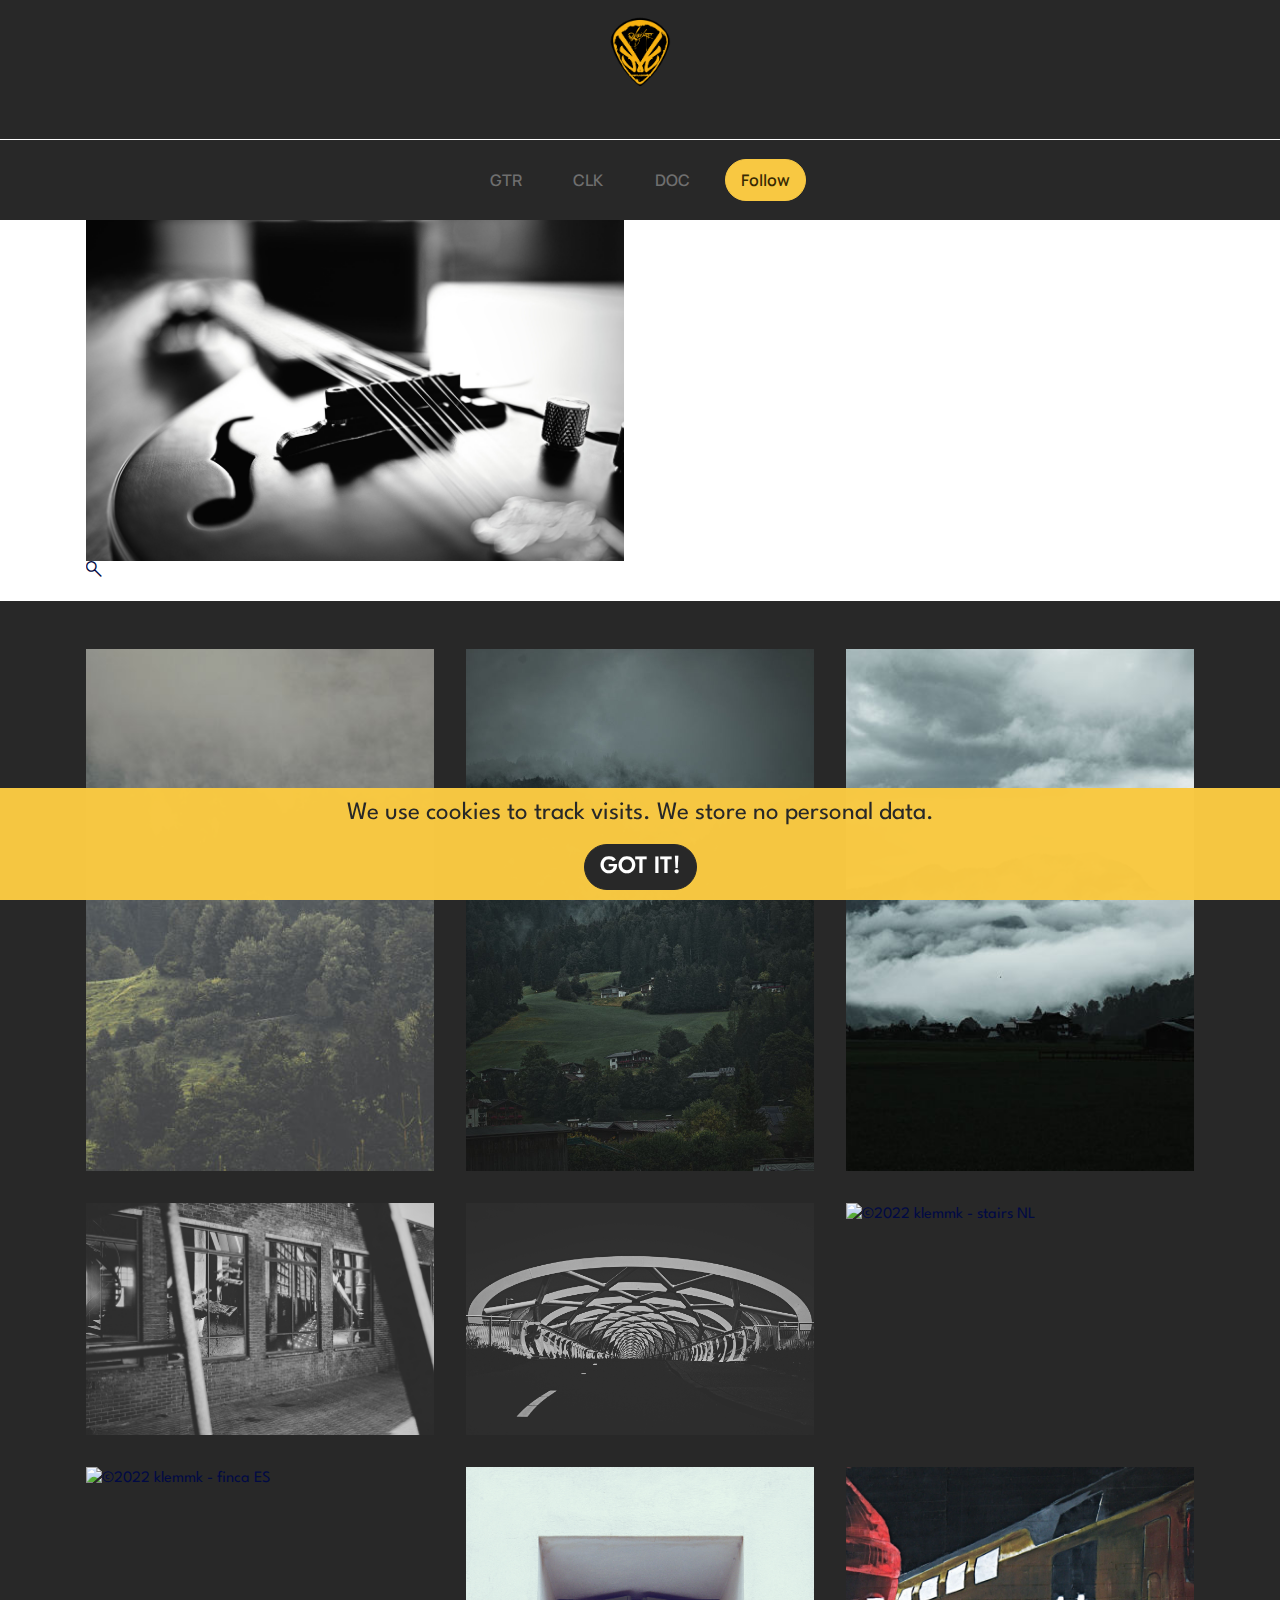
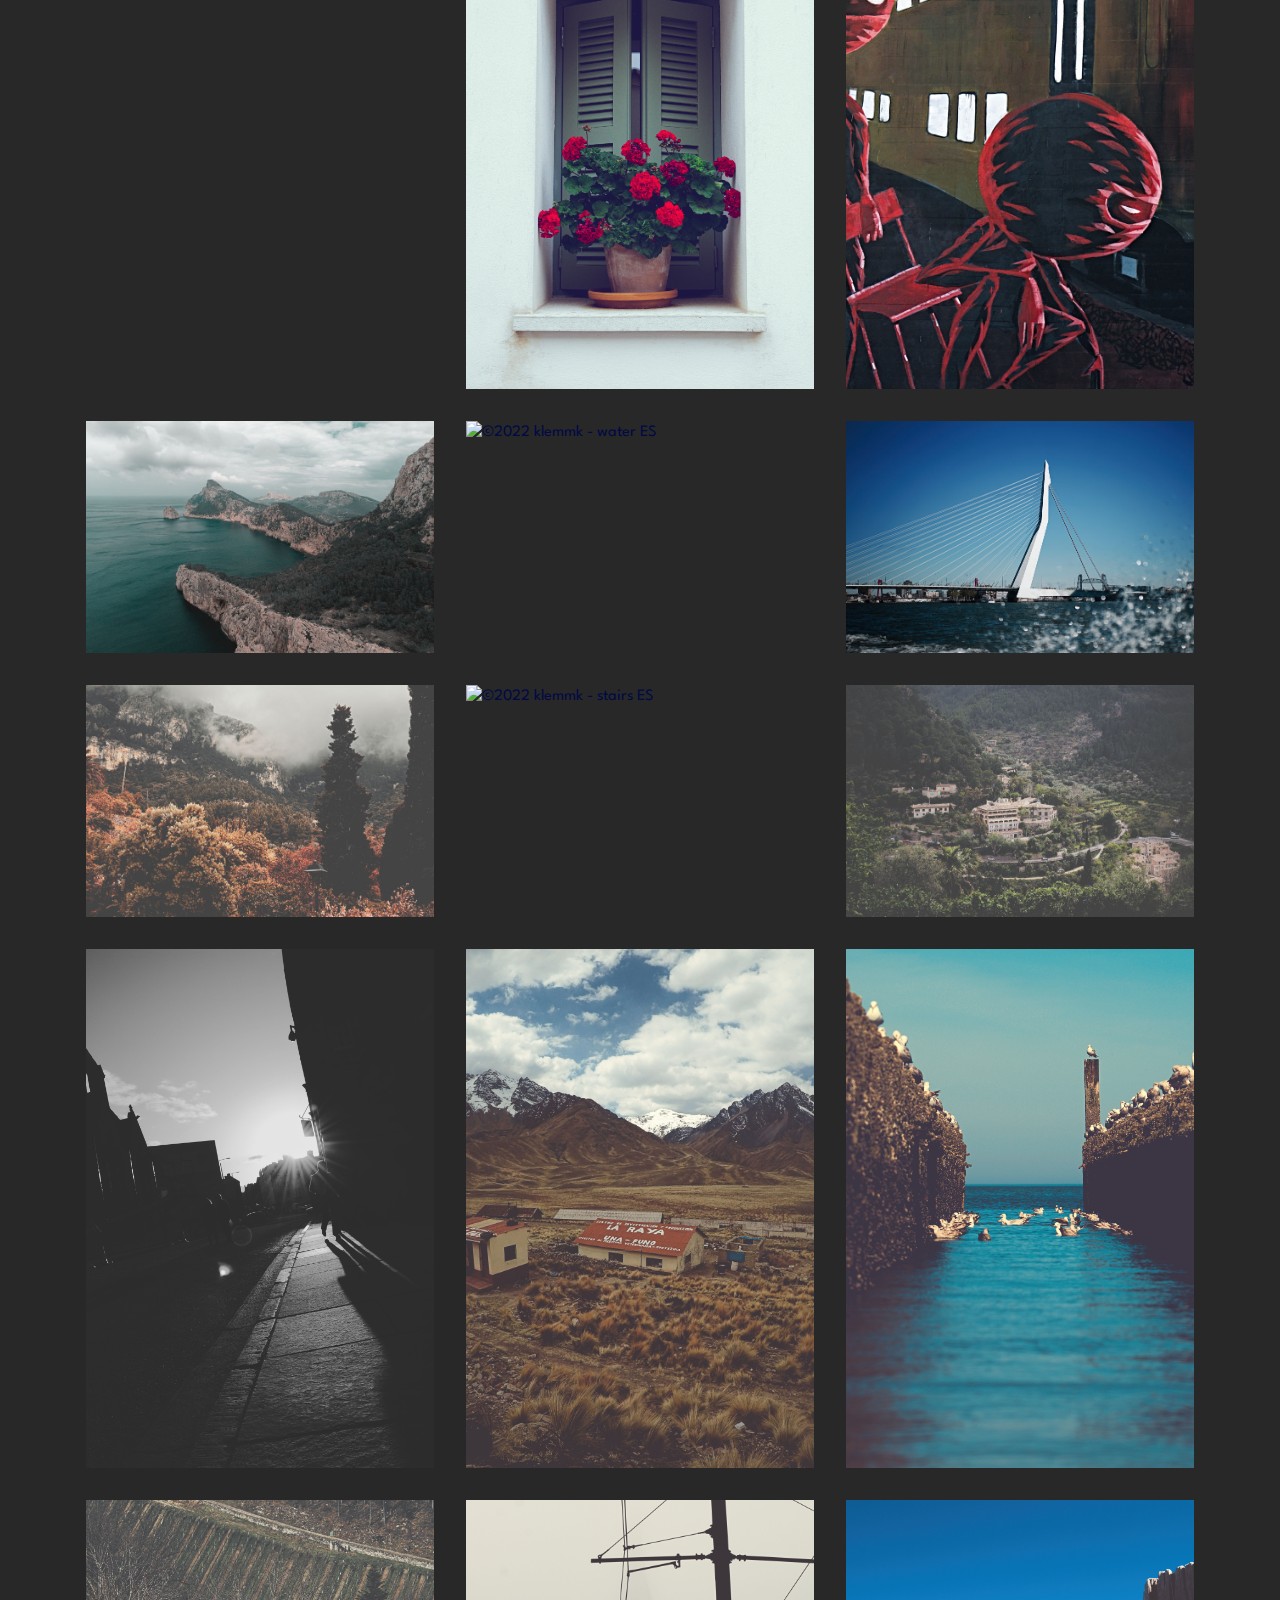
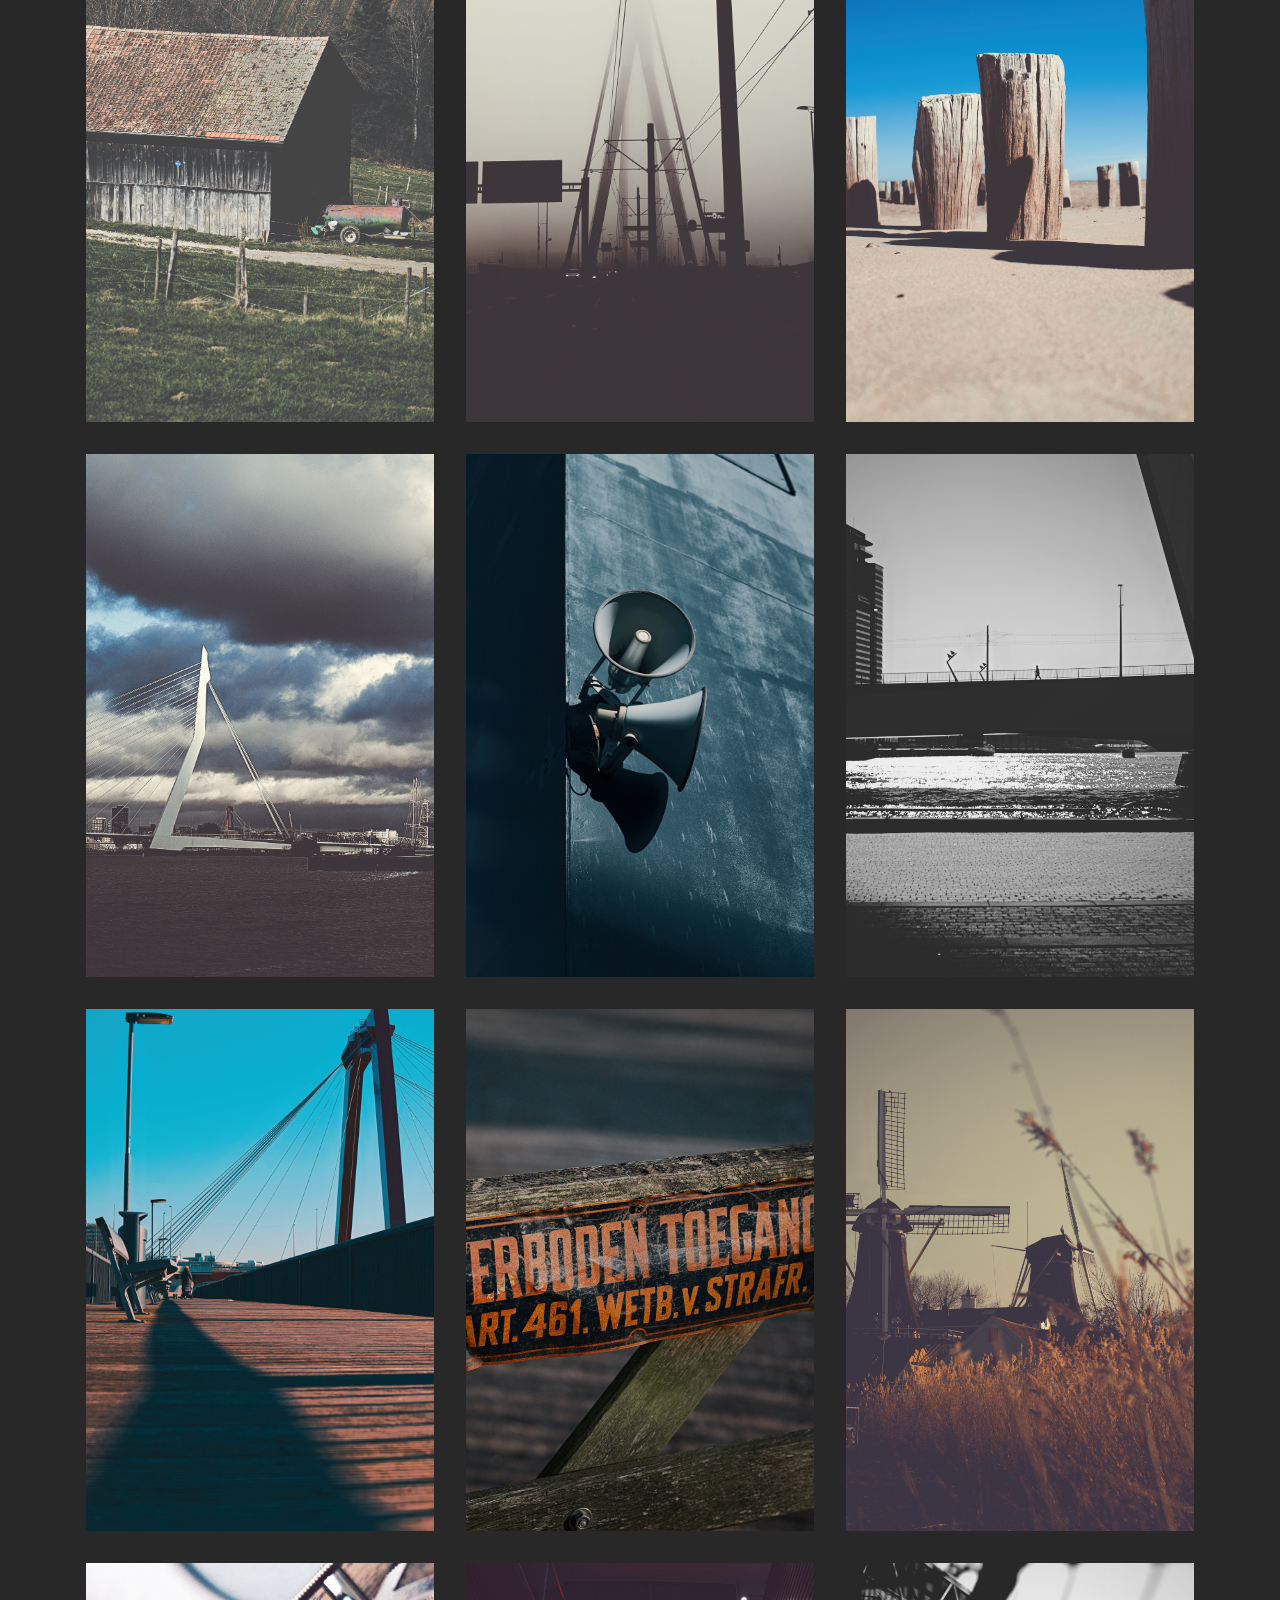
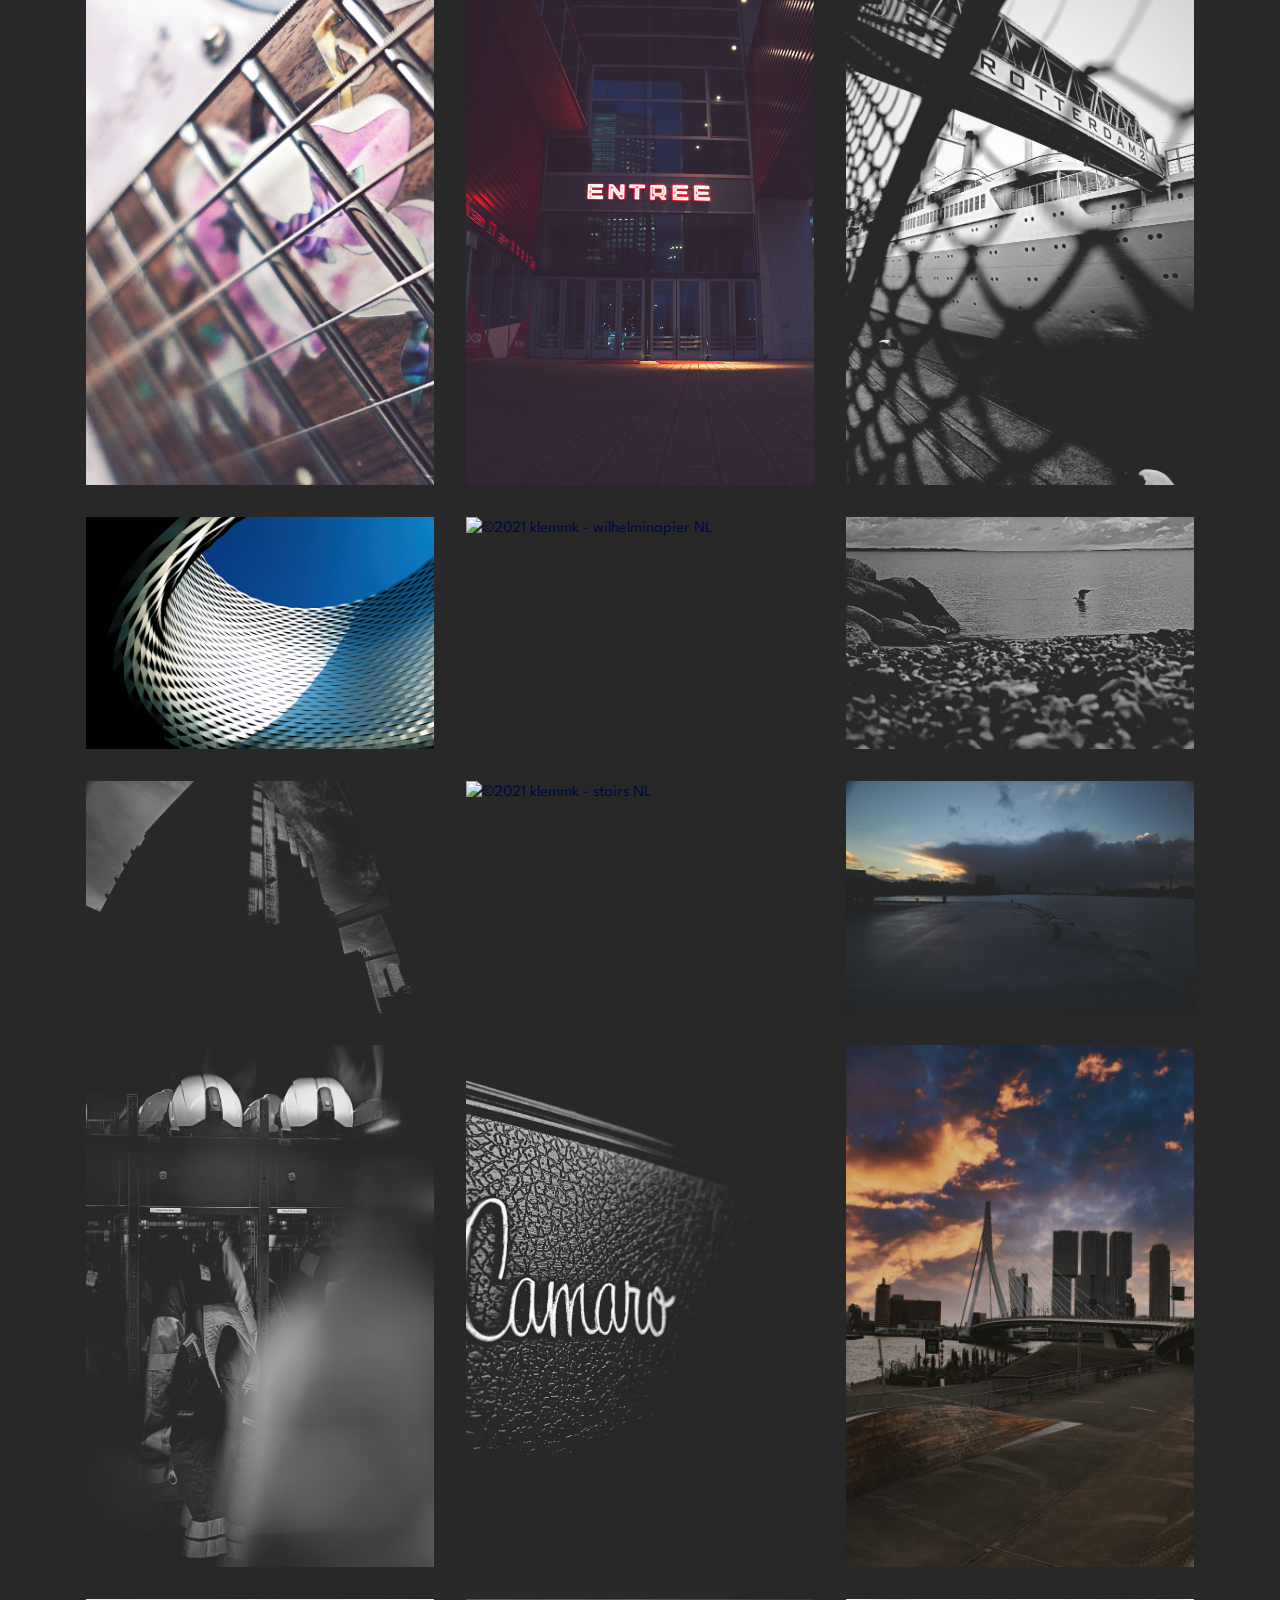
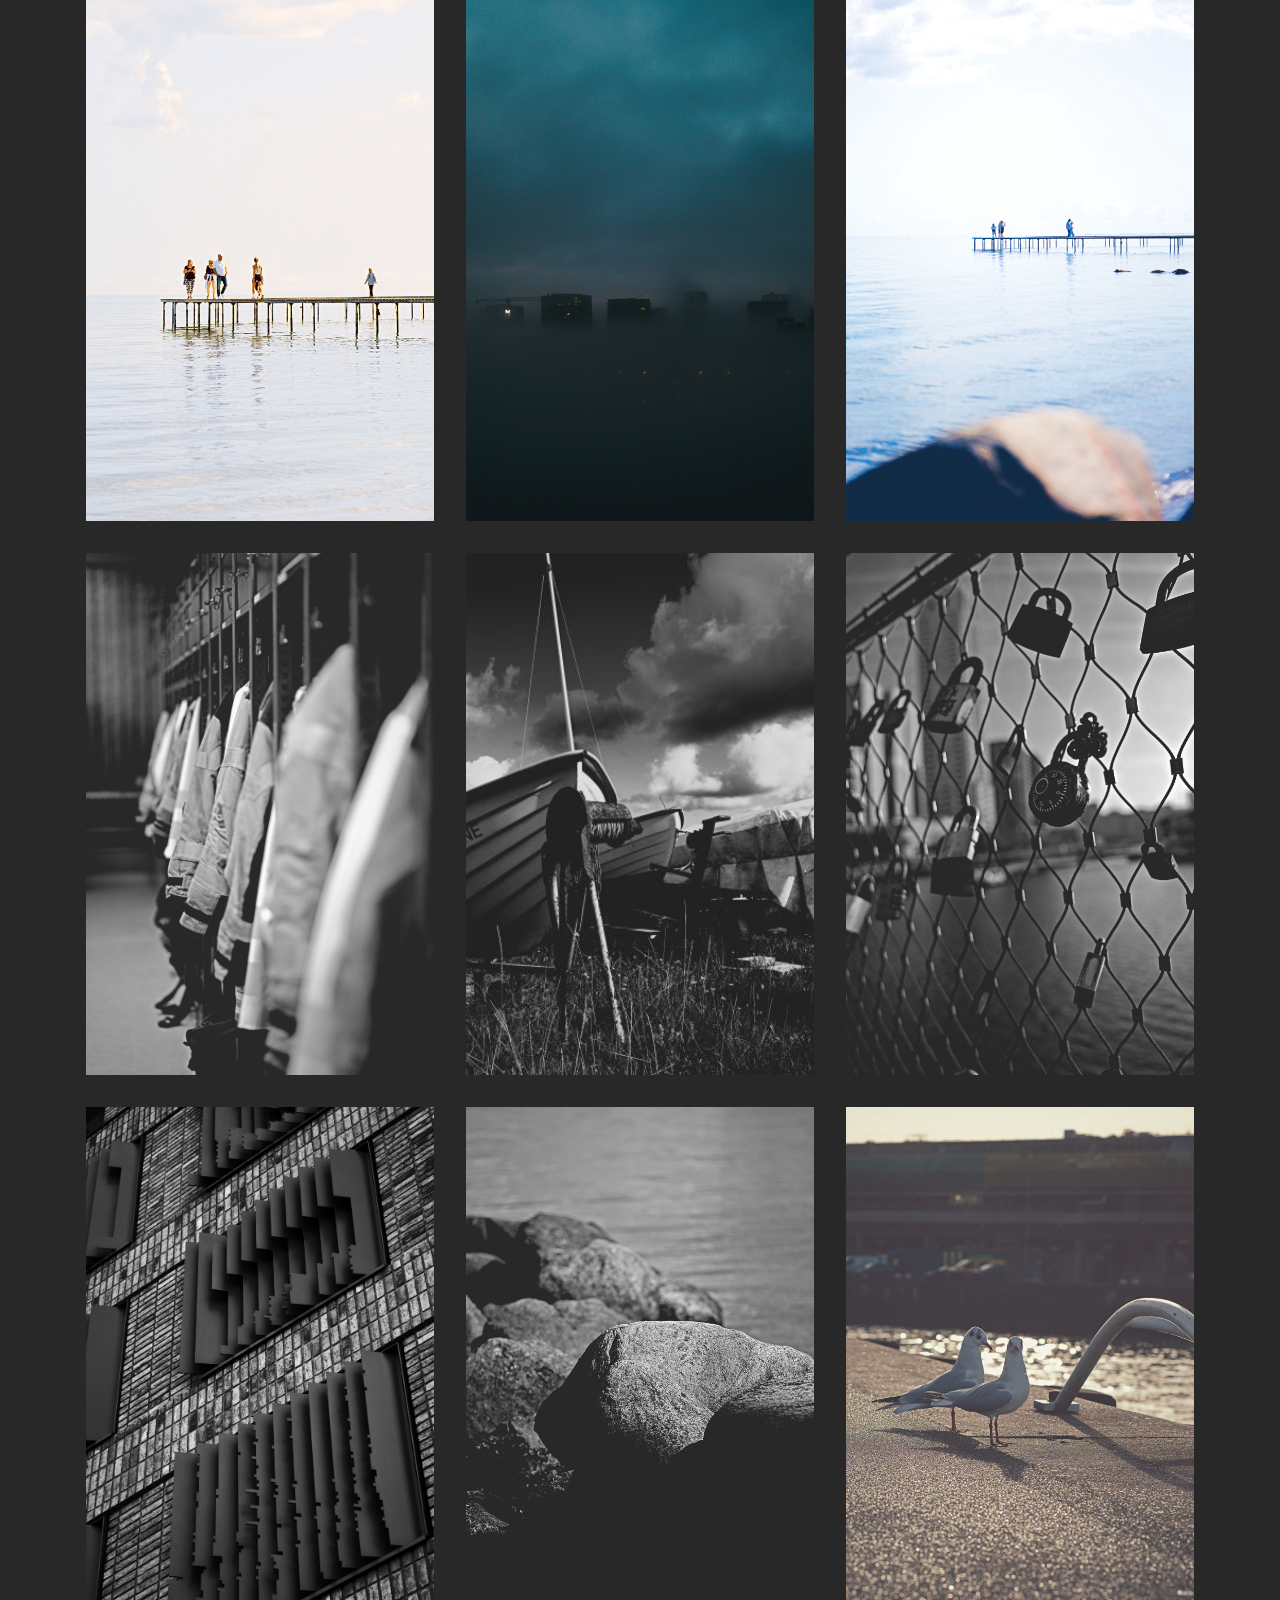
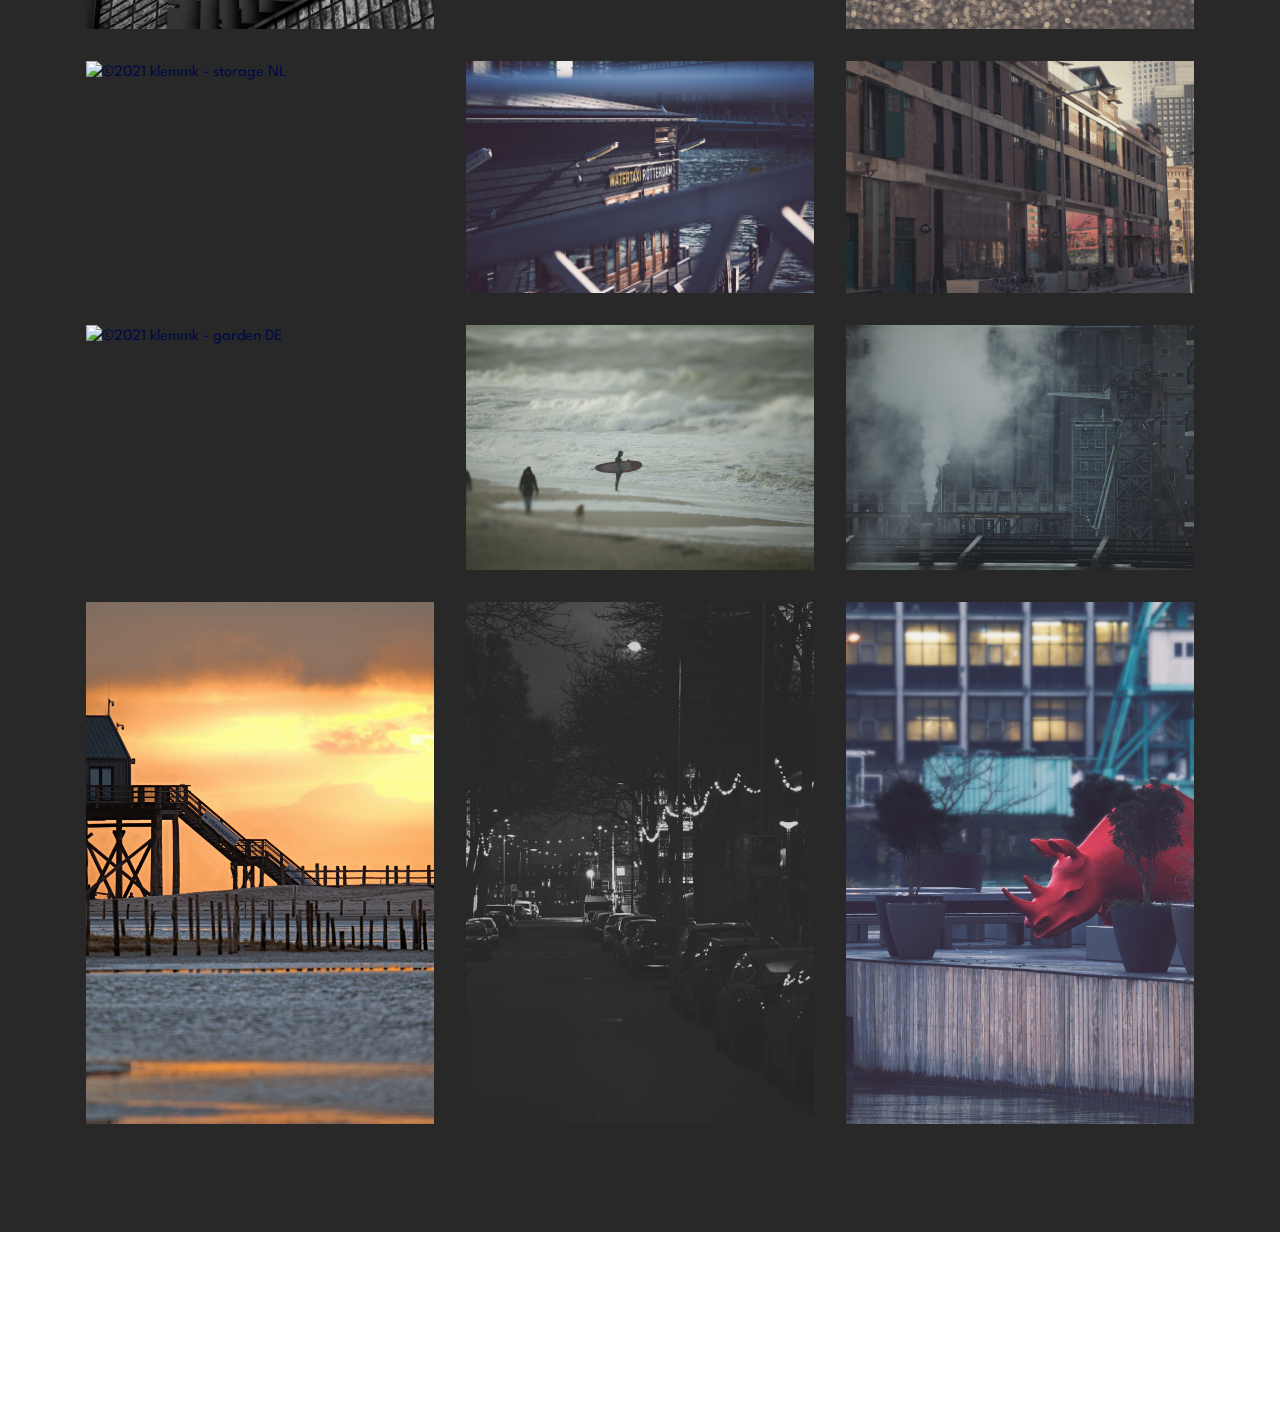
==== clk.html @ 25631f7b "Add files via upload" ====
<!DOCTYPE html>
<html  >
<head>
  
  <meta charset="UTF-8">
  <meta http-equiv="X-UA-Compatible" content="IE=edge">
  
  <meta name="twitter:card" content="summary_large_image"/>
  <meta name="twitter:image:src" content="assets/images/clk-meta.jpg">
  <meta property="og:image" content="assets/images/clk-meta.jpg">
  <meta name="twitter:title" content="CLK">
  <meta name="viewport" content="width=device-width, initial-scale=1, minimum-scale=1">
  <link rel="shortcut icon" href="assets/images/kzngr-nl.gif" type="image/x-icon">
  <meta name="description" content="CLK click - kzngr.de - photos by klemmk. panasonic lumix S5">
  
  
  <title>CLK</title>
  <link rel="stylesheet" href="assets/web/assets/mobirise-icons2/mobirise2.css">
  <link rel="stylesheet" href="assets/FontAwesome/css/font-awesome.css">
  <link rel="stylesheet" href="assets/tether/tether.min.css">
  <link rel="stylesheet" href="assets/bootstrap/css/bootstrap.min.css">
  <link rel="stylesheet" href="assets/bootstrap/css/bootstrap-grid.min.css">
  <link rel="stylesheet" href="assets/bootstrap/css/bootstrap-reboot.min.css">
  <link rel="stylesheet" href="assets/animatecss/animate.css">
  <link rel="stylesheet" href="assets/popup-overlay-plugin/style.css">
  <link rel="stylesheet" href="assets/dropdown/css/style.css">
  <link rel="stylesheet" href="assets/socicon/css/styles.css">
  <link rel="stylesheet" href="assets/theme/css/style.css">
  <link rel="preload" href="https://fonts.googleapis.com/css?family=Spartan:100,200,300,400,500,600,700,800,900&display=swap" as="style" onload="this.onload=null;this.rel='stylesheet'">
  <noscript><link rel="stylesheet" href="https://fonts.googleapis.com/css?family=Spartan:100,200,300,400,500,600,700,800,900&display=swap"></noscript>
  <link rel="preload" href="https://fonts.googleapis.com/css?family=Manrope:200,300,400,500,600,700,800&display=swap" as="style" onload="this.onload=null;this.rel='stylesheet'">
  <noscript><link rel="stylesheet" href="https://fonts.googleapis.com/css?family=Manrope:200,300,400,500,600,700,800&display=swap"></noscript>
  <link rel="preload" as="style" href="assets/mobirise/css/mbr-additional.css"><link rel="stylesheet" href="assets/mobirise/css/mbr-additional.css" type="text/css">
  
  
  
  
<meta name="theme-color" content="#282828">
<link rel="manifest" href="manifest.json">
<script src="sw-connect.js"></script>
<meta name="apple-mobile-web-app-capable" content="yes">
<link rel="apple-touch-startup-image" media="(device-width: 320px) and (device-height: 568px) and (-webkit-device-pixel-ratio: 2) and (orientation: portrait)" href="assets/images/apple-launch-640x1136.png">
<link rel="apple-touch-startup-image" media="(device-width: 375px) and (device-height: 667px) and (-webkit-device-pixel-ratio: 2) and (orientation: portrait)" href="assets/images/apple-launch-750x1334.png">
<link rel="apple-touch-startup-image" media="(device-width: 414px) and (device-height: 736px) and (-webkit-device-pixel-ratio: 3) and (orientation: portrait)" href="assets/images/apple-launch-1242x2208.png">
<link rel="apple-touch-startup-image" media="(device-width: 375px) and (device-height: 812px) and (-webkit-device-pixel-ratio: 3) and (orientation: portrait)" href="assets/images/apple-launch-1125x2436.png">
<link rel="apple-touch-startup-image" media="(device-width: 768px) and (device-height: 1024px) and (-webkit-device-pixel-ratio: 2) and (orientation: portrait)" href="assets/images/apple-launch-1536x2048.png">
<link rel="apple-touch-startup-image" media="(device-width: 834px) and (device-height: 1112px) and (-webkit-device-pixel-ratio: 2) and (orientation: portrait)" href="assets/images/apple-launch-1668x2224.png">
<link rel="apple-touch-startup-image" media="(device-width: 1024px) and (device-height: 1366px) and (-webkit-device-pixel-ratio: 2) and (orientation: portrait)" href="assets/images/apple-launch-2048x2732.png">
<meta name="apple-mobile-web-app-status-bar-style" content="default">
<meta name="apple-mobile-web-app-title" content="kzngr.de">
<link rel="apple-touch-icon" href="apple-touch-icon.png">
</head>
<body>
  
  <section class="menu1 cid-sVnEJN6dDa" once="menu" id="menu1-z">

    
    

    <nav class="navbar navbar-dropdown navbar-expand-lg">
        <div class="container-fluid">
        
        
        <div class="menu_wrapper d-flex">
            <div class="top_menu">
                
                    <div class="navbar-brand">
                        <span class="navbar-logo">
                            
                                <a href="index.html"><img src="assets/images/kzngr-nl.gif" alt="kzngr GTR" title="" style="height: 5rem;"></a>
                            
                        </span>
                        
                    </div>
                    
                    <button class="navbar-toggler" type="button" data-toggle="collapse" data-target="#navbarSupportedContent" aria-controls="navbarNavAltMarkup" aria-expanded="false" aria-label="Toggle navigation">
                        <div class="hamburger">
                            <span></span>
                            <span></span>
                            <span></span>
                            <span></span>
                        </div>
                    </button>
                </div>
                    

                <div class="collapse navbar-collapse" id="navbarSupportedContent">
                    <ul class="navbar-nav nav-dropdown" data-app-modern-menu="true"><li class="nav-item">
                            <a class="nav-link link text-primary display-4" href="index.html#features3-5">GTR</a>
                        </li>
                        
                        <li class="nav-item">
                            <a class="nav-link link text-primary display-4" href="index.html#features5-6">CLK</a>
                        </li>
                        <li class="nav-item">
                            <a class="nav-link link text-primary display-4" href="index.html#content3-3">DOC</a>
                        </li></ul>
                    <div class="navbar-buttons mbr-section-btn"><a class="btn btn-sm btn-secondary display-4" href="index.html#social1-0">Follow</a></div>
                </div>
            </div>
        </div>
    </nav>
</section>

<section data-bs-version="5.1" class="gallery2 mbr-gallery cid-t8WV75Om8L" id="gallery2-21">

    

    

    <div class="container">
        <div class="row mbr-gallery mt-4">
            
            
            
            
            
            <div class="col-12 col-md-6 col-lg-12 item gallery-image active">
                <div class="item-wrapper" data-toggle="modal" data-bs-toggle="modal" data-target="#tgWRwdd9Gm-modal" data-bs-target="#tgWRwdd9Gm-modal">
                    <img class="w-100" src="assets/images/pana9675kk-2216x1477.jpg" alt="kzngr - mandolin NL" data-slide-to="0" data-bs-slide-to="0" data-target="#lb-tgWRwdd9Gm" data-bs-target="#lb-tgWRwdd9Gm">
                    <div class="icon-wrapper">
                        <span class="mobi-mbri mobi-mbri-search mbr-iconfont mbr-iconfont-btn"></span>
                    </div>
                </div>
            </div>
            <div class="col-12 mt-3">
                <div class="row justify-content-center">
                    <div class="col-12 col-md-8 col-lg">
                        
                        
                    </div>
                    
                </div>
            </div>
        </div>
        <div class="modal mbr-slider" tabindex="-1" role="dialog" aria-hidden="true" id="tgWRwdd9Gm-modal">
            <div class="modal-dialog" role="document">
                <div class="modal-content">
                    <div class="modal-body">
                        <div class="carousel slide" id="lb-tgWRwdd9Gm" data-interval="NaN" data-bs-interval="NaN">
                            <div class="carousel-inner">
                                
                                
                                
                                
                                
                                <div class="carousel-item active">
                                    <img class="d-block" src="assets/images/pana9675kk-2216x1477.jpg" alt="">
                                </div>
                            </div>
                            <a role="button" href="" class="close" data-dismiss="modal" data-bs-dismiss="modal" aria-label="Close">
                            </a>
                            <a class="carousel-control-prev carousel-control" role="button" data-slide="prev" data-bs-slide="prev" href="#lb-tgWRwdd9Gm">
                                <span class="mobi-mbri mobi-mbri-arrow-prev" aria-hidden="true"></span>
                                <span class="sr-only visually-hidden">Previous</span>
                            </a>
                            <a class="carousel-control-next carousel-control" role="button" data-slide="next" data-bs-slide="next" href="#lb-tgWRwdd9Gm">
                                <span class="mobi-mbri mobi-mbri-arrow-next" aria-hidden="true"></span>
                                <span class="sr-only visually-hidden">Next</span>
                            </a>
                        </div>
                    </div>
                </div>
            </div>
        </div>
    </div>
</section>

<section data-bs-version="5.1" class="gallery2 mbr-gallery cid-sVnEJNXmIg" id="gallery2-11">

    

    

    <div class="container">
        <div class="row mbr-gallery mt-4">
            <div class="col-12 col-md-6 col-lg-4 item gallery-image active">
                <div class="item-wrapper" data-toggle="modal" data-bs-toggle="modal" data-target="#tgWRwdQZbP-modal" data-bs-target="#tgWRwdQZbP-modal">
                    <img class="w-100" src="assets/images/pana0334kk-2-819x546.jpg" alt="©2022 klemmk - maassilo art NL" data-slide-to="0" data-bs-slide-to="0" data-target="#lb-tgWRwdQZbP" data-bs-target="#lb-tgWRwdQZbP">
                    <div class="icon-wrapper">
                        <span class="mobi-mbri mobi-mbri-search mbr-iconfont mbr-iconfont-btn"></span>
                    </div>
                </div>
            </div><div class="col-12 col-md-6 col-lg-4 item gallery-image active">
                <div class="item-wrapper" data-toggle="modal" data-bs-toggle="modal" data-target="#tgWRwdQZbP-modal" data-bs-target="#tgWRwdQZbP-modal">
                    <img class="w-100" src="assets/images/pana0361kk-696x1044.jpg" alt="©2022 klemmk - maassilo art NL" data-slide-to="1" data-bs-slide-to="1" data-target="#lb-tgWRwdQZbP" data-bs-target="#lb-tgWRwdQZbP">
                    <div class="icon-wrapper">
                        <span class="mobi-mbri mobi-mbri-search mbr-iconfont mbr-iconfont-btn"></span>
                    </div>
                </div>
            </div><div class="col-12 col-md-6 col-lg-4 item gallery-image active">
                <div class="item-wrapper" data-toggle="modal" data-bs-toggle="modal" data-target="#tgWRwdQZbP-modal" data-bs-target="#tgWRwdQZbP-modal">
                    <img class="w-100" src="assets/images/pana0439kk-819x546.jpg" alt="©2022 klemmk - maassilo art NL" data-slide-to="2" data-bs-slide-to="2" data-target="#lb-tgWRwdQZbP" data-bs-target="#lb-tgWRwdQZbP">
                    <div class="icon-wrapper">
                        <span class="mobi-mbri mobi-mbri-search mbr-iconfont mbr-iconfont-btn"></span>
                    </div>
                </div>
            </div><div class="col-12 col-md-6 col-lg-4 item gallery-image">
                <div class="item-wrapper" data-toggle="modal" data-bs-toggle="modal" data-target="#tgWRwdQZbP-modal" data-bs-target="#tgWRwdQZbP-modal">
                    <img class="w-100" src="assets/images/pana9257kk-5614x3743.jpg" alt="©2022 klemmk - maassilo art NL" data-slide-to="3" data-bs-slide-to="3" data-target="#lb-tgWRwdQZbP" data-bs-target="#lb-tgWRwdQZbP">
                    <div class="icon-wrapper">
                        <span class="mobi-mbri mobi-mbri-search mbr-iconfont mbr-iconfont-btn"></span>
                    </div>
                </div>
            </div><div class="col-12 col-md-6 col-lg-4 item gallery-image">
                <div class="item-wrapper" data-toggle="modal" data-bs-toggle="modal" data-target="#tgWRwdQZbP-modal" data-bs-target="#tgWRwdQZbP-modal">
                    <img class="w-100" src="assets/images/pana8797kk-5277x3518.jpg" alt="©2022 klemmk - bridge NL" data-slide-to="4" data-bs-slide-to="4" data-target="#lb-tgWRwdQZbP" data-bs-target="#lb-tgWRwdQZbP">
                    <div class="icon-wrapper">
                        <span class="mobi-mbri mobi-mbri-search mbr-iconfont mbr-iconfont-btn"></span>
                    </div>
                </div>
            </div><div class="col-12 col-md-6 col-lg-4 item gallery-image">
                <div class="item-wrapper" data-toggle="modal" data-bs-toggle="modal" data-target="#tgWRwdQZbP-modal" data-bs-target="#tgWRwdQZbP-modal">
                    <img class="w-100" src="assets/images/pana9254kk-3851x5777.jpg" alt="©2022 klemmk - stairs NL" data-slide-to="5" data-bs-slide-to="5" data-target="#lb-tgWRwdQZbP" data-bs-target="#lb-tgWRwdQZbP">
                    <div class="icon-wrapper">
                        <span class="mobi-mbri mobi-mbri-search mbr-iconfont mbr-iconfont-btn"></span>
                    </div>
                </div>
            </div><div class="col-12 col-md-6 col-lg-4 item gallery-image">
                <div class="item-wrapper" data-toggle="modal" data-bs-toggle="modal" data-target="#tgWRwdQZbP-modal" data-bs-target="#tgWRwdQZbP-modal">
                    <img class="w-100" src="assets/images/pana7712kk-5843x3895.jpg" alt="©2022 klemmk - finca ES" data-slide-to="6" data-bs-slide-to="6" data-target="#lb-tgWRwdQZbP" data-bs-target="#lb-tgWRwdQZbP">
                    <div class="icon-wrapper">
                        <span class="mobi-mbri mobi-mbri-search mbr-iconfont mbr-iconfont-btn"></span>
                    </div>
                </div>
            </div><div class="col-12 col-md-6 col-lg-4 item gallery-image">
                <div class="item-wrapper" data-toggle="modal" data-bs-toggle="modal" data-target="#tgWRwdQZbP-modal" data-bs-target="#tgWRwdQZbP-modal">
                    <img class="w-100" src="assets/images/pana7841kk-3405x5108.jpg" alt="©2022 klemmk - flowers ES" data-slide-to="7" data-bs-slide-to="7" data-target="#lb-tgWRwdQZbP" data-bs-target="#lb-tgWRwdQZbP">
                    <div class="icon-wrapper">
                        <span class="mobi-mbri mobi-mbri-search mbr-iconfont mbr-iconfont-btn"></span>
                    </div>
                </div>
            </div><div class="col-12 col-md-6 col-lg-4 item gallery-image">
                <div class="item-wrapper" data-toggle="modal" data-bs-toggle="modal" data-target="#tgWRwdQZbP-modal" data-bs-target="#tgWRwdQZbP-modal">
                    <img class="w-100" src="assets/images/pana8862kk-4366x2911.jpeg" alt="©2022 klemmk - graffiti NL" data-slide-to="8" data-bs-slide-to="8" data-target="#lb-tgWRwdQZbP" data-bs-target="#lb-tgWRwdQZbP">
                    <div class="icon-wrapper">
                        <span class="mobi-mbri mobi-mbri-search mbr-iconfont mbr-iconfont-btn"></span>
                    </div>
                </div>
            </div><div class="col-12 col-md-6 col-lg-4 item gallery-image">
                <div class="item-wrapper" data-toggle="modal" data-bs-toggle="modal" data-target="#tgWRwdQZbP-modal" data-bs-target="#tgWRwdQZbP-modal">
                    <img class="w-100" src="assets/images/pana7913kk-819x546.jpg" alt="©2022 klemmk - cap formentor ES" data-slide-to="9" data-bs-slide-to="9" data-target="#lb-tgWRwdQZbP" data-bs-target="#lb-tgWRwdQZbP">
                    <div class="icon-wrapper">
                        <span class="mobi-mbri mobi-mbri-search mbr-iconfont mbr-iconfont-btn"></span>
                    </div>
                </div>
            </div><div class="col-12 col-md-6 col-lg-4 item gallery-image">
                <div class="item-wrapper" data-toggle="modal" data-bs-toggle="modal" data-target="#tgWRwdQZbP-modal" data-bs-target="#tgWRwdQZbP-modal">
                    <img class="w-100" src="assets/images/pana7992kk-4000x6000.jpg" alt="©2022 klemmk - water ES" data-slide-to="10" data-bs-slide-to="10" data-target="#lb-tgWRwdQZbP" data-bs-target="#lb-tgWRwdQZbP">
                    <div class="icon-wrapper">
                        <span class="mobi-mbri mobi-mbri-search mbr-iconfont mbr-iconfont-btn"></span>
                    </div>
                </div>
            </div><div class="col-12 col-md-6 col-lg-4 item gallery-image">
                <div class="item-wrapper" data-toggle="modal" data-bs-toggle="modal" data-target="#tgWRwdQZbP-modal" data-bs-target="#tgWRwdQZbP-modal">
                    <img class="w-100" src="assets/images/pana6301kk-819x546.jpg" alt="©2022 klemmk - erasmusbrug NL" data-slide-to="11" data-bs-slide-to="11" data-target="#lb-tgWRwdQZbP" data-bs-target="#lb-tgWRwdQZbP">
                    <div class="icon-wrapper">
                        <span class="mobi-mbri mobi-mbri-search mbr-iconfont mbr-iconfont-btn"></span>
                    </div>
                </div>
            </div><div class="col-12 col-md-6 col-lg-4 item gallery-image">
                <div class="item-wrapper" data-toggle="modal" data-bs-toggle="modal" data-target="#tgWRwdQZbP-modal" data-bs-target="#tgWRwdQZbP-modal">
                    <img class="w-100" src="assets/images/pana8239kk-819x546.jpg" alt="©2022 klemmk - forest ES" data-slide-to="12" data-bs-slide-to="12" data-target="#lb-tgWRwdQZbP" data-bs-target="#lb-tgWRwdQZbP">
                    <div class="icon-wrapper">
                        <span class="mobi-mbri mobi-mbri-search mbr-iconfont mbr-iconfont-btn"></span>
                    </div>
                </div>
            </div><div class="col-12 col-md-6 col-lg-4 item gallery-image">
                <div class="item-wrapper" data-toggle="modal" data-bs-toggle="modal" data-target="#tgWRwdQZbP-modal" data-bs-target="#tgWRwdQZbP-modal">
                    <img class="w-100" src="assets/images/pana8233kk-4000x6000.jpg" alt="©2022 klemmk - stairs ES" data-slide-to="13" data-bs-slide-to="13" data-target="#lb-tgWRwdQZbP" data-bs-target="#lb-tgWRwdQZbP">
                    <div class="icon-wrapper">
                        <span class="mobi-mbri mobi-mbri-search mbr-iconfont mbr-iconfont-btn"></span>
                    </div>
                </div>
            </div><div class="col-12 col-md-6 col-lg-4 item gallery-image">
                <div class="item-wrapper" data-toggle="modal" data-bs-toggle="modal" data-target="#tgWRwdQZbP-modal" data-bs-target="#tgWRwdQZbP-modal">
                    <img class="w-100" src="assets/images/pana8158kk-819x546.jpg" alt="©2022 klemmk - villa ES" data-slide-to="14" data-bs-slide-to="14" data-target="#lb-tgWRwdQZbP" data-bs-target="#lb-tgWRwdQZbP">
                    <div class="icon-wrapper">
                        <span class="mobi-mbri mobi-mbri-search mbr-iconfont mbr-iconfont-btn"></span>
                    </div>
                </div>
            </div><div class="col-12 col-md-6 col-lg-4 item gallery-image">
                <div class="item-wrapper" data-toggle="modal" data-bs-toggle="modal" data-target="#tgWRwdQZbP-modal" data-bs-target="#tgWRwdQZbP-modal">
                    <img class="w-100" src="assets/images/dsc-0552kk-2592x3872.jpg" alt="©2022 klemmk - sidewalk UK" data-slide-to="15" data-bs-slide-to="15" data-target="#lb-tgWRwdQZbP" data-bs-target="#lb-tgWRwdQZbP">
                    <div class="icon-wrapper">
                        <span class="mobi-mbri mobi-mbri-search mbr-iconfont mbr-iconfont-btn"></span>
                    </div>
                </div>
            </div><div class="col-12 col-md-6 col-lg-4 item gallery-image">
                <div class="item-wrapper" data-toggle="modal" data-bs-toggle="modal" data-target="#tgWRwdQZbP-modal" data-bs-target="#tgWRwdQZbP-modal">
                    <img class="w-100" src="assets/images/gopr0738kk-3867x2900.jpg" alt="©2022 klemmk - landscape PER" data-slide-to="16" data-bs-slide-to="16" data-target="#lb-tgWRwdQZbP" data-bs-target="#lb-tgWRwdQZbP">
                    <div class="icon-wrapper">
                        <span class="mobi-mbri mobi-mbri-search mbr-iconfont mbr-iconfont-btn"></span>
                    </div>
                </div>
            </div><div class="col-12 col-md-6 col-lg-4 item gallery-image">
                <div class="item-wrapper" data-toggle="modal" data-bs-toggle="modal" data-target="#tgWRwdQZbP-modal" data-bs-target="#tgWRwdQZbP-modal">
                    <img class="w-100" src="assets/images/pana7069kk-5449x3632.jpg" alt="©2022 klemmk - jetty NL" data-slide-to="17" data-bs-slide-to="17" data-target="#lb-tgWRwdQZbP" data-bs-target="#lb-tgWRwdQZbP">
                    <div class="icon-wrapper">
                        <span class="mobi-mbri mobi-mbri-search mbr-iconfont mbr-iconfont-btn"></span>
                    </div>
                </div>
            </div><div class="col-12 col-md-6 col-lg-4 item gallery-image">
                <div class="item-wrapper" data-toggle="modal" data-bs-toggle="modal" data-target="#tgWRwdQZbP-modal" data-bs-target="#tgWRwdQZbP-modal">
                    <img class="w-100" src="assets/images/pana6049kk-5039x3359.jpg" alt="©2022 klemmk - cabin CH" data-slide-to="18" data-bs-slide-to="18" data-target="#lb-tgWRwdQZbP" data-bs-target="#lb-tgWRwdQZbP">
                    <div class="icon-wrapper">
                        <span class="mobi-mbri mobi-mbri-search mbr-iconfont mbr-iconfont-btn"></span>
                    </div>
                </div>
            </div><div class="col-12 col-md-6 col-lg-4 item gallery-image">
                <div class="item-wrapper" data-toggle="modal" data-bs-toggle="modal" data-target="#tgWRwdQZbP-modal" data-bs-target="#tgWRwdQZbP-modal">
                    <img class="w-100" src="assets/images/pana6435kketb-4000x6000.jpg" alt="©2022 klemmk - erasmusbrug fog NL" data-slide-to="19" data-bs-slide-to="19" data-target="#lb-tgWRwdQZbP" data-bs-target="#lb-tgWRwdQZbP">
                    <div class="icon-wrapper">
                        <span class="mobi-mbri mobi-mbri-search mbr-iconfont mbr-iconfont-btn"></span>
                    </div>
                </div>
            </div><div class="col-12 col-md-6 col-lg-4 item gallery-image">
                <div class="item-wrapper" data-toggle="modal" data-bs-toggle="modal" data-target="#tgWRwdQZbP-modal" data-bs-target="#tgWRwdQZbP-modal">
                    <img class="w-100" src="assets/images/pana7180kk-5882x3921.jpg" alt="©2022 klemmk - jetty NL" data-slide-to="20" data-bs-slide-to="20" data-target="#lb-tgWRwdQZbP" data-bs-target="#lb-tgWRwdQZbP">
                    <div class="icon-wrapper">
                        <span class="mobi-mbri mobi-mbri-search mbr-iconfont mbr-iconfont-btn"></span>
                    </div>
                </div>
            </div><div class="col-12 col-md-6 col-lg-4 item gallery-image">
                <div class="item-wrapper" data-toggle="modal" data-bs-toggle="modal" data-target="#tgWRwdQZbP-modal" data-bs-target="#tgWRwdQZbP-modal">
                    <img class="w-100" src="assets/images/plx50050kk-3-6000x3055.jpg" alt="©2022 klemmk - erasmusbrug pano NL" data-slide-to="21" data-bs-slide-to="21" data-target="#lb-tgWRwdQZbP" data-bs-target="#lb-tgWRwdQZbP">
                    <div class="icon-wrapper">
                        <span class="mobi-mbri mobi-mbri-search mbr-iconfont mbr-iconfont-btn"></span>
                    </div>
                </div>
            </div><div class="col-12 col-md-6 col-lg-4 item gallery-image">
                <div class="item-wrapper" data-toggle="modal" data-bs-toggle="modal" data-target="#tgWRwdQZbP-modal" data-bs-target="#tgWRwdQZbP-modal">
                    <img class="w-100" src="assets/images/pana5514kk-3611x5417.jpg" alt="©2022 klemmk - speakers NL" data-slide-to="22" data-bs-slide-to="22" data-target="#lb-tgWRwdQZbP" data-bs-target="#lb-tgWRwdQZbP">
                    <div class="icon-wrapper">
                        <span class="mobi-mbri mobi-mbri-search mbr-iconfont mbr-iconfont-btn"></span>
                    </div>
                </div>
            </div><div class="col-12 col-md-6 col-lg-4 item gallery-image">
                <div class="item-wrapper" data-toggle="modal" data-bs-toggle="modal" data-target="#tgWRwdQZbP-modal" data-bs-target="#tgWRwdQZbP-modal">
                    <img class="w-100" src="assets/images/pana5564kk-5946x3964.jpg" alt="©2022 klemmk - erasmusbrug bw NL" data-slide-to="23" data-bs-slide-to="23" data-target="#lb-tgWRwdQZbP" data-bs-target="#lb-tgWRwdQZbP">
                    <div class="icon-wrapper">
                        <span class="mobi-mbri mobi-mbri-search mbr-iconfont mbr-iconfont-btn"></span>
                    </div>
                </div>
            </div><div class="col-12 col-md-6 col-lg-4 item gallery-image">
                <div class="item-wrapper" data-toggle="modal" data-bs-toggle="modal" data-target="#tgWRwdQZbP-modal" data-bs-target="#tgWRwdQZbP-modal">
                    <img class="w-100" src="assets/images/pana5102kk-4000x6000.jpg" alt="©2022 klemmk - wilhelmbrug NL" data-slide-to="24" data-bs-slide-to="24" data-target="#lb-tgWRwdQZbP" data-bs-target="#lb-tgWRwdQZbP">
                    <div class="icon-wrapper">
                        <span class="mobi-mbri mobi-mbri-search mbr-iconfont mbr-iconfont-btn"></span>
                    </div>
                </div>
            </div><div class="col-12 col-md-6 col-lg-4 item gallery-image">
                <div class="item-wrapper" data-toggle="modal" data-bs-toggle="modal" data-target="#tgWRwdQZbP-modal" data-bs-target="#tgWRwdQZbP-modal">
                    <img class="w-100" src="assets/images/pana5422kk-6000x4000.jpg" alt="©2022 klemmk - verboden NL" data-slide-to="25" data-bs-slide-to="25" data-target="#lb-tgWRwdQZbP" data-bs-target="#lb-tgWRwdQZbP">
                    <div class="icon-wrapper">
                        <span class="mobi-mbri mobi-mbri-search mbr-iconfont mbr-iconfont-btn"></span>
                    </div>
                </div>
            </div><div class="col-12 col-md-6 col-lg-4 item gallery-image">
                <div class="item-wrapper" data-toggle="modal" data-bs-toggle="modal" data-target="#tgWRwdQZbP-modal" data-bs-target="#tgWRwdQZbP-modal">
                    <img class="w-100" src="assets/images/pana5429kk-6000x4000.jpg" alt="©2022 klemmk - mills NL" data-slide-to="26" data-bs-slide-to="26" data-target="#lb-tgWRwdQZbP" data-bs-target="#lb-tgWRwdQZbP">
                    <div class="icon-wrapper">
                        <span class="mobi-mbri mobi-mbri-search mbr-iconfont mbr-iconfont-btn"></span>
                    </div>
                </div>
            </div><div class="col-12 col-md-6 col-lg-4 item gallery-image">
                <div class="item-wrapper" data-toggle="modal" data-bs-toggle="modal" data-target="#tgWRwdQZbP-modal" data-bs-target="#tgWRwdQZbP-modal">
                    <img class="w-100" src="assets/images/p1040094kk-2-5472x3080.jpg" alt="©2022 klemmk - guitar flowers NL" data-slide-to="27" data-bs-slide-to="27" data-target="#lb-tgWRwdQZbP" data-bs-target="#lb-tgWRwdQZbP">
                    <div class="icon-wrapper">
                        <span class="mobi-mbri mobi-mbri-search mbr-iconfont mbr-iconfont-btn"></span>
                    </div>
                </div>
            </div><div class="col-12 col-md-6 col-lg-4 item gallery-image">
                <div class="item-wrapper" data-toggle="modal" data-bs-toggle="modal" data-target="#tgWRwdQZbP-modal" data-bs-target="#tgWRwdQZbP-modal">
                    <img class="w-100" src="assets/images/pana4563kk-6000x4000.jpg" alt="©2022 klemmk - theater NL" data-slide-to="28" data-bs-slide-to="28" data-target="#lb-tgWRwdQZbP" data-bs-target="#lb-tgWRwdQZbP">
                    <div class="icon-wrapper">
                        <span class="mobi-mbri mobi-mbri-search mbr-iconfont mbr-iconfont-btn"></span>
                    </div>
                </div>
            </div><div class="col-12 col-md-6 col-lg-4 item gallery-image">
                <div class="item-wrapper" data-toggle="modal" data-bs-toggle="modal" data-target="#tgWRwdQZbP-modal" data-bs-target="#tgWRwdQZbP-modal">
                    <img class="w-100" src="assets/images/pana1745kk-738x1107.jpg" alt="©2021 klemmk - ss rotterdam NL" data-slide-to="29" data-bs-slide-to="29" data-target="#lb-tgWRwdQZbP" data-bs-target="#lb-tgWRwdQZbP">
                    <div class="icon-wrapper">
                        <span class="mobi-mbri mobi-mbri-search mbr-iconfont mbr-iconfont-btn"></span>
                    </div>
                </div>
            </div><div class="col-12 col-md-6 col-lg-4 item gallery-image">
                <div class="item-wrapper" data-toggle="modal" data-bs-toggle="modal" data-target="#tgWRwdQZbP-modal" data-bs-target="#tgWRwdQZbP-modal">
                    <img class="w-100" src="assets/images/pana3347kk-6000x4000.jpg" alt="©2021 klemmk - congresscenter CH" data-slide-to="30" data-bs-slide-to="30" data-target="#lb-tgWRwdQZbP" data-bs-target="#lb-tgWRwdQZbP">
                    <div class="icon-wrapper">
                        <span class="mobi-mbri mobi-mbri-search mbr-iconfont mbr-iconfont-btn"></span>
                    </div>
                </div>
            </div><div class="col-12 col-md-6 col-lg-4 item gallery-image">
                <div class="item-wrapper" data-toggle="modal" data-bs-toggle="modal" data-target="#tgWRwdQZbP-modal" data-bs-target="#tgWRwdQZbP-modal">
                    <img class="w-100" src="assets/images/pana3650kk-4000x6000.jpg" alt="©2021 klemmk - wilhelminapier NL" data-slide-to="31" data-bs-slide-to="31" data-target="#lb-tgWRwdQZbP" data-bs-target="#lb-tgWRwdQZbP">
                    <div class="icon-wrapper">
                        <span class="mobi-mbri mobi-mbri-search mbr-iconfont mbr-iconfont-btn"></span>
                    </div>
                </div>
            </div><div class="col-12 col-md-6 col-lg-4 item gallery-image">
                <div class="item-wrapper" data-toggle="modal" data-bs-toggle="modal" data-target="#tgWRwdQZbP-modal" data-bs-target="#tgWRwdQZbP-modal">
                    <img class="w-100" src="assets/images/pana2229kk-5106x3406.jpg" alt="©2021 klemmk - rockybeach DK" data-slide-to="32" data-bs-slide-to="32" data-target="#lb-tgWRwdQZbP" data-bs-target="#lb-tgWRwdQZbP">
                    <div class="icon-wrapper">
                        <span class="mobi-mbri mobi-mbri-search mbr-iconfont mbr-iconfont-btn"></span>
                    </div>
                </div>
            </div><div class="col-12 col-md-6 col-lg-4 item gallery-image">
                <div class="item-wrapper" data-toggle="modal" data-bs-toggle="modal" data-target="#tgWRwdQZbP-modal" data-bs-target="#tgWRwdQZbP-modal">
                    <img class="w-100" src="assets/images/pana3106kk-5864x3909.jpg" alt="©2021 klemmk - rijnhaven NL" data-slide-to="33" data-bs-slide-to="33" data-target="#lb-tgWRwdQZbP" data-bs-target="#lb-tgWRwdQZbP">
                    <div class="icon-wrapper">
                        <span class="mobi-mbri mobi-mbri-search mbr-iconfont mbr-iconfont-btn"></span>
                    </div>
                </div>
            </div><div class="col-12 col-md-6 col-lg-4 item gallery-image">
                <div class="item-wrapper" data-toggle="modal" data-bs-toggle="modal" data-target="#tgWRwdQZbP-modal" data-bs-target="#tgWRwdQZbP-modal">
                    <img class="w-100" src="assets/images/pana4667kk-4000x6000.jpg" alt="©2021 klemmk - stairs NL" data-slide-to="34" data-bs-slide-to="34" data-target="#lb-tgWRwdQZbP" data-bs-target="#lb-tgWRwdQZbP">
                    <div class="icon-wrapper">
                        <span class="mobi-mbri mobi-mbri-search mbr-iconfont mbr-iconfont-btn"></span>
                    </div>
                </div>
            </div><div class="col-12 col-md-6 col-lg-4 item gallery-image">
                <div class="item-wrapper" data-toggle="modal" data-bs-toggle="modal" data-target="#tgWRwdQZbP-modal" data-bs-target="#tgWRwdQZbP-modal">
                    <img class="w-100" src="assets/images/pana3766kk-6000x4000.jpg" alt="©2021 klemmk - wilhelminakade NL" data-slide-to="35" data-bs-slide-to="35" data-target="#lb-tgWRwdQZbP" data-bs-target="#lb-tgWRwdQZbP">
                    <div class="icon-wrapper">
                        <span class="mobi-mbri mobi-mbri-search mbr-iconfont mbr-iconfont-btn"></span>
                    </div>
                </div>
            </div><div class="col-12 col-md-6 col-lg-4 item gallery-image">
                <div class="item-wrapper" data-toggle="modal" data-bs-toggle="modal" data-target="#tgWRwdQZbP-modal" data-bs-target="#tgWRwdQZbP-modal">
                    <img class="w-100" src="assets/images/pana1939kk-738x1107.jpg" alt="©2021 klemmk - rescue CH" data-slide-to="36" data-bs-slide-to="36" data-target="#lb-tgWRwdQZbP" data-bs-target="#lb-tgWRwdQZbP">
                    <div class="icon-wrapper">
                        <span class="mobi-mbri mobi-mbri-search mbr-iconfont mbr-iconfont-btn"></span>
                    </div>
                </div>
            </div><div class="col-12 col-md-6 col-lg-4 item gallery-image">
                <div class="item-wrapper" data-toggle="modal" data-bs-toggle="modal" data-target="#tgWRwdQZbP-modal" data-bs-target="#tgWRwdQZbP-modal">
                    <img class="w-100" src="assets/images/pana2009kk-5318x3545.jpg" alt="©2021 klemmk - camaro CH" data-slide-to="37" data-bs-slide-to="37" data-target="#lb-tgWRwdQZbP" data-bs-target="#lb-tgWRwdQZbP">
                    <div class="icon-wrapper">
                        <span class="mobi-mbri mobi-mbri-search mbr-iconfont mbr-iconfont-btn"></span>
                    </div>
                </div>
            </div><div class="col-12 col-md-6 col-lg-4 item gallery-image">
                <div class="item-wrapper" data-toggle="modal" data-bs-toggle="modal" data-target="#tgWRwdQZbP-modal" data-bs-target="#tgWRwdQZbP-modal">
                    <img class="w-100" src="assets/images/pana0573-738x492.jpg" alt="©2021 klemmk - rotterdam sky NL" data-slide-to="38" data-bs-slide-to="38" data-target="#lb-tgWRwdQZbP" data-bs-target="#lb-tgWRwdQZbP">
                    <div class="icon-wrapper">
                        <span class="mobi-mbri mobi-mbri-search mbr-iconfont mbr-iconfont-btn"></span>
                    </div>
                </div>
            </div><div class="col-12 col-md-6 col-lg-4 item gallery-image">
                <div class="item-wrapper" data-toggle="modal" data-bs-toggle="modal" data-target="#tgWRwdQZbP-modal" data-bs-target="#tgWRwdQZbP-modal">
                    <img class="w-100" src="assets/images/pana2671kk-5524x3683.jpg" alt="©2021 klemmk - endlessbridge DK" data-slide-to="39" data-bs-slide-to="39" data-target="#lb-tgWRwdQZbP" data-bs-target="#lb-tgWRwdQZbP">
                    <div class="icon-wrapper">
                        <span class="mobi-mbri mobi-mbri-search mbr-iconfont mbr-iconfont-btn"></span>
                    </div>
                </div>
            </div>
            
            
            
            
            <div class="col-12 col-md-6 col-lg-4 item gallery-image">
                <div class="item-wrapper" data-toggle="modal" data-bs-toggle="modal" data-target="#tgWRwdQZbP-modal" data-bs-target="#tgWRwdQZbP-modal">
                    <img class="w-100" src="assets/images/pana4449kk-5064x3376.jpg" alt="©2021 klemmk - fog NL" data-slide-to="40" data-bs-slide-to="40" data-target="#lb-tgWRwdQZbP" data-bs-target="#lb-tgWRwdQZbP">
                    <div class="icon-wrapper">
                        <span class="mobi-mbri mobi-mbri-search mbr-iconfont mbr-iconfont-btn"></span>
                    </div>
                </div>
            </div><div class="col-12 col-md-6 col-lg-4 item gallery-image">
                <div class="item-wrapper" data-toggle="modal" data-bs-toggle="modal" data-target="#tgWRwdQZbP-modal" data-bs-target="#tgWRwdQZbP-modal">
                    <img class="w-100" src="assets/images/pana2663kk-4000x6000.jpg" alt="©2021 klemmk - endlessbridge II DK" data-slide-to="41" data-bs-slide-to="41" data-target="#lb-tgWRwdQZbP" data-bs-target="#lb-tgWRwdQZbP">
                    <div class="icon-wrapper">
                        <span class="mobi-mbri mobi-mbri-search mbr-iconfont mbr-iconfont-btn"></span>
                    </div>
                </div>
            </div><div class="col-12 col-md-6 col-lg-4 item gallery-image">
                <div class="item-wrapper" data-toggle="modal" data-bs-toggle="modal" data-target="#tgWRwdQZbP-modal" data-bs-target="#tgWRwdQZbP-modal">
                    <img class="w-100" src="assets/images/pana1941kk-738x1107.jpg" alt="©2021 klemmk - emergency CH" data-slide-to="42" data-bs-slide-to="42" data-target="#lb-tgWRwdQZbP" data-bs-target="#lb-tgWRwdQZbP">
                    <div class="icon-wrapper">
                        <span class="mobi-mbri mobi-mbri-search mbr-iconfont mbr-iconfont-btn"></span>
                    </div>
                </div>
            </div><div class="col-12 col-md-6 col-lg-4 item gallery-image">
                <div class="item-wrapper" data-toggle="modal" data-bs-toggle="modal" data-target="#tgWRwdQZbP-modal" data-bs-target="#tgWRwdQZbP-modal">
                    <img class="w-100" src="assets/images/pana2147kk-738x492.jpg" alt="©2021 klemmk - boat DK" data-slide-to="43" data-bs-slide-to="43" data-target="#lb-tgWRwdQZbP" data-bs-target="#lb-tgWRwdQZbP">
                    <div class="icon-wrapper">
                        <span class="mobi-mbri mobi-mbri-search mbr-iconfont mbr-iconfont-btn"></span>
                    </div>
                </div>
            </div><div class="col-12 col-md-6 col-lg-4 item gallery-image">
                <div class="item-wrapper" data-toggle="modal" data-bs-toggle="modal" data-target="#tgWRwdQZbP-modal" data-bs-target="#tgWRwdQZbP-modal">
                    <img class="w-100" src="assets/images/pana3154kk-6000x4000.jpg" alt="©2021 klemmk - lovelocks NL" data-slide-to="44" data-bs-slide-to="44" data-target="#lb-tgWRwdQZbP" data-bs-target="#lb-tgWRwdQZbP">
                    <div class="icon-wrapper">
                        <span class="mobi-mbri mobi-mbri-search mbr-iconfont mbr-iconfont-btn"></span>
                    </div>
                </div>
            </div><div class="col-12 col-md-6 col-lg-4 item gallery-image">
                <div class="item-wrapper" data-toggle="modal" data-bs-toggle="modal" data-target="#tgWRwdQZbP-modal" data-bs-target="#tgWRwdQZbP-modal">
                    <img class="w-100" src="assets/images/pana3728kk-3423x5135.jpg" alt="©2021 klemmk - designparking NL" data-slide-to="45" data-bs-slide-to="45" data-target="#lb-tgWRwdQZbP" data-bs-target="#lb-tgWRwdQZbP">
                    <div class="icon-wrapper">
                        <span class="mobi-mbri mobi-mbri-search mbr-iconfont mbr-iconfont-btn"></span>
                    </div>
                </div>
            </div><div class="col-12 col-md-6 col-lg-4 item gallery-image">
                <div class="item-wrapper" data-toggle="modal" data-bs-toggle="modal" data-target="#tgWRwdQZbP-modal" data-bs-target="#tgWRwdQZbP-modal">
                    <img class="w-100" src="assets/images/pana2658kk-6000x4000.jpg" alt="©2021 klemmk - rocks DK" data-slide-to="46" data-bs-slide-to="46" data-target="#lb-tgWRwdQZbP" data-bs-target="#lb-tgWRwdQZbP">
                    <div class="icon-wrapper">
                        <span class="mobi-mbri mobi-mbri-search mbr-iconfont mbr-iconfont-btn"></span>
                    </div>
                </div>
            </div><div class="col-12 col-md-6 col-lg-4 item gallery-image">
                <div class="item-wrapper" data-toggle="modal" data-bs-toggle="modal" data-target="#tgWRwdQZbP-modal" data-bs-target="#tgWRwdQZbP-modal">
                    <img class="w-100" src="assets/images/pana3663kk-6000x4000.jpg" alt="©2021 klemmk - seagulls NL" data-slide-to="47" data-bs-slide-to="47" data-target="#lb-tgWRwdQZbP" data-bs-target="#lb-tgWRwdQZbP">
                    <div class="icon-wrapper">
                        <span class="mobi-mbri mobi-mbri-search mbr-iconfont mbr-iconfont-btn"></span>
                    </div>
                </div>
            </div><div class="col-12 col-md-6 col-lg-4 item gallery-image">
                <div class="item-wrapper" data-toggle="modal" data-bs-toggle="modal" data-target="#tgWRwdQZbP-modal" data-bs-target="#tgWRwdQZbP-modal">
                    <img class="w-100" src="assets/images/pana3712kk-4000x6000.jpg" alt="©2021 klemmk - storage NL" data-slide-to="48" data-bs-slide-to="48" data-target="#lb-tgWRwdQZbP" data-bs-target="#lb-tgWRwdQZbP">
                    <div class="icon-wrapper">
                        <span class="mobi-mbri mobi-mbri-search mbr-iconfont mbr-iconfont-btn"></span>
                    </div>
                </div>
            </div><div class="col-12 col-md-6 col-lg-4 item gallery-image">
                <div class="item-wrapper" data-toggle="modal" data-bs-toggle="modal" data-target="#tgWRwdQZbP-modal" data-bs-target="#tgWRwdQZbP-modal">
                    <img class="w-100" src="assets/images/pana3682kk-5621x3747.jpg" alt="©2021 klemmk - watertaxi NL" data-slide-to="49" data-bs-slide-to="49" data-target="#lb-tgWRwdQZbP" data-bs-target="#lb-tgWRwdQZbP">
                    <div class="icon-wrapper">
                        <span class="mobi-mbri mobi-mbri-search mbr-iconfont mbr-iconfont-btn"></span>
                    </div>
                </div>
            </div><div class="col-12 col-md-6 col-lg-4 item gallery-image">
                <div class="item-wrapper" data-toggle="modal" data-bs-toggle="modal" data-target="#tgWRwdQZbP-modal" data-bs-target="#tgWRwdQZbP-modal">
                    <img class="w-100" src="assets/images/pana3719kk-6000x4000.jpg" alt="©2021 klemmk - wilhelminapier NL" data-slide-to="50" data-bs-slide-to="50" data-target="#lb-tgWRwdQZbP" data-bs-target="#lb-tgWRwdQZbP">
                    <div class="icon-wrapper">
                        <span class="mobi-mbri mobi-mbri-search mbr-iconfont mbr-iconfont-btn"></span>
                    </div>
                </div>
            </div><div class="col-12 col-md-6 col-lg-4 item gallery-image">
                <div class="item-wrapper" data-toggle="modal" data-bs-toggle="modal" data-target="#tgWRwdQZbP-modal" data-bs-target="#tgWRwdQZbP-modal">
                    <img class="w-100" src="assets/images/pana3950kk-3500x5250.jpg" alt="©2021 klemmk - garden DE" data-slide-to="51" data-bs-slide-to="51" data-target="#lb-tgWRwdQZbP" data-bs-target="#lb-tgWRwdQZbP">
                    <div class="icon-wrapper">
                        <span class="mobi-mbri mobi-mbri-search mbr-iconfont mbr-iconfont-btn"></span>
                    </div>
                </div>
            </div><div class="col-12 col-md-6 col-lg-4 item gallery-image">
                <div class="item-wrapper" data-toggle="modal" data-bs-toggle="modal" data-target="#tgWRwdQZbP-modal" data-bs-target="#tgWRwdQZbP-modal">
                    <img class="w-100" src="assets/images/pana4281kk-5296x3734.jpg" alt="©2021 klemmk - beach DE" data-slide-to="52" data-bs-slide-to="52" data-target="#lb-tgWRwdQZbP" data-bs-target="#lb-tgWRwdQZbP">
                    <div class="icon-wrapper">
                        <span class="mobi-mbri mobi-mbri-search mbr-iconfont mbr-iconfont-btn"></span>
                    </div>
                </div>
            </div><div class="col-12 col-md-6 col-lg-4 item gallery-image">
                <div class="item-wrapper" data-toggle="modal" data-bs-toggle="modal" data-target="#tgWRwdQZbP-modal" data-bs-target="#tgWRwdQZbP-modal">
                    <img class="w-100" src="assets/images/pana4407kk-5094x3396.jpg" alt="©2021 klemmk - maassilo NL" data-slide-to="53" data-bs-slide-to="53" data-target="#lb-tgWRwdQZbP" data-bs-target="#lb-tgWRwdQZbP">
                    <div class="icon-wrapper">
                        <span class="mobi-mbri mobi-mbri-search mbr-iconfont mbr-iconfont-btn"></span>
                    </div>
                </div>
            </div><div class="col-12 col-md-6 col-lg-4 item gallery-image">
                <div class="item-wrapper" data-toggle="modal" data-bs-toggle="modal" data-target="#tgWRwdQZbP-modal" data-bs-target="#tgWRwdQZbP-modal">
                    <img class="w-100" src="assets/images/pana4363kk-5923x3949.jpg" alt="©2021 klemmk - sunset DE" data-slide-to="54" data-bs-slide-to="54" data-target="#lb-tgWRwdQZbP" data-bs-target="#lb-tgWRwdQZbP">
                    <div class="icon-wrapper">
                        <span class="mobi-mbri mobi-mbri-search mbr-iconfont mbr-iconfont-btn"></span>
                    </div>
                </div>
            </div><div class="col-12 col-md-6 col-lg-4 item gallery-image">
                <div class="item-wrapper" data-toggle="modal" data-bs-toggle="modal" data-target="#tgWRwdQZbP-modal" data-bs-target="#tgWRwdQZbP-modal">
                    <img class="w-100" src="assets/images/pana4544kk-4000x6000.jpg" alt="©2021 klemmk - streetlights NL" data-slide-to="55" data-bs-slide-to="55" data-target="#lb-tgWRwdQZbP" data-bs-target="#lb-tgWRwdQZbP">
                    <div class="icon-wrapper">
                        <span class="mobi-mbri mobi-mbri-search mbr-iconfont mbr-iconfont-btn"></span>
                    </div>
                </div>
            </div><div class="col-12 col-md-6 col-lg-4 item gallery-image">
                <div class="item-wrapper" data-toggle="modal" data-bs-toggle="modal" data-target="#tgWRwdQZbP-modal" data-bs-target="#tgWRwdQZbP-modal">
                    <img class="w-100" src="assets/images/pana4527kk-5278x3519.jpg" alt="©2021 klemmk - rhino NL" data-slide-to="56" data-bs-slide-to="56" data-target="#lb-tgWRwdQZbP" data-bs-target="#lb-tgWRwdQZbP">
                    <div class="icon-wrapper">
                        <span class="mobi-mbri mobi-mbri-search mbr-iconfont mbr-iconfont-btn"></span>
                    </div>
                </div>
            </div>
            <div class="col-12 mt-3">
                <div class="row justify-content-center">
                    <div class="col-12 col-md-8 col-lg">
                        
                        
                    </div>
                    
                </div>
            </div>
        </div>
        <div class="modal mbr-slider" tabindex="-1" role="dialog" aria-hidden="true" id="tgWRwdQZbP-modal">
            <div class="modal-dialog" role="document">
                <div class="modal-content">
                    <div class="modal-body">
                        <div class="carousel slide" id="lb-tgWRwdQZbP" data-interval="NaN" data-bs-interval="NaN">
                            <div class="carousel-inner">
                                <div class="carousel-item active">
                                    <img class="d-block" src="assets/images/pana0334kk-2-819x546.jpg" alt="">
                                </div><div class="carousel-item">
                                    <img class="d-block" src="assets/images/pana0361kk-696x1044.jpg" alt="">
                                </div><div class="carousel-item">
                                    <img class="d-block" src="assets/images/pana0439kk-819x546.jpg" alt="">
                                </div><div class="carousel-item">
                                    <img class="d-block" src="assets/images/pana9257kk-5614x3743.jpg" alt="">
                                </div><div class="carousel-item active">
                                    <img class="d-block" src="assets/images/pana8797kk-5277x3518.jpg" alt="">
                                </div><div class="carousel-item">
                                    <img class="d-block" src="assets/images/pana9254kk-3851x5777.jpg" alt="">
                                </div><div class="carousel-item">
                                    <img class="d-block" src="assets/images/pana7712kk-5843x3895.jpg" alt="">
                                </div><div class="carousel-item">
                                    <img class="d-block" src="assets/images/pana7841kk-3405x5108.jpg" alt="">
                                </div><div class="carousel-item">
                                    <img class="d-block" src="assets/images/pana8862kk-4366x2911.jpeg" alt="">
                                </div><div class="carousel-item">
                                    <img class="d-block" src="assets/images/pana7913kk-819x546.jpg" alt="">
                                </div><div class="carousel-item">
                                    <img class="d-block" src="assets/images/pana7992kk-4000x6000.jpg" alt="">
                                </div><div class="carousel-item">
                                    <img class="d-block" src="assets/images/pana6301kk-819x546.jpg" alt="">
                                </div><div class="carousel-item">
                                    <img class="d-block" src="assets/images/pana8239kk-819x546.jpg" alt="">
                                </div><div class="carousel-item">
                                    <img class="d-block" src="assets/images/pana8233kk-4000x6000.jpg" alt="">
                                </div><div class="carousel-item">
                                    <img class="d-block" src="assets/images/pana8158kk-819x546.jpg" alt="">
                                </div><div class="carousel-item">
                                    <img class="d-block" src="assets/images/dsc-0552kk-2592x3872.jpg" alt="">
                                </div><div class="carousel-item">
                                    <img class="d-block" src="assets/images/gopr0738kk-3867x2900.jpg" alt="">
                                </div><div class="carousel-item">
                                    <img class="d-block" src="assets/images/pana7069kk-5449x3632.jpg" alt="">
                                </div><div class="carousel-item">
                                    <img class="d-block" src="assets/images/pana6049kk-5039x3359.jpg" alt="">
                                </div><div class="carousel-item">
                                    <img class="d-block" src="assets/images/pana6435kketb-4000x6000.jpg" alt="">
                                </div><div class="carousel-item">
                                    <img class="d-block" src="assets/images/pana7180kk-5882x3921.jpg" alt="">
                                </div><div class="carousel-item">
                                    <img class="d-block" src="assets/images/plx50050kk-3-6000x3055.jpg" alt="">
                                </div><div class="carousel-item">
                                    <img class="d-block" src="assets/images/pana5514kk-3611x5417.jpg" alt="">
                                </div><div class="carousel-item">
                                    <img class="d-block" src="assets/images/pana5564kk-5946x3964.jpg" alt="">
                                </div><div class="carousel-item">
                                    <img class="d-block" src="assets/images/pana5102kk-4000x6000.jpg" alt="">
                                </div><div class="carousel-item">
                                    <img class="d-block" src="assets/images/pana5422kk-6000x4000.jpg" alt="">
                                </div><div class="carousel-item">
                                    <img class="d-block" src="assets/images/pana5429kk-6000x4000.jpg" alt="">
                                </div><div class="carousel-item">
                                    <img class="d-block" src="assets/images/p1040094kk-2-5472x3080.jpg" alt="">
                                </div><div class="carousel-item">
                                    <img class="d-block" src="assets/images/pana4563kk-6000x4000.jpg" alt="">
                                </div><div class="carousel-item">
                                    <img class="d-block" src="assets/images/pana1745kk-738x1107.jpg" alt="">
                                </div><div class="carousel-item">
                                    <img class="d-block" src="assets/images/pana3347kk-6000x4000.jpg" alt="">
                                </div><div class="carousel-item">
                                    <img class="d-block" src="assets/images/pana3650kk-4000x6000.jpg" alt="">
                                </div><div class="carousel-item">
                                    <img class="d-block" src="assets/images/pana2229kk-5106x3406.jpg" alt="">
                                </div><div class="carousel-item">
                                    <img class="d-block" src="assets/images/pana3106kk-5864x3909.jpg" alt="">
                                </div><div class="carousel-item">
                                    <img class="d-block" src="assets/images/pana4667kk-4000x6000.jpg" alt="">
                                </div><div class="carousel-item">
                                    <img class="d-block" src="assets/images/pana3766kk-6000x4000.jpg" alt="">
                                </div><div class="carousel-item">
                                    <img class="d-block" src="assets/images/pana1939kk-738x1107.jpg" alt="">
                                </div><div class="carousel-item">
                                    <img class="d-block" src="assets/images/pana2009kk-5318x3545.jpg" alt="">
                                </div><div class="carousel-item">
                                    <img class="d-block" src="assets/images/pana0573-738x492.jpg" alt="">
                                </div><div class="carousel-item">
                                    <img class="d-block" src="assets/images/pana2671kk-5524x3683.jpg" alt="">
                                </div>
                                
                                
                                
                                
                                <div class="carousel-item">
                                    <img class="d-block" src="assets/images/pana4449kk-5064x3376.jpg" alt="">
                                </div><div class="carousel-item">
                                    <img class="d-block" src="assets/images/pana2663kk-4000x6000.jpg" alt="">
                                </div><div class="carousel-item">
                                    <img class="d-block" src="assets/images/pana1941kk-738x1107.jpg" alt="">
                                </div><div class="carousel-item">
                                    <img class="d-block" src="assets/images/pana2147kk-738x492.jpg" alt="">
                                </div><div class="carousel-item">
                                    <img class="d-block" src="assets/images/pana3154kk-6000x4000.jpg" alt="">
                                </div><div class="carousel-item">
                                    <img class="d-block" src="assets/images/pana3728kk-3423x5135.jpg" alt="">
                                </div><div class="carousel-item">
                                    <img class="d-block" src="assets/images/pana2658kk-6000x4000.jpg" alt="">
                                </div><div class="carousel-item">
                                    <img class="d-block" src="assets/images/pana3663kk-6000x4000.jpg" alt="">
                                </div><div class="carousel-item">
                                    <img class="d-block" src="assets/images/pana3712kk-4000x6000.jpg" alt="">
                                </div><div class="carousel-item">
                                    <img class="d-block" src="assets/images/pana3682kk-5621x3747.jpg" alt="">
                                </div><div class="carousel-item">
                                    <img class="d-block" src="assets/images/pana3719kk-6000x4000.jpg" alt="">
                                </div><div class="carousel-item">
                                    <img class="d-block" src="assets/images/pana3950kk-3500x5250.jpg" alt="">
                                </div><div class="carousel-item">
                                    <img class="d-block" src="assets/images/pana4281kk-5296x3734.jpg" alt="">
                                </div><div class="carousel-item">
                                    <img class="d-block" src="assets/images/pana4407kk-5094x3396.jpg" alt="">
                                </div><div class="carousel-item">
                                    <img class="d-block" src="assets/images/pana4363kk-5923x3949.jpg" alt="">
                                </div><div class="carousel-item">
                                    <img class="d-block" src="assets/images/pana4544kk-4000x6000.jpg" alt="">
                                </div><div class="carousel-item">
                                    <img class="d-block" src="assets/images/pana4527kk-5278x3519.jpg" alt="">
                                </div>
                            </div>
                            <a role="button" href="" class="close" data-dismiss="modal" data-bs-dismiss="modal" aria-label="Close">
                            </a>
                            <a class="carousel-control-prev carousel-control" role="button" data-slide="prev" data-bs-slide="prev" href="#lb-tgWRwdQZbP">
                                <span class="mobi-mbri mobi-mbri-arrow-prev" aria-hidden="true"></span>
                                <span class="sr-only visually-hidden">Previous</span>
                            </a>
                            <a class="carousel-control-next carousel-control" role="button" data-slide="next" data-bs-slide="next" href="#lb-tgWRwdQZbP">
                                <span class="mobi-mbri mobi-mbri-arrow-next" aria-hidden="true"></span>
                                <span class="sr-only visually-hidden">Next</span>
                            </a>
                        </div>
                    </div>
                </div>
            </div>
        </div>
    </div>
</section>

<section data-bs-version="5.1" class="social1 cid-sVnJZI7zFh" id="social1-13">
  

  
  <div class="container">
    
    <div class="social-media">
      <ul class="social-list">
        <li>
          <a class="icon-transition" href="clk.html#top">
            <span class="mbr-iconfont fa-arrow-up fa" style="font-size: 50px;"></span>
          </a>
        </li>
        
        
        
        
      </ul>
    </div>
  </div>
</section>

<section class="footer1 cid-sVnEJOmSKk mbr-reveal" once="footer" id="footer1-12">

    

    

    <div class="align-center container">
        <div class="row justify-content-center">
            
            
            
            
            
            
            </div>
            <div class="line"></div>
            <div class="row align-items-baseline">
                <div class="col-12 col-md-6">
                     <p class="privacy mbr-fonts-style align-left display-4">KLEMM K</p>
                </div>
                <div class="col-12 col-md-6">
                     <p class="privacy mbr-fonts-style align-right display-4">© 2022 ROTTERDAM, NL</p>
                </div>
            </div>
        </div>
                
</section>


<script src="assets/web/assets/jquery/jquery.min.js"></script>
  <script src="assets/popper/popper.min.js"></script>
  <script src="assets/tether/tether.min.js"></script>
  <script src="assets/bootstrap/js/bootstrap.min.js"></script>
  <script src="assets/web/assets/cookies-alert-plugin/cookies-alert-core.js"></script>
  <script src="assets/web/assets/cookies-alert-plugin/cookies-alert-script.js"></script>
  <script src="assets/smoothscroll/smooth-scroll.js"></script>
  <script src="assets/viewportchecker/jquery.viewportchecker.js"></script>
  <script src="assets/dropdown/js/nav-dropdown.js"></script>
  <script src="assets/dropdown/js/navbar-dropdown.js"></script>
  <script src="assets/touchswipe/jquery.touch-swipe.min.js"></script>
  <script src="assets/theme/js/script.js"></script>
  
  
  
<input name="cookieData" type="hidden" data-cookie-customDialogSelector='null' data-cookie-colorText='#282828' data-cookie-colorBg='rgba(248, 200, 66, 0.99)' data-cookie-textButton='GOT IT!' data-cookie-colorButton='#282828' data-cookie-colorLink='#282828' data-cookie-underlineLink='false' data-cookie-text="We use cookies to track visits. We store no personal data.">
   <div id="scrollToTop" class="scrollToTop mbr-arrow-up"><a style="text-align: center;"><i class="mbr-arrow-up-icon mbr-arrow-up-icon-cm cm-icon cm-icon-smallarrow-up"></i></a></div>
    <input name="animation" type="hidden">
  
</body>
</html>
---- assets/web/assets/mobirise-icons2/mobirise2.css ----
@font-face {
  font-family: 'Moririse2';
  font-display: swap;
  src:  url('mobirise2.eot?f2bix4');
  src:  url('mobirise2.eot?f2bix4#iefix') format('embedded-opentype'),
    url('mobirise2.ttf?f2bix4') format('truetype'),
    url('mobirise2.woff?f2bix4') format('woff'),
    url('mobirise2.svg?f2bix4#mobirise2') format('svg');
  font-weight: normal;
  font-style: normal;
}

[class^="mobi-"], [class*=" mobi-"] {
  /* use !important to prevent issues with browser extensions that change fonts */
  font-family: 'Moririse2' !important;
  speak: none;
  font-style: normal;
  font-weight: normal;
  font-variant: normal;
  text-transform: none;
  line-height: 1;

  /* Better Font Rendering =========== */
  -webkit-font-smoothing: antialiased;
  -moz-osx-font-smoothing: grayscale;
}

.mobi-mbri-add-submenu:before {
  content: "\e900";
}
.mobi-mbri-alert:before {
  content: "\e901";
}
.mobi-mbri-align-center:before {
  content: "\e902";
}
.mobi-mbri-align-justify:before {
  content: "\e903";
}
.mobi-mbri-align-left:before {
  content: "\e904";
}
.mobi-mbri-align-right:before {
  content: "\e905";
}
.mobi-mbri-android:before {
  content: "\e906";
}
.mobi-mbri-apple:before {
  content: "\e907";
}
.mobi-mbri-arrow-down:before {
  content: "\e908";
}
.mobi-mbri-arrow-next:before {
  content: "\e909";
}
.mobi-mbri-arrow-prev:before {
  content: "\e90a";
}
.mobi-mbri-arrow-up:before {
  content: "\e90b";
}
.mobi-mbri-bold:before {
  content: "\e90c";
}
.mobi-mbri-bookmark:before {
  content: "\e90d";
}
.mobi-mbri-bootstrap:before {
  content: "\e90e";
}
.mobi-mbri-briefcase:before {
  content: "\e90f";
}
.mobi-mbri-browse:before {
  content: "\e910";
}
.mobi-mbri-bulleted-list:before {
  content: "\e911";
}
.mobi-mbri-calendar:before {
  content: "\e912";
}
.mobi-mbri-camera:before {
  content: "\e913";
}
.mobi-mbri-cart-add:before {
  content: "\e914";
}
.mobi-mbri-cart-full:before {
  content: "\e915";
}
.mobi-mbri-cash:before {
  content: "\e916";
}
.mobi-mbri-change-style:before {
  content: "\e917";
}
.mobi-mbri-chat:before {
  content: "\e918";
}
.mobi-mbri-clock:before {
  content: "\e919";
}
.mobi-mbri-close:before {
  content: "\e91a";
}
.mobi-mbri-cloud:before {
  content: "\e91b";
}
.mobi-mbri-code:before {
  content: "\e91c";
}
.mobi-mbri-contact-form:before {
  content: "\e91d";
}
.mobi-mbri-credit-card:before {
  content: "\e91e";
}
.mobi-mbri-cursor-click:before {
  content: "\e91f";
}
.mobi-mbri-cust-feedback:before {
  content: "\e920";
}
.mobi-mbri-database:before {
  content: "\e921";
}
.mobi-mbri-delivery:before {
  content: "\e922";
}
.mobi-mbri-desktop:before {
  content: "\e923";
}
.mobi-mbri-devices:before {
  content: "\e924";
}
.mobi-mbri-down:before {
  content: "\e925";
}
.mobi-mbri-download-2:before {
  content: "\e926";
}
.mobi-mbri-download:before {
  content: "\e927";
}
.mobi-mbri-drag-n-drop-2:before {
  content: "\e928";
}
.mobi-mbri-drag-n-drop:before {
  content: "\e929";
}
.mobi-mbri-edit-2:before {
  content: "\e92a";
}
.mobi-mbri-edit:before {
  content: "\e92b";
}
.mobi-mbri-error:before {
  content: "\e92c";
}
.mobi-mbri-extension:before {
  content: "\e92d";
}
.mobi-mbri-features:before {
  content: "\e92e";
}
.mobi-mbri-file:before {
  content: "\e92f";
}
.mobi-mbri-flag:before {
  content: "\e930";
}
.mobi-mbri-folder:before {
  content: "\e931";
}
.mobi-mbri-gift:before {
  content: "\e932";
}
.mobi-mbri-github:before {
  content: "\e933";
}
.mobi-mbri-globe-2:before {
  content: "\e934";
}
.mobi-mbri-globe:before {
  content: "\e935";
}
.mobi-mbri-growing-chart:before {
  content: "\e936";
}
.mobi-mbri-hearth:before {
  content: "\e937";
}
.mobi-mbri-help:before {
  content: "\e938";
}
.mobi-mbri-home:before {
  content: "\e939";
}
.mobi-mbri-hot-cup:before {
  content: "\e93a";
}
.mobi-mbri-idea:before {
  content: "\e93b";
}
.mobi-mbri-image-gallery:before {
  content: "\e93c";
}
.mobi-mbri-image-slider:before {
  content: "\e93d";
}
.mobi-mbri-info:before {
  content: "\e93e";
}
.mobi-mbri-italic:before {
  content: "\e93f";
}
.mobi-mbri-key:before {
  content: "\e940";
}
.mobi-mbri-laptop:before {
  content: "\e941";
}
.mobi-mbri-layers:before {
  content: "\e942";
}
.mobi-mbri-left-right:before {
  content: "\e943";
}
.mobi-mbri-left:before {
  content: "\e944";
}
.mobi-mbri-letter:before {
  content: "\e945";
}
.mobi-mbri-like:before {
  content: "\e946";
}
.mobi-mbri-link:before {
  content: "\e947";
}
.mobi-mbri-lock:before {
  content: "\e948";
}
.mobi-mbri-login:before {
  content: "\e949";
}
.mobi-mbri-logout:before {
  content: "\e94a";
}
.mobi-mbri-magic-stick:before {
  content: "\e94b";
}
.mobi-mbri-map-pin:before {
  content: "\e94c";
}
.mobi-mbri-menu:before {
  content: "\e94d";
}
.mobi-mbri-mobile-2:before {
  content: "\e94e";
}
.mobi-mbri-mobile-horizontal:before {
  content: "\e94f";
}
.mobi-mbri-mobile:before {
  content: "\e950";
}
.mobi-mbri-mobirise:before {
  content: "\e951";
}
.mobi-mbri-more-horizontal:before {
  content: "\e952";
}
.mobi-mbri-more-vertical:before {
  content: "\e953";
}
.mobi-mbri-music:before {
  content: "\e954";
}
.mobi-mbri-new-file:before {
  content: "\e955";
}
.mobi-mbri-numbered-list:before {
  content: "\e956";
}
.mobi-mbri-opened-folder:before {
  content: "\e957";
}
.mobi-mbri-pages:before {
  content: "\e958";
}
.mobi-mbri-paper-plane:before {
  content: "\e959";
}
.mobi-mbri-paperclip:before {
  content: "\e95a";
}
.mobi-mbri-phone:before {
  content: "\e95b";
}
.mobi-mbri-photo:before {
  content: "\e95c";
}
.mobi-mbri-photos:before {
  content: "\e95d";
}
.mobi-mbri-pin:before {
  content: "\e95e";
}
.mobi-mbri-play:before {
  content: "\e95f";
}
.mobi-mbri-plus:before {
  content: "\e960";
}
.mobi-mbri-preview:before {
  content: "\e961";
}
.mobi-mbri-print:before {
  content: "\e962";
}
.mobi-mbri-protect:before {
  content: "\e963";
}
.mobi-mbri-question:before {
  content: "\e964";
}
.mobi-mbri-quote-left:before {
  content: "\e965";
}
.mobi-mbri-quote-right:before {
  content: "\e966";
}
.mobi-mbri-redo:before {
  content: "\e967";
}
.mobi-mbri-refresh:before {
  content: "\e968";
}
.mobi-mbri-responsive-2:before {
  content: "\e969";
}
.mobi-mbri-responsive:before {
  content: "\e96a";
}
.mobi-mbri-right:before {
  content: "\e96b";
}
.mobi-mbri-rocket:before {
  content: "\e96c";
}
.mobi-mbri-sad-face:before {
  content: "\e96d";
}
.mobi-mbri-sale:before {
  content: "\e96e";
}
.mobi-mbri-save:before {
  content: "\e96f";
}
.mobi-mbri-search:before {
  content: "\e970";
}
.mobi-mbri-setting-2:before {
  content: "\e971";
}
.mobi-mbri-setting-3:before {
  content: "\e972";
}
.mobi-mbri-setting:before {
  content: "\e973";
}
.mobi-mbri-share:before {
  content: "\e974";
}
.mobi-mbri-shopping-bag:before {
  content: "\e975";
}
.mobi-mbri-shopping-basket:before {
  content: "\e976";
}
.mobi-mbri-shopping-cart:before {
  content: "\e977";
}
.mobi-mbri-sites:before {
  content: "\e978";
}
.mobi-mbri-smile-face:before {
  content: "\e979";
}
.mobi-mbri-speed:before {
  content: "\e97a";
}
.mobi-mbri-star:before {
  content: "\e97b";
}
.mobi-mbri-success:before {
  content: "\e97c";
}
.mobi-mbri-sun:before {
  content: "\e97d";
}
.mobi-mbri-sun2:before {
  content: "\e97e";
}
.mobi-mbri-tablet-vertical:before {
  content: "\e97f";
}
.mobi-mbri-tablet:before {
  content: "\e980";
}
.mobi-mbri-target:before {
  content: "\e981";
}
.mobi-mbri-timer:before {
  content: "\e982";
}
.mobi-mbri-to-ftp:before {
  content: "\e983";
}
.mobi-mbri-to-local-drive:before {
  content: "\e984";
}
.mobi-mbri-touch-swipe:before {
  content: "\e985";
}
.mobi-mbri-touch:before {
  content: "\e986";
}
.mobi-mbri-trash:before {
  content: "\e987";
}
.mobi-mbri-underline:before {
  content: "\e988";
}
.mobi-mbri-undo:before {
  content: "\e989";
}
.mobi-mbri-unlink:before {
  content: "\e98a";
}
.mobi-mbri-unlock:before {
  content: "\e98b";
}
.mobi-mbri-up-down:before {
  content: "\e98c";
}
.mobi-mbri-up:before {
  content: "\e98d";
}
.mobi-mbri-update:before {
  content: "\e98e";
}
.mobi-mbri-upload-2:before {
  content: "\e98f";
}
.mobi-mbri-upload:before {
  content: "\e990";
}
.mobi-mbri-user-2:before {
  content: "\e991";
}
.mobi-mbri-user:before {
  content: "\e992";
}
.mobi-mbri-users:before {
  content: "\e993";
}
.mobi-mbri-video-play:before {
  content: "\e994";
}
.mobi-mbri-video:before {
  content: "\e995";
}
.mobi-mbri-watch:before {
  content: "\e996";
}
.mobi-mbri-website-theme-2:before {
  content: "\e997";
}
.mobi-mbri-website-theme:before {
  content: "\e998";
}
.mobi-mbri-wifi:before {
  content: "\e999";
}
.mobi-mbri-windows:before {
  content: "\e99a";
}
.mobi-mbri-zoom-in:before {
  content: "\e99b";
}
.mobi-mbri-zoom-out:before {
  content: "\e99c";
}
---- assets/dropdown/css/style.css ----
.navbar-dropdown {
  left: 0;
  padding: 0;
  position: absolute;
  right: 0;
  top: 0;
  transition: all 0.45s ease;
  z-index: 1030;
  background: #282828; }
  .navbar-dropdown .navbar-logo {
    margin-right: 0.8rem;
    transition: margin 0.3s ease-in-out;
    vertical-align: middle; }
    .navbar-dropdown .navbar-logo img {
      height: 3.125rem;
      transition: all 0.3s ease-in-out; }
    .navbar-dropdown .navbar-logo.mbr-iconfont {
      font-size: 3.125rem;
      line-height: 3.125rem; }
  .navbar-dropdown .navbar-caption {
    font-weight: 700;
    white-space: normal;
    vertical-align: -4px;
    line-height: 3.125rem !important; }
    .navbar-dropdown .navbar-caption, .navbar-dropdown .navbar-caption:hover {
      color: inherit;
      text-decoration: none; }
  .navbar-dropdown .mbr-iconfont + .navbar-caption {
    vertical-align: -1px; }
  .navbar-dropdown.navbar-fixed-top {
    position: fixed; }
  .navbar-dropdown .navbar-brand span {
    vertical-align: -4px; }
  .navbar-dropdown.bg-color.transparent {
    background: none; }
  .navbar-dropdown.navbar-short .navbar-brand {
    padding: 0.625rem 0; }
    .navbar-dropdown.navbar-short .navbar-brand span {
      vertical-align: -1px; }
  .navbar-dropdown.navbar-short .navbar-caption {
    line-height: 2.375rem !important;
    vertical-align: -2px; }
  .navbar-dropdown.navbar-short .navbar-logo {
    margin-right: 0.5rem; }
    .navbar-dropdown.navbar-short .navbar-logo img {
      height: 2.375rem; }
    .navbar-dropdown.navbar-short .navbar-logo.mbr-iconfont {
      font-size: 2.375rem;
      line-height: 2.375rem; }
  .navbar-dropdown.navbar-short .mbr-table-cell {
    height: 3.625rem; }
  .navbar-dropdown .navbar-close {
    left: 0.6875rem;
    position: fixed;
    top: 0.75rem;
    z-index: 1000; }
  .navbar-dropdown .hamburger-icon {
    content: "";
    display: inline-block;
    vertical-align: middle;
    width: 16px;
    -webkit-box-shadow: 0 -6px 0 1px #282828,0 0 0 1px #282828,0 6px 0 1px #282828;
    -moz-box-shadow: 0 -6px 0 1px #282828,0 0 0 1px #282828,0 6px 0 1px #282828;
    box-shadow: 0 -6px 0 1px #282828,0 0 0 1px #282828,0 6px 0 1px #282828; }

.dropdown-menu .dropdown-toggle[data-toggle="dropdown-submenu"]::after {
  border-bottom: 0.35em solid transparent;
  border-left: 0.35em solid;
  border-right: 0;
  border-top: 0.35em solid transparent;
  margin-left: 0.3rem; }

.dropdown-menu .dropdown-item:focus {
  outline: 0; }

.nav-dropdown {
  font-size: 0.75rem;
  font-weight: 500;
  height: auto !important; }
  .nav-dropdown .nav-btn {
    padding-left: 1rem; }
  .nav-dropdown .link {
    margin: .667em 1.667em;
    font-weight: 500;
    padding: 0;
    transition: color .2s ease-in-out; }
    .nav-dropdown .link.dropdown-toggle {
      margin-right: 2.583em; }
      .nav-dropdown .link.dropdown-toggle::after {
        margin-left: .25rem;
        border-top: 0.35em solid;
        border-right: 0.35em solid transparent;
        border-left: 0.35em solid transparent;
        border-bottom: 0; }
      .nav-dropdown .link.dropdown-toggle[aria-expanded="true"] {
        margin: 0;
        padding: 0.667em 3.263em  0.667em 1.667em; }
  .nav-dropdown .link::after,
  .nav-dropdown .dropdown-item::after {
    color: inherit; }
  .nav-dropdown .btn {
    font-size: 0.75rem;
    font-weight: 700;
    letter-spacing: 0;
    margin-bottom: 0;
    padding-left: 1.25rem;
    padding-right: 1.25rem; }
  .nav-dropdown .dropdown-menu {
    border-radius: 0;
    border: 0;
    left: 0;
    margin: 0;
    padding-bottom: 1.25rem;
    padding-top: 1.25rem;
    position: relative; }
  .nav-dropdown .dropdown-submenu {
    margin-left: 0.125rem;
    top: 0; }
  .nav-dropdown .dropdown-item {
    font-weight: 500;
    line-height: 2;
    padding: 0.3846em 4.615em 0.3846em 1.5385em;
    position: relative;
    transition: color .2s ease-in-out, background-color .2s ease-in-out; }
    .nav-dropdown .dropdown-item::after {
      margin-top: -0.3077em;
      position: absolute;
      right: 1.1538em;
      top: 50%; }
    .nav-dropdown .dropdown-item:focus, .nav-dropdown .dropdown-item:hover {
      background: none; }

@media (max-width: 767px) {
  .nav-dropdown.navbar-toggleable-sm {
    bottom: 0;
    display: none;
    left: 0;
    overflow-x: hidden;
    position: fixed;
    top: 0;
    transform: translateX(-100%);
    -ms-transform: translateX(-100%);
    -webkit-transform: translateX(-100%);
    width: 18.75rem;
    z-index: 999; } }
.nav-dropdown.navbar-toggleable-xl {
  bottom: 0;
  display: none;
  left: 0;
  overflow-x: hidden;
  position: fixed;
  top: 0;
  transform: translateX(-100%);
  -ms-transform: translateX(-100%);
  -webkit-transform: translateX(-100%);
  width: 18.75rem;
  z-index: 999; }

.nav-dropdown-sm {
  display: block !important;
  overflow-x: hidden;
  overflow: auto;
  padding-top: 3.875rem; }
  .nav-dropdown-sm::after {
    content: "";
    display: block;
    height: 3rem;
    width: 100%; }
  .nav-dropdown-sm.collapse.in ~ .navbar-close {
    display: block !important; }
  .nav-dropdown-sm.collapsing, .nav-dropdown-sm.collapse.in {
    transform: translateX(0);
    -ms-transform: translateX(0);
    -webkit-transform: translateX(0);
    transition: all 0.25s ease-out;
    -webkit-transition: all 0.25s ease-out;
    background: #282828; }
  .nav-dropdown-sm.collapsing[aria-expanded="false"] {
    transform: translateX(-100%);
    -ms-transform: translateX(-100%);
    -webkit-transform: translateX(-100%); }
  .nav-dropdown-sm .nav-item {
    display: block;
    margin-left: 0 !important;
    padding-left: 0; }
  .nav-dropdown-sm .link,
  .nav-dropdown-sm .dropdown-item {
    border-top: 1px dotted rgba(255, 255, 255, 0.1);
    font-size: 0.8125rem;
    line-height: 1.6;
    margin: 0 !important;
    padding: 0.875rem 2.4rem 0.875rem 1.5625rem !important;
    position: relative;
    white-space: normal; }
    .nav-dropdown-sm .link:focus, .nav-dropdown-sm .link:hover,
    .nav-dropdown-sm .dropdown-item:focus,
    .nav-dropdown-sm .dropdown-item:hover {
      background: rgba(0, 0, 0, 0.2) !important;
      color: #c0a375; }
  .nav-dropdown-sm .nav-btn {
    position: relative;
    padding: 1.5625rem 1.5625rem 0 1.5625rem; }
    .nav-dropdown-sm .nav-btn::before {
      border-top: 1px dotted rgba(255, 255, 255, 0.1);
      content: "";
      left: 0;
      position: absolute;
      top: 0;
      width: 100%; }
    .nav-dropdown-sm .nav-btn + .nav-btn {
      padding-top: 0.625rem; }
      .nav-dropdown-sm .nav-btn + .nav-btn::before {
        display: none; }
  .nav-dropdown-sm .btn {
    padding: 0.625rem 0; }
  .nav-dropdown-sm .dropdown-toggle[data-toggle="dropdown-submenu"]::after {
    margin-left: .25rem;
    border-top: 0.35em solid;
    border-right: 0.35em solid transparent;
    border-left: 0.35em solid transparent;
    border-bottom: 0; }
  .nav-dropdown-sm .dropdown-toggle[data-toggle="dropdown-submenu"][aria-expanded="true"]::after {
    border-top: 0;
    border-right: 0.35em solid transparent;
    border-left: 0.35em solid transparent;
    border-bottom: 0.35em solid; }
  .nav-dropdown-sm .dropdown-menu {
    margin: 0;
    padding: 0;
    position: relative;
    top: 0;
    left: 0;
    width: 100%;
    border: 0;
    float: none;
    border-radius: 0;
    background: none; }
  .nav-dropdown-sm .dropdown-submenu {
    left: 100%;
    margin-left: 0.125rem;
    margin-top: -1.25rem;
    top: 0; }

.navbar-toggleable-sm .nav-dropdown .dropdown-menu {
  position: absolute; }

.navbar-toggleable-sm .nav-dropdown .dropdown-submenu {
  left: 100%;
  margin-left: 0.125rem;
  margin-top: -1.25rem;
  top: 0; }

.navbar-toggleable-sm.opened .nav-dropdown .dropdown-menu {
  position: relative; }

.navbar-toggleable-sm.opened .nav-dropdown .dropdown-submenu {
  left: 0;
  margin-left: 00rem;
  margin-top: 0rem;
  top: 0; }

.is-builder .nav-dropdown.collapsing {
  transition: none !important; }

/*# sourceMappingURL=style.css.map */
---- assets/socicon/css/styles.css ----
@charset "UTF-8";

@font-face {
  font-family: 'Socicon';
  src:  url('../fonts/socicon.eot');
  src:  url('../fonts/socicon.eot?#iefix') format('embedded-opentype'),
    url('../fonts/socicon.woff2') format('woff2'),
    url('../fonts/socicon.ttf') format('truetype'),
    url('../fonts/socicon.woff') format('woff'),
    url('../fonts/socicon.svg#socicon') format('svg');
  font-weight: normal;
  font-style: normal;
}

[data-icon]:before {
  font-family: "socicon" !important;
  content: attr(data-icon);
  font-style: normal !important;
  font-weight: normal !important;
  font-variant: normal !important;
  text-transform: none !important;
  speak: none;
  line-height: 1;
  -webkit-font-smoothing: antialiased;
  -moz-osx-font-smoothing: grayscale;
}

[class^="socicon-"], [class*=" socicon-"] {
  /* use !important to prevent issues with browser extensions that change fonts */
  font-family: 'Socicon' !important;
  speak: none;
  font-style: normal;
  font-weight: normal;
  font-variant: normal;
  text-transform: none;
  line-height: 1;

  /* Better Font Rendering =========== */
  -webkit-font-smoothing: antialiased;
  -moz-osx-font-smoothing: grayscale;
}

.socicon-eitaa:before {
  content: "\e97c";
}
.socicon-soroush:before {
  content: "\e97d";
}
.socicon-bale:before {
  content: "\e97e";
}
.socicon-zazzle:before {
  content: "\e97b";
}
.socicon-society6:before {
  content: "\e97a";
}
.socicon-redbubble:before {
  content: "\e979";
}
.socicon-avvo:before {
  content: "\e978";
}
.socicon-stitcher:before {
  content: "\e977";
}
.socicon-googlehangouts:before {
  content: "\e974";
}
.socicon-dlive:before {
  content: "\e975";
}
.socicon-vsco:before {
  content: "\e976";
}
.socicon-flipboard:before {
  content: "\e973";
}
.socicon-ubuntu:before {
  content: "\e958";
}
.socicon-artstation:before {
  content: "\e959";
}
.socicon-invision:before {
  content: "\e95a";
}
.socicon-torial:before {
  content: "\e95b";
}
.socicon-collectorz:before {
  content: "\e95c";
}
.socicon-seenthis:before {
  content: "\e95d";
}
.socicon-googleplaymusic:before {
  content: "\e95e";
}
.socicon-debian:before {
  content: "\e95f";
}
.socicon-filmfreeway:before {
  content: "\e960";
}
.socicon-gnome:before {
  content: "\e961";
}
.socicon-itchio:before {
  content: "\e962";
}
.socicon-jamendo:before {
  content: "\e963";
}
.socicon-mix:before {
  content: "\e964";
}
.socicon-sharepoint:before {
  content: "\e965";
}
.socicon-tinder:before {
  content: "\e966";
}
.socicon-windguru:before {
  content: "\e967";
}
.socicon-cdbaby:before {
  content: "\e968";
}
.socicon-elementaryos:before {
  content: "\e969";
}
.socicon-stage32:before {
  content: "\e96a";
}
.socicon-tiktok:before {
  content: "\e96b";
}
.socicon-gitter:before {
  content: "\e96c";
}
.socicon-letterboxd:before {
  content: "\e96d";
}
.socicon-threema:before {
  content: "\e96e";
}
.socicon-splice:before {
  content: "\e96f";
}
.socicon-metapop:before {
  content: "\e970";
}
.socicon-naver:before {
  content: "\e971";
}
.socicon-remote:before {
  content: "\e972";
}
.socicon-internet:before {
  content: "\e957";
}
.socicon-moddb:before {
  content: "\e94b";
}
.socicon-indiedb:before {
  content: "\e94c";
}
.socicon-traxsource:before {
  content: "\e94d";
}
.socicon-gamefor:before {
  content: "\e94e";
}
.socicon-pixiv:before {
  content: "\e94f";
}
.socicon-myanimelist:before {
  content: "\e950";
}
.socicon-blackberry:before {
  content: "\e951";
}
.socicon-wickr:before {
  content: "\e952";
}
.socicon-spip:before {
  content: "\e953";
}
.socicon-napster:before {
  content: "\e954";
}
.socicon-beatport:before {
  content: "\e955";
}
.socicon-hackerone:before {
  content: "\e956";
}
.socicon-hackernews:before {
  content: "\e946";
}
.socicon-smashwords:before {
  content: "\e947";
}
.socicon-kobo:before {
  content: "\e948";
}
.socicon-bookbub:before {
  content: "\e949";
}
.socicon-mailru:before {
  content: "\e94a";
}
.socicon-gitlab:before {
  content: "\e945";
}
.socicon-instructables:before {
  content: "\e944";
}
.socicon-portfolio:before {
  content: "\e943";
}
.socicon-codered:before {
  content: "\e940";
}
.socicon-origin:before {
  content: "\e941";
}
.socicon-nextdoor:before {
  content: "\e942";
}
.socicon-udemy:before {
  content: "\e93f";
}
.socicon-livemaster:before {
  content: "\e93e";
}
.socicon-crunchbase:before {
  content: "\e93b";
}
.socicon-homefy:before {
  content: "\e93c";
}
.socicon-calendly:before {
  content: "\e93d";
}
.socicon-realtor:before {
  content: "\e90f";
}
.socicon-tidal:before {
  content: "\e910";
}
.socicon-qobuz:before {
  content: "\e911";
}
.socicon-natgeo:before {
  content: "\e912";
}
.socicon-mastodon:before {
  content: "\e913";
}
.socicon-unsplash:before {
  content: "\e914";
}
.socicon-homeadvisor:before {
  content: "\e915";
}
.socicon-angieslist:before {
  content: "\e916";
}
.socicon-codepen:before {
  content: "\e917";
}
.socicon-slack:before {
  content: "\e918";
}
.socicon-openaigym:before {
  content: "\e919";
}
.socicon-logmein:before {
  content: "\e91a";
}
.socicon-fiverr:before {
  content: "\e91b";
}
.socicon-gotomeeting:before {
  content: "\e91c";
}
.socicon-aliexpress:before {
  content: "\e91d";
}
.socicon-guru:before {
  content: "\e91e";
}
.socicon-appstore:before {
  content: "\e91f";
}
.socicon-homes:before {
  content: "\e920";
}
.socicon-zoom:before {
  content: "\e921";
}
.socicon-alibaba:before {
  content: "\e922";
}
.socicon-craigslist:before {
  content: "\e923";
}
.socicon-wix:before {
  content: "\e924";
}
.socicon-redfin:before {
  content: "\e925";
}
.socicon-googlecalendar:before {
  content: "\e926";
}
.socicon-shopify:before {
  content: "\e927";
}
.socicon-freelancer:before {
  content: "\e928";
}
.socicon-seedrs:before {
  content: "\e929";
}
.socicon-bing:before {
  content: "\e92a";
}
.socicon-doodle:before {
  content: "\e92b";
}
.socicon-bonanza:before {
  content: "\e92c";
}
.socicon-squarespace:before {
  content: "\e92d";
}
.socicon-toptal:before {
  content: "\e92e";
}
.socicon-gust:before {
  content: "\e92f";
}
.socicon-ask:before {
  content: "\e930";
}
.socicon-trulia:before {
  content: "\e931";
}
.socicon-loomly:before {
  content: "\e932";
}
.socicon-ghost:before {
  content: "\e933";
}
.socicon-upwork:before {
  content: "\e934";
}
.socicon-fundable:before {
  content: "\e935";
}
.socicon-booking:before {
  content: "\e936";
}
.socicon-googlemaps:before {
  content: "\e937";
}
.socicon-zillow:before {
  content: "\e938";
}
.socicon-niconico:before {
  content: "\e939";
}
.socicon-toneden:before {
  content: "\e93a";
}
.socicon-augment:before {
  content: "\e908";
}
.socicon-bitbucket:before {
  content: "\e909";
}
.socicon-fyuse:before {
  content: "\e90a";
}
.socicon-yt-gaming:before {
  content: "\e90b";
}
.socicon-sketchfab:before {
  content: "\e90c";
}
.socicon-mobcrush:before {
  content: "\e90d";
}
.socicon-microsoft:before {
  content: "\e90e";
}
.socicon-pandora:before {
  content: "\e907";
}
.socicon-messenger:before {
  content: "\e906";
}
.socicon-gamewisp:before {
  content: "\e905";
}
.socicon-bloglovin:before {
  content: "\e904";
}
.socicon-tunein:before {
  content: "\e903";
}
.socicon-gamejolt:before {
  content: "\e901";
}
.socicon-trello:before {
  content: "\e902";
}
.socicon-spreadshirt:before {
  content: "\e900";
}
.socicon-500px:before {
  content: "\e000";
}
.socicon-8tracks:before {
  content: "\e001";
}
.socicon-airbnb:before {
  content: "\e002";
}
.socicon-alliance:before {
  content: "\e003";
}
.socicon-amazon:before {
  content: "\e004";
}
.socicon-amplement:before {
  content: "\e005";
}
.socicon-android:before {
  content: "\e006";
}
.socicon-angellist:before {
  content: "\e007";
}
.socicon-apple:before {
  content: "\e008";
}
.socicon-appnet:before {
  content: "\e009";
}
.socicon-baidu:before {
  content: "\e00a";
}
.socicon-bandcamp:before {
  content: "\e00b";
}
.socicon-battlenet:before {
  content: "\e00c";
}
.socicon-mixer:before {
  content: "\e00d";
}
.socicon-bebee:before {
  content: "\e00e";
}
.socicon-bebo:before {
  content: "\e00f";
}
.socicon-behance:before {
  content: "\e010";
}
.socicon-blizzard:before {
  content: "\e011";
}
.socicon-blogger:before {
  content: "\e012";
}
.socicon-buffer:before {
  content: "\e013";
}
.socicon-chrome:before {
  content: "\e014";
}
.socicon-coderwall:before {
  content: "\e015";
}
.socicon-curse:before {
  content: "\e016";
}
.socicon-dailymotion:before {
  content: "\e017";
}
.socicon-deezer:before {
  content: "\e018";
}
.socicon-delicious:before {
  content: "\e019";
}
.socicon-deviantart:before {
  content: "\e01a";
}
.socicon-diablo:before {
  content: "\e01b";
}
.socicon-digg:before {
  content: "\e01c";
}
.socicon-discord:before {
  content: "\e01d";
}
.socicon-disqus:before {
  content: "\e01e";
}
.socicon-douban:before {
  content: "\e01f";
}
.socicon-draugiem:before {
  content: "\e020";
}
.socicon-dribbble:before {
  content: "\e021";
}
.socicon-drupal:before {
  content: "\e022";
}
.socicon-ebay:before {
  content: "\e023";
}
.socicon-ello:before {
  content: "\e024";
}
.socicon-endomodo:before {
  content: "\e025";
}
.socicon-envato:before {
  content: "\e026";
}
.socicon-etsy:before {
  content: "\e027";
}
.socicon-facebook:before {
  content: "\e028";
}
.socicon-feedburner:before {
  content: "\e029";
}
.socicon-filmweb:before {
  content: "\e02a";
}
.socicon-firefox:before {
  content: "\e02b";
}
.socicon-flattr:before {
  content: "\e02c";
}
.socicon-flickr:before {
  content: "\e02d";
}
.socicon-formulr:before {
  content: "\e02e";
}
.socicon-forrst:before {
  content: "\e02f";
}
.socicon-foursquare:before {
  content: "\e030";
}
.socicon-friendfeed:before {
  content: "\e031";
}
.socicon-github:before {
  content: "\e032";
}
.socicon-goodreads:before {
  content: "\e033";
}
.socicon-google:before {
  content: "\e034";
}
.socicon-googlescholar:before {
  content: "\e035";
}
.socicon-googlegroups:before {
  content: "\e036";
}
.socicon-googlephotos:before {
  content: "\e037";
}
.socicon-googleplus:before {
  content: "\e038";
}
.socicon-grooveshark:before {
  content: "\e039";
}
.socicon-hackerrank:before {
  content: "\e03a";
}
.socicon-hearthstone:before {
  content: "\e03b";
}
.socicon-hellocoton:before {
  content: "\e03c";
}
.socicon-heroes:before {
  content: "\e03d";
}
.socicon-smashcast:before {
  content: "\e03e";
}
.socicon-horde:before {
  content: "\e03f";
}
.socicon-houzz:before {
  content: "\e040";
}
.socicon-icq:before {
  content: "\e041";
}
.socicon-identica:before {
  content: "\e042";
}
.socicon-imdb:before {
  content: "\e043";
}
.socicon-instagram:before {
  content: "\e044";
}
.socicon-issuu:before {
  content: "\e045";
}
.socicon-istock:before {
  content: "\e046";
}
.socicon-itunes:before {
  content: "\e047";
}
.socicon-keybase:before {
  content: "\e048";
}
.socicon-lanyrd:before {
  content: "\e049";
}
.socicon-lastfm:before {
  content: "\e04a";
}
.socicon-line:before {
  content: "\e04b";
}
.socicon-linkedin:before {
  content: "\e04c";
}
.socicon-livejournal:before {
  content: "\e04d";
}
.socicon-lyft:before {
  content: "\e04e";
}
.socicon-macos:before {
  content: "\e04f";
}
.socicon-mail:before {
  content: "\e050";
}
.socicon-medium:before {
  content: "\e051";
}
.socicon-meetup:before {
  content: "\e052";
}
.socicon-mixcloud:before {
  content: "\e053";
}
.socicon-modelmayhem:before {
  content: "\e054";
}
.socicon-mumble:before {
  content: "\e055";
}
.socicon-myspace:before {
  content: "\e056";
}
.socicon-newsvine:before {
  content: "\e057";
}
.socicon-nintendo:before {
  content: "\e058";
}
.socicon-npm:before {
  content: "\e059";
}
.socicon-odnoklassniki:before {
  content: "\e05a";
}
.socicon-openid:before {
  content: "\e05b";
}
.socicon-opera:before {
  content: "\e05c";
}
.socicon-outlook:before {
  content: "\e05d";
}
.socicon-overwatch:before {
  content: "\e05e";
}
.socicon-patreon:before {
  content: "\e05f";
}
.socicon-paypal:before {
  content: "\e060";
}
.socicon-periscope:before {
  content: "\e061";
}
.socicon-persona:before {
  content: "\e062";
}
.socicon-pinterest:before {
  content: "\e063";
}
.socicon-play:before {
  content: "\e064";
}
.socicon-player:before {
  content: "\e065";
}
.socicon-playstation:before {
  content: "\e066";
}
.socicon-pocket:before {
  content: "\e067";
}
.socicon-qq:before {
  content: "\e068";
}
.socicon-quora:before {
  content: "\e069";
}
.socicon-raidcall:before {
  content: "\e06a";
}
.socicon-ravelry:before {
  content: "\e06b";
}
.socicon-reddit:before {
  content: "\e06c";
}
.socicon-renren:before {
  content: "\e06d";
}
.socicon-researchgate:before {
  content: "\e06e";
}
.socicon-residentadvisor:before {
  content: "\e06f";
}
.socicon-reverbnation:before {
  content: "\e070";
}
.socicon-rss:before {
  content: "\e071";
}
.socicon-sharethis:before {
  content: "\e072";
}
.socicon-skype:before {
  content: "\e073";
}
.socicon-slideshare:before {
  content: "\e074";
}
.socicon-smugmug:before {
  content: "\e075";
}
.socicon-snapchat:before {
  content: "\e076";
}
.socicon-songkick:before {
  content: "\e077";
}
.socicon-soundcloud:before {
  content: "\e078";
}
.socicon-spotify:before {
  content: "\e079";
}
.socicon-stackexchange:before {
  content: "\e07a";
}
.socicon-stackoverflow:before {
  content: "\e07b";
}
.socicon-starcraft:before {
  content: "\e07c";
}
.socicon-stayfriends:before {
  content: "\e07d";
}
.socicon-steam:before {
  content: "\e07e";
}
.socicon-storehouse:before {
  content: "\e07f";
}
.socicon-strava:before {
  content: "\e080";
}
.socicon-streamjar:before {
  content: "\e081";
}
.socicon-stumbleupon:before {
  content: "\e082";
}
.socicon-swarm:before {
  content: "\e083";
}
.socicon-teamspeak:before {
  content: "\e084";
}
.socicon-teamviewer:before {
  content: "\e085";
}
.socicon-technorati:before {
  content: "\e086";
}
.socicon-telegram:before {
  content: "\e087";
}
.socicon-tripadvisor:before {
  content: "\e088";
}
.socicon-tripit:before {
  content: "\e089";
}
.socicon-triplej:before {
  content: "\e08a";
}
.socicon-tumblr:before {
  content: "\e08b";
}
.socicon-twitch:before {
  content: "\e08c";
}
.socicon-twitter:before {
  content: "\e08d";
}
.socicon-uber:before {
  content: "\e08e";
}
.socicon-ventrilo:before {
  content: "\e08f";
}
.socicon-viadeo:before {
  content: "\e090";
}
.socicon-viber:before {
  content: "\e091";
}
.socicon-viewbug:before {
  content: "\e092";
}
.socicon-vimeo:before {
  content: "\e093";
}
.socicon-vine:before {
  content: "\e094";
}
.socicon-vkontakte:before {
  content: "\e095";
}
.socicon-warcraft:before {
  content: "\e096";
}
.socicon-wechat:before {
  content: "\e097";
}
.socicon-weibo:before {
  content: "\e098";
}
.socicon-whatsapp:before {
  content: "\e099";
}
.socicon-wikipedia:before {
  content: "\e09a";
}
.socicon-windows:before {
  content: "\e09b";
}
.socicon-wordpress:before {
  content: "\e09c";
}
.socicon-wykop:before {
  content: "\e09d";
}
.socicon-xbox:before {
  content: "\e09e";
}
.socicon-xing:before {
  content: "\e09f";
}
.socicon-yahoo:before {
  content: "\e0a0";
}
.socicon-yammer:before {
  content: "\e0a1";
}
.socicon-yandex:before {
  content: "\e0a2";
}
.socicon-yelp:before {
  content: "\e0a3";
}
.socicon-younow:before {
  content: "\e0a4";
}
.socicon-youtube:before {
  content: "\e0a5";
}
.socicon-zapier:before {
  content: "\e0a6";
}
.socicon-zerply:before {
  content: "\e0a7";
}
.socicon-zomato:before {
  content: "\e0a8";
}
.socicon-zynga:before {
  content: "\e0a9";
}
---- assets/theme/css/style.css ----
section {
  background-color: #ffffff; }

.form-control:focus {
  box-shadow: none; }

:focus {
  outline: none; }

section,
.container,
.container-fluid {
  position: relative;
  word-wrap: break-word; }

a.mbr-iconfont:hover {
  text-decoration: none; }

.article .lead p,
.article .lead ul,
.article .lead ol,
.article .lead pre,
.article .lead blockquote {
  margin-bottom: 0; }

a {
  font-style: normal;
  cursor: pointer; }
  a, a:hover {
    text-decoration: none; }

figure {
  margin-bottom: 0; }

body {
  color: #010a44; }

h1,
h2,
h3,
h4,
h5,
h6,
.display-1,
.display-2,
.display-4,
.display-5,
.display-7,
span,
p
 {
  line-height: 1;
  word-break: break-word;
  word-wrap: break-word;
  font-weight: 400; }

b,
strong {
  font-weight: bold; }

input:-webkit-autofill, input:-webkit-autofill:hover, input:-webkit-autofill:focus, input:-webkit-autofill:active {
  transition-delay: 9999s;
  transition-property: background-color, color; }

textarea[type="hidden"] {
  display: none; }

body {
  position: relative; }

section {
  background-position: 50% 50%;
  background-repeat: no-repeat;
  background-size: cover; }
  section .mbr-background-video,
  section .mbr-background-video-preview {
    position: absolute;
    bottom: 0;
    left: 0;
    right: 0;
    top: 0; }

.hidden {
  visibility: hidden; }

.mbr-z-index20 {
  z-index: 20; }

/*! Base colors */
.mbr-white {
  color: #ffffff; }

.mbr-black {
  color: #1a1a1a; }

.mbr-bg-white {
  background-color: #ffffff; }

.mbr-bg-black {
  background-color: #000000; }

/*! Text-aligns */
.align-left {
  text-align: left; }

.align-center {
  text-align: center; }

.align-right {
  text-align: right; }

/*! Font-weight  */
.mbr-light {
  font-weight: 300; }

.mbr-regular {
  font-weight: 400; }

.mbr-semibold {
  font-weight: 600; }

.mbr-bold {
  font-weight: 700; }

/*! Media  */
.media-size-item {
  flex: 1 1 auto; }

.media-content {
  flex-basis: 100%; }

.media-container-row {
  display: flex;
  flex-direction: row;
  flex-wrap: wrap;
  justify-content: center;
  align-content: center;
  align-items: start; }
  .media-container-row .media-size-item {
    width: 400px; }

.media-container-column {
  display: flex;
  flex-direction: column;
  flex-wrap: wrap;
  justify-content: center;
  align-content: center;
  align-items: stretch; }
  .media-container-column > * {
    width: 100%; }

@media (min-width: 992px) {
  .media-container-row {
    flex-wrap: nowrap; } }
figure {
  overflow: hidden; }

figure[mbr-media-size] {
  transition: width 0.1s; }

img,
iframe {
  display: block;
  width: 100%; }

.card {
  background-color: transparent;
  border: none; }

.card-box {
  width: 100%; }

.card-img {
  text-align: center;
  flex-shrink: 0;
  -webkit-flex-shrink: 0; }

.media {
  max-width: 100%;
  margin: 0 auto; }

.mbr-figure {
  align-self: center; }

.media-container > div {
  max-width: 100%; }

.mbr-figure img,
.card-img img {
  width: 100%; }

@media (max-width: 991px) {
  .media-size-item {
    width: auto !important; }

  .media {
    width: auto; }

  .mbr-figure {
    width: 100% !important; } }
/*! Buttons */
.mbr-section-btn {
  margin-left: -0.6rem;
  margin-right: -0.6rem;
  font-size: 0; }

.btn {
  font-weight: 600;
  border-width: 1px;
  font-style: normal;
  margin: 0.6rem 0.6rem;
  white-space: normal;
  transition: all 0.2s ease-in-out;
  display: inline-flex;
  align-items: center;
  justify-content: center;
  word-break: break-word;
  box-shadow: none !important; }

.btn-sm {
  font-weight: 600;
  letter-spacing: 0px;
  transition: all 0.3s ease-in-out; }

.btn-md {
  font-weight: 600;
  letter-spacing: 0px;
  transition: all 0.3s ease-in-out; }

.btn-lg {
  font-weight: 600;
  letter-spacing: 0px;
  transition: all 0.3s ease-in-out; }

.btn-form {
  margin: 0; }
  .btn-form:hover {
    cursor: pointer; }

nav .mbr-section-btn {
  margin-left: 0rem;
  margin-right: 0rem; }

/*! Btn icon margin */
.btn .mbr-iconfont,
.btn.btn-sm .mbr-iconfont {
  order: 1;
  cursor: pointer;
  margin-left: 0.5rem;
  vertical-align: sub; }

.btn.btn-md .mbr-iconfont,
.btn.btn-md .mbr-iconfont {
  margin-left: 0.8rem; }

.mbr-regular {
  font-weight: 400; }

.mbr-medium {
  font-weight: 500; }

.mbr-semibold {
  font-weight: 600; }

.mbr-bold {
  font-weight: 700; }

[type="submit"] {
  -webkit-appearance: none; }

/*! Full-screen */
.mbr-fullscreen .mbr-overlay {
  min-height: 100vh; }

.mbr-fullscreen {
  display: flex;
  display: -webkit-flex;
  display: -moz-flex;
  display: -ms-flex;
  display: -o-flex;
  align-items: center;
  min-height: 100vh;
  padding-top: 3rem;
  padding-bottom: 3rem; }

/*! Map */
.map {
  height: 25rem;
  position: relative; }
  .map iframe {
    width: 100%;
    height: 100%; }

/* Form */
.form-asterisk {
  font-family: initial;
  position: absolute;
  top: -2px;
  font-weight: normal; }

/*! Scroll to top arrow */
.mbr-arrow-up {
  bottom: 25px;
  right: 90px;
  position: fixed;
  text-align: right;
  z-index: 5000;
  color: #ffffff;
  font-size: 32px; }

.mbr-arrow-up a {
  background: rgba(0, 0, 0, 0.2);
  border-radius: 50%;
  color: #fff;
  display: inline-block;
  height: 60px;
  width: 60px;
  outline-style: none !important;
  position: relative;
  text-decoration: none;
  transition: all 0.3s ease-in-out;
  cursor: pointer;
  text-align: center; }
  .mbr-arrow-up a:hover {
    background-color: rgba(0, 0, 0, 0.4); }
  .mbr-arrow-up a i {
    line-height: 60px; }

.mbr-arrow-up-icon {
  display: block;
  color: #fff; }

.mbr-arrow-up-icon::before {
  content: "\203a";
  display: inline-block;
  font-family: serif;
  font-size: 32px;
  line-height: 1;
  font-style: normal;
  position: relative;
  top: 6px;
  left: -4px;
  transform: rotate(-90deg); }

/*! Arrow Down */
.mbr-arrow {
  position: absolute;
  bottom: 45px;
  left: 50%;
  width: 60px;
  height: 60px;
  cursor: pointer;
  background-color: rgba(80, 80, 80, 0.5);
  border-radius: 50%;
  transform: translateX(-50%); }
  .mbr-arrow > a {
    display: inline-block;
    text-decoration: none;
    outline-style: none;
    animation: arrowdown 1.7s ease-in-out infinite; }
    .mbr-arrow > a > i {
      position: absolute;
      top: -2px;
      left: 15px;
      font-size: 2rem; }

@keyframes arrowdown {
  0% {
    transform: translateY(0px); }
  50% {
    transform: translateY(-5px); }
  100% {
    transform: translateY(0px); } }
@-webkit-keyframes arrowdown {
  0% {
    transform: translateY(0px); }
  50% {
    transform: translateY(-5px); }
  100% {
    transform: translateY(0px); } }
@media (max-width: 500px) {
  .mbr-arrow-up {
    left: 50%;
    right: auto; } }
/*Gradients animation*/
@keyframes gradient-animation {
  from {
    background-position: 0% 100%;
    animation-timing-function: ease-in-out; }
  to {
    background-position: 100% 0%;
    animation-timing-function: ease-in-out; } }
@-webkit-keyframes gradient-animation {
  from {
    background-position: 0% 100%;
    animation-timing-function: ease-in-out; }
  to {
    background-position: 100% 0%;
    animation-timing-function: ease-in-out; } }
.bg-gradient {
  background-size: 200% 200%;
  animation: gradient-animation 5s infinite alternate;
  -webkit-animation: gradient-animation 5s infinite alternate; }

.menu .navbar-brand {
  display: -webkit-flex; }
  .menu .navbar-brand span {
    display: flex;
    display: -webkit-flex; }
  .menu .navbar-brand .navbar-caption-wrap {
    display: -webkit-flex; }
  .menu .navbar-brand .navbar-logo img {
    display: -webkit-flex; }
@media (min-width: 768px) and (max-width: 991px) {
  .menu .navbar-toggleable-sm .navbar-nav {
    display: -webkit-box;
    display: -webkit-flex;
    display: -ms-flexbox; } }
@media (max-width: 991px) {
  .menu .navbar-collapse {
    max-height: 93.5vh; }
    .menu .navbar-collapse.show {
      overflow: auto; } }
@media (min-width: 992px) {
  .menu .navbar-nav.nav-dropdown {
    display: -webkit-flex; }
  .menu .navbar-toggleable-sm .navbar-collapse {
    display: -webkit-flex !important; }
  .menu .collapsed .navbar-collapse {
    max-height: 93.5vh; }
    .menu .collapsed .navbar-collapse.show {
      overflow: auto; } }
@media (max-width: 767px) {
  .menu .navbar-collapse {
    max-height: 80vh; } }

.nav-link .mbr-iconfont {
  margin-right: .5rem; }

.navbar {
  display: -webkit-flex;
  -webkit-flex-wrap: wrap;
  -webkit-align-items: center;
  -webkit-justify-content: space-between; }

.navbar-collapse {
  -webkit-flex-basis: 100%;
  -webkit-flex-grow: 1;
  -webkit-align-items: center; }

.nav-dropdown .link {
  padding: 0.667em 1.667em !important;
  margin: 0 !important; }

.nav {
  display: -webkit-flex;
  -webkit-flex-wrap: wrap; }

.row {
  display: -webkit-flex;
  -webkit-flex-wrap: wrap; }

.justify-content-center {
  -webkit-justify-content: center; }

.form-inline {
  display: -webkit-flex; }

.card-wrapper {
  -webkit-flex: 1; }

.carousel-control {
  z-index: 10;
  display: -webkit-flex; }

.carousel-controls {
  display: -webkit-flex; }

.media {
  display: -webkit-flex; }

.form-group:focus {
  outline: none; }

.jq-selectbox__select {
  padding: 7px 0;
  position: relative; }

.jq-selectbox__dropdown {
  overflow: hidden;
  border-radius: 10px;
  position: absolute;
  top: 100%;
  left: 0 !important;
  width: 100% !important; }

.jq-selectbox__trigger-arrow {
  right: 0;
  transform: translateY(-50%); }

.jq-selectbox li {
  padding: 1.07em 0.5em; }

input[type="range"] {
  padding-left: 0 !important;
  padding-right: 0 !important; }

.modal-dialog,
.modal-content {
  height: 100%; }

.modal-dialog .carousel-inner {
  height: calc(100vh - 1.75rem); }
  @media (max-width: 575px) {
    .modal-dialog .carousel-inner {
      height: calc(100vh - 1rem); } }

.carousel-item {
  text-align: center; }

.carousel-item img {
  margin: auto; }

.navbar-toggler {
  -webkit-align-self: flex-start;
  -ms-flex-item-align: start;
  align-self: flex-start;
  padding: 0.25rem 0.75rem;
  font-size: 1.25rem;
  line-height: 1;
  background: transparent;
  border: 1px solid transparent;
  border-radius: 0.25rem; }

.navbar-toggler:focus,
.navbar-toggler:hover {
  text-decoration: none; }

.navbar-toggler-icon {
  display: inline-block;
  width: 1.5em;
  height: 1.5em;
  vertical-align: middle;
  content: "";
  background: no-repeat center center;
  background-size: 100% 100%; }

.navbar-toggler-left {
  position: absolute;
  left: 1rem; }

.navbar-toggler-right {
  position: absolute;
  right: 1rem; }

@media (max-width: 575px) {
  .navbar-toggleable .navbar-nav .dropdown-menu {
    position: static;
    float: none; }

  .navbar-toggleable > .container {
    padding-right: 0;
    padding-left: 0; } }
@media (min-width: 576px) {
  .navbar-toggleable {
    flex-direction: row;
    flex-wrap: nowrap;
    align-items: center; }

  .navbar-toggleable .navbar-nav {
    flex-direction: row; }

  .navbar-toggleable .navbar-nav .nav-link {
    padding-right: 0.5rem;
    padding-left: 0.5rem; }

  .navbar-toggleable > .container {
    display: flex;
    flex-wrap: nowrap;
    align-items: center; }

  .navbar-toggleable .navbar-collapse {
    display: flex !important;
    width: 100%; }

  .navbar-toggleable .navbar-toggler {
    display: none; } }
@media (max-width: 767px) {
  .navbar-toggleable-sm .navbar-nav .dropdown-menu {
    position: static;
    float: none; }

  .navbar-toggleable-sm > .container {
    padding-right: 0;
    padding-left: 0; } }
@media (min-width: 768px) {
  .navbar-toggleable-sm {
    flex-direction: row;
    flex-wrap: nowrap;
    align-items: center; }

  .navbar-toggleable-sm .navbar-nav {
    flex-direction: row; }

  .navbar-toggleable-sm .navbar-nav .nav-link {
    padding-right: 0.5rem;
    padding-left: 0.5rem; }

  .navbar-toggleable-sm > .container {
    display: flex;
    flex-wrap: nowrap;
    align-items: center; }

  .navbar-toggleable-sm .navbar-collapse {
    display: none;
    width: 100%; }

  .navbar-toggleable-sm .navbar-toggler {
    display: none; } }
@media (max-width: 991px) {
  .navbar-toggleable-md .navbar-nav .dropdown-menu {
    position: static;
    float: none; }

  .navbar-toggleable-md > .container {
    padding-right: 0;
    padding-left: 0; } }
@media (min-width: 992px) {
  .navbar-toggleable-md {
    flex-direction: row;
    flex-wrap: nowrap;
    align-items: center; }

  .navbar-toggleable-md .navbar-nav {
    flex-direction: row; }

  .navbar-toggleable-md .navbar-nav .nav-link {
    padding-right: 0.5rem;
    padding-left: 0.5rem; }

  .navbar-toggleable-md > .container {
    display: flex;
    flex-wrap: nowrap;
    align-items: center; }

  .navbar-toggleable-md .navbar-collapse {
    display: flex !important;
    width: 100%; }

  .navbar-toggleable-md .navbar-toggler {
    display: none; } }
@media (max-width: 1199px) {
  .navbar-toggleable-lg .navbar-nav .dropdown-menu {
    position: static;
    float: none; }

  .navbar-toggleable-lg > .container {
    padding-right: 0;
    padding-left: 0; } }
@media (min-width: 1200px) {
  .navbar-toggleable-lg {
    flex-direction: row;
    flex-wrap: nowrap;
    align-items: center; }

  .navbar-toggleable-lg .navbar-nav {
    flex-direction: row; }

  .navbar-toggleable-lg .navbar-nav .nav-link {
    padding-right: 0.5rem;
    padding-left: 0.5rem; }

  .navbar-toggleable-lg > .container {
    display: flex;
    flex-wrap: nowrap;
    align-items: center; }

  .navbar-toggleable-lg .navbar-collapse {
    display: flex !important;
    width: 100%; }

  .navbar-toggleable-lg .navbar-toggler {
    display: none; } }
.navbar-toggleable-xl {
  flex-direction: row;
  flex-wrap: nowrap;
  align-items: center; }

.navbar-toggleable-xl .navbar-nav .dropdown-menu {
  position: static;
  float: none; }

.navbar-toggleable-xl > .container {
  padding-right: 0;
  padding-left: 0; }

.navbar-toggleable-xl .navbar-nav {
  flex-direction: row; }

.navbar-toggleable-xl .navbar-nav .nav-link {
  padding-right: 0.5rem;
  padding-left: 0.5rem; }

.navbar-toggleable-xl > .container {
  display: flex;
  flex-wrap: nowrap;
  align-items: center; }

.navbar-toggleable-xl .navbar-collapse {
  display: flex !important;
  width: 100%; }

.navbar-toggleable-xl .navbar-toggler {
  display: none; }

.card-img {
  width: auto; }

.menu .navbar.collapsed:not(.beta-menu) {
  flex-direction: column; }

.carousel-item.active,
.carousel-item-next,
.carousel-item-prev {
  display: -webkit-box;
  display: -webkit-flex;
  display: -ms-flexbox;
  display: flex; }

.note-air-layout .dropup .dropdown-menu,
.note-air-layout .navbar-fixed-bottom .dropdown .dropdown-menu {
  bottom: initial !important; }

html,
body {
  height: auto;
  min-height: 100vh; }

.dropup .dropdown-toggle::after {
  display: none; }

.mbr-section-title {
  font-style: normal;
  line-height: 1.3; }

.mbr-section-subtitle {
  line-height: 1.3; }

.mbr-text {
  font-style: normal;
  line-height: 1.7; }

body {
  font-style: normal;
  line-height: 1.5;
  font-weight: 400; }

#scrollToTop a i::before {
  content: "";
  position: absolute;
  display: block;
  border-bottom: 3px solid #fff;
  border-left: 3px solid #fff;
  width: 40%;
  height: 40%;
  left: 50%;
  top: 50%;
  -webkit-transform: rotate(135deg);
  transform: translateY(-30%) translateX(-50%) rotate(135deg); }

/* Others*/
.note-check a[data-value="Rubik"] {
  font-style: normal; }

.mbr-arrow a {
  color: #ffffff; }

@media (max-width: 767px) {
  .mbr-arrow {
    display: none; } }
.form-control-label {
  position: relative;
  cursor: pointer;
  margin-bottom: 0.357em;
  padding: 0; }

.alert {
  color: #ffffff;
  border-radius: 0;
  border: 0;
  font-size: 1.1rem;
  line-height: 1.5;
  margin-bottom: 1.875rem;
  padding: 1.25rem;
  position: relative;
  text-align: center; }
  .alert.alert-form::after {
    background-color: inherit;
    bottom: -7px;
    content: "";
    display: block;
    height: 14px;
    left: 50%;
    margin-left: -7px;
    position: absolute;
    transform: rotate(45deg);
    width: 14px; }

.form-control {
  background-color: #ffffff;
  background-clip: border-box;
  color: #010a44;
  line-height: 1rem !important;
  height: auto;
  padding: 0.6rem 1.2rem;
  transition: border-color 0.25s ease 0s;
  border: 1px solid transparent !important;
  border-radius: 4px; }
  .form-active .form-control:invalid {
    border-color: red; }

form .row {
  margin-left: -0.6rem;
  margin-right: -0.6rem; }
  form .row [class*="col"] {
    padding-left: 0.6rem;
    padding-right: 0.6rem; }

form .mbr-section-btn {
  margin: 0;
  padding-left: 0.6rem;
  padding-right: 0.6rem; }

form .btn {
  display: flex;
  padding: 0.6rem 1.2rem;
  margin: 0; }

form .form-check-input {
  margin-top: .5; }

textarea.form-control {
  line-height: 1.5rem !important; }

.form-group {
  margin-bottom: 1.2rem; }

.form-control,
form .btn {
  min-height: 48px; }

.mbr-overlay {
  background-color: #000;
  bottom: 0;
  left: 0;
  opacity: 0.5;
  position: absolute;
  right: 0;
  top: 0;
  z-index: 0;
  pointer-events: none; }

ul,
ol,
pre,
blockquote {
  margin-bottom: 2.3125rem; }

pre {
  background: #f4f4f4;
  padding: 10px 24px;
  white-space: pre-wrap; }

.inactive {
  user-select: none;
  pointer-events: none;
  user-drag: none; }

.mbr-section__comments .row {
  justify-content: center; }

.mt-4 {
  margin-top: 2rem !important; }

.mb-4 {
  margin-bottom: 2rem !important; }

@media (min-width: 992px) {
  .container {
    padding-left: 1rem;
    padding-right: 1rem; }

  .row {
    margin-left: -1rem;
    margin-right: -1rem; }
    .row > [class*="col"] {
      padding-left: 1rem;
      padding-right: 1rem; } }
@media (min-width: 768px) {
  .container-fluid {
    padding-left: 2rem;
    padding-right: 2rem; } }
@media (min-width: 768px) and (max-width: 991px) {
  .mbr-container {
    padding-left: 2rem;
    padding-right: 2rem; } }
@media (max-width: 767px) {
  .mbr-container {
    padding-left: 1rem;
    padding-right: 1rem; } }
.card-wrapper,
.item-wrapper {
  overflow: hidden; }

.app-video-wrapper > img {
  opacity: 1; }

/*# sourceMappingURL=style.css.map */
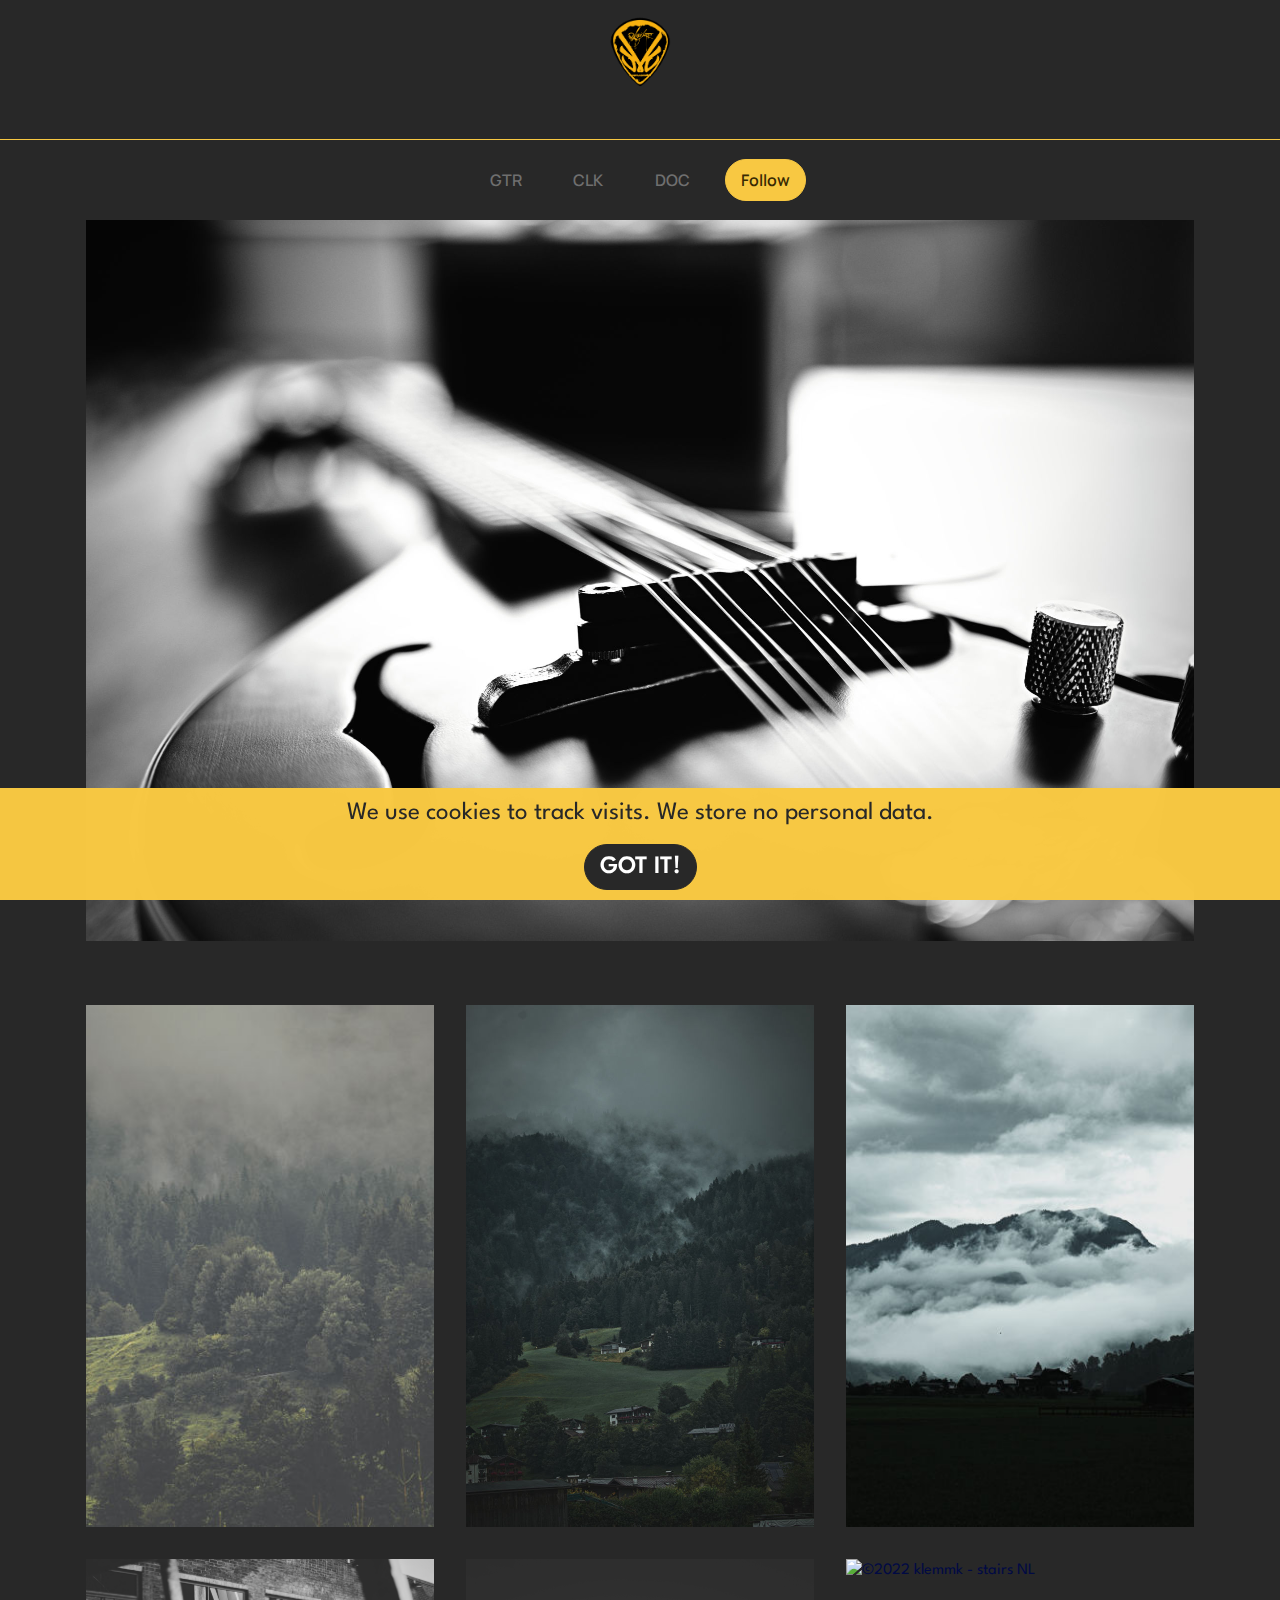
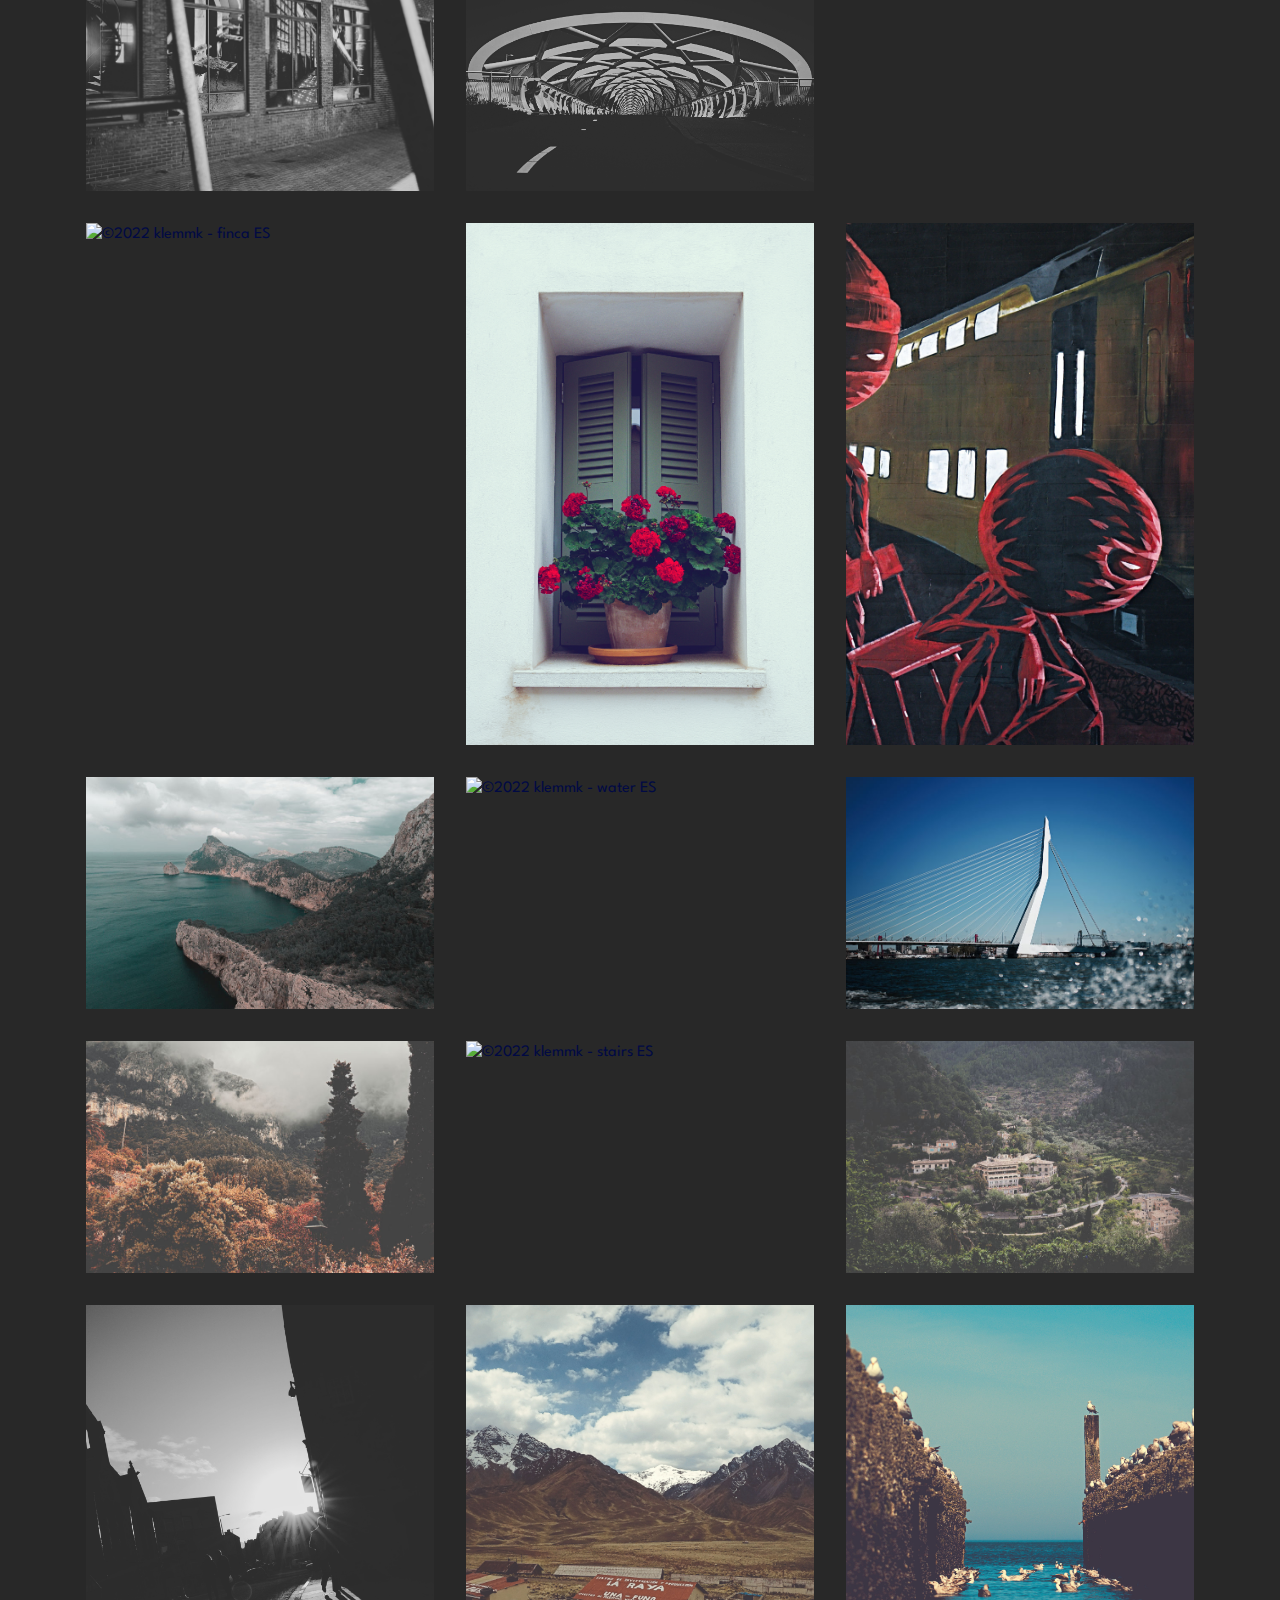
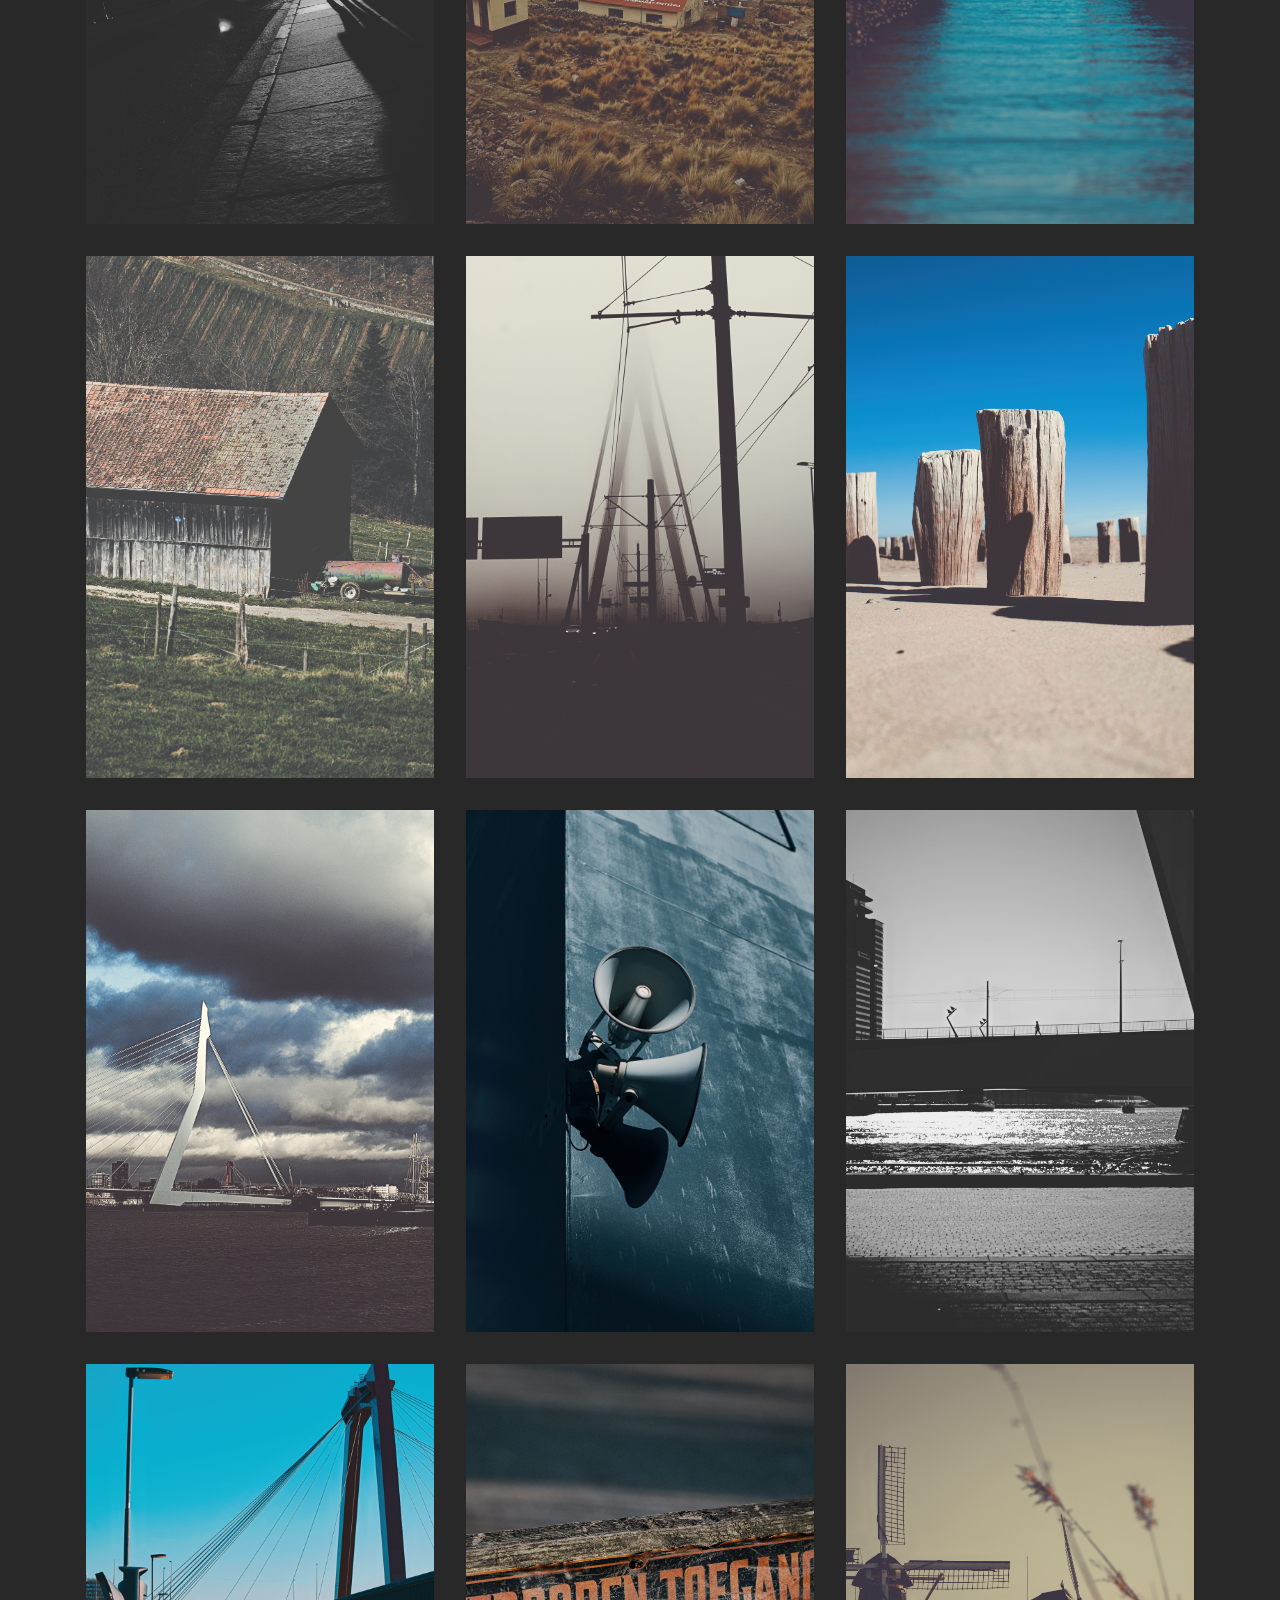
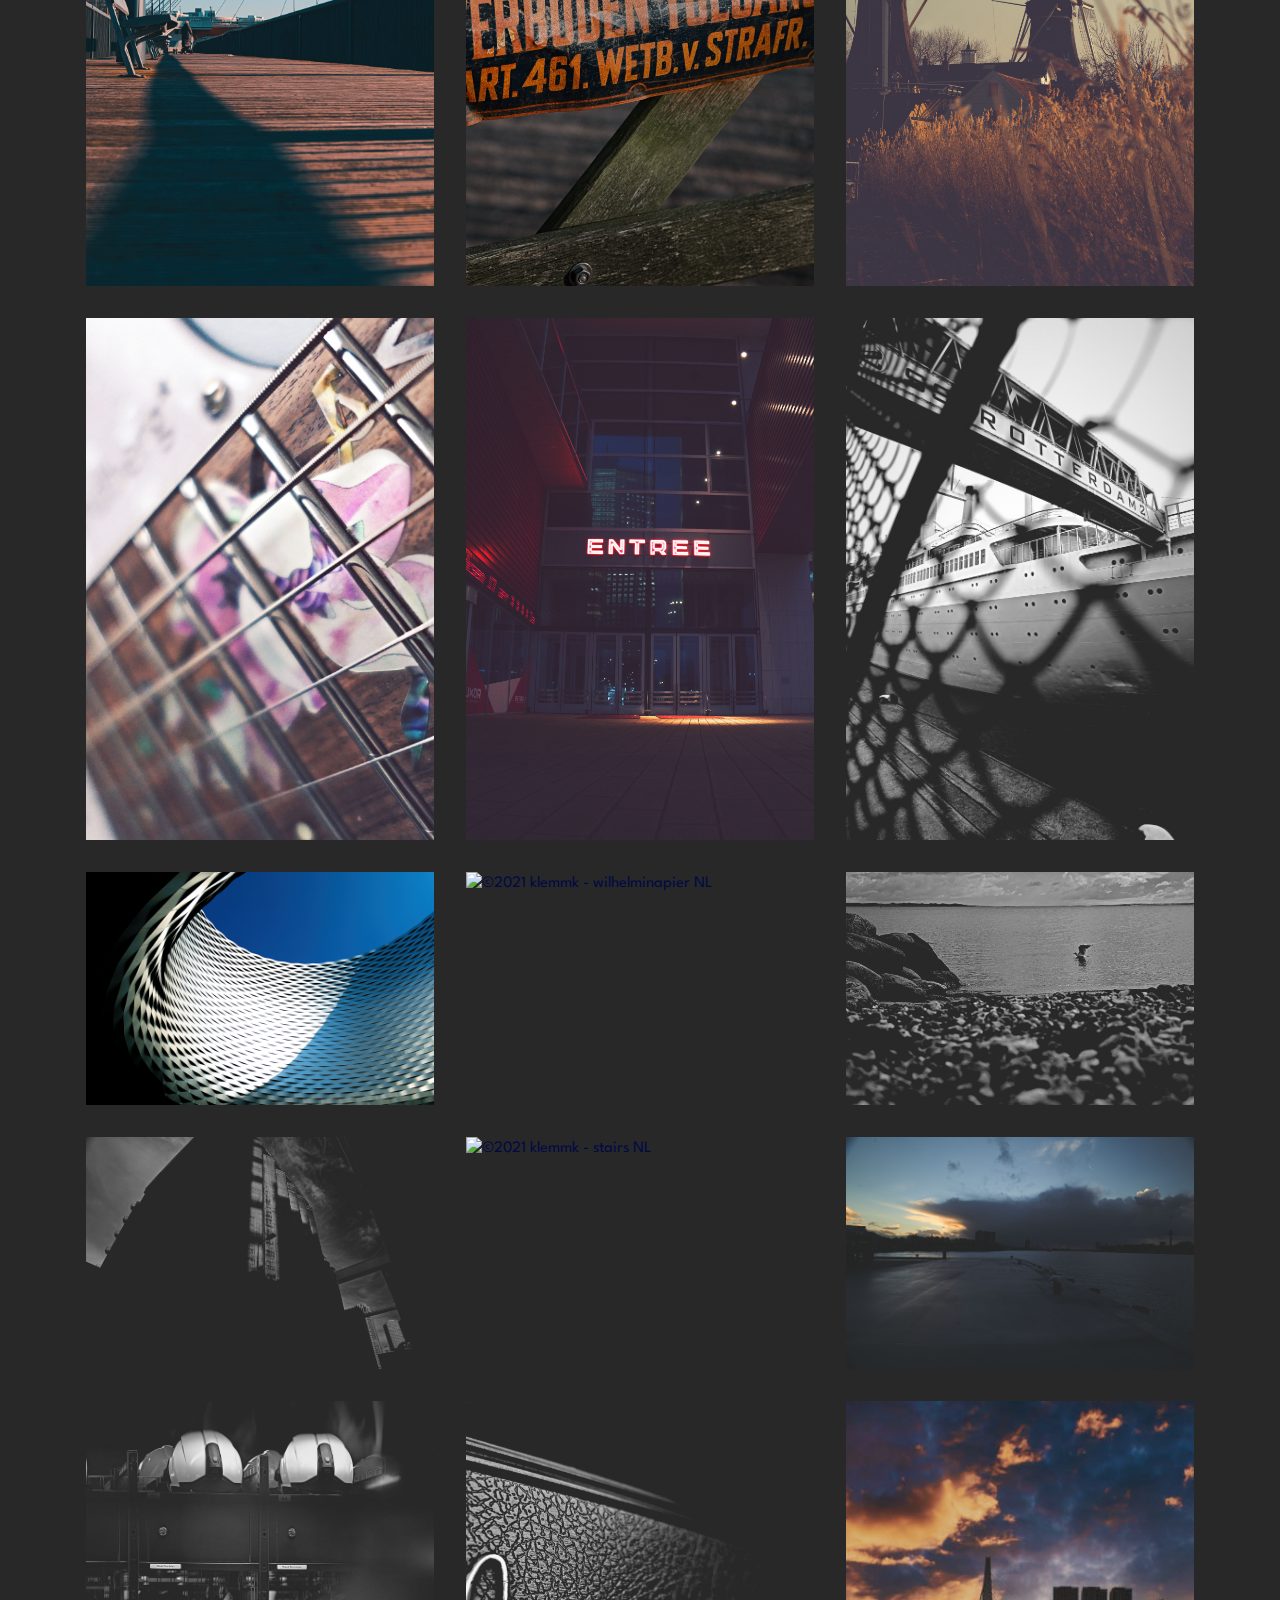
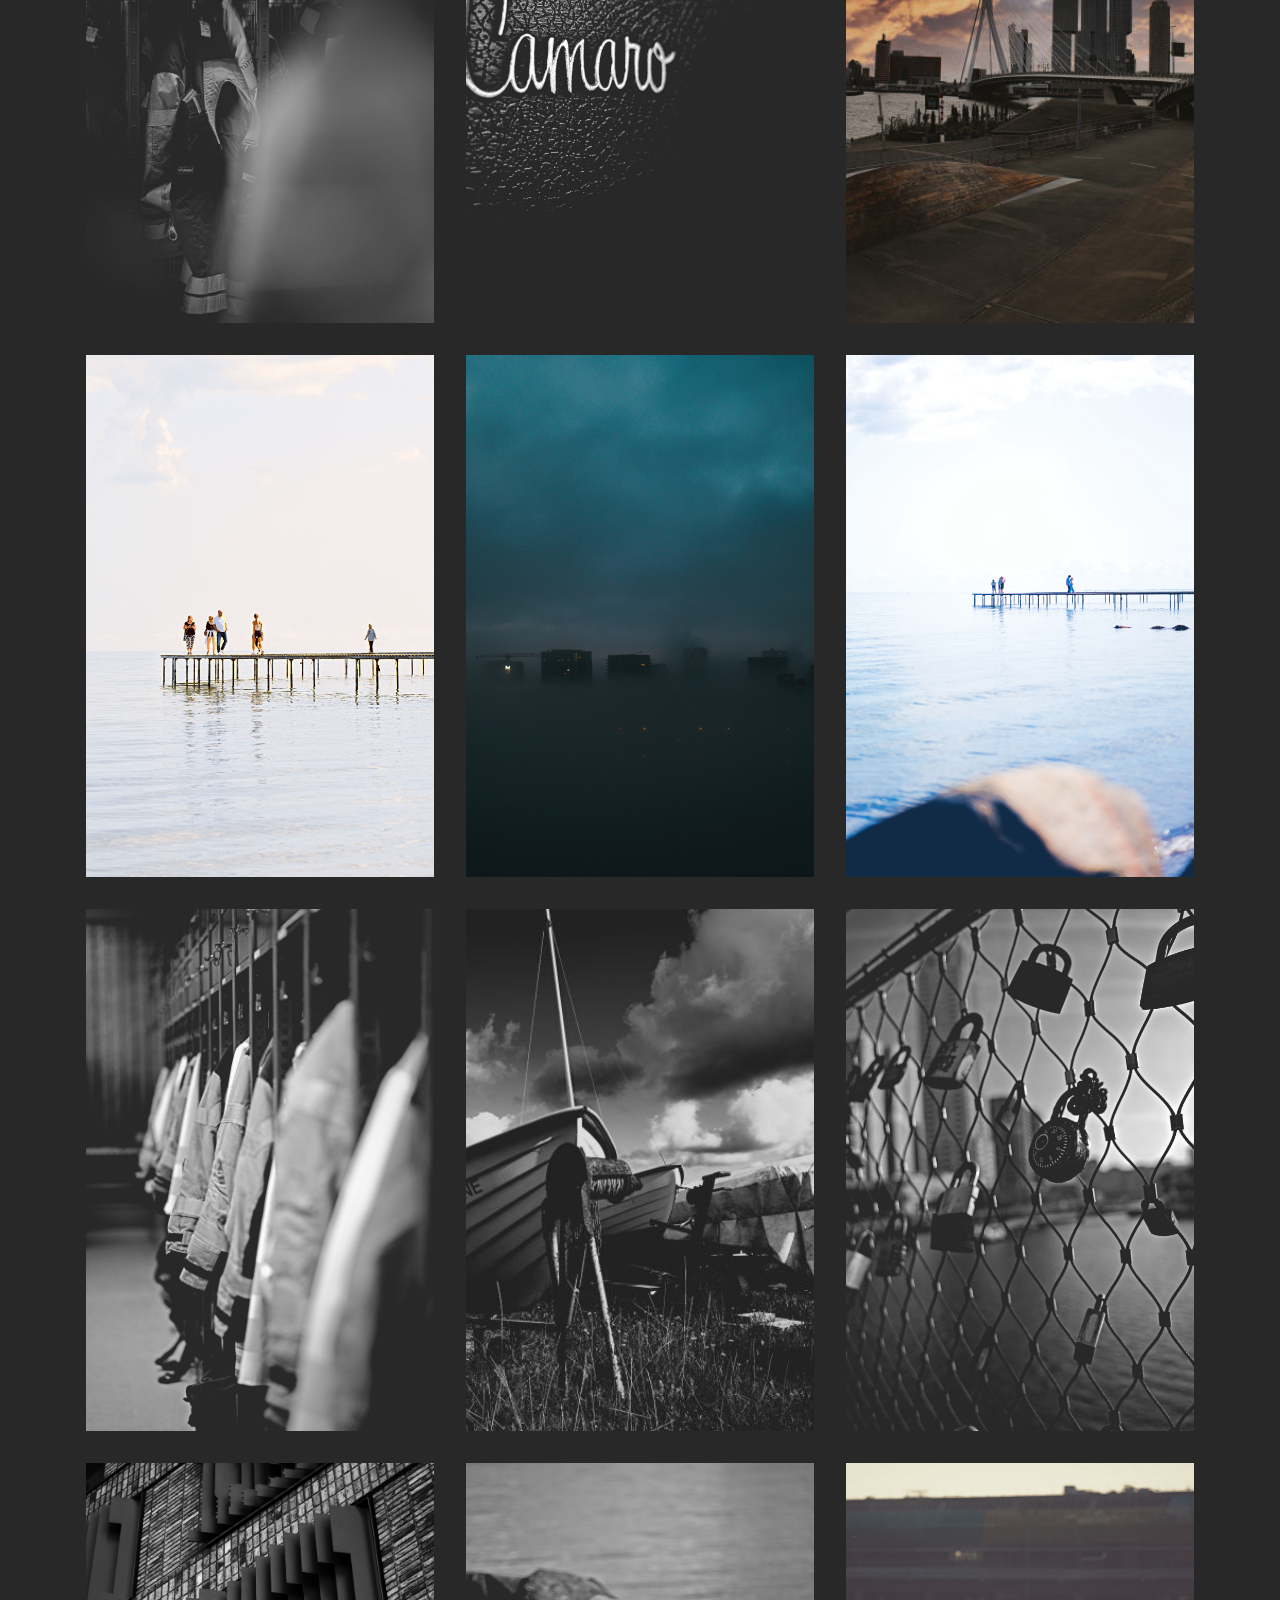
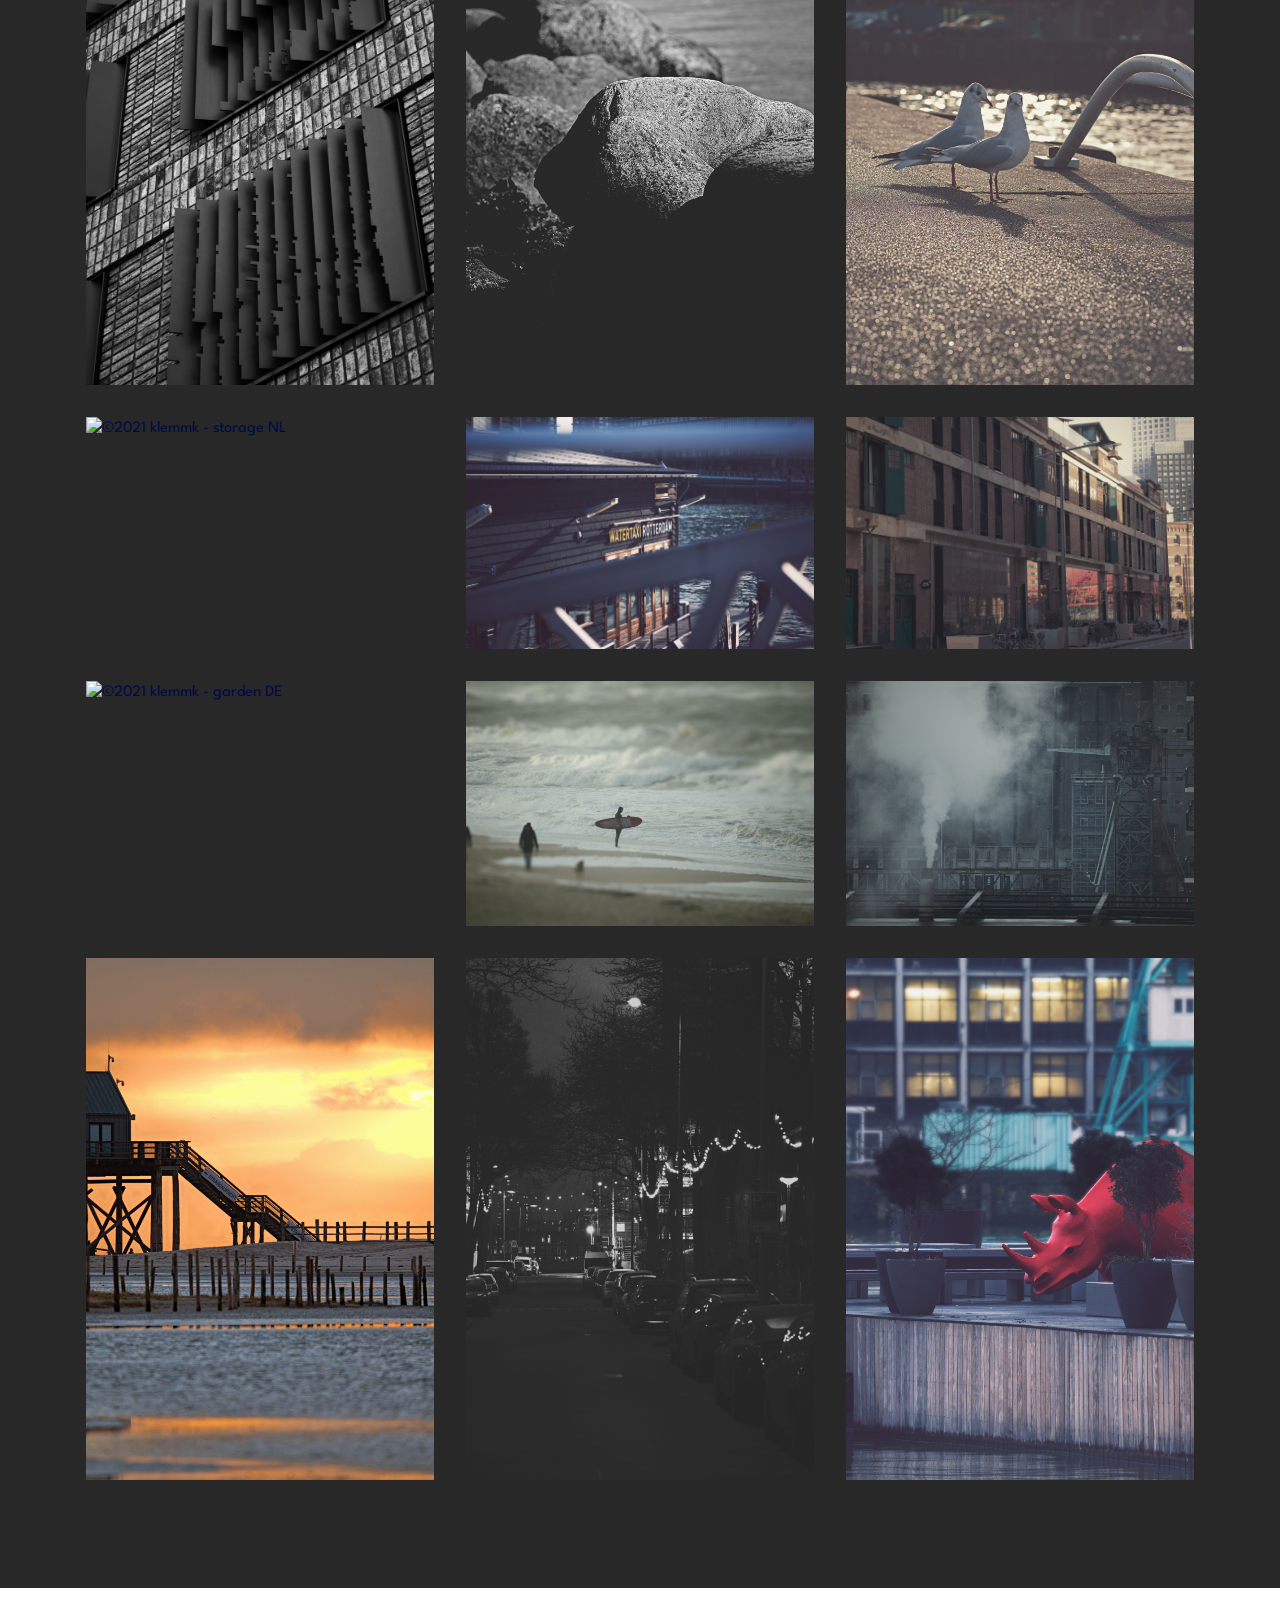
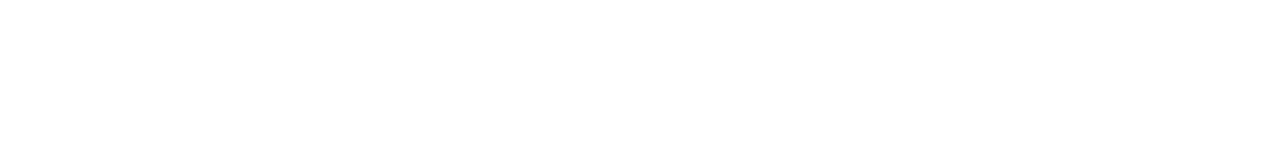
==== commit 3440a3f6: "Add files via upload" ====
--- a/clk.html
+++ b/clk.html
@@ -35,6 +35,7 @@
   
   
   
+
 <meta name="theme-color" content="#282828">
 <link rel="manifest" href="manifest.json">
 <script src="sw-connect.js"></script>
@@ -48,8 +49,7 @@
 <link rel="apple-touch-startup-image" media="(device-width: 1024px) and (device-height: 1366px) and (-webkit-device-pixel-ratio: 2) and (orientation: portrait)" href="assets/images/apple-launch-2048x2732.png">
 <meta name="apple-mobile-web-app-status-bar-style" content="default">
 <meta name="apple-mobile-web-app-title" content="kzngr.de">
-<link rel="apple-touch-icon" href="apple-touch-icon.png">
-</head>
+<link rel="apple-touch-icon" href="apple-touch-icon.png"></head>
 <body>
   
   <section class="menu1 cid-sVnEJN6dDa" once="menu" id="menu1-z">
@@ -116,8 +116,8 @@
             
             
             <div class="col-12 col-md-6 col-lg-12 item gallery-image active">
-                <div class="item-wrapper" data-toggle="modal" data-bs-toggle="modal" data-target="#tgWRwdd9Gm-modal" data-bs-target="#tgWRwdd9Gm-modal">
-                    <img class="w-100" src="assets/images/pana9675kk-2216x1477.jpg" alt="kzngr - mandolin NL" data-slide-to="0" data-bs-slide-to="0" data-target="#lb-tgWRwdd9Gm" data-bs-target="#lb-tgWRwdd9Gm">
+                <div class="item-wrapper" data-toggle="modal" data-bs-toggle="modal" data-target="#tntrZlm49e-modal" data-bs-target="#tntrZlm49e-modal">
+                    <img class="w-100" src="assets/images/pana9675kk-2216x1477.jpg" alt="kzngr - mandolin NL" data-slide-to="0" data-bs-slide-to="0" data-target="#lb-tntrZlm49e" data-bs-target="#lb-tntrZlm49e">
                     <div class="icon-wrapper">
                         <span class="mobi-mbri mobi-mbri-search mbr-iconfont mbr-iconfont-btn"></span>
                     </div>
@@ -133,11 +133,11 @@
                 </div>
             </div>
         </div>
-        <div class="modal mbr-slider" tabindex="-1" role="dialog" aria-hidden="true" id="tgWRwdd9Gm-modal">
+        <div class="modal mbr-slider" tabindex="-1" role="dialog" aria-hidden="true" id="tntrZlm49e-modal">
             <div class="modal-dialog" role="document">
                 <div class="modal-content">
                     <div class="modal-body">
-                        <div class="carousel slide" id="lb-tgWRwdd9Gm" data-interval="NaN" data-bs-interval="NaN">
+                        <div class="carousel slide" id="lb-tntrZlm49e" data-interval="NaN" data-bs-interval="NaN">
                             <div class="carousel-inner">
                                 
                                 
@@ -150,11 +150,11 @@
                             </div>
                             <a role="button" href="" class="close" data-dismiss="modal" data-bs-dismiss="modal" aria-label="Close">
                             </a>
-                            <a class="carousel-control-prev carousel-control" role="button" data-slide="prev" data-bs-slide="prev" href="#lb-tgWRwdd9Gm">
+                            <a class="carousel-control-prev carousel-control" role="button" data-slide="prev" data-bs-slide="prev" href="#lb-tntrZlm49e">
                                 <span class="mobi-mbri mobi-mbri-arrow-prev" aria-hidden="true"></span>
                                 <span class="sr-only visually-hidden">Previous</span>
                             </a>
-                            <a class="carousel-control-next carousel-control" role="button" data-slide="next" data-bs-slide="next" href="#lb-tgWRwdd9Gm">
+                            <a class="carousel-control-next carousel-control" role="button" data-slide="next" data-bs-slide="next" href="#lb-tntrZlm49e">
                                 <span class="mobi-mbri mobi-mbri-arrow-next" aria-hidden="true"></span>
                                 <span class="sr-only visually-hidden">Next</span>
                             </a>
@@ -175,281 +175,281 @@
     <div class="container">
         <div class="row mbr-gallery mt-4">
             <div class="col-12 col-md-6 col-lg-4 item gallery-image active">
-                <div class="item-wrapper" data-toggle="modal" data-bs-toggle="modal" data-target="#tgWRwdQZbP-modal" data-bs-target="#tgWRwdQZbP-modal">
-                    <img class="w-100" src="assets/images/pana0334kk-2-819x546.jpg" alt="©2022 klemmk - maassilo art NL" data-slide-to="0" data-bs-slide-to="0" data-target="#lb-tgWRwdQZbP" data-bs-target="#lb-tgWRwdQZbP">
+                <div class="item-wrapper" data-toggle="modal" data-bs-toggle="modal" data-target="#tntrZlTt9G-modal" data-bs-target="#tntrZlTt9G-modal">
+                    <img class="w-100" src="assets/images/pana0334kk-2-819x546.jpg" alt="©2022 klemmk - maassilo art NL" data-slide-to="0" data-bs-slide-to="0" data-target="#lb-tntrZlTt9G" data-bs-target="#lb-tntrZlTt9G">
                     <div class="icon-wrapper">
                         <span class="mobi-mbri mobi-mbri-search mbr-iconfont mbr-iconfont-btn"></span>
                     </div>
                 </div>
             </div><div class="col-12 col-md-6 col-lg-4 item gallery-image active">
-                <div class="item-wrapper" data-toggle="modal" data-bs-toggle="modal" data-target="#tgWRwdQZbP-modal" data-bs-target="#tgWRwdQZbP-modal">
-                    <img class="w-100" src="assets/images/pana0361kk-696x1044.jpg" alt="©2022 klemmk - maassilo art NL" data-slide-to="1" data-bs-slide-to="1" data-target="#lb-tgWRwdQZbP" data-bs-target="#lb-tgWRwdQZbP">
+                <div class="item-wrapper" data-toggle="modal" data-bs-toggle="modal" data-target="#tntrZlTt9G-modal" data-bs-target="#tntrZlTt9G-modal">
+                    <img class="w-100" src="assets/images/pana0361kk-696x1044.jpg" alt="©2022 klemmk - maassilo art NL" data-slide-to="1" data-bs-slide-to="1" data-target="#lb-tntrZlTt9G" data-bs-target="#lb-tntrZlTt9G">
                     <div class="icon-wrapper">
                         <span class="mobi-mbri mobi-mbri-search mbr-iconfont mbr-iconfont-btn"></span>
                     </div>
                 </div>
             </div><div class="col-12 col-md-6 col-lg-4 item gallery-image active">
-                <div class="item-wrapper" data-toggle="modal" data-bs-toggle="modal" data-target="#tgWRwdQZbP-modal" data-bs-target="#tgWRwdQZbP-modal">
-                    <img class="w-100" src="assets/images/pana0439kk-819x546.jpg" alt="©2022 klemmk - maassilo art NL" data-slide-to="2" data-bs-slide-to="2" data-target="#lb-tgWRwdQZbP" data-bs-target="#lb-tgWRwdQZbP">
-                    <div class="icon-wrapper">
-                        <span class="mobi-mbri mobi-mbri-search mbr-iconfont mbr-iconfont-btn"></span>
-                    </div>
-                </div>
-            </div><div class="col-12 col-md-6 col-lg-4 item gallery-image">
-                <div class="item-wrapper" data-toggle="modal" data-bs-toggle="modal" data-target="#tgWRwdQZbP-modal" data-bs-target="#tgWRwdQZbP-modal">
-                    <img class="w-100" src="assets/images/pana9257kk-5614x3743.jpg" alt="©2022 klemmk - maassilo art NL" data-slide-to="3" data-bs-slide-to="3" data-target="#lb-tgWRwdQZbP" data-bs-target="#lb-tgWRwdQZbP">
-                    <div class="icon-wrapper">
-                        <span class="mobi-mbri mobi-mbri-search mbr-iconfont mbr-iconfont-btn"></span>
-                    </div>
-                </div>
-            </div><div class="col-12 col-md-6 col-lg-4 item gallery-image">
-                <div class="item-wrapper" data-toggle="modal" data-bs-toggle="modal" data-target="#tgWRwdQZbP-modal" data-bs-target="#tgWRwdQZbP-modal">
-                    <img class="w-100" src="assets/images/pana8797kk-5277x3518.jpg" alt="©2022 klemmk - bridge NL" data-slide-to="4" data-bs-slide-to="4" data-target="#lb-tgWRwdQZbP" data-bs-target="#lb-tgWRwdQZbP">
-                    <div class="icon-wrapper">
-                        <span class="mobi-mbri mobi-mbri-search mbr-iconfont mbr-iconfont-btn"></span>
-                    </div>
-                </div>
-            </div><div class="col-12 col-md-6 col-lg-4 item gallery-image">
-                <div class="item-wrapper" data-toggle="modal" data-bs-toggle="modal" data-target="#tgWRwdQZbP-modal" data-bs-target="#tgWRwdQZbP-modal">
-                    <img class="w-100" src="assets/images/pana9254kk-3851x5777.jpg" alt="©2022 klemmk - stairs NL" data-slide-to="5" data-bs-slide-to="5" data-target="#lb-tgWRwdQZbP" data-bs-target="#lb-tgWRwdQZbP">
-                    <div class="icon-wrapper">
-                        <span class="mobi-mbri mobi-mbri-search mbr-iconfont mbr-iconfont-btn"></span>
-                    </div>
-                </div>
-            </div><div class="col-12 col-md-6 col-lg-4 item gallery-image">
-                <div class="item-wrapper" data-toggle="modal" data-bs-toggle="modal" data-target="#tgWRwdQZbP-modal" data-bs-target="#tgWRwdQZbP-modal">
-                    <img class="w-100" src="assets/images/pana7712kk-5843x3895.jpg" alt="©2022 klemmk - finca ES" data-slide-to="6" data-bs-slide-to="6" data-target="#lb-tgWRwdQZbP" data-bs-target="#lb-tgWRwdQZbP">
-                    <div class="icon-wrapper">
-                        <span class="mobi-mbri mobi-mbri-search mbr-iconfont mbr-iconfont-btn"></span>
-                    </div>
-                </div>
-            </div><div class="col-12 col-md-6 col-lg-4 item gallery-image">
-                <div class="item-wrapper" data-toggle="modal" data-bs-toggle="modal" data-target="#tgWRwdQZbP-modal" data-bs-target="#tgWRwdQZbP-modal">
-                    <img class="w-100" src="assets/images/pana7841kk-3405x5108.jpg" alt="©2022 klemmk - flowers ES" data-slide-to="7" data-bs-slide-to="7" data-target="#lb-tgWRwdQZbP" data-bs-target="#lb-tgWRwdQZbP">
-                    <div class="icon-wrapper">
-                        <span class="mobi-mbri mobi-mbri-search mbr-iconfont mbr-iconfont-btn"></span>
-                    </div>
-                </div>
-            </div><div class="col-12 col-md-6 col-lg-4 item gallery-image">
-                <div class="item-wrapper" data-toggle="modal" data-bs-toggle="modal" data-target="#tgWRwdQZbP-modal" data-bs-target="#tgWRwdQZbP-modal">
-                    <img class="w-100" src="assets/images/pana8862kk-4366x2911.jpeg" alt="©2022 klemmk - graffiti NL" data-slide-to="8" data-bs-slide-to="8" data-target="#lb-tgWRwdQZbP" data-bs-target="#lb-tgWRwdQZbP">
-                    <div class="icon-wrapper">
-                        <span class="mobi-mbri mobi-mbri-search mbr-iconfont mbr-iconfont-btn"></span>
-                    </div>
-                </div>
-            </div><div class="col-12 col-md-6 col-lg-4 item gallery-image">
-                <div class="item-wrapper" data-toggle="modal" data-bs-toggle="modal" data-target="#tgWRwdQZbP-modal" data-bs-target="#tgWRwdQZbP-modal">
-                    <img class="w-100" src="assets/images/pana7913kk-819x546.jpg" alt="©2022 klemmk - cap formentor ES" data-slide-to="9" data-bs-slide-to="9" data-target="#lb-tgWRwdQZbP" data-bs-target="#lb-tgWRwdQZbP">
-                    <div class="icon-wrapper">
-                        <span class="mobi-mbri mobi-mbri-search mbr-iconfont mbr-iconfont-btn"></span>
-                    </div>
-                </div>
-            </div><div class="col-12 col-md-6 col-lg-4 item gallery-image">
-                <div class="item-wrapper" data-toggle="modal" data-bs-toggle="modal" data-target="#tgWRwdQZbP-modal" data-bs-target="#tgWRwdQZbP-modal">
-                    <img class="w-100" src="assets/images/pana7992kk-4000x6000.jpg" alt="©2022 klemmk - water ES" data-slide-to="10" data-bs-slide-to="10" data-target="#lb-tgWRwdQZbP" data-bs-target="#lb-tgWRwdQZbP">
-                    <div class="icon-wrapper">
-                        <span class="mobi-mbri mobi-mbri-search mbr-iconfont mbr-iconfont-btn"></span>
-                    </div>
-                </div>
-            </div><div class="col-12 col-md-6 col-lg-4 item gallery-image">
-                <div class="item-wrapper" data-toggle="modal" data-bs-toggle="modal" data-target="#tgWRwdQZbP-modal" data-bs-target="#tgWRwdQZbP-modal">
-                    <img class="w-100" src="assets/images/pana6301kk-819x546.jpg" alt="©2022 klemmk - erasmusbrug NL" data-slide-to="11" data-bs-slide-to="11" data-target="#lb-tgWRwdQZbP" data-bs-target="#lb-tgWRwdQZbP">
-                    <div class="icon-wrapper">
-                        <span class="mobi-mbri mobi-mbri-search mbr-iconfont mbr-iconfont-btn"></span>
-                    </div>
-                </div>
-            </div><div class="col-12 col-md-6 col-lg-4 item gallery-image">
-                <div class="item-wrapper" data-toggle="modal" data-bs-toggle="modal" data-target="#tgWRwdQZbP-modal" data-bs-target="#tgWRwdQZbP-modal">
-                    <img class="w-100" src="assets/images/pana8239kk-819x546.jpg" alt="©2022 klemmk - forest ES" data-slide-to="12" data-bs-slide-to="12" data-target="#lb-tgWRwdQZbP" data-bs-target="#lb-tgWRwdQZbP">
-                    <div class="icon-wrapper">
-                        <span class="mobi-mbri mobi-mbri-search mbr-iconfont mbr-iconfont-btn"></span>
-                    </div>
-                </div>
-            </div><div class="col-12 col-md-6 col-lg-4 item gallery-image">
-                <div class="item-wrapper" data-toggle="modal" data-bs-toggle="modal" data-target="#tgWRwdQZbP-modal" data-bs-target="#tgWRwdQZbP-modal">
-                    <img class="w-100" src="assets/images/pana8233kk-4000x6000.jpg" alt="©2022 klemmk - stairs ES" data-slide-to="13" data-bs-slide-to="13" data-target="#lb-tgWRwdQZbP" data-bs-target="#lb-tgWRwdQZbP">
-                    <div class="icon-wrapper">
-                        <span class="mobi-mbri mobi-mbri-search mbr-iconfont mbr-iconfont-btn"></span>
-                    </div>
-                </div>
-            </div><div class="col-12 col-md-6 col-lg-4 item gallery-image">
-                <div class="item-wrapper" data-toggle="modal" data-bs-toggle="modal" data-target="#tgWRwdQZbP-modal" data-bs-target="#tgWRwdQZbP-modal">
-                    <img class="w-100" src="assets/images/pana8158kk-819x546.jpg" alt="©2022 klemmk - villa ES" data-slide-to="14" data-bs-slide-to="14" data-target="#lb-tgWRwdQZbP" data-bs-target="#lb-tgWRwdQZbP">
-                    <div class="icon-wrapper">
-                        <span class="mobi-mbri mobi-mbri-search mbr-iconfont mbr-iconfont-btn"></span>
-                    </div>
-                </div>
-            </div><div class="col-12 col-md-6 col-lg-4 item gallery-image">
-                <div class="item-wrapper" data-toggle="modal" data-bs-toggle="modal" data-target="#tgWRwdQZbP-modal" data-bs-target="#tgWRwdQZbP-modal">
-                    <img class="w-100" src="assets/images/dsc-0552kk-2592x3872.jpg" alt="©2022 klemmk - sidewalk UK" data-slide-to="15" data-bs-slide-to="15" data-target="#lb-tgWRwdQZbP" data-bs-target="#lb-tgWRwdQZbP">
-                    <div class="icon-wrapper">
-                        <span class="mobi-mbri mobi-mbri-search mbr-iconfont mbr-iconfont-btn"></span>
-                    </div>
-                </div>
-            </div><div class="col-12 col-md-6 col-lg-4 item gallery-image">
-                <div class="item-wrapper" data-toggle="modal" data-bs-toggle="modal" data-target="#tgWRwdQZbP-modal" data-bs-target="#tgWRwdQZbP-modal">
-                    <img class="w-100" src="assets/images/gopr0738kk-3867x2900.jpg" alt="©2022 klemmk - landscape PER" data-slide-to="16" data-bs-slide-to="16" data-target="#lb-tgWRwdQZbP" data-bs-target="#lb-tgWRwdQZbP">
-                    <div class="icon-wrapper">
-                        <span class="mobi-mbri mobi-mbri-search mbr-iconfont mbr-iconfont-btn"></span>
-                    </div>
-                </div>
-            </div><div class="col-12 col-md-6 col-lg-4 item gallery-image">
-                <div class="item-wrapper" data-toggle="modal" data-bs-toggle="modal" data-target="#tgWRwdQZbP-modal" data-bs-target="#tgWRwdQZbP-modal">
-                    <img class="w-100" src="assets/images/pana7069kk-5449x3632.jpg" alt="©2022 klemmk - jetty NL" data-slide-to="17" data-bs-slide-to="17" data-target="#lb-tgWRwdQZbP" data-bs-target="#lb-tgWRwdQZbP">
-                    <div class="icon-wrapper">
-                        <span class="mobi-mbri mobi-mbri-search mbr-iconfont mbr-iconfont-btn"></span>
-                    </div>
-                </div>
-            </div><div class="col-12 col-md-6 col-lg-4 item gallery-image">
-                <div class="item-wrapper" data-toggle="modal" data-bs-toggle="modal" data-target="#tgWRwdQZbP-modal" data-bs-target="#tgWRwdQZbP-modal">
-                    <img class="w-100" src="assets/images/pana6049kk-5039x3359.jpg" alt="©2022 klemmk - cabin CH" data-slide-to="18" data-bs-slide-to="18" data-target="#lb-tgWRwdQZbP" data-bs-target="#lb-tgWRwdQZbP">
-                    <div class="icon-wrapper">
-                        <span class="mobi-mbri mobi-mbri-search mbr-iconfont mbr-iconfont-btn"></span>
-                    </div>
-                </div>
-            </div><div class="col-12 col-md-6 col-lg-4 item gallery-image">
-                <div class="item-wrapper" data-toggle="modal" data-bs-toggle="modal" data-target="#tgWRwdQZbP-modal" data-bs-target="#tgWRwdQZbP-modal">
-                    <img class="w-100" src="assets/images/pana6435kketb-4000x6000.jpg" alt="©2022 klemmk - erasmusbrug fog NL" data-slide-to="19" data-bs-slide-to="19" data-target="#lb-tgWRwdQZbP" data-bs-target="#lb-tgWRwdQZbP">
-                    <div class="icon-wrapper">
-                        <span class="mobi-mbri mobi-mbri-search mbr-iconfont mbr-iconfont-btn"></span>
-                    </div>
-                </div>
-            </div><div class="col-12 col-md-6 col-lg-4 item gallery-image">
-                <div class="item-wrapper" data-toggle="modal" data-bs-toggle="modal" data-target="#tgWRwdQZbP-modal" data-bs-target="#tgWRwdQZbP-modal">
-                    <img class="w-100" src="assets/images/pana7180kk-5882x3921.jpg" alt="©2022 klemmk - jetty NL" data-slide-to="20" data-bs-slide-to="20" data-target="#lb-tgWRwdQZbP" data-bs-target="#lb-tgWRwdQZbP">
-                    <div class="icon-wrapper">
-                        <span class="mobi-mbri mobi-mbri-search mbr-iconfont mbr-iconfont-btn"></span>
-                    </div>
-                </div>
-            </div><div class="col-12 col-md-6 col-lg-4 item gallery-image">
-                <div class="item-wrapper" data-toggle="modal" data-bs-toggle="modal" data-target="#tgWRwdQZbP-modal" data-bs-target="#tgWRwdQZbP-modal">
-                    <img class="w-100" src="assets/images/plx50050kk-3-6000x3055.jpg" alt="©2022 klemmk - erasmusbrug pano NL" data-slide-to="21" data-bs-slide-to="21" data-target="#lb-tgWRwdQZbP" data-bs-target="#lb-tgWRwdQZbP">
-                    <div class="icon-wrapper">
-                        <span class="mobi-mbri mobi-mbri-search mbr-iconfont mbr-iconfont-btn"></span>
-                    </div>
-                </div>
-            </div><div class="col-12 col-md-6 col-lg-4 item gallery-image">
-                <div class="item-wrapper" data-toggle="modal" data-bs-toggle="modal" data-target="#tgWRwdQZbP-modal" data-bs-target="#tgWRwdQZbP-modal">
-                    <img class="w-100" src="assets/images/pana5514kk-3611x5417.jpg" alt="©2022 klemmk - speakers NL" data-slide-to="22" data-bs-slide-to="22" data-target="#lb-tgWRwdQZbP" data-bs-target="#lb-tgWRwdQZbP">
-                    <div class="icon-wrapper">
-                        <span class="mobi-mbri mobi-mbri-search mbr-iconfont mbr-iconfont-btn"></span>
-                    </div>
-                </div>
-            </div><div class="col-12 col-md-6 col-lg-4 item gallery-image">
-                <div class="item-wrapper" data-toggle="modal" data-bs-toggle="modal" data-target="#tgWRwdQZbP-modal" data-bs-target="#tgWRwdQZbP-modal">
-                    <img class="w-100" src="assets/images/pana5564kk-5946x3964.jpg" alt="©2022 klemmk - erasmusbrug bw NL" data-slide-to="23" data-bs-slide-to="23" data-target="#lb-tgWRwdQZbP" data-bs-target="#lb-tgWRwdQZbP">
-                    <div class="icon-wrapper">
-                        <span class="mobi-mbri mobi-mbri-search mbr-iconfont mbr-iconfont-btn"></span>
-                    </div>
-                </div>
-            </div><div class="col-12 col-md-6 col-lg-4 item gallery-image">
-                <div class="item-wrapper" data-toggle="modal" data-bs-toggle="modal" data-target="#tgWRwdQZbP-modal" data-bs-target="#tgWRwdQZbP-modal">
-                    <img class="w-100" src="assets/images/pana5102kk-4000x6000.jpg" alt="©2022 klemmk - wilhelmbrug NL" data-slide-to="24" data-bs-slide-to="24" data-target="#lb-tgWRwdQZbP" data-bs-target="#lb-tgWRwdQZbP">
-                    <div class="icon-wrapper">
-                        <span class="mobi-mbri mobi-mbri-search mbr-iconfont mbr-iconfont-btn"></span>
-                    </div>
-                </div>
-            </div><div class="col-12 col-md-6 col-lg-4 item gallery-image">
-                <div class="item-wrapper" data-toggle="modal" data-bs-toggle="modal" data-target="#tgWRwdQZbP-modal" data-bs-target="#tgWRwdQZbP-modal">
-                    <img class="w-100" src="assets/images/pana5422kk-6000x4000.jpg" alt="©2022 klemmk - verboden NL" data-slide-to="25" data-bs-slide-to="25" data-target="#lb-tgWRwdQZbP" data-bs-target="#lb-tgWRwdQZbP">
-                    <div class="icon-wrapper">
-                        <span class="mobi-mbri mobi-mbri-search mbr-iconfont mbr-iconfont-btn"></span>
-                    </div>
-                </div>
-            </div><div class="col-12 col-md-6 col-lg-4 item gallery-image">
-                <div class="item-wrapper" data-toggle="modal" data-bs-toggle="modal" data-target="#tgWRwdQZbP-modal" data-bs-target="#tgWRwdQZbP-modal">
-                    <img class="w-100" src="assets/images/pana5429kk-6000x4000.jpg" alt="©2022 klemmk - mills NL" data-slide-to="26" data-bs-slide-to="26" data-target="#lb-tgWRwdQZbP" data-bs-target="#lb-tgWRwdQZbP">
-                    <div class="icon-wrapper">
-                        <span class="mobi-mbri mobi-mbri-search mbr-iconfont mbr-iconfont-btn"></span>
-                    </div>
-                </div>
-            </div><div class="col-12 col-md-6 col-lg-4 item gallery-image">
-                <div class="item-wrapper" data-toggle="modal" data-bs-toggle="modal" data-target="#tgWRwdQZbP-modal" data-bs-target="#tgWRwdQZbP-modal">
-                    <img class="w-100" src="assets/images/p1040094kk-2-5472x3080.jpg" alt="©2022 klemmk - guitar flowers NL" data-slide-to="27" data-bs-slide-to="27" data-target="#lb-tgWRwdQZbP" data-bs-target="#lb-tgWRwdQZbP">
-                    <div class="icon-wrapper">
-                        <span class="mobi-mbri mobi-mbri-search mbr-iconfont mbr-iconfont-btn"></span>
-                    </div>
-                </div>
-            </div><div class="col-12 col-md-6 col-lg-4 item gallery-image">
-                <div class="item-wrapper" data-toggle="modal" data-bs-toggle="modal" data-target="#tgWRwdQZbP-modal" data-bs-target="#tgWRwdQZbP-modal">
-                    <img class="w-100" src="assets/images/pana4563kk-6000x4000.jpg" alt="©2022 klemmk - theater NL" data-slide-to="28" data-bs-slide-to="28" data-target="#lb-tgWRwdQZbP" data-bs-target="#lb-tgWRwdQZbP">
-                    <div class="icon-wrapper">
-                        <span class="mobi-mbri mobi-mbri-search mbr-iconfont mbr-iconfont-btn"></span>
-                    </div>
-                </div>
-            </div><div class="col-12 col-md-6 col-lg-4 item gallery-image">
-                <div class="item-wrapper" data-toggle="modal" data-bs-toggle="modal" data-target="#tgWRwdQZbP-modal" data-bs-target="#tgWRwdQZbP-modal">
-                    <img class="w-100" src="assets/images/pana1745kk-738x1107.jpg" alt="©2021 klemmk - ss rotterdam NL" data-slide-to="29" data-bs-slide-to="29" data-target="#lb-tgWRwdQZbP" data-bs-target="#lb-tgWRwdQZbP">
-                    <div class="icon-wrapper">
-                        <span class="mobi-mbri mobi-mbri-search mbr-iconfont mbr-iconfont-btn"></span>
-                    </div>
-                </div>
-            </div><div class="col-12 col-md-6 col-lg-4 item gallery-image">
-                <div class="item-wrapper" data-toggle="modal" data-bs-toggle="modal" data-target="#tgWRwdQZbP-modal" data-bs-target="#tgWRwdQZbP-modal">
-                    <img class="w-100" src="assets/images/pana3347kk-6000x4000.jpg" alt="©2021 klemmk - congresscenter CH" data-slide-to="30" data-bs-slide-to="30" data-target="#lb-tgWRwdQZbP" data-bs-target="#lb-tgWRwdQZbP">
-                    <div class="icon-wrapper">
-                        <span class="mobi-mbri mobi-mbri-search mbr-iconfont mbr-iconfont-btn"></span>
-                    </div>
-                </div>
-            </div><div class="col-12 col-md-6 col-lg-4 item gallery-image">
-                <div class="item-wrapper" data-toggle="modal" data-bs-toggle="modal" data-target="#tgWRwdQZbP-modal" data-bs-target="#tgWRwdQZbP-modal">
-                    <img class="w-100" src="assets/images/pana3650kk-4000x6000.jpg" alt="©2021 klemmk - wilhelminapier NL" data-slide-to="31" data-bs-slide-to="31" data-target="#lb-tgWRwdQZbP" data-bs-target="#lb-tgWRwdQZbP">
-                    <div class="icon-wrapper">
-                        <span class="mobi-mbri mobi-mbri-search mbr-iconfont mbr-iconfont-btn"></span>
-                    </div>
-                </div>
-            </div><div class="col-12 col-md-6 col-lg-4 item gallery-image">
-                <div class="item-wrapper" data-toggle="modal" data-bs-toggle="modal" data-target="#tgWRwdQZbP-modal" data-bs-target="#tgWRwdQZbP-modal">
-                    <img class="w-100" src="assets/images/pana2229kk-5106x3406.jpg" alt="©2021 klemmk - rockybeach DK" data-slide-to="32" data-bs-slide-to="32" data-target="#lb-tgWRwdQZbP" data-bs-target="#lb-tgWRwdQZbP">
-                    <div class="icon-wrapper">
-                        <span class="mobi-mbri mobi-mbri-search mbr-iconfont mbr-iconfont-btn"></span>
-                    </div>
-                </div>
-            </div><div class="col-12 col-md-6 col-lg-4 item gallery-image">
-                <div class="item-wrapper" data-toggle="modal" data-bs-toggle="modal" data-target="#tgWRwdQZbP-modal" data-bs-target="#tgWRwdQZbP-modal">
-                    <img class="w-100" src="assets/images/pana3106kk-5864x3909.jpg" alt="©2021 klemmk - rijnhaven NL" data-slide-to="33" data-bs-slide-to="33" data-target="#lb-tgWRwdQZbP" data-bs-target="#lb-tgWRwdQZbP">
-                    <div class="icon-wrapper">
-                        <span class="mobi-mbri mobi-mbri-search mbr-iconfont mbr-iconfont-btn"></span>
-                    </div>
-                </div>
-            </div><div class="col-12 col-md-6 col-lg-4 item gallery-image">
-                <div class="item-wrapper" data-toggle="modal" data-bs-toggle="modal" data-target="#tgWRwdQZbP-modal" data-bs-target="#tgWRwdQZbP-modal">
-                    <img class="w-100" src="assets/images/pana4667kk-4000x6000.jpg" alt="©2021 klemmk - stairs NL" data-slide-to="34" data-bs-slide-to="34" data-target="#lb-tgWRwdQZbP" data-bs-target="#lb-tgWRwdQZbP">
-                    <div class="icon-wrapper">
-                        <span class="mobi-mbri mobi-mbri-search mbr-iconfont mbr-iconfont-btn"></span>
-                    </div>
-                </div>
-            </div><div class="col-12 col-md-6 col-lg-4 item gallery-image">
-                <div class="item-wrapper" data-toggle="modal" data-bs-toggle="modal" data-target="#tgWRwdQZbP-modal" data-bs-target="#tgWRwdQZbP-modal">
-                    <img class="w-100" src="assets/images/pana3766kk-6000x4000.jpg" alt="©2021 klemmk - wilhelminakade NL" data-slide-to="35" data-bs-slide-to="35" data-target="#lb-tgWRwdQZbP" data-bs-target="#lb-tgWRwdQZbP">
-                    <div class="icon-wrapper">
-                        <span class="mobi-mbri mobi-mbri-search mbr-iconfont mbr-iconfont-btn"></span>
-                    </div>
-                </div>
-            </div><div class="col-12 col-md-6 col-lg-4 item gallery-image">
-                <div class="item-wrapper" data-toggle="modal" data-bs-toggle="modal" data-target="#tgWRwdQZbP-modal" data-bs-target="#tgWRwdQZbP-modal">
-                    <img class="w-100" src="assets/images/pana1939kk-738x1107.jpg" alt="©2021 klemmk - rescue CH" data-slide-to="36" data-bs-slide-to="36" data-target="#lb-tgWRwdQZbP" data-bs-target="#lb-tgWRwdQZbP">
-                    <div class="icon-wrapper">
-                        <span class="mobi-mbri mobi-mbri-search mbr-iconfont mbr-iconfont-btn"></span>
-                    </div>
-                </div>
-            </div><div class="col-12 col-md-6 col-lg-4 item gallery-image">
-                <div class="item-wrapper" data-toggle="modal" data-bs-toggle="modal" data-target="#tgWRwdQZbP-modal" data-bs-target="#tgWRwdQZbP-modal">
-                    <img class="w-100" src="assets/images/pana2009kk-5318x3545.jpg" alt="©2021 klemmk - camaro CH" data-slide-to="37" data-bs-slide-to="37" data-target="#lb-tgWRwdQZbP" data-bs-target="#lb-tgWRwdQZbP">
-                    <div class="icon-wrapper">
-                        <span class="mobi-mbri mobi-mbri-search mbr-iconfont mbr-iconfont-btn"></span>
-                    </div>
-                </div>
-            </div><div class="col-12 col-md-6 col-lg-4 item gallery-image">
-                <div class="item-wrapper" data-toggle="modal" data-bs-toggle="modal" data-target="#tgWRwdQZbP-modal" data-bs-target="#tgWRwdQZbP-modal">
-                    <img class="w-100" src="assets/images/pana0573-738x492.jpg" alt="©2021 klemmk - rotterdam sky NL" data-slide-to="38" data-bs-slide-to="38" data-target="#lb-tgWRwdQZbP" data-bs-target="#lb-tgWRwdQZbP">
-                    <div class="icon-wrapper">
-                        <span class="mobi-mbri mobi-mbri-search mbr-iconfont mbr-iconfont-btn"></span>
-                    </div>
-                </div>
-            </div><div class="col-12 col-md-6 col-lg-4 item gallery-image">
-                <div class="item-wrapper" data-toggle="modal" data-bs-toggle="modal" data-target="#tgWRwdQZbP-modal" data-bs-target="#tgWRwdQZbP-modal">
-                    <img class="w-100" src="assets/images/pana2671kk-5524x3683.jpg" alt="©2021 klemmk - endlessbridge DK" data-slide-to="39" data-bs-slide-to="39" data-target="#lb-tgWRwdQZbP" data-bs-target="#lb-tgWRwdQZbP">
+                <div class="item-wrapper" data-toggle="modal" data-bs-toggle="modal" data-target="#tntrZlTt9G-modal" data-bs-target="#tntrZlTt9G-modal">
+                    <img class="w-100" src="assets/images/pana0439kk-819x546.jpg" alt="©2022 klemmk - maassilo art NL" data-slide-to="2" data-bs-slide-to="2" data-target="#lb-tntrZlTt9G" data-bs-target="#lb-tntrZlTt9G">
+                    <div class="icon-wrapper">
+                        <span class="mobi-mbri mobi-mbri-search mbr-iconfont mbr-iconfont-btn"></span>
+                    </div>
+                </div>
+            </div><div class="col-12 col-md-6 col-lg-4 item gallery-image">
+                <div class="item-wrapper" data-toggle="modal" data-bs-toggle="modal" data-target="#tntrZlTt9G-modal" data-bs-target="#tntrZlTt9G-modal">
+                    <img class="w-100" src="assets/images/pana9257kk-5614x3743.jpg" alt="©2022 klemmk - maassilo art NL" data-slide-to="3" data-bs-slide-to="3" data-target="#lb-tntrZlTt9G" data-bs-target="#lb-tntrZlTt9G">
+                    <div class="icon-wrapper">
+                        <span class="mobi-mbri mobi-mbri-search mbr-iconfont mbr-iconfont-btn"></span>
+                    </div>
+                </div>
+            </div><div class="col-12 col-md-6 col-lg-4 item gallery-image">
+                <div class="item-wrapper" data-toggle="modal" data-bs-toggle="modal" data-target="#tntrZlTt9G-modal" data-bs-target="#tntrZlTt9G-modal">
+                    <img class="w-100" src="assets/images/pana8797kk-5277x3518.jpg" alt="©2022 klemmk - bridge NL" data-slide-to="4" data-bs-slide-to="4" data-target="#lb-tntrZlTt9G" data-bs-target="#lb-tntrZlTt9G">
+                    <div class="icon-wrapper">
+                        <span class="mobi-mbri mobi-mbri-search mbr-iconfont mbr-iconfont-btn"></span>
+                    </div>
+                </div>
+            </div><div class="col-12 col-md-6 col-lg-4 item gallery-image">
+                <div class="item-wrapper" data-toggle="modal" data-bs-toggle="modal" data-target="#tntrZlTt9G-modal" data-bs-target="#tntrZlTt9G-modal">
+                    <img class="w-100" src="assets/images/pana9254kk-3851x5777.jpg" alt="©2022 klemmk - stairs NL" data-slide-to="5" data-bs-slide-to="5" data-target="#lb-tntrZlTt9G" data-bs-target="#lb-tntrZlTt9G">
+                    <div class="icon-wrapper">
+                        <span class="mobi-mbri mobi-mbri-search mbr-iconfont mbr-iconfont-btn"></span>
+                    </div>
+                </div>
+            </div><div class="col-12 col-md-6 col-lg-4 item gallery-image">
+                <div class="item-wrapper" data-toggle="modal" data-bs-toggle="modal" data-target="#tntrZlTt9G-modal" data-bs-target="#tntrZlTt9G-modal">
+                    <img class="w-100" src="assets/images/pana7712kk-5843x3895.jpg" alt="©2022 klemmk - finca ES" data-slide-to="6" data-bs-slide-to="6" data-target="#lb-tntrZlTt9G" data-bs-target="#lb-tntrZlTt9G">
+                    <div class="icon-wrapper">
+                        <span class="mobi-mbri mobi-mbri-search mbr-iconfont mbr-iconfont-btn"></span>
+                    </div>
+                </div>
+            </div><div class="col-12 col-md-6 col-lg-4 item gallery-image">
+                <div class="item-wrapper" data-toggle="modal" data-bs-toggle="modal" data-target="#tntrZlTt9G-modal" data-bs-target="#tntrZlTt9G-modal">
+                    <img class="w-100" src="assets/images/pana7841kk-3405x5108.jpg" alt="©2022 klemmk - flowers ES" data-slide-to="7" data-bs-slide-to="7" data-target="#lb-tntrZlTt9G" data-bs-target="#lb-tntrZlTt9G">
+                    <div class="icon-wrapper">
+                        <span class="mobi-mbri mobi-mbri-search mbr-iconfont mbr-iconfont-btn"></span>
+                    </div>
+                </div>
+            </div><div class="col-12 col-md-6 col-lg-4 item gallery-image">
+                <div class="item-wrapper" data-toggle="modal" data-bs-toggle="modal" data-target="#tntrZlTt9G-modal" data-bs-target="#tntrZlTt9G-modal">
+                    <img class="w-100" src="assets/images/pana8862kk-4366x2911.jpeg" alt="©2022 klemmk - graffiti NL" data-slide-to="8" data-bs-slide-to="8" data-target="#lb-tntrZlTt9G" data-bs-target="#lb-tntrZlTt9G">
+                    <div class="icon-wrapper">
+                        <span class="mobi-mbri mobi-mbri-search mbr-iconfont mbr-iconfont-btn"></span>
+                    </div>
+                </div>
+            </div><div class="col-12 col-md-6 col-lg-4 item gallery-image">
+                <div class="item-wrapper" data-toggle="modal" data-bs-toggle="modal" data-target="#tntrZlTt9G-modal" data-bs-target="#tntrZlTt9G-modal">
+                    <img class="w-100" src="assets/images/pana7913kk-819x546.jpg" alt="©2022 klemmk - cap formentor ES" data-slide-to="9" data-bs-slide-to="9" data-target="#lb-tntrZlTt9G" data-bs-target="#lb-tntrZlTt9G">
+                    <div class="icon-wrapper">
+                        <span class="mobi-mbri mobi-mbri-search mbr-iconfont mbr-iconfont-btn"></span>
+                    </div>
+                </div>
+            </div><div class="col-12 col-md-6 col-lg-4 item gallery-image">
+                <div class="item-wrapper" data-toggle="modal" data-bs-toggle="modal" data-target="#tntrZlTt9G-modal" data-bs-target="#tntrZlTt9G-modal">
+                    <img class="w-100" src="assets/images/pana7992kk-4000x6000.jpg" alt="©2022 klemmk - water ES" data-slide-to="10" data-bs-slide-to="10" data-target="#lb-tntrZlTt9G" data-bs-target="#lb-tntrZlTt9G">
+                    <div class="icon-wrapper">
+                        <span class="mobi-mbri mobi-mbri-search mbr-iconfont mbr-iconfont-btn"></span>
+                    </div>
+                </div>
+            </div><div class="col-12 col-md-6 col-lg-4 item gallery-image">
+                <div class="item-wrapper" data-toggle="modal" data-bs-toggle="modal" data-target="#tntrZlTt9G-modal" data-bs-target="#tntrZlTt9G-modal">
+                    <img class="w-100" src="assets/images/pana6301kk-819x546.jpg" alt="©2022 klemmk - erasmusbrug NL" data-slide-to="11" data-bs-slide-to="11" data-target="#lb-tntrZlTt9G" data-bs-target="#lb-tntrZlTt9G">
+                    <div class="icon-wrapper">
+                        <span class="mobi-mbri mobi-mbri-search mbr-iconfont mbr-iconfont-btn"></span>
+                    </div>
+                </div>
+            </div><div class="col-12 col-md-6 col-lg-4 item gallery-image">
+                <div class="item-wrapper" data-toggle="modal" data-bs-toggle="modal" data-target="#tntrZlTt9G-modal" data-bs-target="#tntrZlTt9G-modal">
+                    <img class="w-100" src="assets/images/pana8239kk-819x546.jpg" alt="©2022 klemmk - forest ES" data-slide-to="12" data-bs-slide-to="12" data-target="#lb-tntrZlTt9G" data-bs-target="#lb-tntrZlTt9G">
+                    <div class="icon-wrapper">
+                        <span class="mobi-mbri mobi-mbri-search mbr-iconfont mbr-iconfont-btn"></span>
+                    </div>
+                </div>
+            </div><div class="col-12 col-md-6 col-lg-4 item gallery-image">
+                <div class="item-wrapper" data-toggle="modal" data-bs-toggle="modal" data-target="#tntrZlTt9G-modal" data-bs-target="#tntrZlTt9G-modal">
+                    <img class="w-100" src="assets/images/pana8233kk-4000x6000.jpg" alt="©2022 klemmk - stairs ES" data-slide-to="13" data-bs-slide-to="13" data-target="#lb-tntrZlTt9G" data-bs-target="#lb-tntrZlTt9G">
+                    <div class="icon-wrapper">
+                        <span class="mobi-mbri mobi-mbri-search mbr-iconfont mbr-iconfont-btn"></span>
+                    </div>
+                </div>
+            </div><div class="col-12 col-md-6 col-lg-4 item gallery-image">
+                <div class="item-wrapper" data-toggle="modal" data-bs-toggle="modal" data-target="#tntrZlTt9G-modal" data-bs-target="#tntrZlTt9G-modal">
+                    <img class="w-100" src="assets/images/pana8158kk-819x546.jpg" alt="©2022 klemmk - villa ES" data-slide-to="14" data-bs-slide-to="14" data-target="#lb-tntrZlTt9G" data-bs-target="#lb-tntrZlTt9G">
+                    <div class="icon-wrapper">
+                        <span class="mobi-mbri mobi-mbri-search mbr-iconfont mbr-iconfont-btn"></span>
+                    </div>
+                </div>
+            </div><div class="col-12 col-md-6 col-lg-4 item gallery-image">
+                <div class="item-wrapper" data-toggle="modal" data-bs-toggle="modal" data-target="#tntrZlTt9G-modal" data-bs-target="#tntrZlTt9G-modal">
+                    <img class="w-100" src="assets/images/dsc-0552kk-2592x3872.jpg" alt="©2022 klemmk - sidewalk UK" data-slide-to="15" data-bs-slide-to="15" data-target="#lb-tntrZlTt9G" data-bs-target="#lb-tntrZlTt9G">
+                    <div class="icon-wrapper">
+                        <span class="mobi-mbri mobi-mbri-search mbr-iconfont mbr-iconfont-btn"></span>
+                    </div>
+                </div>
+            </div><div class="col-12 col-md-6 col-lg-4 item gallery-image">
+                <div class="item-wrapper" data-toggle="modal" data-bs-toggle="modal" data-target="#tntrZlTt9G-modal" data-bs-target="#tntrZlTt9G-modal">
+                    <img class="w-100" src="assets/images/gopr0738kk-3867x2900.jpg" alt="©2022 klemmk - landscape PER" data-slide-to="16" data-bs-slide-to="16" data-target="#lb-tntrZlTt9G" data-bs-target="#lb-tntrZlTt9G">
+                    <div class="icon-wrapper">
+                        <span class="mobi-mbri mobi-mbri-search mbr-iconfont mbr-iconfont-btn"></span>
+                    </div>
+                </div>
+            </div><div class="col-12 col-md-6 col-lg-4 item gallery-image">
+                <div class="item-wrapper" data-toggle="modal" data-bs-toggle="modal" data-target="#tntrZlTt9G-modal" data-bs-target="#tntrZlTt9G-modal">
+                    <img class="w-100" src="assets/images/pana7069kk-5449x3632.jpg" alt="©2022 klemmk - jetty NL" data-slide-to="17" data-bs-slide-to="17" data-target="#lb-tntrZlTt9G" data-bs-target="#lb-tntrZlTt9G">
+                    <div class="icon-wrapper">
+                        <span class="mobi-mbri mobi-mbri-search mbr-iconfont mbr-iconfont-btn"></span>
+                    </div>
+                </div>
+            </div><div class="col-12 col-md-6 col-lg-4 item gallery-image">
+                <div class="item-wrapper" data-toggle="modal" data-bs-toggle="modal" data-target="#tntrZlTt9G-modal" data-bs-target="#tntrZlTt9G-modal">
+                    <img class="w-100" src="assets/images/pana6049kk-5039x3359.jpg" alt="©2022 klemmk - cabin CH" data-slide-to="18" data-bs-slide-to="18" data-target="#lb-tntrZlTt9G" data-bs-target="#lb-tntrZlTt9G">
+                    <div class="icon-wrapper">
+                        <span class="mobi-mbri mobi-mbri-search mbr-iconfont mbr-iconfont-btn"></span>
+                    </div>
+                </div>
+            </div><div class="col-12 col-md-6 col-lg-4 item gallery-image">
+                <div class="item-wrapper" data-toggle="modal" data-bs-toggle="modal" data-target="#tntrZlTt9G-modal" data-bs-target="#tntrZlTt9G-modal">
+                    <img class="w-100" src="assets/images/pana6435kketb-4000x6000.jpg" alt="©2022 klemmk - erasmusbrug fog NL" data-slide-to="19" data-bs-slide-to="19" data-target="#lb-tntrZlTt9G" data-bs-target="#lb-tntrZlTt9G">
+                    <div class="icon-wrapper">
+                        <span class="mobi-mbri mobi-mbri-search mbr-iconfont mbr-iconfont-btn"></span>
+                    </div>
+                </div>
+            </div><div class="col-12 col-md-6 col-lg-4 item gallery-image">
+                <div class="item-wrapper" data-toggle="modal" data-bs-toggle="modal" data-target="#tntrZlTt9G-modal" data-bs-target="#tntrZlTt9G-modal">
+                    <img class="w-100" src="assets/images/pana7180kk-5882x3921.jpg" alt="©2022 klemmk - jetty NL" data-slide-to="20" data-bs-slide-to="20" data-target="#lb-tntrZlTt9G" data-bs-target="#lb-tntrZlTt9G">
+                    <div class="icon-wrapper">
+                        <span class="mobi-mbri mobi-mbri-search mbr-iconfont mbr-iconfont-btn"></span>
+                    </div>
+                </div>
+            </div><div class="col-12 col-md-6 col-lg-4 item gallery-image">
+                <div class="item-wrapper" data-toggle="modal" data-bs-toggle="modal" data-target="#tntrZlTt9G-modal" data-bs-target="#tntrZlTt9G-modal">
+                    <img class="w-100" src="assets/images/plx50050kk-3-6000x3055.jpg" alt="©2022 klemmk - erasmusbrug pano NL" data-slide-to="21" data-bs-slide-to="21" data-target="#lb-tntrZlTt9G" data-bs-target="#lb-tntrZlTt9G">
+                    <div class="icon-wrapper">
+                        <span class="mobi-mbri mobi-mbri-search mbr-iconfont mbr-iconfont-btn"></span>
+                    </div>
+                </div>
+            </div><div class="col-12 col-md-6 col-lg-4 item gallery-image">
+                <div class="item-wrapper" data-toggle="modal" data-bs-toggle="modal" data-target="#tntrZlTt9G-modal" data-bs-target="#tntrZlTt9G-modal">
+                    <img class="w-100" src="assets/images/pana5514kk-3611x5417.jpg" alt="©2022 klemmk - speakers NL" data-slide-to="22" data-bs-slide-to="22" data-target="#lb-tntrZlTt9G" data-bs-target="#lb-tntrZlTt9G">
+                    <div class="icon-wrapper">
+                        <span class="mobi-mbri mobi-mbri-search mbr-iconfont mbr-iconfont-btn"></span>
+                    </div>
+                </div>
+            </div><div class="col-12 col-md-6 col-lg-4 item gallery-image">
+                <div class="item-wrapper" data-toggle="modal" data-bs-toggle="modal" data-target="#tntrZlTt9G-modal" data-bs-target="#tntrZlTt9G-modal">
+                    <img class="w-100" src="assets/images/pana5564kk-5946x3964.jpg" alt="©2022 klemmk - erasmusbrug bw NL" data-slide-to="23" data-bs-slide-to="23" data-target="#lb-tntrZlTt9G" data-bs-target="#lb-tntrZlTt9G">
+                    <div class="icon-wrapper">
+                        <span class="mobi-mbri mobi-mbri-search mbr-iconfont mbr-iconfont-btn"></span>
+                    </div>
+                </div>
+            </div><div class="col-12 col-md-6 col-lg-4 item gallery-image">
+                <div class="item-wrapper" data-toggle="modal" data-bs-toggle="modal" data-target="#tntrZlTt9G-modal" data-bs-target="#tntrZlTt9G-modal">
+                    <img class="w-100" src="assets/images/pana5102kk-4000x6000.jpg" alt="©2022 klemmk - wilhelmbrug NL" data-slide-to="24" data-bs-slide-to="24" data-target="#lb-tntrZlTt9G" data-bs-target="#lb-tntrZlTt9G">
+                    <div class="icon-wrapper">
+                        <span class="mobi-mbri mobi-mbri-search mbr-iconfont mbr-iconfont-btn"></span>
+                    </div>
+                </div>
+            </div><div class="col-12 col-md-6 col-lg-4 item gallery-image">
+                <div class="item-wrapper" data-toggle="modal" data-bs-toggle="modal" data-target="#tntrZlTt9G-modal" data-bs-target="#tntrZlTt9G-modal">
+                    <img class="w-100" src="assets/images/pana5422kk-6000x4000.jpg" alt="©2022 klemmk - verboden NL" data-slide-to="25" data-bs-slide-to="25" data-target="#lb-tntrZlTt9G" data-bs-target="#lb-tntrZlTt9G">
+                    <div class="icon-wrapper">
+                        <span class="mobi-mbri mobi-mbri-search mbr-iconfont mbr-iconfont-btn"></span>
+                    </div>
+                </div>
+            </div><div class="col-12 col-md-6 col-lg-4 item gallery-image">
+                <div class="item-wrapper" data-toggle="modal" data-bs-toggle="modal" data-target="#tntrZlTt9G-modal" data-bs-target="#tntrZlTt9G-modal">
+                    <img class="w-100" src="assets/images/pana5429kk-6000x4000.jpg" alt="©2022 klemmk - mills NL" data-slide-to="26" data-bs-slide-to="26" data-target="#lb-tntrZlTt9G" data-bs-target="#lb-tntrZlTt9G">
+                    <div class="icon-wrapper">
+                        <span class="mobi-mbri mobi-mbri-search mbr-iconfont mbr-iconfont-btn"></span>
+                    </div>
+                </div>
+            </div><div class="col-12 col-md-6 col-lg-4 item gallery-image">
+                <div class="item-wrapper" data-toggle="modal" data-bs-toggle="modal" data-target="#tntrZlTt9G-modal" data-bs-target="#tntrZlTt9G-modal">
+                    <img class="w-100" src="assets/images/p1040094kk-2-5472x3080.jpg" alt="©2022 klemmk - guitar flowers NL" data-slide-to="27" data-bs-slide-to="27" data-target="#lb-tntrZlTt9G" data-bs-target="#lb-tntrZlTt9G">
+                    <div class="icon-wrapper">
+                        <span class="mobi-mbri mobi-mbri-search mbr-iconfont mbr-iconfont-btn"></span>
+                    </div>
+                </div>
+            </div><div class="col-12 col-md-6 col-lg-4 item gallery-image">
+                <div class="item-wrapper" data-toggle="modal" data-bs-toggle="modal" data-target="#tntrZlTt9G-modal" data-bs-target="#tntrZlTt9G-modal">
+                    <img class="w-100" src="assets/images/pana4563kk-6000x4000.jpg" alt="©2022 klemmk - theater NL" data-slide-to="28" data-bs-slide-to="28" data-target="#lb-tntrZlTt9G" data-bs-target="#lb-tntrZlTt9G">
+                    <div class="icon-wrapper">
+                        <span class="mobi-mbri mobi-mbri-search mbr-iconfont mbr-iconfont-btn"></span>
+                    </div>
+                </div>
+            </div><div class="col-12 col-md-6 col-lg-4 item gallery-image">
+                <div class="item-wrapper" data-toggle="modal" data-bs-toggle="modal" data-target="#tntrZlTt9G-modal" data-bs-target="#tntrZlTt9G-modal">
+                    <img class="w-100" src="assets/images/pana1745kk-738x1107.jpg" alt="©2021 klemmk - ss rotterdam NL" data-slide-to="29" data-bs-slide-to="29" data-target="#lb-tntrZlTt9G" data-bs-target="#lb-tntrZlTt9G">
+                    <div class="icon-wrapper">
+                        <span class="mobi-mbri mobi-mbri-search mbr-iconfont mbr-iconfont-btn"></span>
+                    </div>
+                </div>
+            </div><div class="col-12 col-md-6 col-lg-4 item gallery-image">
+                <div class="item-wrapper" data-toggle="modal" data-bs-toggle="modal" data-target="#tntrZlTt9G-modal" data-bs-target="#tntrZlTt9G-modal">
+                    <img class="w-100" src="assets/images/pana3347kk-6000x4000.jpg" alt="©2021 klemmk - congresscenter CH" data-slide-to="30" data-bs-slide-to="30" data-target="#lb-tntrZlTt9G" data-bs-target="#lb-tntrZlTt9G">
+                    <div class="icon-wrapper">
+                        <span class="mobi-mbri mobi-mbri-search mbr-iconfont mbr-iconfont-btn"></span>
+                    </div>
+                </div>
+            </div><div class="col-12 col-md-6 col-lg-4 item gallery-image">
+                <div class="item-wrapper" data-toggle="modal" data-bs-toggle="modal" data-target="#tntrZlTt9G-modal" data-bs-target="#tntrZlTt9G-modal">
+                    <img class="w-100" src="assets/images/pana3650kk-4000x6000.jpg" alt="©2021 klemmk - wilhelminapier NL" data-slide-to="31" data-bs-slide-to="31" data-target="#lb-tntrZlTt9G" data-bs-target="#lb-tntrZlTt9G">
+                    <div class="icon-wrapper">
+                        <span class="mobi-mbri mobi-mbri-search mbr-iconfont mbr-iconfont-btn"></span>
+                    </div>
+                </div>
+            </div><div class="col-12 col-md-6 col-lg-4 item gallery-image">
+                <div class="item-wrapper" data-toggle="modal" data-bs-toggle="modal" data-target="#tntrZlTt9G-modal" data-bs-target="#tntrZlTt9G-modal">
+                    <img class="w-100" src="assets/images/pana2229kk-5106x3406.jpg" alt="©2021 klemmk - rockybeach DK" data-slide-to="32" data-bs-slide-to="32" data-target="#lb-tntrZlTt9G" data-bs-target="#lb-tntrZlTt9G">
+                    <div class="icon-wrapper">
+                        <span class="mobi-mbri mobi-mbri-search mbr-iconfont mbr-iconfont-btn"></span>
+                    </div>
+                </div>
+            </div><div class="col-12 col-md-6 col-lg-4 item gallery-image">
+                <div class="item-wrapper" data-toggle="modal" data-bs-toggle="modal" data-target="#tntrZlTt9G-modal" data-bs-target="#tntrZlTt9G-modal">
+                    <img class="w-100" src="assets/images/pana3106kk-5864x3909.jpg" alt="©2021 klemmk - rijnhaven NL" data-slide-to="33" data-bs-slide-to="33" data-target="#lb-tntrZlTt9G" data-bs-target="#lb-tntrZlTt9G">
+                    <div class="icon-wrapper">
+                        <span class="mobi-mbri mobi-mbri-search mbr-iconfont mbr-iconfont-btn"></span>
+                    </div>
+                </div>
+            </div><div class="col-12 col-md-6 col-lg-4 item gallery-image">
+                <div class="item-wrapper" data-toggle="modal" data-bs-toggle="modal" data-target="#tntrZlTt9G-modal" data-bs-target="#tntrZlTt9G-modal">
+                    <img class="w-100" src="assets/images/pana4667kk-4000x6000.jpg" alt="©2021 klemmk - stairs NL" data-slide-to="34" data-bs-slide-to="34" data-target="#lb-tntrZlTt9G" data-bs-target="#lb-tntrZlTt9G">
+                    <div class="icon-wrapper">
+                        <span class="mobi-mbri mobi-mbri-search mbr-iconfont mbr-iconfont-btn"></span>
+                    </div>
+                </div>
+            </div><div class="col-12 col-md-6 col-lg-4 item gallery-image">
+                <div class="item-wrapper" data-toggle="modal" data-bs-toggle="modal" data-target="#tntrZlTt9G-modal" data-bs-target="#tntrZlTt9G-modal">
+                    <img class="w-100" src="assets/images/pana3766kk-6000x4000.jpg" alt="©2021 klemmk - wilhelminakade NL" data-slide-to="35" data-bs-slide-to="35" data-target="#lb-tntrZlTt9G" data-bs-target="#lb-tntrZlTt9G">
+                    <div class="icon-wrapper">
+                        <span class="mobi-mbri mobi-mbri-search mbr-iconfont mbr-iconfont-btn"></span>
+                    </div>
+                </div>
+            </div><div class="col-12 col-md-6 col-lg-4 item gallery-image">
+                <div class="item-wrapper" data-toggle="modal" data-bs-toggle="modal" data-target="#tntrZlTt9G-modal" data-bs-target="#tntrZlTt9G-modal">
+                    <img class="w-100" src="assets/images/pana1939kk-738x1107.jpg" alt="©2021 klemmk - rescue CH" data-slide-to="36" data-bs-slide-to="36" data-target="#lb-tntrZlTt9G" data-bs-target="#lb-tntrZlTt9G">
+                    <div class="icon-wrapper">
+                        <span class="mobi-mbri mobi-mbri-search mbr-iconfont mbr-iconfont-btn"></span>
+                    </div>
+                </div>
+            </div><div class="col-12 col-md-6 col-lg-4 item gallery-image">
+                <div class="item-wrapper" data-toggle="modal" data-bs-toggle="modal" data-target="#tntrZlTt9G-modal" data-bs-target="#tntrZlTt9G-modal">
+                    <img class="w-100" src="assets/images/pana2009kk-5318x3545.jpg" alt="©2021 klemmk - camaro CH" data-slide-to="37" data-bs-slide-to="37" data-target="#lb-tntrZlTt9G" data-bs-target="#lb-tntrZlTt9G">
+                    <div class="icon-wrapper">
+                        <span class="mobi-mbri mobi-mbri-search mbr-iconfont mbr-iconfont-btn"></span>
+                    </div>
+                </div>
+            </div><div class="col-12 col-md-6 col-lg-4 item gallery-image">
+                <div class="item-wrapper" data-toggle="modal" data-bs-toggle="modal" data-target="#tntrZlTt9G-modal" data-bs-target="#tntrZlTt9G-modal">
+                    <img class="w-100" src="assets/images/pana0573-738x492.jpg" alt="©2021 klemmk - rotterdam sky NL" data-slide-to="38" data-bs-slide-to="38" data-target="#lb-tntrZlTt9G" data-bs-target="#lb-tntrZlTt9G">
+                    <div class="icon-wrapper">
+                        <span class="mobi-mbri mobi-mbri-search mbr-iconfont mbr-iconfont-btn"></span>
+                    </div>
+                </div>
+            </div><div class="col-12 col-md-6 col-lg-4 item gallery-image">
+                <div class="item-wrapper" data-toggle="modal" data-bs-toggle="modal" data-target="#tntrZlTt9G-modal" data-bs-target="#tntrZlTt9G-modal">
+                    <img class="w-100" src="assets/images/pana2671kk-5524x3683.jpg" alt="©2021 klemmk - endlessbridge DK" data-slide-to="39" data-bs-slide-to="39" data-target="#lb-tntrZlTt9G" data-bs-target="#lb-tntrZlTt9G">
                     <div class="icon-wrapper">
                         <span class="mobi-mbri mobi-mbri-search mbr-iconfont mbr-iconfont-btn"></span>
                     </div>
@@ -460,120 +460,120 @@
             
             
             <div class="col-12 col-md-6 col-lg-4 item gallery-image">
-                <div class="item-wrapper" data-toggle="modal" data-bs-toggle="modal" data-target="#tgWRwdQZbP-modal" data-bs-target="#tgWRwdQZbP-modal">
-                    <img class="w-100" src="assets/images/pana4449kk-5064x3376.jpg" alt="©2021 klemmk - fog NL" data-slide-to="40" data-bs-slide-to="40" data-target="#lb-tgWRwdQZbP" data-bs-target="#lb-tgWRwdQZbP">
-                    <div class="icon-wrapper">
-                        <span class="mobi-mbri mobi-mbri-search mbr-iconfont mbr-iconfont-btn"></span>
-                    </div>
-                </div>
-            </div><div class="col-12 col-md-6 col-lg-4 item gallery-image">
-                <div class="item-wrapper" data-toggle="modal" data-bs-toggle="modal" data-target="#tgWRwdQZbP-modal" data-bs-target="#tgWRwdQZbP-modal">
-                    <img class="w-100" src="assets/images/pana2663kk-4000x6000.jpg" alt="©2021 klemmk - endlessbridge II DK" data-slide-to="41" data-bs-slide-to="41" data-target="#lb-tgWRwdQZbP" data-bs-target="#lb-tgWRwdQZbP">
-                    <div class="icon-wrapper">
-                        <span class="mobi-mbri mobi-mbri-search mbr-iconfont mbr-iconfont-btn"></span>
-                    </div>
-                </div>
-            </div><div class="col-12 col-md-6 col-lg-4 item gallery-image">
-                <div class="item-wrapper" data-toggle="modal" data-bs-toggle="modal" data-target="#tgWRwdQZbP-modal" data-bs-target="#tgWRwdQZbP-modal">
-                    <img class="w-100" src="assets/images/pana1941kk-738x1107.jpg" alt="©2021 klemmk - emergency CH" data-slide-to="42" data-bs-slide-to="42" data-target="#lb-tgWRwdQZbP" data-bs-target="#lb-tgWRwdQZbP">
-                    <div class="icon-wrapper">
-                        <span class="mobi-mbri mobi-mbri-search mbr-iconfont mbr-iconfont-btn"></span>
-                    </div>
-                </div>
-            </div><div class="col-12 col-md-6 col-lg-4 item gallery-image">
-                <div class="item-wrapper" data-toggle="modal" data-bs-toggle="modal" data-target="#tgWRwdQZbP-modal" data-bs-target="#tgWRwdQZbP-modal">
-                    <img class="w-100" src="assets/images/pana2147kk-738x492.jpg" alt="©2021 klemmk - boat DK" data-slide-to="43" data-bs-slide-to="43" data-target="#lb-tgWRwdQZbP" data-bs-target="#lb-tgWRwdQZbP">
-                    <div class="icon-wrapper">
-                        <span class="mobi-mbri mobi-mbri-search mbr-iconfont mbr-iconfont-btn"></span>
-                    </div>
-                </div>
-            </div><div class="col-12 col-md-6 col-lg-4 item gallery-image">
-                <div class="item-wrapper" data-toggle="modal" data-bs-toggle="modal" data-target="#tgWRwdQZbP-modal" data-bs-target="#tgWRwdQZbP-modal">
-                    <img class="w-100" src="assets/images/pana3154kk-6000x4000.jpg" alt="©2021 klemmk - lovelocks NL" data-slide-to="44" data-bs-slide-to="44" data-target="#lb-tgWRwdQZbP" data-bs-target="#lb-tgWRwdQZbP">
-                    <div class="icon-wrapper">
-                        <span class="mobi-mbri mobi-mbri-search mbr-iconfont mbr-iconfont-btn"></span>
-                    </div>
-                </div>
-            </div><div class="col-12 col-md-6 col-lg-4 item gallery-image">
-                <div class="item-wrapper" data-toggle="modal" data-bs-toggle="modal" data-target="#tgWRwdQZbP-modal" data-bs-target="#tgWRwdQZbP-modal">
-                    <img class="w-100" src="assets/images/pana3728kk-3423x5135.jpg" alt="©2021 klemmk - designparking NL" data-slide-to="45" data-bs-slide-to="45" data-target="#lb-tgWRwdQZbP" data-bs-target="#lb-tgWRwdQZbP">
-                    <div class="icon-wrapper">
-                        <span class="mobi-mbri mobi-mbri-search mbr-iconfont mbr-iconfont-btn"></span>
-                    </div>
-                </div>
-            </div><div class="col-12 col-md-6 col-lg-4 item gallery-image">
-                <div class="item-wrapper" data-toggle="modal" data-bs-toggle="modal" data-target="#tgWRwdQZbP-modal" data-bs-target="#tgWRwdQZbP-modal">
-                    <img class="w-100" src="assets/images/pana2658kk-6000x4000.jpg" alt="©2021 klemmk - rocks DK" data-slide-to="46" data-bs-slide-to="46" data-target="#lb-tgWRwdQZbP" data-bs-target="#lb-tgWRwdQZbP">
-                    <div class="icon-wrapper">
-                        <span class="mobi-mbri mobi-mbri-search mbr-iconfont mbr-iconfont-btn"></span>
-                    </div>
-                </div>
-            </div><div class="col-12 col-md-6 col-lg-4 item gallery-image">
-                <div class="item-wrapper" data-toggle="modal" data-bs-toggle="modal" data-target="#tgWRwdQZbP-modal" data-bs-target="#tgWRwdQZbP-modal">
-                    <img class="w-100" src="assets/images/pana3663kk-6000x4000.jpg" alt="©2021 klemmk - seagulls NL" data-slide-to="47" data-bs-slide-to="47" data-target="#lb-tgWRwdQZbP" data-bs-target="#lb-tgWRwdQZbP">
-                    <div class="icon-wrapper">
-                        <span class="mobi-mbri mobi-mbri-search mbr-iconfont mbr-iconfont-btn"></span>
-                    </div>
-                </div>
-            </div><div class="col-12 col-md-6 col-lg-4 item gallery-image">
-                <div class="item-wrapper" data-toggle="modal" data-bs-toggle="modal" data-target="#tgWRwdQZbP-modal" data-bs-target="#tgWRwdQZbP-modal">
-                    <img class="w-100" src="assets/images/pana3712kk-4000x6000.jpg" alt="©2021 klemmk - storage NL" data-slide-to="48" data-bs-slide-to="48" data-target="#lb-tgWRwdQZbP" data-bs-target="#lb-tgWRwdQZbP">
-                    <div class="icon-wrapper">
-                        <span class="mobi-mbri mobi-mbri-search mbr-iconfont mbr-iconfont-btn"></span>
-                    </div>
-                </div>
-            </div><div class="col-12 col-md-6 col-lg-4 item gallery-image">
-                <div class="item-wrapper" data-toggle="modal" data-bs-toggle="modal" data-target="#tgWRwdQZbP-modal" data-bs-target="#tgWRwdQZbP-modal">
-                    <img class="w-100" src="assets/images/pana3682kk-5621x3747.jpg" alt="©2021 klemmk - watertaxi NL" data-slide-to="49" data-bs-slide-to="49" data-target="#lb-tgWRwdQZbP" data-bs-target="#lb-tgWRwdQZbP">
-                    <div class="icon-wrapper">
-                        <span class="mobi-mbri mobi-mbri-search mbr-iconfont mbr-iconfont-btn"></span>
-                    </div>
-                </div>
-            </div><div class="col-12 col-md-6 col-lg-4 item gallery-image">
-                <div class="item-wrapper" data-toggle="modal" data-bs-toggle="modal" data-target="#tgWRwdQZbP-modal" data-bs-target="#tgWRwdQZbP-modal">
-                    <img class="w-100" src="assets/images/pana3719kk-6000x4000.jpg" alt="©2021 klemmk - wilhelminapier NL" data-slide-to="50" data-bs-slide-to="50" data-target="#lb-tgWRwdQZbP" data-bs-target="#lb-tgWRwdQZbP">
-                    <div class="icon-wrapper">
-                        <span class="mobi-mbri mobi-mbri-search mbr-iconfont mbr-iconfont-btn"></span>
-                    </div>
-                </div>
-            </div><div class="col-12 col-md-6 col-lg-4 item gallery-image">
-                <div class="item-wrapper" data-toggle="modal" data-bs-toggle="modal" data-target="#tgWRwdQZbP-modal" data-bs-target="#tgWRwdQZbP-modal">
-                    <img class="w-100" src="assets/images/pana3950kk-3500x5250.jpg" alt="©2021 klemmk - garden DE" data-slide-to="51" data-bs-slide-to="51" data-target="#lb-tgWRwdQZbP" data-bs-target="#lb-tgWRwdQZbP">
-                    <div class="icon-wrapper">
-                        <span class="mobi-mbri mobi-mbri-search mbr-iconfont mbr-iconfont-btn"></span>
-                    </div>
-                </div>
-            </div><div class="col-12 col-md-6 col-lg-4 item gallery-image">
-                <div class="item-wrapper" data-toggle="modal" data-bs-toggle="modal" data-target="#tgWRwdQZbP-modal" data-bs-target="#tgWRwdQZbP-modal">
-                    <img class="w-100" src="assets/images/pana4281kk-5296x3734.jpg" alt="©2021 klemmk - beach DE" data-slide-to="52" data-bs-slide-to="52" data-target="#lb-tgWRwdQZbP" data-bs-target="#lb-tgWRwdQZbP">
-                    <div class="icon-wrapper">
-                        <span class="mobi-mbri mobi-mbri-search mbr-iconfont mbr-iconfont-btn"></span>
-                    </div>
-                </div>
-            </div><div class="col-12 col-md-6 col-lg-4 item gallery-image">
-                <div class="item-wrapper" data-toggle="modal" data-bs-toggle="modal" data-target="#tgWRwdQZbP-modal" data-bs-target="#tgWRwdQZbP-modal">
-                    <img class="w-100" src="assets/images/pana4407kk-5094x3396.jpg" alt="©2021 klemmk - maassilo NL" data-slide-to="53" data-bs-slide-to="53" data-target="#lb-tgWRwdQZbP" data-bs-target="#lb-tgWRwdQZbP">
-                    <div class="icon-wrapper">
-                        <span class="mobi-mbri mobi-mbri-search mbr-iconfont mbr-iconfont-btn"></span>
-                    </div>
-                </div>
-            </div><div class="col-12 col-md-6 col-lg-4 item gallery-image">
-                <div class="item-wrapper" data-toggle="modal" data-bs-toggle="modal" data-target="#tgWRwdQZbP-modal" data-bs-target="#tgWRwdQZbP-modal">
-                    <img class="w-100" src="assets/images/pana4363kk-5923x3949.jpg" alt="©2021 klemmk - sunset DE" data-slide-to="54" data-bs-slide-to="54" data-target="#lb-tgWRwdQZbP" data-bs-target="#lb-tgWRwdQZbP">
-                    <div class="icon-wrapper">
-                        <span class="mobi-mbri mobi-mbri-search mbr-iconfont mbr-iconfont-btn"></span>
-                    </div>
-                </div>
-            </div><div class="col-12 col-md-6 col-lg-4 item gallery-image">
-                <div class="item-wrapper" data-toggle="modal" data-bs-toggle="modal" data-target="#tgWRwdQZbP-modal" data-bs-target="#tgWRwdQZbP-modal">
-                    <img class="w-100" src="assets/images/pana4544kk-4000x6000.jpg" alt="©2021 klemmk - streetlights NL" data-slide-to="55" data-bs-slide-to="55" data-target="#lb-tgWRwdQZbP" data-bs-target="#lb-tgWRwdQZbP">
-                    <div class="icon-wrapper">
-                        <span class="mobi-mbri mobi-mbri-search mbr-iconfont mbr-iconfont-btn"></span>
-                    </div>
-                </div>
-            </div><div class="col-12 col-md-6 col-lg-4 item gallery-image">
-                <div class="item-wrapper" data-toggle="modal" data-bs-toggle="modal" data-target="#tgWRwdQZbP-modal" data-bs-target="#tgWRwdQZbP-modal">
-                    <img class="w-100" src="assets/images/pana4527kk-5278x3519.jpg" alt="©2021 klemmk - rhino NL" data-slide-to="56" data-bs-slide-to="56" data-target="#lb-tgWRwdQZbP" data-bs-target="#lb-tgWRwdQZbP">
+                <div class="item-wrapper" data-toggle="modal" data-bs-toggle="modal" data-target="#tntrZlTt9G-modal" data-bs-target="#tntrZlTt9G-modal">
+                    <img class="w-100" src="assets/images/pana4449kk-5064x3376.jpg" alt="©2021 klemmk - fog NL" data-slide-to="40" data-bs-slide-to="40" data-target="#lb-tntrZlTt9G" data-bs-target="#lb-tntrZlTt9G">
+                    <div class="icon-wrapper">
+                        <span class="mobi-mbri mobi-mbri-search mbr-iconfont mbr-iconfont-btn"></span>
+                    </div>
+                </div>
+            </div><div class="col-12 col-md-6 col-lg-4 item gallery-image">
+                <div class="item-wrapper" data-toggle="modal" data-bs-toggle="modal" data-target="#tntrZlTt9G-modal" data-bs-target="#tntrZlTt9G-modal">
+                    <img class="w-100" src="assets/images/pana2663kk-4000x6000.jpg" alt="©2021 klemmk - endlessbridge II DK" data-slide-to="41" data-bs-slide-to="41" data-target="#lb-tntrZlTt9G" data-bs-target="#lb-tntrZlTt9G">
+                    <div class="icon-wrapper">
+                        <span class="mobi-mbri mobi-mbri-search mbr-iconfont mbr-iconfont-btn"></span>
+                    </div>
+                </div>
+            </div><div class="col-12 col-md-6 col-lg-4 item gallery-image">
+                <div class="item-wrapper" data-toggle="modal" data-bs-toggle="modal" data-target="#tntrZlTt9G-modal" data-bs-target="#tntrZlTt9G-modal">
+                    <img class="w-100" src="assets/images/pana1941kk-738x1107.jpg" alt="©2021 klemmk - emergency CH" data-slide-to="42" data-bs-slide-to="42" data-target="#lb-tntrZlTt9G" data-bs-target="#lb-tntrZlTt9G">
+                    <div class="icon-wrapper">
+                        <span class="mobi-mbri mobi-mbri-search mbr-iconfont mbr-iconfont-btn"></span>
+                    </div>
+                </div>
+            </div><div class="col-12 col-md-6 col-lg-4 item gallery-image">
+                <div class="item-wrapper" data-toggle="modal" data-bs-toggle="modal" data-target="#tntrZlTt9G-modal" data-bs-target="#tntrZlTt9G-modal">
+                    <img class="w-100" src="assets/images/pana2147kk-738x492.jpg" alt="©2021 klemmk - boat DK" data-slide-to="43" data-bs-slide-to="43" data-target="#lb-tntrZlTt9G" data-bs-target="#lb-tntrZlTt9G">
+                    <div class="icon-wrapper">
+                        <span class="mobi-mbri mobi-mbri-search mbr-iconfont mbr-iconfont-btn"></span>
+                    </div>
+                </div>
+            </div><div class="col-12 col-md-6 col-lg-4 item gallery-image">
+                <div class="item-wrapper" data-toggle="modal" data-bs-toggle="modal" data-target="#tntrZlTt9G-modal" data-bs-target="#tntrZlTt9G-modal">
+                    <img class="w-100" src="assets/images/pana3154kk-6000x4000.jpg" alt="©2021 klemmk - lovelocks NL" data-slide-to="44" data-bs-slide-to="44" data-target="#lb-tntrZlTt9G" data-bs-target="#lb-tntrZlTt9G">
+                    <div class="icon-wrapper">
+                        <span class="mobi-mbri mobi-mbri-search mbr-iconfont mbr-iconfont-btn"></span>
+                    </div>
+                </div>
+            </div><div class="col-12 col-md-6 col-lg-4 item gallery-image">
+                <div class="item-wrapper" data-toggle="modal" data-bs-toggle="modal" data-target="#tntrZlTt9G-modal" data-bs-target="#tntrZlTt9G-modal">
+                    <img class="w-100" src="assets/images/pana3728kk-3423x5135.jpg" alt="©2021 klemmk - designparking NL" data-slide-to="45" data-bs-slide-to="45" data-target="#lb-tntrZlTt9G" data-bs-target="#lb-tntrZlTt9G">
+                    <div class="icon-wrapper">
+                        <span class="mobi-mbri mobi-mbri-search mbr-iconfont mbr-iconfont-btn"></span>
+                    </div>
+                </div>
+            </div><div class="col-12 col-md-6 col-lg-4 item gallery-image">
+                <div class="item-wrapper" data-toggle="modal" data-bs-toggle="modal" data-target="#tntrZlTt9G-modal" data-bs-target="#tntrZlTt9G-modal">
+                    <img class="w-100" src="assets/images/pana2658kk-6000x4000.jpg" alt="©2021 klemmk - rocks DK" data-slide-to="46" data-bs-slide-to="46" data-target="#lb-tntrZlTt9G" data-bs-target="#lb-tntrZlTt9G">
+                    <div class="icon-wrapper">
+                        <span class="mobi-mbri mobi-mbri-search mbr-iconfont mbr-iconfont-btn"></span>
+                    </div>
+                </div>
+            </div><div class="col-12 col-md-6 col-lg-4 item gallery-image">
+                <div class="item-wrapper" data-toggle="modal" data-bs-toggle="modal" data-target="#tntrZlTt9G-modal" data-bs-target="#tntrZlTt9G-modal">
+                    <img class="w-100" src="assets/images/pana3663kk-6000x4000.jpg" alt="©2021 klemmk - seagulls NL" data-slide-to="47" data-bs-slide-to="47" data-target="#lb-tntrZlTt9G" data-bs-target="#lb-tntrZlTt9G">
+                    <div class="icon-wrapper">
+                        <span class="mobi-mbri mobi-mbri-search mbr-iconfont mbr-iconfont-btn"></span>
+                    </div>
+                </div>
+            </div><div class="col-12 col-md-6 col-lg-4 item gallery-image">
+                <div class="item-wrapper" data-toggle="modal" data-bs-toggle="modal" data-target="#tntrZlTt9G-modal" data-bs-target="#tntrZlTt9G-modal">
+                    <img class="w-100" src="assets/images/pana3712kk-4000x6000.jpg" alt="©2021 klemmk - storage NL" data-slide-to="48" data-bs-slide-to="48" data-target="#lb-tntrZlTt9G" data-bs-target="#lb-tntrZlTt9G">
+                    <div class="icon-wrapper">
+                        <span class="mobi-mbri mobi-mbri-search mbr-iconfont mbr-iconfont-btn"></span>
+                    </div>
+                </div>
+            </div><div class="col-12 col-md-6 col-lg-4 item gallery-image">
+                <div class="item-wrapper" data-toggle="modal" data-bs-toggle="modal" data-target="#tntrZlTt9G-modal" data-bs-target="#tntrZlTt9G-modal">
+                    <img class="w-100" src="assets/images/pana3682kk-5621x3747.jpg" alt="©2021 klemmk - watertaxi NL" data-slide-to="49" data-bs-slide-to="49" data-target="#lb-tntrZlTt9G" data-bs-target="#lb-tntrZlTt9G">
+                    <div class="icon-wrapper">
+                        <span class="mobi-mbri mobi-mbri-search mbr-iconfont mbr-iconfont-btn"></span>
+                    </div>
+                </div>
+            </div><div class="col-12 col-md-6 col-lg-4 item gallery-image">
+                <div class="item-wrapper" data-toggle="modal" data-bs-toggle="modal" data-target="#tntrZlTt9G-modal" data-bs-target="#tntrZlTt9G-modal">
+                    <img class="w-100" src="assets/images/pana3719kk-6000x4000.jpg" alt="©2021 klemmk - wilhelminapier NL" data-slide-to="50" data-bs-slide-to="50" data-target="#lb-tntrZlTt9G" data-bs-target="#lb-tntrZlTt9G">
+                    <div class="icon-wrapper">
+                        <span class="mobi-mbri mobi-mbri-search mbr-iconfont mbr-iconfont-btn"></span>
+                    </div>
+                </div>
+            </div><div class="col-12 col-md-6 col-lg-4 item gallery-image">
+                <div class="item-wrapper" data-toggle="modal" data-bs-toggle="modal" data-target="#tntrZlTt9G-modal" data-bs-target="#tntrZlTt9G-modal">
+                    <img class="w-100" src="assets/images/pana3950kk-3500x5250.jpg" alt="©2021 klemmk - garden DE" data-slide-to="51" data-bs-slide-to="51" data-target="#lb-tntrZlTt9G" data-bs-target="#lb-tntrZlTt9G">
+                    <div class="icon-wrapper">
+                        <span class="mobi-mbri mobi-mbri-search mbr-iconfont mbr-iconfont-btn"></span>
+                    </div>
+                </div>
+            </div><div class="col-12 col-md-6 col-lg-4 item gallery-image">
+                <div class="item-wrapper" data-toggle="modal" data-bs-toggle="modal" data-target="#tntrZlTt9G-modal" data-bs-target="#tntrZlTt9G-modal">
+                    <img class="w-100" src="assets/images/pana4281kk-5296x3734.jpg" alt="©2021 klemmk - beach DE" data-slide-to="52" data-bs-slide-to="52" data-target="#lb-tntrZlTt9G" data-bs-target="#lb-tntrZlTt9G">
+                    <div class="icon-wrapper">
+                        <span class="mobi-mbri mobi-mbri-search mbr-iconfont mbr-iconfont-btn"></span>
+                    </div>
+                </div>
+            </div><div class="col-12 col-md-6 col-lg-4 item gallery-image">
+                <div class="item-wrapper" data-toggle="modal" data-bs-toggle="modal" data-target="#tntrZlTt9G-modal" data-bs-target="#tntrZlTt9G-modal">
+                    <img class="w-100" src="assets/images/pana4407kk-5094x3396.jpg" alt="©2021 klemmk - maassilo NL" data-slide-to="53" data-bs-slide-to="53" data-target="#lb-tntrZlTt9G" data-bs-target="#lb-tntrZlTt9G">
+                    <div class="icon-wrapper">
+                        <span class="mobi-mbri mobi-mbri-search mbr-iconfont mbr-iconfont-btn"></span>
+                    </div>
+                </div>
+            </div><div class="col-12 col-md-6 col-lg-4 item gallery-image">
+                <div class="item-wrapper" data-toggle="modal" data-bs-toggle="modal" data-target="#tntrZlTt9G-modal" data-bs-target="#tntrZlTt9G-modal">
+                    <img class="w-100" src="assets/images/pana4363kk-5923x3949.jpg" alt="©2021 klemmk - sunset DE" data-slide-to="54" data-bs-slide-to="54" data-target="#lb-tntrZlTt9G" data-bs-target="#lb-tntrZlTt9G">
+                    <div class="icon-wrapper">
+                        <span class="mobi-mbri mobi-mbri-search mbr-iconfont mbr-iconfont-btn"></span>
+                    </div>
+                </div>
+            </div><div class="col-12 col-md-6 col-lg-4 item gallery-image">
+                <div class="item-wrapper" data-toggle="modal" data-bs-toggle="modal" data-target="#tntrZlTt9G-modal" data-bs-target="#tntrZlTt9G-modal">
+                    <img class="w-100" src="assets/images/pana4544kk-4000x6000.jpg" alt="©2021 klemmk - streetlights NL" data-slide-to="55" data-bs-slide-to="55" data-target="#lb-tntrZlTt9G" data-bs-target="#lb-tntrZlTt9G">
+                    <div class="icon-wrapper">
+                        <span class="mobi-mbri mobi-mbri-search mbr-iconfont mbr-iconfont-btn"></span>
+                    </div>
+                </div>
+            </div><div class="col-12 col-md-6 col-lg-4 item gallery-image">
+                <div class="item-wrapper" data-toggle="modal" data-bs-toggle="modal" data-target="#tntrZlTt9G-modal" data-bs-target="#tntrZlTt9G-modal">
+                    <img class="w-100" src="assets/images/pana4527kk-5278x3519.jpg" alt="©2021 klemmk - rhino NL" data-slide-to="56" data-bs-slide-to="56" data-target="#lb-tntrZlTt9G" data-bs-target="#lb-tntrZlTt9G">
                     <div class="icon-wrapper">
                         <span class="mobi-mbri mobi-mbri-search mbr-iconfont mbr-iconfont-btn"></span>
                     </div>
@@ -589,11 +589,11 @@
                 </div>
             </div>
         </div>
-        <div class="modal mbr-slider" tabindex="-1" role="dialog" aria-hidden="true" id="tgWRwdQZbP-modal">
+        <div class="modal mbr-slider" tabindex="-1" role="dialog" aria-hidden="true" id="tntrZlTt9G-modal">
             <div class="modal-dialog" role="document">
                 <div class="modal-content">
                     <div class="modal-body">
-                        <div class="carousel slide" id="lb-tgWRwdQZbP" data-interval="NaN" data-bs-interval="NaN">
+                        <div class="carousel slide" id="lb-tntrZlTt9G" data-interval="NaN" data-bs-interval="NaN">
                             <div class="carousel-inner">
                                 <div class="carousel-item active">
                                     <img class="d-block" src="assets/images/pana0334kk-2-819x546.jpg" alt="">
@@ -718,11 +718,11 @@
                             </div>
                             <a role="button" href="" class="close" data-dismiss="modal" data-bs-dismiss="modal" aria-label="Close">
                             </a>
-                            <a class="carousel-control-prev carousel-control" role="button" data-slide="prev" data-bs-slide="prev" href="#lb-tgWRwdQZbP">
+                            <a class="carousel-control-prev carousel-control" role="button" data-slide="prev" data-bs-slide="prev" href="#lb-tntrZlTt9G">
                                 <span class="mobi-mbri mobi-mbri-arrow-prev" aria-hidden="true"></span>
                                 <span class="sr-only visually-hidden">Previous</span>
                             </a>
-                            <a class="carousel-control-next carousel-control" role="button" data-slide="next" data-bs-slide="next" href="#lb-tgWRwdQZbP">
+                            <a class="carousel-control-next carousel-control" role="button" data-slide="next" data-bs-slide="next" href="#lb-tntrZlTt9G">
                                 <span class="mobi-mbri mobi-mbri-arrow-next" aria-hidden="true"></span>
                                 <span class="sr-only visually-hidden">Next</span>
                             </a>
--- a/assets/popup-overlay-plugin/style.css
+++ b/assets/popup-overlay-plugin/style.css
@@ -0,0 +1,3 @@
+html.is-builder .modal-backdrop.show {
+    display: none !important;
+}--- a/assets/mobirise/css/mbr-additional.css
+++ b/assets/mobirise/css/mbr-additional.css
@@ -1657,6 +1657,130 @@
 .cid-sVmNJynvEh .mbr-section-btn {
   color: #ffffff;
 }
+.cid-tgWwitKyPp {
+  padding-top: 3rem;
+  padding-bottom: 0rem;
+  background-color: #282828;
+}
+.cid-tgWwitKyPp .post_wrap {
+  position: absolute;
+  top: 0;
+  left: 0;
+  right: 0;
+  z-index: 5;
+  background: linear-gradient(0deg, rgba(23, 22, 26, 0), rgba(23, 22, 26, 0.4));
+}
+@media (min-width: 991px) {
+  .cid-tgWwitKyPp .post_wrap {
+    opacity: 0;
+    transform: translateY(-10px);
+    transition: all cubic-bezier(0.4, 0, 0.2, 1) 0.4s;
+  }
+}
+.cid-tgWwitKyPp .text-wrapper {
+  padding: 70px 0;
+}
+@media (max-width: 991px) {
+  .cid-tgWwitKyPp .text-wrapper {
+    padding: 40px 0;
+  }
+}
+@media (max-width: 767px) {
+  .cid-tgWwitKyPp .text-wrapper {
+    padding: 20px 0;
+  }
+}
+.cid-tgWwitKyPp .row {
+  flex-direction: row-reverse;
+}
+.cid-tgWwitKyPp .content-wrapper {
+  overflow: hidden;
+  border-radius: 4px;
+}
+.cid-tgWwitKyPp .content-wrapper:hover .post_wrap {
+  opacity: 1;
+  background: linear-gradient(0deg, rgba(23, 22, 26, 0), rgba(23, 22, 26, 0.4));
+  transform: translateY(0);
+}
+.cid-tgWwitKyPp .content-wrapper:hover .image-wrapper > img,
+.cid-tgWwitKyPp .content-wrapper:hover .image-wrapper > a img {
+  transform: scale3d(1.2, 1.2, 1);
+}
+.cid-tgWwitKyPp .content-wrapper:hover .item-title a {
+  color: #f8c842 !important;
+}
+.cid-tgWwitKyPp .image-wrapper img {
+  width: 100%;
+  object-fit: cover;
+}
+.cid-tgWwitKyPp .image-wrapper,
+.cid-tgWwitKyPp img {
+  overflow: hidden;
+  position: relative;
+  border-radius: 4px;
+  transition: all cubic-bezier(0.4, 0, 0.2, 1) 0.4s;
+}
+.cid-tgWwitKyPp .card_post {
+  display: inline-flex;
+  align-items: center;
+  padding: 40px;
+}
+@media (max-width: 767px) {
+  .cid-tgWwitKyPp .card_post {
+    padding: 20px;
+  }
+}
+.cid-tgWwitKyPp .image_post {
+  display: inline-block;
+  height: 46px;
+  width: 46px;
+  min-width: 46px;
+  box-shadow: 0 2px 4px rgba(0, 0, 0, 0.07);
+  margin-right: 15px;
+  border-radius: 50%;
+}
+.cid-tgWwitKyPp .image_post img {
+  width: 100%;
+  height: 100%;
+  border-radius: 50%;
+  will-change: transform;
+}
+.cid-tgWwitKyPp .author_post {
+  display: inline-block;
+  white-space: nowrap;
+}
+.cid-tgWwitKyPp .item-title,
+.cid-tgWwitKyPp .card_topic {
+  margin-bottom: 12px;
+}
+.cid-tgWwitKyPp .category_content {
+  opacity: .8;
+}
+.cid-tgWwitKyPp .card_topic .mbr-iconfont {
+  font-size: 1rem;
+  color: #f8c842;
+  margin-left: 10px;
+  margin-right: 3px;
+}
+.cid-tgWwitKyPp .mbr-section-btn .btn-secondary-outline {
+  background-color: transparent !important;
+  padding: 3px 0;
+  border: none !important;
+}
+.cid-tgWwitKyPp .mbr-section-btn .btn-secondary-outline:hover {
+  color: #6f6f6f !important;
+}
+.cid-tgWwitKyPp .item-title {
+  color: #ffffff;
+}
+.cid-tgWwitKyPp .category_content,
+.cid-tgWwitKyPp .card_topic {
+  color: #f8c842;
+}
+.cid-tgWwitKyPp .mbr-text,
+.cid-tgWwitKyPp .mbr-section-btn {
+  color: #ffffff;
+}
 .cid-sVmP4xneXc {
   padding-top: 0rem;
   padding-bottom: 3rem;
@@ -1689,9 +1813,6 @@
   .cid-sVmP4xneXc .text-wrapper {
     padding: 20px 0;
   }
-}
-.cid-sVmP4xneXc .row {
-  flex-direction: row-reverse;
 }
 .cid-sVmP4xneXc .content-wrapper {
   overflow: hidden;
@@ -2043,7 +2164,7 @@
     right: 0;
     bottom: 0;
     height: 1px;
-    background: #ffffff;
+    background: #f8c842;
     left: -32px;
     width: calc(100% + 64px);
   }
@@ -2066,7 +2187,7 @@
     margin-right: 5px;
   }
   .cid-sVnEJN6dDa .icons-menu .icons-wrapper:hover {
-    background: #ffffff;
+    background: #f8c842;
   }
   .cid-sVnEJN6dDa .icons-menu .icons-wrapper:hover .mbr-iconfont {
     color: #000000;
@@ -2419,6 +2540,276 @@
     max-width: calc(100% + 2rem);
     left: -1rem;
   }
+}
+.cid-t8WV75Om8L {
+  padding-top: 0rem;
+  padding-bottom: 0rem;
+  background-color: #282828;
+}
+.cid-t8WV75Om8L .row {
+  margin-left: 0;
+  margin-right: 0;
+}
+.cid-t8WV75Om8L .item {
+  padding-left: 0;
+  padding-right: 0;
+}
+.cid-t8WV75Om8L img,
+.cid-t8WV75Om8L .item-wrapper {
+  transition: all .7s;
+}
+.cid-t8WV75Om8L .item-wrapper {
+  height: 100%;
+  position: relative;
+}
+.cid-t8WV75Om8L .item-wrapper img {
+  height: 100%;
+  object-fit: cover;
+}
+.cid-t8WV75Om8L .item-wrapper .icon-wrapper {
+  pointer-events: none;
+  position: absolute;
+  width: 60px;
+  height: 60px;
+  font-size: 22px;
+  left: 50%;
+  top: 50%;
+  display: flex;
+  align-items: center;
+  justify-content: center;
+  opacity: 0;
+  color: #ffffff;
+  transform: translateX(-50%) translateY(-50%);
+  transition: 0.2s;
+}
+.cid-t8WV75Om8L .item-wrapper:hover .icon-wrapper {
+  opacity: 0.7;
+}
+.cid-t8WV75Om8L .item-wrapper:hover img {
+  filter: brightness(100%) contrast(100%) saturate(100%) blur(0px) hue-rotate(0deg);
+  box-shadow: 0 1px 15px 1px rgba(0, 0, 0, 0.9);
+  opacity: 0.4;
+}
+.cid-t8WV75Om8L .close {
+  position: fixed;
+  font-size: 16px;
+  font-weight: 300;
+  width: 60px;
+  height: 60px;
+  color: #fff;
+  opacity: .7;
+  top: 2.5rem;
+  right: 2.5rem;
+  text-shadow: none;
+  z-index: 5;
+  transition: opacity 0.3s ease;
+  font-family: 'Moririse2';
+  align-items: center;
+  justify-content: center;
+  display: flex;
+}
+.cid-t8WV75Om8L .close::before {
+  content: '\e91a';
+}
+.cid-t8WV75Om8L .close:hover {
+  color: #fff;
+}
+.cid-t8WV75Om8L .carousel-control-prev {
+  margin-left: 2.5rem;
+}
+.cid-t8WV75Om8L .carousel-control-prev span {
+  margin-right: 5px;
+}
+.cid-t8WV75Om8L .carousel-control-next {
+  margin-right: 2.5rem;
+}
+.cid-t8WV75Om8L .carousel-control-next span {
+  margin-left: 5px;
+}
+.cid-t8WV75Om8L .carousel-control {
+  display: flex;
+  top: 50%;
+  width: 60px;
+  height: 60px;
+  margin-top: -1.5rem;
+  font-size: 3rem;
+  background-color: inherit;
+  transition: all 0.5s;
+  opacity: 1;
+}
+.cid-t8WV75Om8L .carousel-control.carousel-control-prev {
+  left: -50%;
+  margin-left: 2.5rem;
+}
+.cid-t8WV75Om8L .carousel-control.carousel-control-next {
+  right: -50%;
+  margin-right: 2.5rem;
+}
+@media (max-width: 1050px) {
+  .cid-t8WV75Om8L .carousel-control {
+    top: auto;
+    bottom: 1rem;
+  }
+  .cid-t8WV75Om8L .carousel-control.carousel-control-prev {
+    top: 50%;
+    left: -5%;
+  }
+  .cid-t8WV75Om8L .carousel-control.carousel-control-next {
+    top: 50%;
+    right: -5%;
+  }
+}
+.cid-t8WV75Om8L .carousel-inner {
+  display: flex;
+  align-items: center;
+}
+@media (min-width: 1400px) {
+  .cid-t8WV75Om8L .carousel-item img {
+    width: 70%;
+  }
+}
+.cid-t8WV75Om8L .carousel-inner > .active {
+  display: block;
+}
+.cid-t8WV75Om8L .carousel-control.left {
+  left: 0;
+  margin-left: 2.5rem;
+}
+.cid-t8WV75Om8L .carousel-control.right {
+  right: 0;
+  margin-right: 2.5rem;
+}
+.cid-t8WV75Om8L .carousel-control-prev:hover {
+  margin-left: 2rem;
+  background-color: transparent;
+}
+.cid-t8WV75Om8L .carousel-control-next:hover {
+  margin-right: 2rem;
+  background-color: transparent;
+}
+@media (max-width: 768px) {
+  .cid-t8WV75Om8L .carousel-control,
+  .cid-t8WV75Om8L .carousel-indicators {
+    position: fixed;
+  }
+}
+.cid-t8WV75Om8L .modal {
+  padding-left: 0 !important;
+  position: fixed;
+  overflow: hidden;
+  padding-right: 0 !important;
+}
+.cid-t8WV75Om8L .modal-dialog {
+  margin: 0 auto;
+  max-width: 100%;
+  padding-left: 1rem;
+  padding-right: 1rem;
+}
+.cid-t8WV75Om8L .modal-content {
+  width: 50%;
+  margin: 0 auto;
+  border-radius: 0;
+  border: none;
+  background: transparent;
+}
+@media (max-width: 1050px) {
+  .cid-t8WV75Om8L .modal-content {
+    width: 70%;
+  }
+}
+.cid-t8WV75Om8L .modal-body {
+  padding: 0;
+  display: flex;
+  align-items: center;
+}
+.cid-t8WV75Om8L .carousel {
+  width: 100%;
+}
+.cid-t8WV75Om8L .modal-backdrop.in {
+  opacity: 0.8;
+}
+.cid-t8WV75Om8L .modal.fade .modal-dialog {
+  transition: margin-top 0.3s ease-out;
+}
+.cid-t8WV75Om8L .modal.fade .modal-dialog,
+.cid-t8WV75Om8L .modal.in .modal-dialog {
+  transform: none;
+}
+.cid-t8WV75Om8L .mbr-gallery .item-wrapper {
+  cursor: pointer;
+}
+.cid-t8WV75Om8L .social-row {
+  display: flex;
+  flex-wrap: wrap;
+}
+.cid-t8WV75Om8L .soc-item {
+  font-family: 'Cormorant Garamond';
+  position: relative;
+  display: flex;
+  cursor: pointer;
+  align-items: center;
+  justify-content: center;
+  border-radius: 50%;
+  margin-right: 0.5rem;
+  margin-bottom: 1rem;
+  padding: 0.5rem;
+  height: 2.5rem;
+  width: 2.5rem;
+  -webkit-box-shadow: preserve-3d;
+  -moz-box-shadow: preserve-3d;
+  transform-style: preserve-3d;
+}
+.cid-t8WV75Om8L .soc-item span {
+  color: #f8c842;
+  z-index: 99999;
+}
+.cid-t8WV75Om8L .soc-item::before,
+.cid-t8WV75Om8L .soc-item::after {
+  content: '';
+  width: 101%;
+  height: 102%;
+  position: absolute;
+  border-radius: 50%;
+  top: -1px;
+  left: 0;
+  -webkit-box-shadow: translateZ(-1px);
+  -moz-box-shadow: translateZ(-1px);
+  transform: translateZ(-1px);
+}
+.cid-t8WV75Om8L .soc-item::before {
+  border: 1px solid transparent;
+  transition: border-top-color 0.1s linear, border-right-color 0.1s linear 0.1s, border-bottom-color 0.1s linear 0.2s;
+}
+.cid-t8WV75Om8L .soc-item:hover::before {
+  border-top-color: #4c4c4c;
+  border-right-color: #4c4c4c;
+  border-bottom-color: #4c4c4c;
+}
+.cid-t8WV75Om8L .soc-item::after {
+  border: 0 solid transparent;
+  transition: transform 0.2s linear 0s, border-left-width 0s linear 0.3s;
+}
+.cid-t8WV75Om8L .soc-item:hover::after {
+  border-top: 1px solid #4c4c4c;
+  border-left-color: #4c4c4c;
+  border-left-width: 1px;
+  bordersborder-right-width: 1px;
+  borderstransform: rotate(270deg);
+}
+.cid-t8WV75Om8L .mbr-section-subtitle {
+  font-family: "EB Garamond";
+  color: #c0bcb7;
+}
+.cid-t8WV75Om8L .mbr-text {
+  font-family: 'Josefin Sans';
+}
+.cid-t8WV75Om8L .text {
+  color: #ddc499;
+}
+.cid-t8WV75Om8L .one {
+  color: #C0BCB7;
+  font-family: 'EB Garamond';
+  font-style: italic;
 }
 .cid-sVnEJNXmIg {
   padding-top: 1rem;
@@ -2737,7 +3128,7 @@
   color: #111213;
 }
 .cid-sVnEJOmSKk {
-  padding-top: 1rem;
+  padding-top: 0rem;
   padding-bottom: 1rem;
   background-color: #282828;
 }
@@ -3827,7 +4218,7 @@
   font-style: italic;
 }
 .cid-sa6jXKqAqJ {
-  padding-top: 1rem;
+  padding-top: 0rem;
   padding-bottom: 1rem;
   background-color: #282828;
 }
@@ -4676,3 +5067,582 @@
 .cid-t7Habj3l8p .mbr-section-title {
   color: #f8c842;
 }
+.cid-sa69dh2Rwn {
+  position: relative;
+  overflow: visible;
+  min-height: 110px !important;
+  background: #282828;
+}
+@media (min-width: 991px) {
+  .cid-sa69dh2Rwn {
+    min-height: 170px !important;
+  }
+}
+.cid-sa69dh2Rwn .empty_md {
+  display: none;
+}
+@media (max-width: 991px) {
+  .cid-sa69dh2Rwn .empty_md {
+    display: block;
+  }
+}
+.cid-sa69dh2Rwn .container,
+.cid-sa69dh2Rwn .container-fluid,
+.cid-sa69dh2Rwn .empty_md {
+  min-height: 110px !important;
+}
+@media (min-width: 991px) {
+  .cid-sa69dh2Rwn .container,
+  .cid-sa69dh2Rwn .container-fluid,
+  .cid-sa69dh2Rwn .empty_md {
+    min-height: 110px !important;
+  }
+}
+.cid-sa69dh2Rwn .nav-link {
+  position: relative;
+  margin: 0 2vw !important;
+  padding: 0 !important;
+  font-weight: 600;
+}
+.cid-sa69dh2Rwn .top_menu {
+  display: flex;
+  justify-content: space-between;
+  align-items: center;
+  width: 100%;
+  padding: 15px 0;
+  justify-content: center;
+}
+@media (max-width: 991px) {
+  .cid-sa69dh2Rwn .top_menu {
+    min-height: 110px !important;
+  }
+}
+.cid-sa69dh2Rwn .menu_wrapper {
+  width: 100%;
+  flex-direction: column;
+  align-items: center;
+}
+@media (min-width: 992px) {
+  .cid-sa69dh2Rwn .top_menu {
+    min-height: 58px;
+    position: relative;
+  }
+  .cid-sa69dh2Rwn .top_menu:before {
+    content: "";
+    position: absolute;
+    width: 100%;
+    left: 0;
+    right: 0;
+    bottom: 0;
+    height: 1px;
+    background: #ffffff;
+    left: -32px;
+    width: calc(100% + 64px);
+  }
+  .cid-sa69dh2Rwn .icons-menu {
+    display: flex;
+    justify-content: flex-end;
+  }
+  .cid-sa69dh2Rwn .icons-menu .mbr-iconfont {
+    font-size: 22px;
+    width: 22px;
+    height: 22px;
+    line-height: 40px;
+    margin-left: 1px;
+  }
+  .cid-sa69dh2Rwn .icons-menu .icons-wrapper {
+    border-radius: 50%;
+    width: 39px;
+    height: 39px;
+    transition: all cubic-bezier(0.4, 0, 0.2, 1) 0.4s;
+    margin-right: 5px;
+  }
+  .cid-sa69dh2Rwn .icons-menu .icons-wrapper:hover {
+    background: #ffffff;
+  }
+  .cid-sa69dh2Rwn .icons-menu .icons-wrapper:hover .mbr-iconfont {
+    color: #000000;
+  }
+  .cid-sa69dh2Rwn .empty,
+  .cid-sa69dh2Rwn .icons-menu {
+    min-width: 265px;
+  }
+  .cid-sa69dh2Rwn .navbar-logo {
+    margin: 0;
+  }
+  .cid-sa69dh2Rwn .navbar-logo img {
+    margin: auto;
+    width: auto;
+  }
+  .cid-sa69dh2Rwn .btn {
+    white-space: nowrap;
+  }
+  .cid-sa69dh2Rwn .dropdown-menu {
+    display: inline-block;
+    transform-origin: 50% -50px;
+    transform: perspective(300px) rotateX(-15deg);
+    opacity: 0;
+    visibility: hidden;
+  }
+  .cid-sa69dh2Rwn .nav-item:hover .nav-link + .dropdown-menu {
+    transform: none;
+    opacity: 1;
+    visibility: visible;
+  }
+  .is-builder .cid-sa69dh2Rwn .nav-item:hover .nav-link + .dropdown-menu {
+    visibility: hidden;
+    opacity: 0;
+  }
+  .cid-sa69dh2Rwn .dropdown-toggle::after,
+  .cid-sa69dh2Rwn .nav-dropdown .link.dropdown-toggle::after {
+    content: "";
+    border: none;
+    width: 0;
+    margin-left: 0 !important;
+  }
+}
+.cid-sa69dh2Rwn .dropdown-toggle::after {
+  content: "\e91a";
+  font-family: "Moririse2";
+  border: none !important;
+  right: 25px !important;
+  color: currentColor;
+  margin-left: 10px !important;
+  margin-top: -10px !important;
+  font-size: 10px;
+  height: 10px;
+  width: 10px;
+  transition: transform cubic-bezier(0.4, 0, 0.2, 1) 0.4s;
+  transform: rotate(45deg);
+}
+.cid-sa69dh2Rwn .dropdown-menu {
+  box-shadow: 0 9px 20px -8px #d9d9d9, 0 0 1px #f2f2f2;
+  width: auto;
+  min-width: 170px;
+  max-width: 320px;
+  border-radius: 6px;
+  top: 20px;
+  left: -5px;
+  margin-top: 15px;
+  padding-top: 10px;
+  padding-bottom: 10px;
+  transition: all cubic-bezier(0.4, 0, 0.2, 1) 0.4s;
+}
+.cid-sa69dh2Rwn .dropdown-menu .dropdown.open .dropdown-toggle[data-toggle="dropdown-submenu"]::after {
+  transform: rotate(0deg);
+}
+.cid-sa69dh2Rwn .dropdown-menu .dropdown-item {
+  line-height: 100%;
+  font-weight: normal;
+  padding: 10px 20px !important;
+  position: relative;
+  width: 100%;
+  justify-content: flex-start;
+  transition: all cubic-bezier(0.4, 0, 0.2, 1) 0.4s;
+}
+.cid-sa69dh2Rwn .dropdown-menu .dropdown-item:hover {
+  color: #6f6f6f !important;
+  background-color: #f8f8f8;
+}
+.cid-sa69dh2Rwn .dropdown.open .dropdown-toggle[aria-expanded="true"]::after {
+  transform: rotate(0deg);
+}
+.cid-sa69dh2Rwn .dropdown.open .dropdown-toggle[aria-expanded="true"] + .dropdown-submenu {
+  visibility: visible;
+}
+.cid-sa69dh2Rwn .navbar .dropdown.open > .dropdown-menu {
+  display: inline-block;
+  transform: none;
+  opacity: 1;
+}
+.cid-sa69dh2Rwn .nav-dropdown .dropdown-submenu {
+  margin: 0 !important;
+  top: 2px !important;
+}
+.cid-sa69dh2Rwn .dropdown-item {
+  padding: 0 1.35vw;
+  justify-content: center;
+  font-weight: 400;
+}
+.cid-sa69dh2Rwn .nav-item:focus,
+.cid-sa69dh2Rwn .nav-link:focus {
+  outline: none;
+}
+.cid-sa69dh2Rwn .dropdown .dropdown-menu .dropdown-item {
+  display: flex;
+  align-items: center;
+  width: auto;
+}
+.cid-sa69dh2Rwn .dropdown .dropdown-menu .dropdown-item::after {
+  right: .5rem;
+}
+.cid-sa69dh2Rwn .dropdown .dropdown-menu .dropdown-item.dropdown-toggle:before {
+  display: none;
+}
+.cid-sa69dh2Rwn .collapsed .dropdown-menu .dropdown-item:before {
+  display: none;
+}
+.cid-sa69dh2Rwn .collapsed .dropdown .dropdown-menu .dropdown-item {
+  transition: none;
+  margin: 0 !important;
+}
+.cid-sa69dh2Rwn ul.navbar-nav {
+  flex-wrap: wrap;
+}
+.cid-sa69dh2Rwn ul.navbar-nav li {
+  margin: auto;
+}
+.cid-sa69dh2Rwn .navbar {
+  transition: all cubic-bezier(0.4, 0, 0.2, 1) 0.4s;
+  background: #282828;
+}
+.cid-sa69dh2Rwn .navbar.opened {
+  transition: all cubic-bezier(0.4, 0, 0.2, 1) 0.4s;
+  background: #282828 !important;
+}
+.cid-sa69dh2Rwn .navbar .navbar-collapse {
+  justify-content: flex-end;
+  z-index: 1;
+}
+@media (min-width: 992px) {
+  .cid-sa69dh2Rwn .navbar .navbar-collapse {
+    height: 80px;
+  }
+}
+@media (max-width: 991px) {
+  .cid-sa69dh2Rwn .navbar .navbar-collapse {
+    padding-bottom: 1.5rem;
+  }
+}
+.cid-sa69dh2Rwn .navbar.collapsed .nav-item .nav-link::before {
+  display: none;
+}
+.cid-sa69dh2Rwn .navbar.collapsed.opened .dropdown-menu {
+  top: 0;
+}
+@media (min-width: 992px) {
+  .cid-sa69dh2Rwn .navbar.collapsed.opened {
+    min-height: 120px;
+  }
+  .cid-sa69dh2Rwn .navbar.collapsed.opened:not(.navbar-short) .navbar-collapse {
+    max-height: calc(100vh - 5rem - 1rem);
+  }
+}
+.cid-sa69dh2Rwn .navbar.collapsed .dropdown-menu {
+  background: transparent !important;
+}
+.cid-sa69dh2Rwn .navbar.collapsed .dropdown-menu .dropdown-submenu {
+  left: 0 !important;
+}
+.cid-sa69dh2Rwn .navbar.collapsed .dropdown-menu .dropdown-item {
+  padding: .25rem 1.5rem;
+  text-align: center;
+  justify-content: center;
+}
+@media (max-width: 991px) {
+  .cid-sa69dh2Rwn .navbar .icons-menu,
+  .cid-sa69dh2Rwn .navbar .empty {
+    display: none;
+  }
+  .cid-sa69dh2Rwn .navbar .top_menu {
+    justify-content: space-between;
+  }
+  .cid-sa69dh2Rwn .navbar .nav-item .nav-link::before {
+    display: none;
+  }
+  .cid-sa69dh2Rwn .navbar.opened .dropdown-menu {
+    top: 0;
+  }
+  .cid-sa69dh2Rwn .navbar .nav-link {
+    padding: 5px !important;
+  }
+  .cid-sa69dh2Rwn .navbar .container-fluid,
+  .cid-sa69dh2Rwn .navbar .container {
+    padding-left: 15px !important;
+    padding-right: 15px !important;
+  }
+  .cid-sa69dh2Rwn .navbar .dropdown-menu {
+    background: transparent !important;
+  }
+  .cid-sa69dh2Rwn .navbar .dropdown-menu .dropdown-submenu {
+    left: 0 !important;
+  }
+  .cid-sa69dh2Rwn .navbar .navbar-logo img {
+    margin: auto;
+    width: auto;
+    height: 3.6rem !important;
+  }
+  .cid-sa69dh2Rwn .navbar .dropdown-menu .dropdown-item {
+    text-align: center;
+    justify-content: center;
+  }
+  .cid-sa69dh2Rwn .navbar .navbar-brand {
+    flex-shrink: initial;
+    flex-basis: auto;
+    word-break: break-word;
+    min-height: 50px;
+  }
+  .cid-sa69dh2Rwn .navbar .navbar-toggler {
+    flex-basis: auto;
+  }
+}
+.cid-sa69dh2Rwn .navbar.navbar-short {
+  background: #282828 !important;
+  min-height: 90px;
+}
+.cid-sa69dh2Rwn .navbar.navbar-short .navbar-logo img {
+  height: 3rem !important;
+}
+.cid-sa69dh2Rwn .navbar.navbar-short .navbar-brand {
+  padding: 0;
+}
+.cid-sa69dh2Rwn .navbar-brand {
+  flex-shrink: 0;
+  align-items: center;
+  margin-right: 0;
+  padding: 0;
+  transition: all .25s;
+  word-break: break-word;
+  z-index: 1;
+}
+.cid-sa69dh2Rwn .navbar-brand .navbar-logo a {
+  outline: none;
+}
+.cid-sa69dh2Rwn .dropdown-item.active,
+.cid-sa69dh2Rwn .dropdown-item:active {
+  background-color: transparent;
+}
+.cid-sa69dh2Rwn .nav-dropdown .link .dropdown-toggle {
+  margin-right: 1.667em;
+}
+.cid-sa69dh2Rwn .nav-dropdown .link .dropdown-toggle[aria-expanded="true"] {
+  margin: 0 2vw !important;
+}
+.cid-sa69dh2Rwn .navbar.navbar-expand-lg .dropdown .dropdown-menu {
+  background: #282828;
+}
+.cid-sa69dh2Rwn .navbar.navbar-expand-lg .dropdown .dropdown-menu .dropdown-submenu {
+  left: 100%;
+}
+.cid-sa69dh2Rwn .navbar-buttons {
+  text-align: center;
+}
+.cid-sa69dh2Rwn button.navbar-toggler {
+  outline: none;
+  width: 31px;
+  height: 20px;
+  cursor: pointer;
+  transition: all .2s;
+  position: relative;
+  align-self: center;
+}
+.cid-sa69dh2Rwn button.navbar-toggler .hamburger span {
+  position: absolute;
+  right: 0;
+  width: 30px;
+  height: 2px;
+  border-right: 5px;
+  background-color: #f8c842;
+}
+.cid-sa69dh2Rwn button.navbar-toggler .hamburger span:nth-child(1) {
+  top: 0;
+  transition: all .2s;
+}
+.cid-sa69dh2Rwn button.navbar-toggler .hamburger span:nth-child(2) {
+  top: 8px;
+  transition: all .15s;
+}
+.cid-sa69dh2Rwn button.navbar-toggler .hamburger span:nth-child(3) {
+  top: 8px;
+  transition: all .15s;
+}
+.cid-sa69dh2Rwn button.navbar-toggler .hamburger span:nth-child(4) {
+  top: 16px;
+  transition: all .2s;
+}
+.cid-sa69dh2Rwn nav.opened .hamburger span:nth-child(1) {
+  top: 8px;
+  width: 0;
+  opacity: 0;
+  right: 50%;
+  transition: all .2s;
+}
+.cid-sa69dh2Rwn nav.opened .hamburger span:nth-child(2) {
+  transform: rotate(45deg);
+  transition: all .25s;
+}
+.cid-sa69dh2Rwn nav.opened .hamburger span:nth-child(3) {
+  transform: rotate(-45deg);
+  transition: all .25s;
+}
+.cid-sa69dh2Rwn nav.opened .hamburger span:nth-child(4) {
+  top: 8px;
+  width: 0;
+  opacity: 0;
+  right: 50%;
+  transition: all .2s;
+}
+.cid-sa69dh2Rwn .navbar-dropdown {
+  position: absolute;
+}
+.cid-sa69dh2Rwn a.nav-link {
+  justify-content: center;
+  display: flex;
+  align-items: center;
+  transition: all cubic-bezier(0.4, 0, 0.2, 1) 0.4s;
+}
+.cid-sa69dh2Rwn a.nav-link:hover {
+  color: #f8c842 !important;
+}
+.is-builder .cid-sa69dh2Rwn .dropdown.open > .dropdown-menu {
+  display: block !important;
+  visibility: visible !important;
+  opacity: 1 !important;
+}
+@media screen and (-ms-high-contrast: active), (-ms-high-contrast: none) {
+  .cid-sa69dh2Rwn .navbar {
+    height: 77px;
+  }
+  .cid-sa69dh2Rwn .navbar.opened {
+    height: auto;
+  }
+  .cid-sa69dh2Rwn .nav-item .nav-link:hover::before {
+    width: 175%;
+    max-width: calc(100% + 2rem);
+    left: -1rem;
+  }
+}
+.cid-sa6jXKqAqJ {
+  padding-top: 0rem;
+  padding-bottom: 1rem;
+  background-color: #282828;
+}
+.cid-sa6jXKqAqJ .brand_wrap {
+  display: flex;
+  flex-direction: column;
+  justify-content: center;
+  align-items: center;
+  margin-bottom: 25px;
+}
+.cid-sa6jXKqAqJ .footer_logo {
+  width: auto;
+  object-fit: cover;
+  margin-bottom: 15px;
+}
+.cid-sa6jXKqAqJ .footer_title {
+  margin-bottom: 15px;
+  opacity: .8;
+}
+.cid-sa6jXKqAqJ .footer_items {
+  margin-bottom: .25rem;
+  font-weight: 500;
+}
+.cid-sa6jXKqAqJ .footer_items a:hover {
+  color: #f8c842 !important;
+}
+.cid-sa6jXKqAqJ .privacy {
+  margin-bottom: 10px;
+  color: #f8c842;
+  text-align: center;
+}
+@media (max-width: 767px) {
+  .cid-sa6jXKqAqJ .privacy {
+    text-align: left;
+  }
+}
+.cid-sa6jXKqAqJ .line {
+  position: relative;
+  margin: 90px 0 25px;
+  height: 1px;
+}
+.cid-sa6jXKqAqJ .line:before {
+  content: "";
+  position: absolute;
+  width: 100%;
+  left: 0;
+  right: 0;
+  bottom: 0;
+  height: 1px;
+  background: #fef2ed;
+}
+@media (max-width: 767px) {
+  .cid-sa6jXKqAqJ .divider {
+    margin: 20px 0;
+  }
+  .cid-sa6jXKqAqJ .footer_wrap {
+    text-align: center;
+    margin-bottom: 25px;
+  }
+  .cid-sa6jXKqAqJ .footer_wrap img {
+    margin: auto;
+  }
+  .cid-sa6jXKqAqJ .privacy {
+    text-align: center;
+  }
+}
+.cid-tgWTThr4R6 {
+  padding-top: 4rem;
+  padding-bottom: 1rem;
+  background-color: #282828;
+}
+.cid-tgWTThr4R6 .content_wrapper {
+  position: relative;
+  padding: 50px 0;
+  border-top: 1px solid #f8c842;
+  border-bottom: 1px solid #f8c842;
+  z-index: 1;
+}
+.cid-tgWTThr4R6 .content_wrapper:hover .mbr-section-title a {
+  color: #f8c842 !important;
+}
+.cid-tgWTThr4R6 .mbr-section-title {
+  margin-bottom: 12px;
+}
+.cid-tgWTThr4R6 .icon_wrapper .mbr-iconfont {
+  font-size: 140px;
+  width: 140px;
+  height: 140px;
+  position: absolute;
+  z-index: -1;
+  color: #fef2ed;
+  top: 2%;
+  right: 13%;
+}
+.cid-tgWTThr4R6 .mbr-section-btn .btn-secondary-outline {
+  padding: 3px 0;
+  border: none !important;
+  background-color: transparent !important;
+}
+.cid-tgWTThr4R6 .mbr-section-btn .btn-secondary-outline:hover,
+.cid-tgWTThr4R6 .mbr-section-btn .btn-secondary-outline .active,
+.cid-tgWTThr4R6 .mbr-section-btn .btn-secondary-outline:focus {
+  color: #6f6f6f !important;
+}
+.cid-tgWTThr4R6 .card_post {
+  display: inline-flex;
+  align-items: center;
+  margin-top: 30px;
+}
+.cid-tgWTThr4R6 .image_post {
+  display: inline-block;
+}
+.cid-tgWTThr4R6 .image_post img {
+  object-fit: cover;
+  height: 50px;
+  width: 50px;
+  min-width: 50px;
+  box-shadow: 0 2px 4px rgba(0, 0, 0, 0.07);
+  border-radius: 50%;
+}
+.cid-tgWTThr4R6 .author_post {
+  display: inline-block;
+  margin-left: 15px;
+}
+.cid-tgWTThr4R6 .mbr-text,
+.cid-tgWTThr4R6 .mbr-section-btn {
+  color: #f8f8f8;
+}
+.cid-tgWTThr4R6 .mbr-text,
+.cid-tgWTThr4R6 .mbr-section-btn P {
+  text-align: center;
+}
--- a/assets/mobirise/css/mbr-additional.css
+++ b/assets/mobirise/css/mbr-additional.css
@@ -1657,6 +1657,130 @@
 .cid-sVmNJynvEh .mbr-section-btn {
   color: #ffffff;
 }
+.cid-tgWwitKyPp {
+  padding-top: 3rem;
+  padding-bottom: 0rem;
+  background-color: #282828;
+}
+.cid-tgWwitKyPp .post_wrap {
+  position: absolute;
+  top: 0;
+  left: 0;
+  right: 0;
+  z-index: 5;
+  background: linear-gradient(0deg, rgba(23, 22, 26, 0), rgba(23, 22, 26, 0.4));
+}
+@media (min-width: 991px) {
+  .cid-tgWwitKyPp .post_wrap {
+    opacity: 0;
+    transform: translateY(-10px);
+    transition: all cubic-bezier(0.4, 0, 0.2, 1) 0.4s;
+  }
+}
+.cid-tgWwitKyPp .text-wrapper {
+  padding: 70px 0;
+}
+@media (max-width: 991px) {
+  .cid-tgWwitKyPp .text-wrapper {
+    padding: 40px 0;
+  }
+}
+@media (max-width: 767px) {
+  .cid-tgWwitKyPp .text-wrapper {
+    padding: 20px 0;
+  }
+}
+.cid-tgWwitKyPp .row {
+  flex-direction: row-reverse;
+}
+.cid-tgWwitKyPp .content-wrapper {
+  overflow: hidden;
+  border-radius: 4px;
+}
+.cid-tgWwitKyPp .content-wrapper:hover .post_wrap {
+  opacity: 1;
+  background: linear-gradient(0deg, rgba(23, 22, 26, 0), rgba(23, 22, 26, 0.4));
+  transform: translateY(0);
+}
+.cid-tgWwitKyPp .content-wrapper:hover .image-wrapper > img,
+.cid-tgWwitKyPp .content-wrapper:hover .image-wrapper > a img {
+  transform: scale3d(1.2, 1.2, 1);
+}
+.cid-tgWwitKyPp .content-wrapper:hover .item-title a {
+  color: #f8c842 !important;
+}
+.cid-tgWwitKyPp .image-wrapper img {
+  width: 100%;
+  object-fit: cover;
+}
+.cid-tgWwitKyPp .image-wrapper,
+.cid-tgWwitKyPp img {
+  overflow: hidden;
+  position: relative;
+  border-radius: 4px;
+  transition: all cubic-bezier(0.4, 0, 0.2, 1) 0.4s;
+}
+.cid-tgWwitKyPp .card_post {
+  display: inline-flex;
+  align-items: center;
+  padding: 40px;
+}
+@media (max-width: 767px) {
+  .cid-tgWwitKyPp .card_post {
+    padding: 20px;
+  }
+}
+.cid-tgWwitKyPp .image_post {
+  display: inline-block;
+  height: 46px;
+  width: 46px;
+  min-width: 46px;
+  box-shadow: 0 2px 4px rgba(0, 0, 0, 0.07);
+  margin-right: 15px;
+  border-radius: 50%;
+}
+.cid-tgWwitKyPp .image_post img {
+  width: 100%;
+  height: 100%;
+  border-radius: 50%;
+  will-change: transform;
+}
+.cid-tgWwitKyPp .author_post {
+  display: inline-block;
+  white-space: nowrap;
+}
+.cid-tgWwitKyPp .item-title,
+.cid-tgWwitKyPp .card_topic {
+  margin-bottom: 12px;
+}
+.cid-tgWwitKyPp .category_content {
+  opacity: .8;
+}
+.cid-tgWwitKyPp .card_topic .mbr-iconfont {
+  font-size: 1rem;
+  color: #f8c842;
+  margin-left: 10px;
+  margin-right: 3px;
+}
+.cid-tgWwitKyPp .mbr-section-btn .btn-secondary-outline {
+  background-color: transparent !important;
+  padding: 3px 0;
+  border: none !important;
+}
+.cid-tgWwitKyPp .mbr-section-btn .btn-secondary-outline:hover {
+  color: #6f6f6f !important;
+}
+.cid-tgWwitKyPp .item-title {
+  color: #ffffff;
+}
+.cid-tgWwitKyPp .category_content,
+.cid-tgWwitKyPp .card_topic {
+  color: #f8c842;
+}
+.cid-tgWwitKyPp .mbr-text,
+.cid-tgWwitKyPp .mbr-section-btn {
+  color: #ffffff;
+}
 .cid-sVmP4xneXc {
   padding-top: 0rem;
   padding-bottom: 3rem;
@@ -1689,9 +1813,6 @@
   .cid-sVmP4xneXc .text-wrapper {
     padding: 20px 0;
   }
-}
-.cid-sVmP4xneXc .row {
-  flex-direction: row-reverse;
 }
 .cid-sVmP4xneXc .content-wrapper {
   overflow: hidden;
@@ -2043,7 +2164,7 @@
     right: 0;
     bottom: 0;
     height: 1px;
-    background: #ffffff;
+    background: #f8c842;
     left: -32px;
     width: calc(100% + 64px);
   }
@@ -2066,7 +2187,7 @@
     margin-right: 5px;
   }
   .cid-sVnEJN6dDa .icons-menu .icons-wrapper:hover {
-    background: #ffffff;
+    background: #f8c842;
   }
   .cid-sVnEJN6dDa .icons-menu .icons-wrapper:hover .mbr-iconfont {
     color: #000000;
@@ -2419,6 +2540,276 @@
     max-width: calc(100% + 2rem);
     left: -1rem;
   }
+}
+.cid-t8WV75Om8L {
+  padding-top: 0rem;
+  padding-bottom: 0rem;
+  background-color: #282828;
+}
+.cid-t8WV75Om8L .row {
+  margin-left: 0;
+  margin-right: 0;
+}
+.cid-t8WV75Om8L .item {
+  padding-left: 0;
+  padding-right: 0;
+}
+.cid-t8WV75Om8L img,
+.cid-t8WV75Om8L .item-wrapper {
+  transition: all .7s;
+}
+.cid-t8WV75Om8L .item-wrapper {
+  height: 100%;
+  position: relative;
+}
+.cid-t8WV75Om8L .item-wrapper img {
+  height: 100%;
+  object-fit: cover;
+}
+.cid-t8WV75Om8L .item-wrapper .icon-wrapper {
+  pointer-events: none;
+  position: absolute;
+  width: 60px;
+  height: 60px;
+  font-size: 22px;
+  left: 50%;
+  top: 50%;
+  display: flex;
+  align-items: center;
+  justify-content: center;
+  opacity: 0;
+  color: #ffffff;
+  transform: translateX(-50%) translateY(-50%);
+  transition: 0.2s;
+}
+.cid-t8WV75Om8L .item-wrapper:hover .icon-wrapper {
+  opacity: 0.7;
+}
+.cid-t8WV75Om8L .item-wrapper:hover img {
+  filter: brightness(100%) contrast(100%) saturate(100%) blur(0px) hue-rotate(0deg);
+  box-shadow: 0 1px 15px 1px rgba(0, 0, 0, 0.9);
+  opacity: 0.4;
+}
+.cid-t8WV75Om8L .close {
+  position: fixed;
+  font-size: 16px;
+  font-weight: 300;
+  width: 60px;
+  height: 60px;
+  color: #fff;
+  opacity: .7;
+  top: 2.5rem;
+  right: 2.5rem;
+  text-shadow: none;
+  z-index: 5;
+  transition: opacity 0.3s ease;
+  font-family: 'Moririse2';
+  align-items: center;
+  justify-content: center;
+  display: flex;
+}
+.cid-t8WV75Om8L .close::before {
+  content: '\e91a';
+}
+.cid-t8WV75Om8L .close:hover {
+  color: #fff;
+}
+.cid-t8WV75Om8L .carousel-control-prev {
+  margin-left: 2.5rem;
+}
+.cid-t8WV75Om8L .carousel-control-prev span {
+  margin-right: 5px;
+}
+.cid-t8WV75Om8L .carousel-control-next {
+  margin-right: 2.5rem;
+}
+.cid-t8WV75Om8L .carousel-control-next span {
+  margin-left: 5px;
+}
+.cid-t8WV75Om8L .carousel-control {
+  display: flex;
+  top: 50%;
+  width: 60px;
+  height: 60px;
+  margin-top: -1.5rem;
+  font-size: 3rem;
+  background-color: inherit;
+  transition: all 0.5s;
+  opacity: 1;
+}
+.cid-t8WV75Om8L .carousel-control.carousel-control-prev {
+  left: -50%;
+  margin-left: 2.5rem;
+}
+.cid-t8WV75Om8L .carousel-control.carousel-control-next {
+  right: -50%;
+  margin-right: 2.5rem;
+}
+@media (max-width: 1050px) {
+  .cid-t8WV75Om8L .carousel-control {
+    top: auto;
+    bottom: 1rem;
+  }
+  .cid-t8WV75Om8L .carousel-control.carousel-control-prev {
+    top: 50%;
+    left: -5%;
+  }
+  .cid-t8WV75Om8L .carousel-control.carousel-control-next {
+    top: 50%;
+    right: -5%;
+  }
+}
+.cid-t8WV75Om8L .carousel-inner {
+  display: flex;
+  align-items: center;
+}
+@media (min-width: 1400px) {
+  .cid-t8WV75Om8L .carousel-item img {
+    width: 70%;
+  }
+}
+.cid-t8WV75Om8L .carousel-inner > .active {
+  display: block;
+}
+.cid-t8WV75Om8L .carousel-control.left {
+  left: 0;
+  margin-left: 2.5rem;
+}
+.cid-t8WV75Om8L .carousel-control.right {
+  right: 0;
+  margin-right: 2.5rem;
+}
+.cid-t8WV75Om8L .carousel-control-prev:hover {
+  margin-left: 2rem;
+  background-color: transparent;
+}
+.cid-t8WV75Om8L .carousel-control-next:hover {
+  margin-right: 2rem;
+  background-color: transparent;
+}
+@media (max-width: 768px) {
+  .cid-t8WV75Om8L .carousel-control,
+  .cid-t8WV75Om8L .carousel-indicators {
+    position: fixed;
+  }
+}
+.cid-t8WV75Om8L .modal {
+  padding-left: 0 !important;
+  position: fixed;
+  overflow: hidden;
+  padding-right: 0 !important;
+}
+.cid-t8WV75Om8L .modal-dialog {
+  margin: 0 auto;
+  max-width: 100%;
+  padding-left: 1rem;
+  padding-right: 1rem;
+}
+.cid-t8WV75Om8L .modal-content {
+  width: 50%;
+  margin: 0 auto;
+  border-radius: 0;
+  border: none;
+  background: transparent;
+}
+@media (max-width: 1050px) {
+  .cid-t8WV75Om8L .modal-content {
+    width: 70%;
+  }
+}
+.cid-t8WV75Om8L .modal-body {
+  padding: 0;
+  display: flex;
+  align-items: center;
+}
+.cid-t8WV75Om8L .carousel {
+  width: 100%;
+}
+.cid-t8WV75Om8L .modal-backdrop.in {
+  opacity: 0.8;
+}
+.cid-t8WV75Om8L .modal.fade .modal-dialog {
+  transition: margin-top 0.3s ease-out;
+}
+.cid-t8WV75Om8L .modal.fade .modal-dialog,
+.cid-t8WV75Om8L .modal.in .modal-dialog {
+  transform: none;
+}
+.cid-t8WV75Om8L .mbr-gallery .item-wrapper {
+  cursor: pointer;
+}
+.cid-t8WV75Om8L .social-row {
+  display: flex;
+  flex-wrap: wrap;
+}
+.cid-t8WV75Om8L .soc-item {
+  font-family: 'Cormorant Garamond';
+  position: relative;
+  display: flex;
+  cursor: pointer;
+  align-items: center;
+  justify-content: center;
+  border-radius: 50%;
+  margin-right: 0.5rem;
+  margin-bottom: 1rem;
+  padding: 0.5rem;
+  height: 2.5rem;
+  width: 2.5rem;
+  -webkit-box-shadow: preserve-3d;
+  -moz-box-shadow: preserve-3d;
+  transform-style: preserve-3d;
+}
+.cid-t8WV75Om8L .soc-item span {
+  color: #f8c842;
+  z-index: 99999;
+}
+.cid-t8WV75Om8L .soc-item::before,
+.cid-t8WV75Om8L .soc-item::after {
+  content: '';
+  width: 101%;
+  height: 102%;
+  position: absolute;
+  border-radius: 50%;
+  top: -1px;
+  left: 0;
+  -webkit-box-shadow: translateZ(-1px);
+  -moz-box-shadow: translateZ(-1px);
+  transform: translateZ(-1px);
+}
+.cid-t8WV75Om8L .soc-item::before {
+  border: 1px solid transparent;
+  transition: border-top-color 0.1s linear, border-right-color 0.1s linear 0.1s, border-bottom-color 0.1s linear 0.2s;
+}
+.cid-t8WV75Om8L .soc-item:hover::before {
+  border-top-color: #4c4c4c;
+  border-right-color: #4c4c4c;
+  border-bottom-color: #4c4c4c;
+}
+.cid-t8WV75Om8L .soc-item::after {
+  border: 0 solid transparent;
+  transition: transform 0.2s linear 0s, border-left-width 0s linear 0.3s;
+}
+.cid-t8WV75Om8L .soc-item:hover::after {
+  border-top: 1px solid #4c4c4c;
+  border-left-color: #4c4c4c;
+  border-left-width: 1px;
+  bordersborder-right-width: 1px;
+  borderstransform: rotate(270deg);
+}
+.cid-t8WV75Om8L .mbr-section-subtitle {
+  font-family: "EB Garamond";
+  color: #c0bcb7;
+}
+.cid-t8WV75Om8L .mbr-text {
+  font-family: 'Josefin Sans';
+}
+.cid-t8WV75Om8L .text {
+  color: #ddc499;
+}
+.cid-t8WV75Om8L .one {
+  color: #C0BCB7;
+  font-family: 'EB Garamond';
+  font-style: italic;
 }
 .cid-sVnEJNXmIg {
   padding-top: 1rem;
@@ -2737,7 +3128,7 @@
   color: #111213;
 }
 .cid-sVnEJOmSKk {
-  padding-top: 1rem;
+  padding-top: 0rem;
   padding-bottom: 1rem;
   background-color: #282828;
 }
@@ -3827,7 +4218,7 @@
   font-style: italic;
 }
 .cid-sa6jXKqAqJ {
-  padding-top: 1rem;
+  padding-top: 0rem;
   padding-bottom: 1rem;
   background-color: #282828;
 }
@@ -4676,3 +5067,582 @@
 .cid-t7Habj3l8p .mbr-section-title {
   color: #f8c842;
 }
+.cid-sa69dh2Rwn {
+  position: relative;
+  overflow: visible;
+  min-height: 110px !important;
+  background: #282828;
+}
+@media (min-width: 991px) {
+  .cid-sa69dh2Rwn {
+    min-height: 170px !important;
+  }
+}
+.cid-sa69dh2Rwn .empty_md {
+  display: none;
+}
+@media (max-width: 991px) {
+  .cid-sa69dh2Rwn .empty_md {
+    display: block;
+  }
+}
+.cid-sa69dh2Rwn .container,
+.cid-sa69dh2Rwn .container-fluid,
+.cid-sa69dh2Rwn .empty_md {
+  min-height: 110px !important;
+}
+@media (min-width: 991px) {
+  .cid-sa69dh2Rwn .container,
+  .cid-sa69dh2Rwn .container-fluid,
+  .cid-sa69dh2Rwn .empty_md {
+    min-height: 110px !important;
+  }
+}
+.cid-sa69dh2Rwn .nav-link {
+  position: relative;
+  margin: 0 2vw !important;
+  padding: 0 !important;
+  font-weight: 600;
+}
+.cid-sa69dh2Rwn .top_menu {
+  display: flex;
+  justify-content: space-between;
+  align-items: center;
+  width: 100%;
+  padding: 15px 0;
+  justify-content: center;
+}
+@media (max-width: 991px) {
+  .cid-sa69dh2Rwn .top_menu {
+    min-height: 110px !important;
+  }
+}
+.cid-sa69dh2Rwn .menu_wrapper {
+  width: 100%;
+  flex-direction: column;
+  align-items: center;
+}
+@media (min-width: 992px) {
+  .cid-sa69dh2Rwn .top_menu {
+    min-height: 58px;
+    position: relative;
+  }
+  .cid-sa69dh2Rwn .top_menu:before {
+    content: "";
+    position: absolute;
+    width: 100%;
+    left: 0;
+    right: 0;
+    bottom: 0;
+    height: 1px;
+    background: #ffffff;
+    left: -32px;
+    width: calc(100% + 64px);
+  }
+  .cid-sa69dh2Rwn .icons-menu {
+    display: flex;
+    justify-content: flex-end;
+  }
+  .cid-sa69dh2Rwn .icons-menu .mbr-iconfont {
+    font-size: 22px;
+    width: 22px;
+    height: 22px;
+    line-height: 40px;
+    margin-left: 1px;
+  }
+  .cid-sa69dh2Rwn .icons-menu .icons-wrapper {
+    border-radius: 50%;
+    width: 39px;
+    height: 39px;
+    transition: all cubic-bezier(0.4, 0, 0.2, 1) 0.4s;
+    margin-right: 5px;
+  }
+  .cid-sa69dh2Rwn .icons-menu .icons-wrapper:hover {
+    background: #ffffff;
+  }
+  .cid-sa69dh2Rwn .icons-menu .icons-wrapper:hover .mbr-iconfont {
+    color: #000000;
+  }
+  .cid-sa69dh2Rwn .empty,
+  .cid-sa69dh2Rwn .icons-menu {
+    min-width: 265px;
+  }
+  .cid-sa69dh2Rwn .navbar-logo {
+    margin: 0;
+  }
+  .cid-sa69dh2Rwn .navbar-logo img {
+    margin: auto;
+    width: auto;
+  }
+  .cid-sa69dh2Rwn .btn {
+    white-space: nowrap;
+  }
+  .cid-sa69dh2Rwn .dropdown-menu {
+    display: inline-block;
+    transform-origin: 50% -50px;
+    transform: perspective(300px) rotateX(-15deg);
+    opacity: 0;
+    visibility: hidden;
+  }
+  .cid-sa69dh2Rwn .nav-item:hover .nav-link + .dropdown-menu {
+    transform: none;
+    opacity: 1;
+    visibility: visible;
+  }
+  .is-builder .cid-sa69dh2Rwn .nav-item:hover .nav-link + .dropdown-menu {
+    visibility: hidden;
+    opacity: 0;
+  }
+  .cid-sa69dh2Rwn .dropdown-toggle::after,
+  .cid-sa69dh2Rwn .nav-dropdown .link.dropdown-toggle::after {
+    content: "";
+    border: none;
+    width: 0;
+    margin-left: 0 !important;
+  }
+}
+.cid-sa69dh2Rwn .dropdown-toggle::after {
+  content: "\e91a";
+  font-family: "Moririse2";
+  border: none !important;
+  right: 25px !important;
+  color: currentColor;
+  margin-left: 10px !important;
+  margin-top: -10px !important;
+  font-size: 10px;
+  height: 10px;
+  width: 10px;
+  transition: transform cubic-bezier(0.4, 0, 0.2, 1) 0.4s;
+  transform: rotate(45deg);
+}
+.cid-sa69dh2Rwn .dropdown-menu {
+  box-shadow: 0 9px 20px -8px #d9d9d9, 0 0 1px #f2f2f2;
+  width: auto;
+  min-width: 170px;
+  max-width: 320px;
+  border-radius: 6px;
+  top: 20px;
+  left: -5px;
+  margin-top: 15px;
+  padding-top: 10px;
+  padding-bottom: 10px;
+  transition: all cubic-bezier(0.4, 0, 0.2, 1) 0.4s;
+}
+.cid-sa69dh2Rwn .dropdown-menu .dropdown.open .dropdown-toggle[data-toggle="dropdown-submenu"]::after {
+  transform: rotate(0deg);
+}
+.cid-sa69dh2Rwn .dropdown-menu .dropdown-item {
+  line-height: 100%;
+  font-weight: normal;
+  padding: 10px 20px !important;
+  position: relative;
+  width: 100%;
+  justify-content: flex-start;
+  transition: all cubic-bezier(0.4, 0, 0.2, 1) 0.4s;
+}
+.cid-sa69dh2Rwn .dropdown-menu .dropdown-item:hover {
+  color: #6f6f6f !important;
+  background-color: #f8f8f8;
+}
+.cid-sa69dh2Rwn .dropdown.open .dropdown-toggle[aria-expanded="true"]::after {
+  transform: rotate(0deg);
+}
+.cid-sa69dh2Rwn .dropdown.open .dropdown-toggle[aria-expanded="true"] + .dropdown-submenu {
+  visibility: visible;
+}
+.cid-sa69dh2Rwn .navbar .dropdown.open > .dropdown-menu {
+  display: inline-block;
+  transform: none;
+  opacity: 1;
+}
+.cid-sa69dh2Rwn .nav-dropdown .dropdown-submenu {
+  margin: 0 !important;
+  top: 2px !important;
+}
+.cid-sa69dh2Rwn .dropdown-item {
+  padding: 0 1.35vw;
+  justify-content: center;
+  font-weight: 400;
+}
+.cid-sa69dh2Rwn .nav-item:focus,
+.cid-sa69dh2Rwn .nav-link:focus {
+  outline: none;
+}
+.cid-sa69dh2Rwn .dropdown .dropdown-menu .dropdown-item {
+  display: flex;
+  align-items: center;
+  width: auto;
+}
+.cid-sa69dh2Rwn .dropdown .dropdown-menu .dropdown-item::after {
+  right: .5rem;
+}
+.cid-sa69dh2Rwn .dropdown .dropdown-menu .dropdown-item.dropdown-toggle:before {
+  display: none;
+}
+.cid-sa69dh2Rwn .collapsed .dropdown-menu .dropdown-item:before {
+  display: none;
+}
+.cid-sa69dh2Rwn .collapsed .dropdown .dropdown-menu .dropdown-item {
+  transition: none;
+  margin: 0 !important;
+}
+.cid-sa69dh2Rwn ul.navbar-nav {
+  flex-wrap: wrap;
+}
+.cid-sa69dh2Rwn ul.navbar-nav li {
+  margin: auto;
+}
+.cid-sa69dh2Rwn .navbar {
+  transition: all cubic-bezier(0.4, 0, 0.2, 1) 0.4s;
+  background: #282828;
+}
+.cid-sa69dh2Rwn .navbar.opened {
+  transition: all cubic-bezier(0.4, 0, 0.2, 1) 0.4s;
+  background: #282828 !important;
+}
+.cid-sa69dh2Rwn .navbar .navbar-collapse {
+  justify-content: flex-end;
+  z-index: 1;
+}
+@media (min-width: 992px) {
+  .cid-sa69dh2Rwn .navbar .navbar-collapse {
+    height: 80px;
+  }
+}
+@media (max-width: 991px) {
+  .cid-sa69dh2Rwn .navbar .navbar-collapse {
+    padding-bottom: 1.5rem;
+  }
+}
+.cid-sa69dh2Rwn .navbar.collapsed .nav-item .nav-link::before {
+  display: none;
+}
+.cid-sa69dh2Rwn .navbar.collapsed.opened .dropdown-menu {
+  top: 0;
+}
+@media (min-width: 992px) {
+  .cid-sa69dh2Rwn .navbar.collapsed.opened {
+    min-height: 120px;
+  }
+  .cid-sa69dh2Rwn .navbar.collapsed.opened:not(.navbar-short) .navbar-collapse {
+    max-height: calc(100vh - 5rem - 1rem);
+  }
+}
+.cid-sa69dh2Rwn .navbar.collapsed .dropdown-menu {
+  background: transparent !important;
+}
+.cid-sa69dh2Rwn .navbar.collapsed .dropdown-menu .dropdown-submenu {
+  left: 0 !important;
+}
+.cid-sa69dh2Rwn .navbar.collapsed .dropdown-menu .dropdown-item {
+  padding: .25rem 1.5rem;
+  text-align: center;
+  justify-content: center;
+}
+@media (max-width: 991px) {
+  .cid-sa69dh2Rwn .navbar .icons-menu,
+  .cid-sa69dh2Rwn .navbar .empty {
+    display: none;
+  }
+  .cid-sa69dh2Rwn .navbar .top_menu {
+    justify-content: space-between;
+  }
+  .cid-sa69dh2Rwn .navbar .nav-item .nav-link::before {
+    display: none;
+  }
+  .cid-sa69dh2Rwn .navbar.opened .dropdown-menu {
+    top: 0;
+  }
+  .cid-sa69dh2Rwn .navbar .nav-link {
+    padding: 5px !important;
+  }
+  .cid-sa69dh2Rwn .navbar .container-fluid,
+  .cid-sa69dh2Rwn .navbar .container {
+    padding-left: 15px !important;
+    padding-right: 15px !important;
+  }
+  .cid-sa69dh2Rwn .navbar .dropdown-menu {
+    background: transparent !important;
+  }
+  .cid-sa69dh2Rwn .navbar .dropdown-menu .dropdown-submenu {
+    left: 0 !important;
+  }
+  .cid-sa69dh2Rwn .navbar .navbar-logo img {
+    margin: auto;
+    width: auto;
+    height: 3.6rem !important;
+  }
+  .cid-sa69dh2Rwn .navbar .dropdown-menu .dropdown-item {
+    text-align: center;
+    justify-content: center;
+  }
+  .cid-sa69dh2Rwn .navbar .navbar-brand {
+    flex-shrink: initial;
+    flex-basis: auto;
+    word-break: break-word;
+    min-height: 50px;
+  }
+  .cid-sa69dh2Rwn .navbar .navbar-toggler {
+    flex-basis: auto;
+  }
+}
+.cid-sa69dh2Rwn .navbar.navbar-short {
+  background: #282828 !important;
+  min-height: 90px;
+}
+.cid-sa69dh2Rwn .navbar.navbar-short .navbar-logo img {
+  height: 3rem !important;
+}
+.cid-sa69dh2Rwn .navbar.navbar-short .navbar-brand {
+  padding: 0;
+}
+.cid-sa69dh2Rwn .navbar-brand {
+  flex-shrink: 0;
+  align-items: center;
+  margin-right: 0;
+  padding: 0;
+  transition: all .25s;
+  word-break: break-word;
+  z-index: 1;
+}
+.cid-sa69dh2Rwn .navbar-brand .navbar-logo a {
+  outline: none;
+}
+.cid-sa69dh2Rwn .dropdown-item.active,
+.cid-sa69dh2Rwn .dropdown-item:active {
+  background-color: transparent;
+}
+.cid-sa69dh2Rwn .nav-dropdown .link .dropdown-toggle {
+  margin-right: 1.667em;
+}
+.cid-sa69dh2Rwn .nav-dropdown .link .dropdown-toggle[aria-expanded="true"] {
+  margin: 0 2vw !important;
+}
+.cid-sa69dh2Rwn .navbar.navbar-expand-lg .dropdown .dropdown-menu {
+  background: #282828;
+}
+.cid-sa69dh2Rwn .navbar.navbar-expand-lg .dropdown .dropdown-menu .dropdown-submenu {
+  left: 100%;
+}
+.cid-sa69dh2Rwn .navbar-buttons {
+  text-align: center;
+}
+.cid-sa69dh2Rwn button.navbar-toggler {
+  outline: none;
+  width: 31px;
+  height: 20px;
+  cursor: pointer;
+  transition: all .2s;
+  position: relative;
+  align-self: center;
+}
+.cid-sa69dh2Rwn button.navbar-toggler .hamburger span {
+  position: absolute;
+  right: 0;
+  width: 30px;
+  height: 2px;
+  border-right: 5px;
+  background-color: #f8c842;
+}
+.cid-sa69dh2Rwn button.navbar-toggler .hamburger span:nth-child(1) {
+  top: 0;
+  transition: all .2s;
+}
+.cid-sa69dh2Rwn button.navbar-toggler .hamburger span:nth-child(2) {
+  top: 8px;
+  transition: all .15s;
+}
+.cid-sa69dh2Rwn button.navbar-toggler .hamburger span:nth-child(3) {
+  top: 8px;
+  transition: all .15s;
+}
+.cid-sa69dh2Rwn button.navbar-toggler .hamburger span:nth-child(4) {
+  top: 16px;
+  transition: all .2s;
+}
+.cid-sa69dh2Rwn nav.opened .hamburger span:nth-child(1) {
+  top: 8px;
+  width: 0;
+  opacity: 0;
+  right: 50%;
+  transition: all .2s;
+}
+.cid-sa69dh2Rwn nav.opened .hamburger span:nth-child(2) {
+  transform: rotate(45deg);
+  transition: all .25s;
+}
+.cid-sa69dh2Rwn nav.opened .hamburger span:nth-child(3) {
+  transform: rotate(-45deg);
+  transition: all .25s;
+}
+.cid-sa69dh2Rwn nav.opened .hamburger span:nth-child(4) {
+  top: 8px;
+  width: 0;
+  opacity: 0;
+  right: 50%;
+  transition: all .2s;
+}
+.cid-sa69dh2Rwn .navbar-dropdown {
+  position: absolute;
+}
+.cid-sa69dh2Rwn a.nav-link {
+  justify-content: center;
+  display: flex;
+  align-items: center;
+  transition: all cubic-bezier(0.4, 0, 0.2, 1) 0.4s;
+}
+.cid-sa69dh2Rwn a.nav-link:hover {
+  color: #f8c842 !important;
+}
+.is-builder .cid-sa69dh2Rwn .dropdown.open > .dropdown-menu {
+  display: block !important;
+  visibility: visible !important;
+  opacity: 1 !important;
+}
+@media screen and (-ms-high-contrast: active), (-ms-high-contrast: none) {
+  .cid-sa69dh2Rwn .navbar {
+    height: 77px;
+  }
+  .cid-sa69dh2Rwn .navbar.opened {
+    height: auto;
+  }
+  .cid-sa69dh2Rwn .nav-item .nav-link:hover::before {
+    width: 175%;
+    max-width: calc(100% + 2rem);
+    left: -1rem;
+  }
+}
+.cid-sa6jXKqAqJ {
+  padding-top: 0rem;
+  padding-bottom: 1rem;
+  background-color: #282828;
+}
+.cid-sa6jXKqAqJ .brand_wrap {
+  display: flex;
+  flex-direction: column;
+  justify-content: center;
+  align-items: center;
+  margin-bottom: 25px;
+}
+.cid-sa6jXKqAqJ .footer_logo {
+  width: auto;
+  object-fit: cover;
+  margin-bottom: 15px;
+}
+.cid-sa6jXKqAqJ .footer_title {
+  margin-bottom: 15px;
+  opacity: .8;
+}
+.cid-sa6jXKqAqJ .footer_items {
+  margin-bottom: .25rem;
+  font-weight: 500;
+}
+.cid-sa6jXKqAqJ .footer_items a:hover {
+  color: #f8c842 !important;
+}
+.cid-sa6jXKqAqJ .privacy {
+  margin-bottom: 10px;
+  color: #f8c842;
+  text-align: center;
+}
+@media (max-width: 767px) {
+  .cid-sa6jXKqAqJ .privacy {
+    text-align: left;
+  }
+}
+.cid-sa6jXKqAqJ .line {
+  position: relative;
+  margin: 90px 0 25px;
+  height: 1px;
+}
+.cid-sa6jXKqAqJ .line:before {
+  content: "";
+  position: absolute;
+  width: 100%;
+  left: 0;
+  right: 0;
+  bottom: 0;
+  height: 1px;
+  background: #fef2ed;
+}
+@media (max-width: 767px) {
+  .cid-sa6jXKqAqJ .divider {
+    margin: 20px 0;
+  }
+  .cid-sa6jXKqAqJ .footer_wrap {
+    text-align: center;
+    margin-bottom: 25px;
+  }
+  .cid-sa6jXKqAqJ .footer_wrap img {
+    margin: auto;
+  }
+  .cid-sa6jXKqAqJ .privacy {
+    text-align: center;
+  }
+}
+.cid-tgWTThr4R6 {
+  padding-top: 4rem;
+  padding-bottom: 1rem;
+  background-color: #282828;
+}
+.cid-tgWTThr4R6 .content_wrapper {
+  position: relative;
+  padding: 50px 0;
+  border-top: 1px solid #f8c842;
+  border-bottom: 1px solid #f8c842;
+  z-index: 1;
+}
+.cid-tgWTThr4R6 .content_wrapper:hover .mbr-section-title a {
+  color: #f8c842 !important;
+}
+.cid-tgWTThr4R6 .mbr-section-title {
+  margin-bottom: 12px;
+}
+.cid-tgWTThr4R6 .icon_wrapper .mbr-iconfont {
+  font-size: 140px;
+  width: 140px;
+  height: 140px;
+  position: absolute;
+  z-index: -1;
+  color: #fef2ed;
+  top: 2%;
+  right: 13%;
+}
+.cid-tgWTThr4R6 .mbr-section-btn .btn-secondary-outline {
+  padding: 3px 0;
+  border: none !important;
+  background-color: transparent !important;
+}
+.cid-tgWTThr4R6 .mbr-section-btn .btn-secondary-outline:hover,
+.cid-tgWTThr4R6 .mbr-section-btn .btn-secondary-outline .active,
+.cid-tgWTThr4R6 .mbr-section-btn .btn-secondary-outline:focus {
+  color: #6f6f6f !important;
+}
+.cid-tgWTThr4R6 .card_post {
+  display: inline-flex;
+  align-items: center;
+  margin-top: 30px;
+}
+.cid-tgWTThr4R6 .image_post {
+  display: inline-block;
+}
+.cid-tgWTThr4R6 .image_post img {
+  object-fit: cover;
+  height: 50px;
+  width: 50px;
+  min-width: 50px;
+  box-shadow: 0 2px 4px rgba(0, 0, 0, 0.07);
+  border-radius: 50%;
+}
+.cid-tgWTThr4R6 .author_post {
+  display: inline-block;
+  margin-left: 15px;
+}
+.cid-tgWTThr4R6 .mbr-text,
+.cid-tgWTThr4R6 .mbr-section-btn {
+  color: #f8f8f8;
+}
+.cid-tgWTThr4R6 .mbr-text,
+.cid-tgWTThr4R6 .mbr-section-btn P {
+  text-align: center;
+}
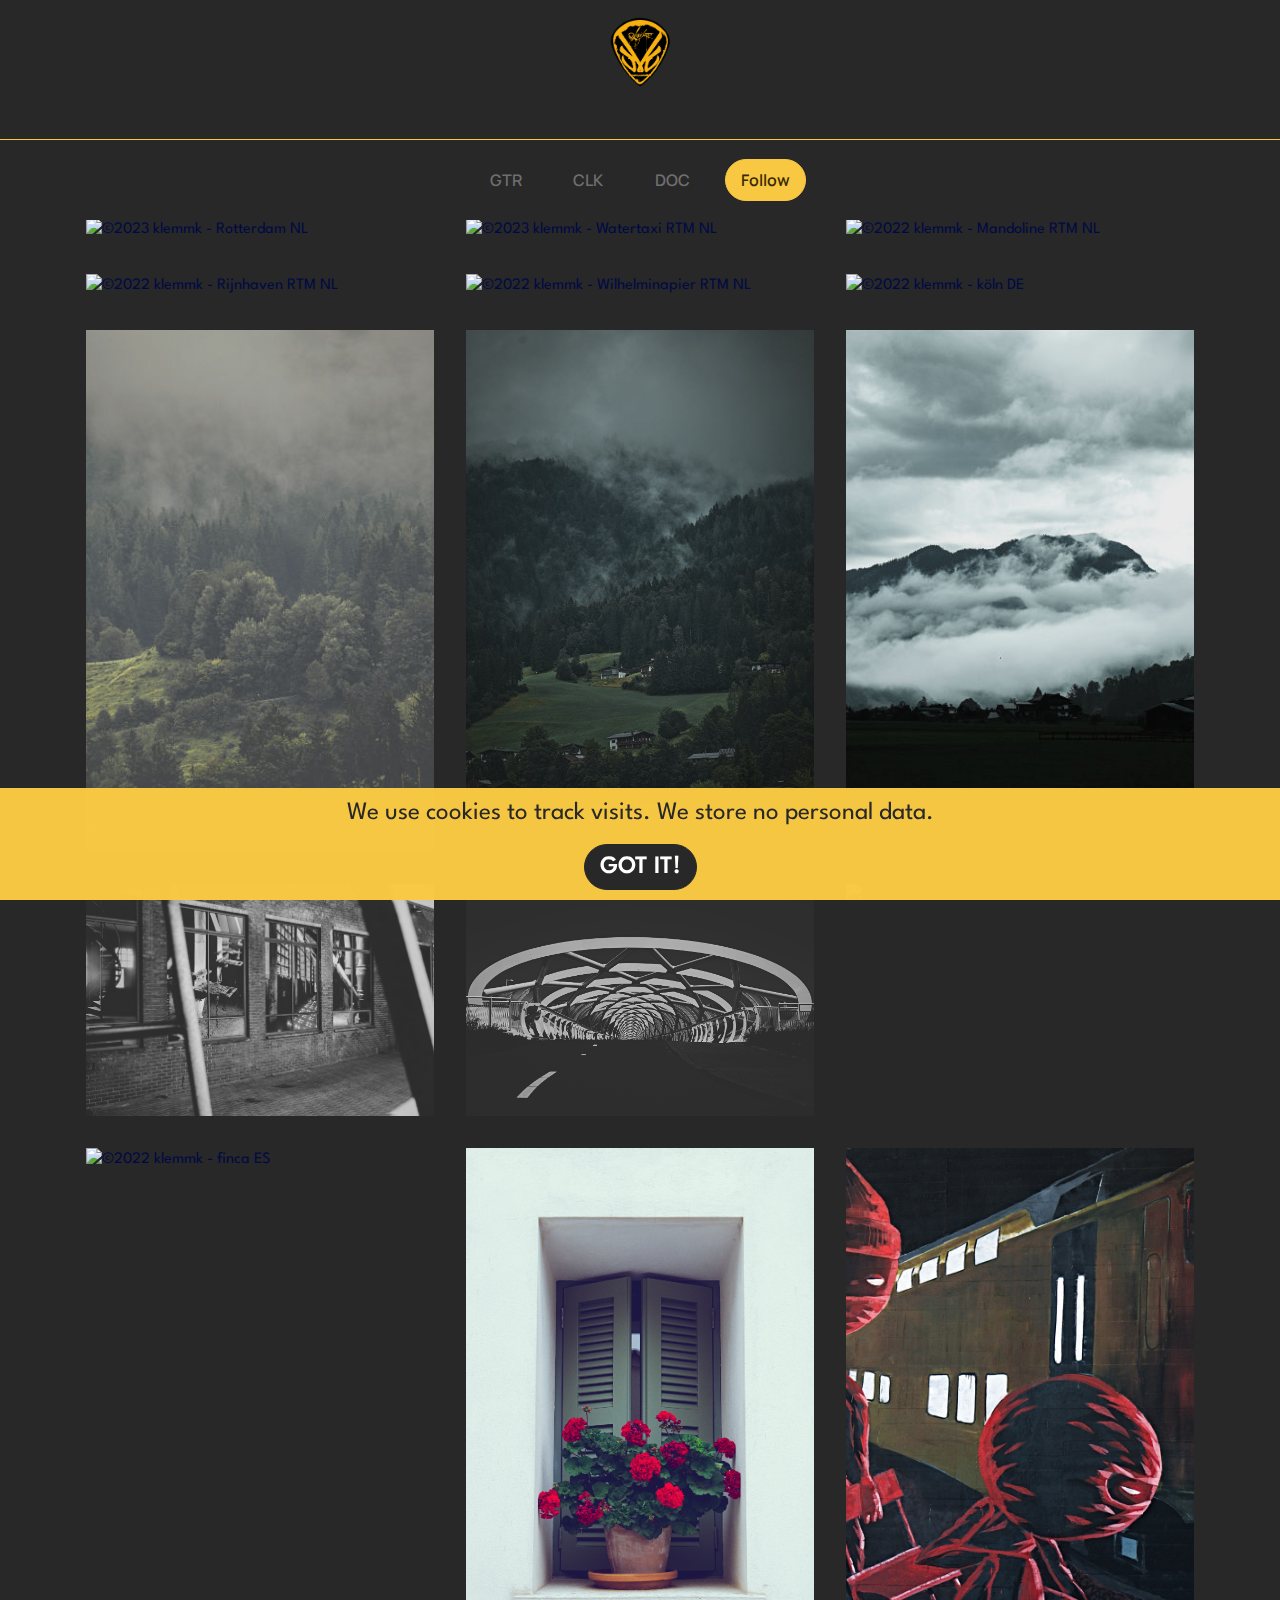
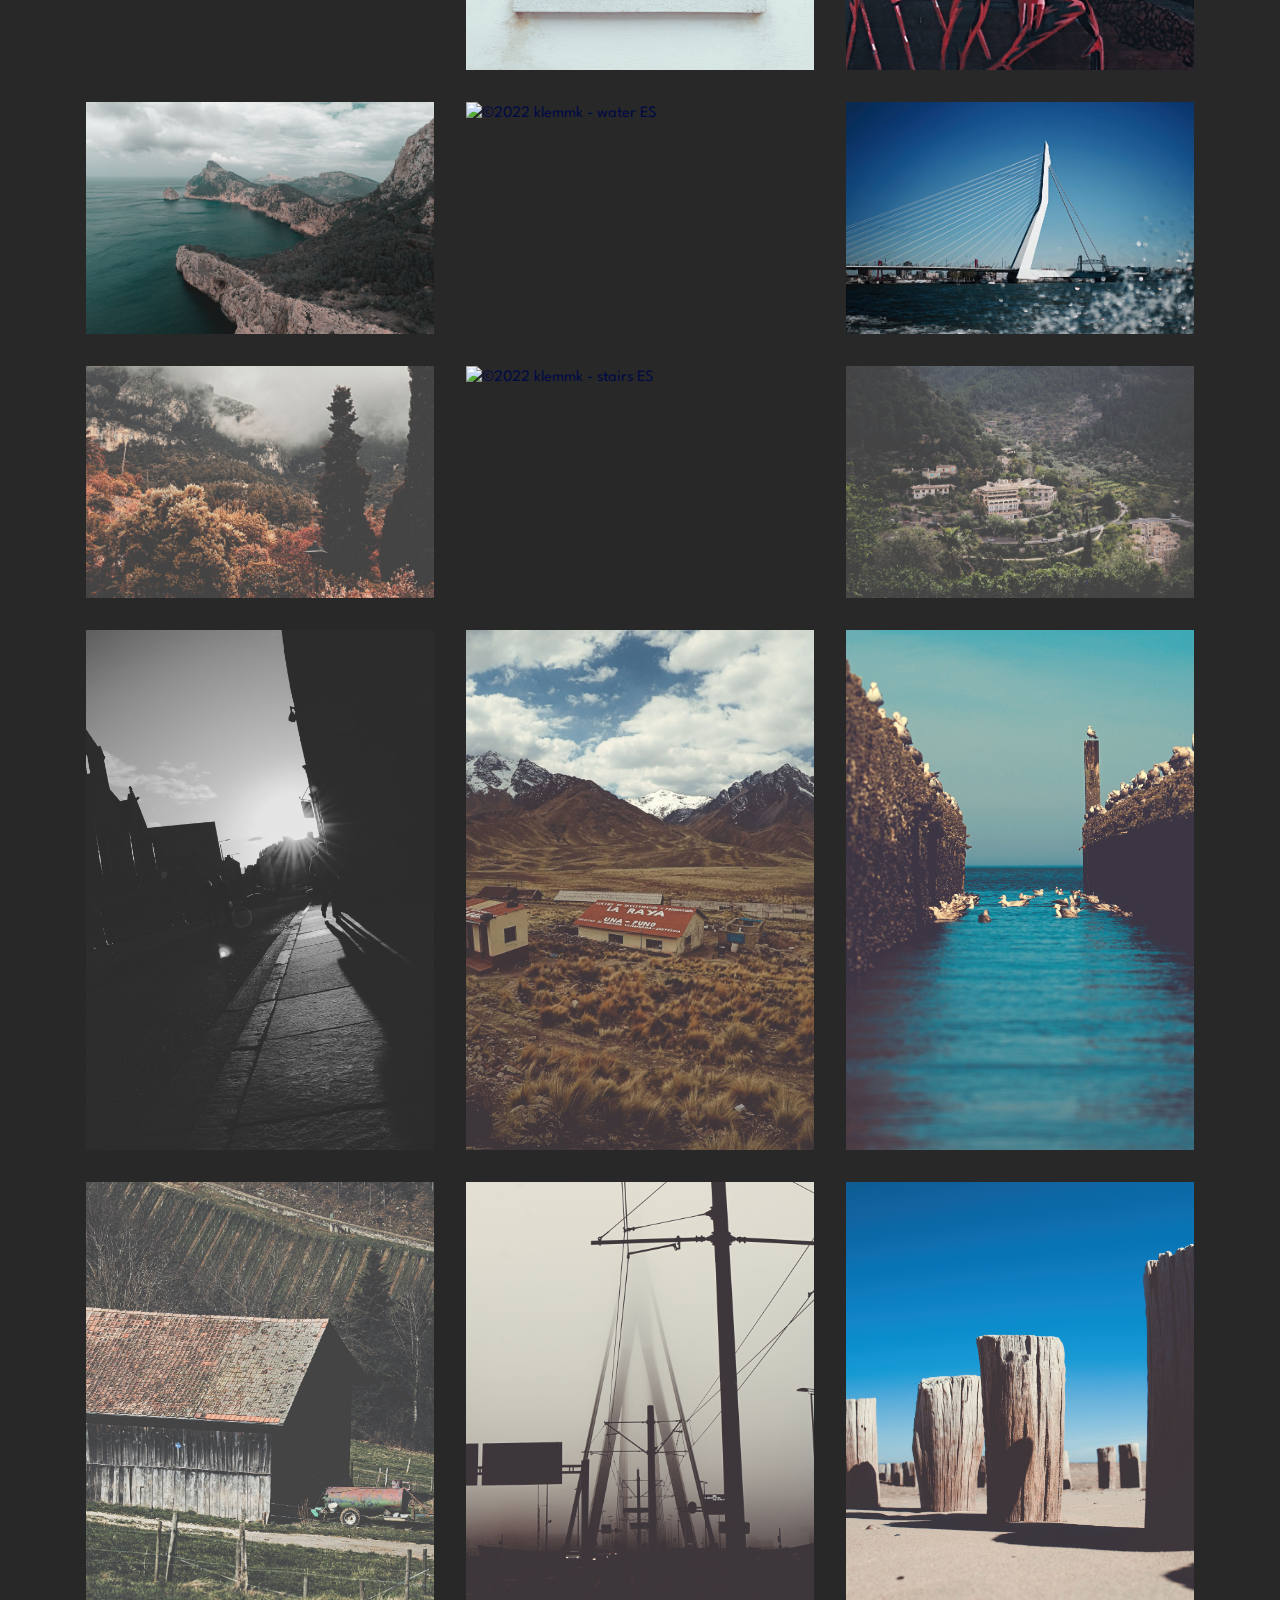
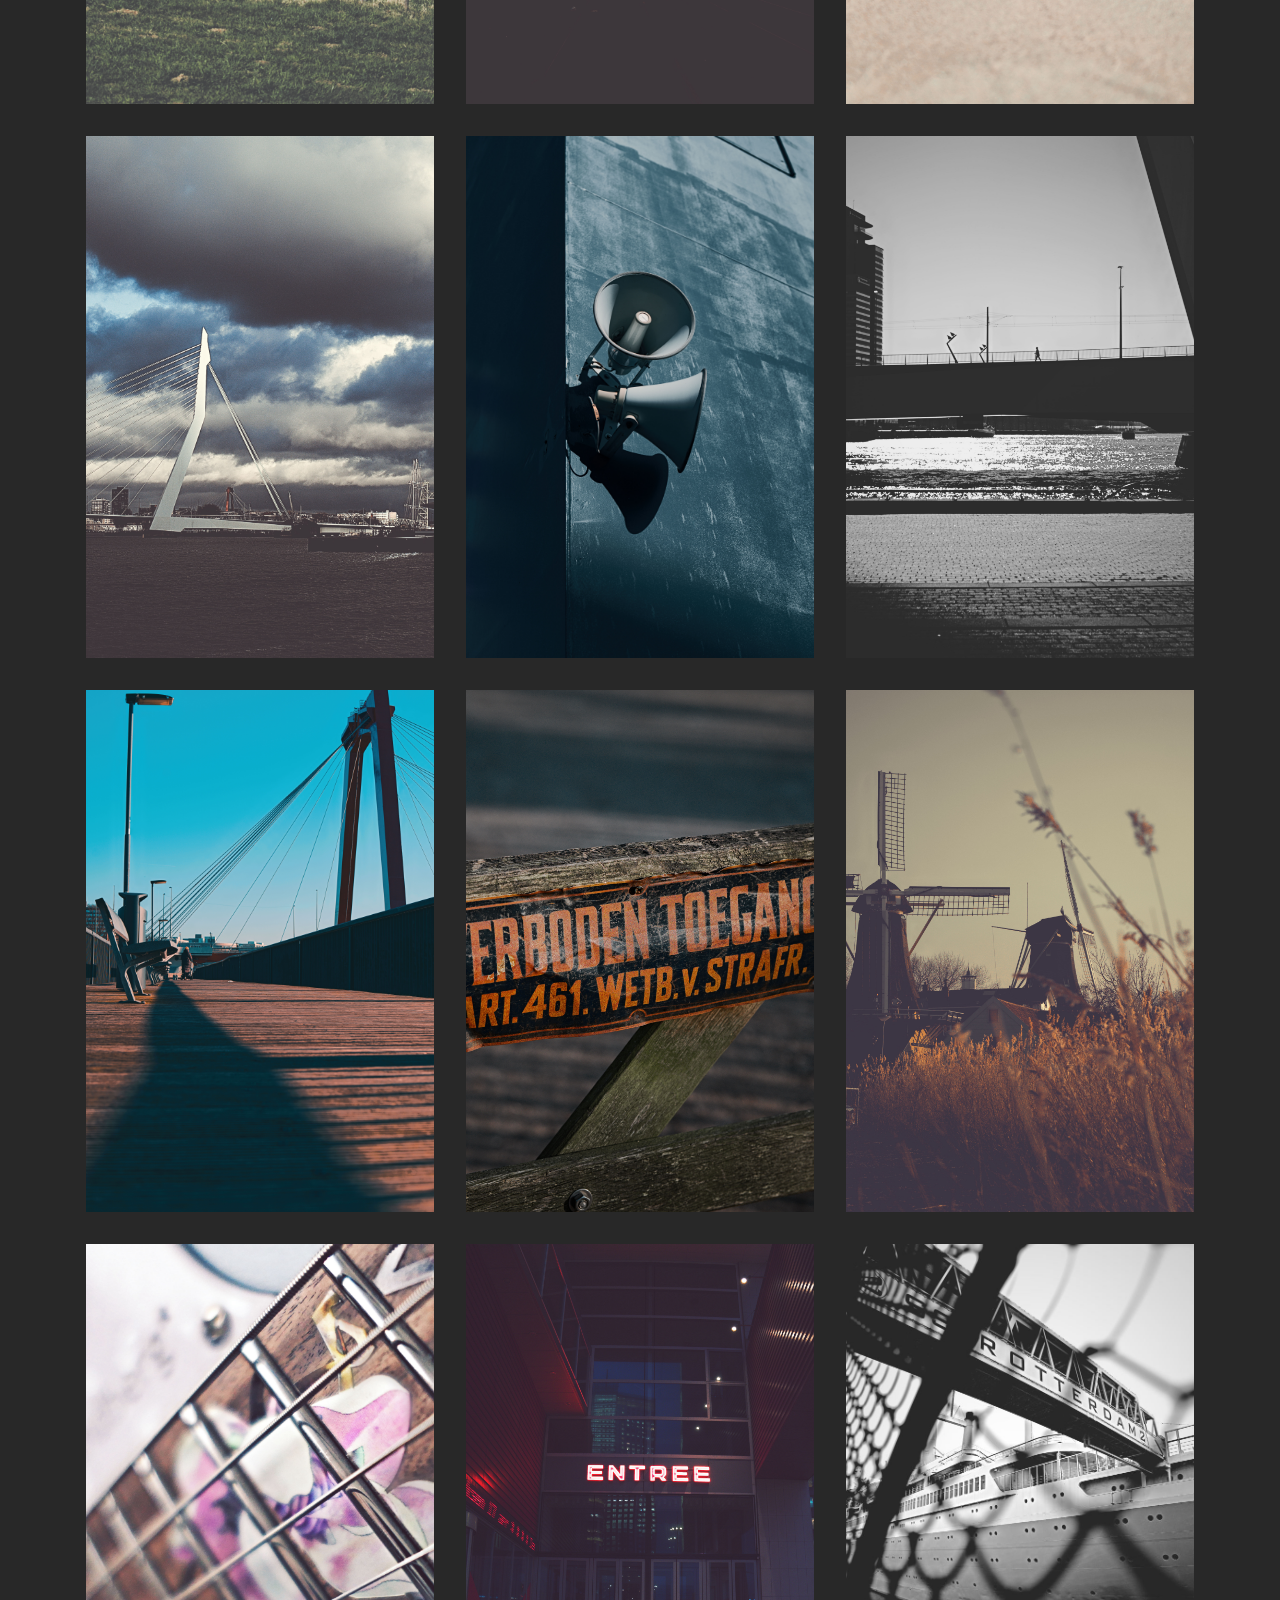
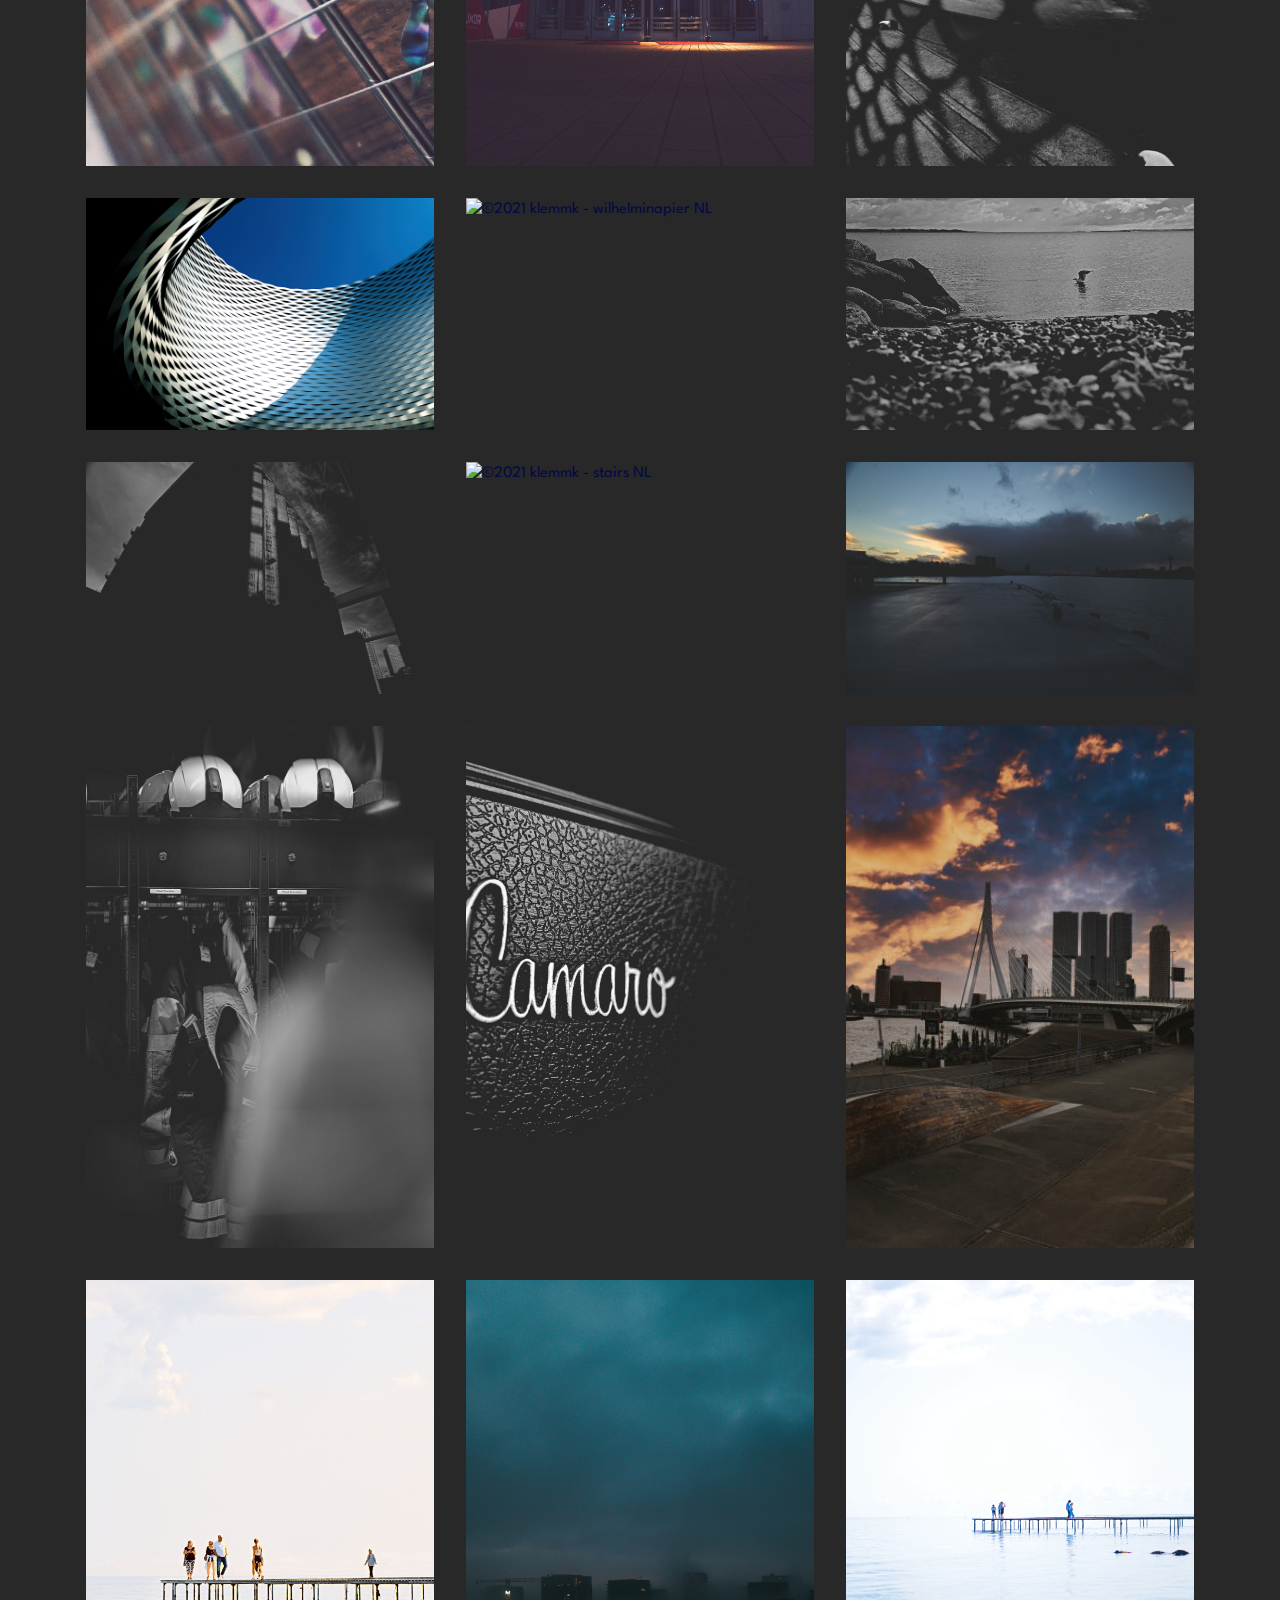
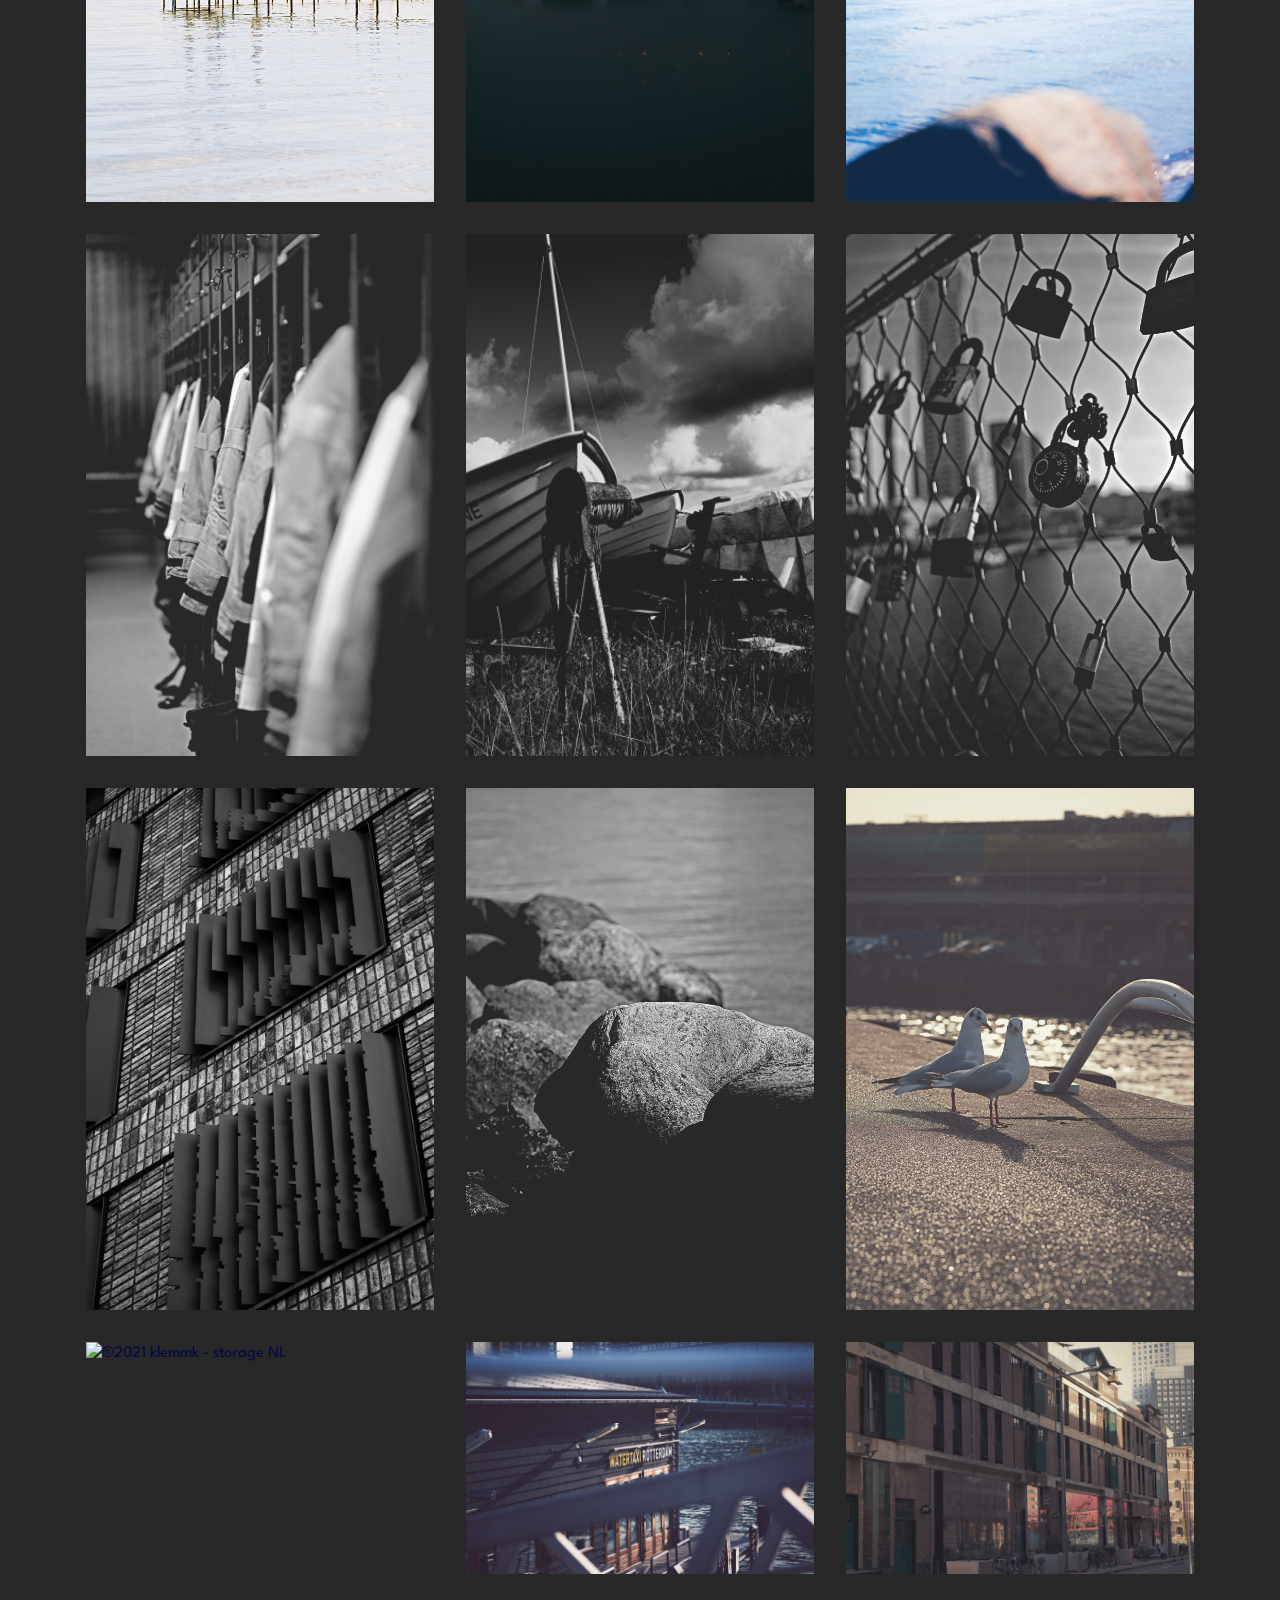
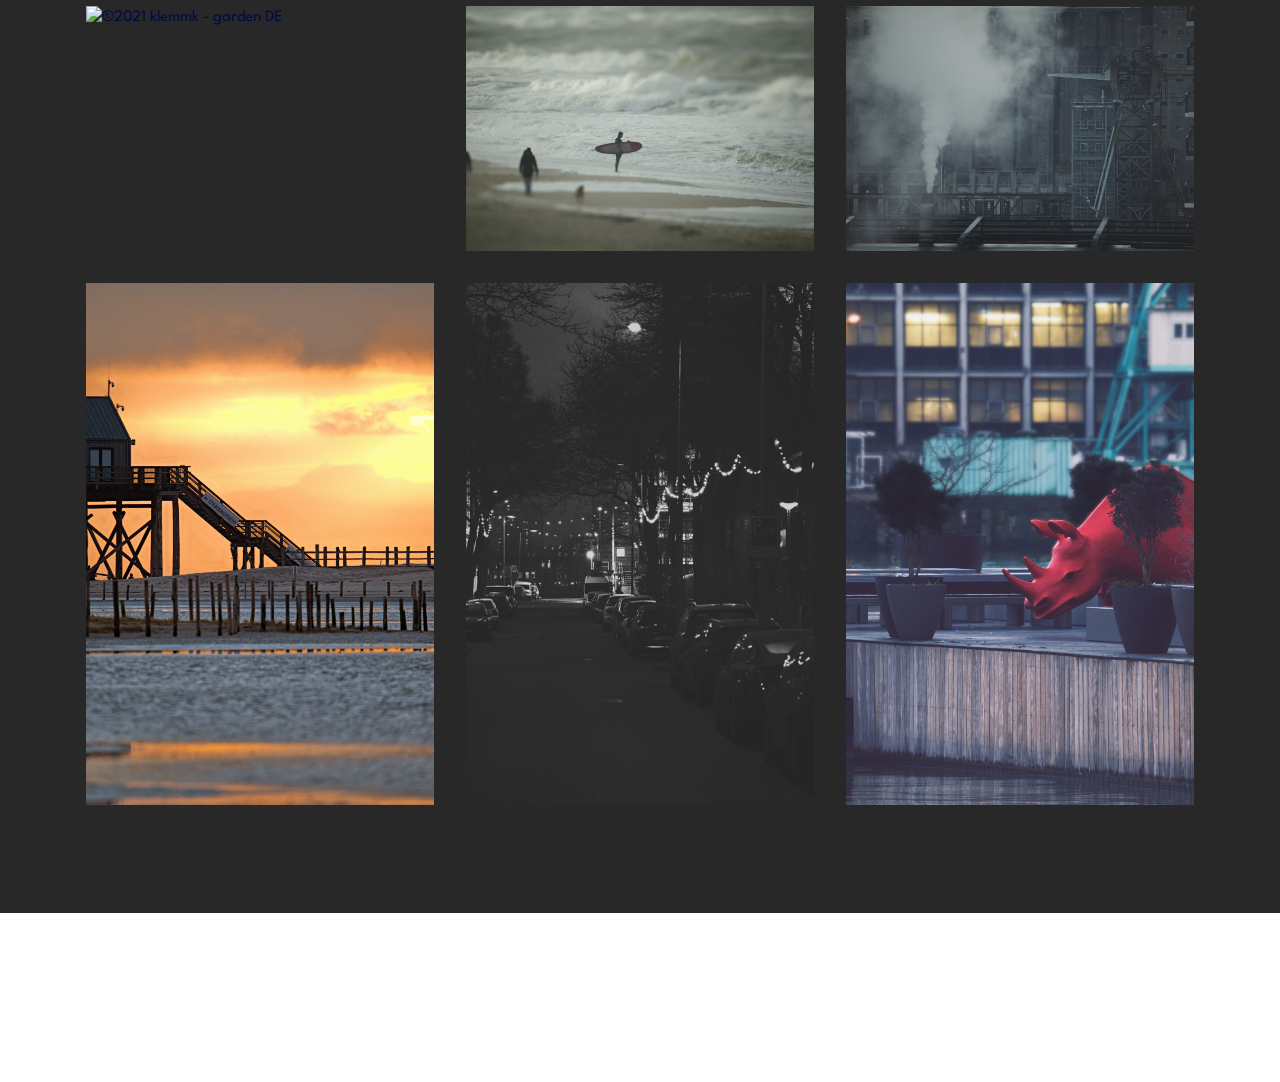
==== commit 447efec5: "Add files via upload" ====
--- a/clk.html
+++ b/clk.html
@@ -1,10 +1,10 @@
 <!DOCTYPE html>
 <html  >
 <head>
-  
+  <!-- Site made with Mobirise Website Builder v5.5.8, https://mobirise.com -->
   <meta charset="UTF-8">
   <meta http-equiv="X-UA-Compatible" content="IE=edge">
-  
+  <meta name="generator" content="Mobirise v5.5.8, mobirise.com">
   <meta name="twitter:card" content="summary_large_image"/>
   <meta name="twitter:image:src" content="assets/images/clk-meta.jpg">
   <meta property="og:image" content="assets/images/clk-meta.jpg">
@@ -102,7 +102,7 @@
     </nav>
 </section>
 
-<section data-bs-version="5.1" class="gallery2 mbr-gallery cid-t8WV75Om8L" id="gallery2-21">
+<section data-bs-version="5.1" class="gallery2 mbr-gallery cid-sVnEJNXmIg" id="gallery2-11">
 
     
 
@@ -110,14 +110,448 @@
 
     <div class="container">
         <div class="row mbr-gallery mt-4">
-            
-            
-            
-            
-            
-            <div class="col-12 col-md-6 col-lg-12 item gallery-image active">
-                <div class="item-wrapper" data-toggle="modal" data-bs-toggle="modal" data-target="#tntrZlm49e-modal" data-bs-target="#tntrZlm49e-modal">
-                    <img class="w-100" src="assets/images/pana9675kk-2216x1477.jpg" alt="kzngr - mandolin NL" data-slide-to="0" data-bs-slide-to="0" data-target="#lb-tntrZlm49e" data-bs-target="#lb-tntrZlm49e">
+            <div class="col-12 col-md-6 col-lg-4 item gallery-image active">
+                <div class="item-wrapper" data-toggle="modal" data-bs-toggle="modal" data-target="#txWWpG1FcF-modal" data-bs-target="#txWWpG1FcF-modal">
+                    <img class="w-100" src="assets/images/pana4357kk-3822x5733.jpg" alt="©2023 klemmk - Rotterdam NL" data-slide-to="0" data-bs-slide-to="0" data-target="#lb-txWWpG1FcF" data-bs-target="#lb-txWWpG1FcF">
+                    <div class="icon-wrapper">
+                        <span class="mobi-mbri mobi-mbri-search mbr-iconfont mbr-iconfont-btn"></span>
+                    </div>
+                </div>
+            </div><div class="col-12 col-md-6 col-lg-4 item gallery-image">
+                <div class="item-wrapper" data-toggle="modal" data-bs-toggle="modal" data-target="#txWWpG1FcF-modal" data-bs-target="#txWWpG1FcF-modal">
+                    <img class="w-100" src="assets/images/pana4043kk-3790x5685.jpg" alt="©2023 klemmk - Watertaxi RTM NL" data-slide-to="1" data-bs-slide-to="1" data-target="#lb-txWWpG1FcF" data-bs-target="#lb-txWWpG1FcF">
+                    <div class="icon-wrapper">
+                        <span class="mobi-mbri mobi-mbri-search mbr-iconfont mbr-iconfont-btn"></span>
+                    </div>
+                </div>
+            </div><div class="col-12 col-md-6 col-lg-4 item gallery-image">
+                <div class="item-wrapper" data-toggle="modal" data-bs-toggle="modal" data-target="#txWWpG1FcF-modal" data-bs-target="#txWWpG1FcF-modal">
+                    <img class="w-100" src="assets/images/pana9675kk-5732x3821.jpg" alt="©2022 klemmk - Mandoline RTM NL" data-slide-to="2" data-bs-slide-to="2" data-target="#lb-txWWpG1FcF" data-bs-target="#lb-txWWpG1FcF">
+                    <div class="icon-wrapper">
+                        <span class="mobi-mbri mobi-mbri-search mbr-iconfont mbr-iconfont-btn"></span>
+                    </div>
+                </div>
+            </div><div class="col-12 col-md-6 col-lg-4 item gallery-image">
+                <div class="item-wrapper" data-toggle="modal" data-bs-toggle="modal" data-target="#txWWpG1FcF-modal" data-bs-target="#txWWpG1FcF-modal">
+                    <img class="w-100" src="assets/images/pana2586kk-5889x3926.jpg" alt="©2022 klemmk - Rijnhaven RTM NL" data-slide-to="3" data-bs-slide-to="3" data-target="#lb-txWWpG1FcF" data-bs-target="#lb-txWWpG1FcF">
+                    <div class="icon-wrapper">
+                        <span class="mobi-mbri mobi-mbri-search mbr-iconfont mbr-iconfont-btn"></span>
+                    </div>
+                </div>
+            </div><div class="col-12 col-md-6 col-lg-4 item gallery-image">
+                <div class="item-wrapper" data-toggle="modal" data-bs-toggle="modal" data-target="#txWWpG1FcF-modal" data-bs-target="#txWWpG1FcF-modal">
+                    <img class="w-100" src="assets/images/pana2521kk-5404x3603.jpg" alt="©2022 klemmk - Wilhelminapier RTM NL" data-slide-to="4" data-bs-slide-to="4" data-target="#lb-txWWpG1FcF" data-bs-target="#lb-txWWpG1FcF">
+                    <div class="icon-wrapper">
+                        <span class="mobi-mbri mobi-mbri-search mbr-iconfont mbr-iconfont-btn"></span>
+                    </div>
+                </div>
+            </div><div class="col-12 col-md-6 col-lg-4 item gallery-image">
+                <div class="item-wrapper" data-toggle="modal" data-bs-toggle="modal" data-target="#txWWpG1FcF-modal" data-bs-target="#txWWpG1FcF-modal">
+                    <img class="w-100" src="assets/images/pana2138kk-819x1229.jpg" alt="©2022 klemmk - köln DE" data-slide-to="5" data-bs-slide-to="5" data-target="#lb-txWWpG1FcF" data-bs-target="#lb-txWWpG1FcF">
+                    <div class="icon-wrapper">
+                        <span class="mobi-mbri mobi-mbri-search mbr-iconfont mbr-iconfont-btn"></span>
+                    </div>
+                </div>
+            </div><div class="col-12 col-md-6 col-lg-4 item gallery-image">
+                <div class="item-wrapper" data-toggle="modal" data-bs-toggle="modal" data-target="#txWWpG1FcF-modal" data-bs-target="#txWWpG1FcF-modal">
+                    <img class="w-100" src="assets/images/pana0334kk-2-819x546.jpg" alt="©2022 klemmk - maassilo art NL" data-slide-to="6" data-bs-slide-to="6" data-target="#lb-txWWpG1FcF" data-bs-target="#lb-txWWpG1FcF">
+                    <div class="icon-wrapper">
+                        <span class="mobi-mbri mobi-mbri-search mbr-iconfont mbr-iconfont-btn"></span>
+                    </div>
+                </div>
+            </div><div class="col-12 col-md-6 col-lg-4 item gallery-image">
+                <div class="item-wrapper" data-toggle="modal" data-bs-toggle="modal" data-target="#txWWpG1FcF-modal" data-bs-target="#txWWpG1FcF-modal">
+                    <img class="w-100" src="assets/images/pana0361kk-696x1044.jpg" alt="©2022 klemmk - maassilo art NL" data-slide-to="7" data-bs-slide-to="7" data-target="#lb-txWWpG1FcF" data-bs-target="#lb-txWWpG1FcF">
+                    <div class="icon-wrapper">
+                        <span class="mobi-mbri mobi-mbri-search mbr-iconfont mbr-iconfont-btn"></span>
+                    </div>
+                </div>
+            </div><div class="col-12 col-md-6 col-lg-4 item gallery-image">
+                <div class="item-wrapper" data-toggle="modal" data-bs-toggle="modal" data-target="#txWWpG1FcF-modal" data-bs-target="#txWWpG1FcF-modal">
+                    <img class="w-100" src="assets/images/pana0439kk-819x546.jpg" alt="©2022 klemmk - maassilo art NL" data-slide-to="8" data-bs-slide-to="8" data-target="#lb-txWWpG1FcF" data-bs-target="#lb-txWWpG1FcF">
+                    <div class="icon-wrapper">
+                        <span class="mobi-mbri mobi-mbri-search mbr-iconfont mbr-iconfont-btn"></span>
+                    </div>
+                </div>
+            </div><div class="col-12 col-md-6 col-lg-4 item gallery-image">
+                <div class="item-wrapper" data-toggle="modal" data-bs-toggle="modal" data-target="#txWWpG1FcF-modal" data-bs-target="#txWWpG1FcF-modal">
+                    <img class="w-100" src="assets/images/pana9257kk-5614x3743.jpg" alt="©2022 klemmk - maassilo art NL" data-slide-to="9" data-bs-slide-to="9" data-target="#lb-txWWpG1FcF" data-bs-target="#lb-txWWpG1FcF">
+                    <div class="icon-wrapper">
+                        <span class="mobi-mbri mobi-mbri-search mbr-iconfont mbr-iconfont-btn"></span>
+                    </div>
+                </div>
+            </div><div class="col-12 col-md-6 col-lg-4 item gallery-image">
+                <div class="item-wrapper" data-toggle="modal" data-bs-toggle="modal" data-target="#txWWpG1FcF-modal" data-bs-target="#txWWpG1FcF-modal">
+                    <img class="w-100" src="assets/images/pana8797kk-5277x3518.jpg" alt="©2022 klemmk - bridge NL" data-slide-to="10" data-bs-slide-to="10" data-target="#lb-txWWpG1FcF" data-bs-target="#lb-txWWpG1FcF">
+                    <div class="icon-wrapper">
+                        <span class="mobi-mbri mobi-mbri-search mbr-iconfont mbr-iconfont-btn"></span>
+                    </div>
+                </div>
+            </div><div class="col-12 col-md-6 col-lg-4 item gallery-image">
+                <div class="item-wrapper" data-toggle="modal" data-bs-toggle="modal" data-target="#txWWpG1FcF-modal" data-bs-target="#txWWpG1FcF-modal">
+                    <img class="w-100" src="assets/images/pana9254kk-3851x5777.jpg" alt="©2022 klemmk - stairs NL" data-slide-to="11" data-bs-slide-to="11" data-target="#lb-txWWpG1FcF" data-bs-target="#lb-txWWpG1FcF">
+                    <div class="icon-wrapper">
+                        <span class="mobi-mbri mobi-mbri-search mbr-iconfont mbr-iconfont-btn"></span>
+                    </div>
+                </div>
+            </div><div class="col-12 col-md-6 col-lg-4 item gallery-image">
+                <div class="item-wrapper" data-toggle="modal" data-bs-toggle="modal" data-target="#txWWpG1FcF-modal" data-bs-target="#txWWpG1FcF-modal">
+                    <img class="w-100" src="assets/images/pana7712kk-5843x3895.jpg" alt="©2022 klemmk - finca ES" data-slide-to="12" data-bs-slide-to="12" data-target="#lb-txWWpG1FcF" data-bs-target="#lb-txWWpG1FcF">
+                    <div class="icon-wrapper">
+                        <span class="mobi-mbri mobi-mbri-search mbr-iconfont mbr-iconfont-btn"></span>
+                    </div>
+                </div>
+            </div><div class="col-12 col-md-6 col-lg-4 item gallery-image">
+                <div class="item-wrapper" data-toggle="modal" data-bs-toggle="modal" data-target="#txWWpG1FcF-modal" data-bs-target="#txWWpG1FcF-modal">
+                    <img class="w-100" src="assets/images/pana7841kk-3405x5108.jpg" alt="©2022 klemmk - flowers ES" data-slide-to="13" data-bs-slide-to="13" data-target="#lb-txWWpG1FcF" data-bs-target="#lb-txWWpG1FcF">
+                    <div class="icon-wrapper">
+                        <span class="mobi-mbri mobi-mbri-search mbr-iconfont mbr-iconfont-btn"></span>
+                    </div>
+                </div>
+            </div><div class="col-12 col-md-6 col-lg-4 item gallery-image">
+                <div class="item-wrapper" data-toggle="modal" data-bs-toggle="modal" data-target="#txWWpG1FcF-modal" data-bs-target="#txWWpG1FcF-modal">
+                    <img class="w-100" src="assets/images/pana8862kk-4366x2911.jpeg" alt="©2022 klemmk - graffiti NL" data-slide-to="14" data-bs-slide-to="14" data-target="#lb-txWWpG1FcF" data-bs-target="#lb-txWWpG1FcF">
+                    <div class="icon-wrapper">
+                        <span class="mobi-mbri mobi-mbri-search mbr-iconfont mbr-iconfont-btn"></span>
+                    </div>
+                </div>
+            </div><div class="col-12 col-md-6 col-lg-4 item gallery-image">
+                <div class="item-wrapper" data-toggle="modal" data-bs-toggle="modal" data-target="#txWWpG1FcF-modal" data-bs-target="#txWWpG1FcF-modal">
+                    <img class="w-100" src="assets/images/pana7913kk-819x546.jpg" alt="©2022 klemmk - cap formentor ES" data-slide-to="15" data-bs-slide-to="15" data-target="#lb-txWWpG1FcF" data-bs-target="#lb-txWWpG1FcF">
+                    <div class="icon-wrapper">
+                        <span class="mobi-mbri mobi-mbri-search mbr-iconfont mbr-iconfont-btn"></span>
+                    </div>
+                </div>
+            </div><div class="col-12 col-md-6 col-lg-4 item gallery-image">
+                <div class="item-wrapper" data-toggle="modal" data-bs-toggle="modal" data-target="#txWWpG1FcF-modal" data-bs-target="#txWWpG1FcF-modal">
+                    <img class="w-100" src="assets/images/pana7992kk-4000x6000.jpg" alt="©2022 klemmk - water ES" data-slide-to="16" data-bs-slide-to="16" data-target="#lb-txWWpG1FcF" data-bs-target="#lb-txWWpG1FcF">
+                    <div class="icon-wrapper">
+                        <span class="mobi-mbri mobi-mbri-search mbr-iconfont mbr-iconfont-btn"></span>
+                    </div>
+                </div>
+            </div><div class="col-12 col-md-6 col-lg-4 item gallery-image">
+                <div class="item-wrapper" data-toggle="modal" data-bs-toggle="modal" data-target="#txWWpG1FcF-modal" data-bs-target="#txWWpG1FcF-modal">
+                    <img class="w-100" src="assets/images/pana6301kk-819x546.jpg" alt="©2022 klemmk - erasmusbrug NL" data-slide-to="17" data-bs-slide-to="17" data-target="#lb-txWWpG1FcF" data-bs-target="#lb-txWWpG1FcF">
+                    <div class="icon-wrapper">
+                        <span class="mobi-mbri mobi-mbri-search mbr-iconfont mbr-iconfont-btn"></span>
+                    </div>
+                </div>
+            </div><div class="col-12 col-md-6 col-lg-4 item gallery-image">
+                <div class="item-wrapper" data-toggle="modal" data-bs-toggle="modal" data-target="#txWWpG1FcF-modal" data-bs-target="#txWWpG1FcF-modal">
+                    <img class="w-100" src="assets/images/pana8239kk-819x546.jpg" alt="©2022 klemmk - forest ES" data-slide-to="18" data-bs-slide-to="18" data-target="#lb-txWWpG1FcF" data-bs-target="#lb-txWWpG1FcF">
+                    <div class="icon-wrapper">
+                        <span class="mobi-mbri mobi-mbri-search mbr-iconfont mbr-iconfont-btn"></span>
+                    </div>
+                </div>
+            </div><div class="col-12 col-md-6 col-lg-4 item gallery-image">
+                <div class="item-wrapper" data-toggle="modal" data-bs-toggle="modal" data-target="#txWWpG1FcF-modal" data-bs-target="#txWWpG1FcF-modal">
+                    <img class="w-100" src="assets/images/pana8233kk-4000x6000.jpg" alt="©2022 klemmk - stairs ES" data-slide-to="19" data-bs-slide-to="19" data-target="#lb-txWWpG1FcF" data-bs-target="#lb-txWWpG1FcF">
+                    <div class="icon-wrapper">
+                        <span class="mobi-mbri mobi-mbri-search mbr-iconfont mbr-iconfont-btn"></span>
+                    </div>
+                </div>
+            </div><div class="col-12 col-md-6 col-lg-4 item gallery-image">
+                <div class="item-wrapper" data-toggle="modal" data-bs-toggle="modal" data-target="#txWWpG1FcF-modal" data-bs-target="#txWWpG1FcF-modal">
+                    <img class="w-100" src="assets/images/pana8158kk-819x546.jpg" alt="©2022 klemmk - villa ES" data-slide-to="20" data-bs-slide-to="20" data-target="#lb-txWWpG1FcF" data-bs-target="#lb-txWWpG1FcF">
+                    <div class="icon-wrapper">
+                        <span class="mobi-mbri mobi-mbri-search mbr-iconfont mbr-iconfont-btn"></span>
+                    </div>
+                </div>
+            </div><div class="col-12 col-md-6 col-lg-4 item gallery-image">
+                <div class="item-wrapper" data-toggle="modal" data-bs-toggle="modal" data-target="#txWWpG1FcF-modal" data-bs-target="#txWWpG1FcF-modal">
+                    <img class="w-100" src="assets/images/dsc-0552kk-2592x3872.jpg" alt="©2022 klemmk - sidewalk UK" data-slide-to="21" data-bs-slide-to="21" data-target="#lb-txWWpG1FcF" data-bs-target="#lb-txWWpG1FcF">
+                    <div class="icon-wrapper">
+                        <span class="mobi-mbri mobi-mbri-search mbr-iconfont mbr-iconfont-btn"></span>
+                    </div>
+                </div>
+            </div><div class="col-12 col-md-6 col-lg-4 item gallery-image">
+                <div class="item-wrapper" data-toggle="modal" data-bs-toggle="modal" data-target="#txWWpG1FcF-modal" data-bs-target="#txWWpG1FcF-modal">
+                    <img class="w-100" src="assets/images/gopr0738kk-3867x2900.jpg" alt="©2022 klemmk - landscape PER" data-slide-to="22" data-bs-slide-to="22" data-target="#lb-txWWpG1FcF" data-bs-target="#lb-txWWpG1FcF">
+                    <div class="icon-wrapper">
+                        <span class="mobi-mbri mobi-mbri-search mbr-iconfont mbr-iconfont-btn"></span>
+                    </div>
+                </div>
+            </div><div class="col-12 col-md-6 col-lg-4 item gallery-image">
+                <div class="item-wrapper" data-toggle="modal" data-bs-toggle="modal" data-target="#txWWpG1FcF-modal" data-bs-target="#txWWpG1FcF-modal">
+                    <img class="w-100" src="assets/images/pana7069kk-5449x3632.jpg" alt="©2022 klemmk - jetty NL" data-slide-to="23" data-bs-slide-to="23" data-target="#lb-txWWpG1FcF" data-bs-target="#lb-txWWpG1FcF">
+                    <div class="icon-wrapper">
+                        <span class="mobi-mbri mobi-mbri-search mbr-iconfont mbr-iconfont-btn"></span>
+                    </div>
+                </div>
+            </div><div class="col-12 col-md-6 col-lg-4 item gallery-image">
+                <div class="item-wrapper" data-toggle="modal" data-bs-toggle="modal" data-target="#txWWpG1FcF-modal" data-bs-target="#txWWpG1FcF-modal">
+                    <img class="w-100" src="assets/images/pana6049kk-5039x3359.jpg" alt="©2022 klemmk - cabin CH" data-slide-to="24" data-bs-slide-to="24" data-target="#lb-txWWpG1FcF" data-bs-target="#lb-txWWpG1FcF">
+                    <div class="icon-wrapper">
+                        <span class="mobi-mbri mobi-mbri-search mbr-iconfont mbr-iconfont-btn"></span>
+                    </div>
+                </div>
+            </div><div class="col-12 col-md-6 col-lg-4 item gallery-image">
+                <div class="item-wrapper" data-toggle="modal" data-bs-toggle="modal" data-target="#txWWpG1FcF-modal" data-bs-target="#txWWpG1FcF-modal">
+                    <img class="w-100" src="assets/images/pana6435kketb-4000x6000.jpg" alt="©2022 klemmk - erasmusbrug fog NL" data-slide-to="25" data-bs-slide-to="25" data-target="#lb-txWWpG1FcF" data-bs-target="#lb-txWWpG1FcF">
+                    <div class="icon-wrapper">
+                        <span class="mobi-mbri mobi-mbri-search mbr-iconfont mbr-iconfont-btn"></span>
+                    </div>
+                </div>
+            </div><div class="col-12 col-md-6 col-lg-4 item gallery-image">
+                <div class="item-wrapper" data-toggle="modal" data-bs-toggle="modal" data-target="#txWWpG1FcF-modal" data-bs-target="#txWWpG1FcF-modal">
+                    <img class="w-100" src="assets/images/pana7180kk-5882x3921.jpg" alt="©2022 klemmk - jetty NL" data-slide-to="26" data-bs-slide-to="26" data-target="#lb-txWWpG1FcF" data-bs-target="#lb-txWWpG1FcF">
+                    <div class="icon-wrapper">
+                        <span class="mobi-mbri mobi-mbri-search mbr-iconfont mbr-iconfont-btn"></span>
+                    </div>
+                </div>
+            </div><div class="col-12 col-md-6 col-lg-4 item gallery-image">
+                <div class="item-wrapper" data-toggle="modal" data-bs-toggle="modal" data-target="#txWWpG1FcF-modal" data-bs-target="#txWWpG1FcF-modal">
+                    <img class="w-100" src="assets/images/plx50050kk-3-6000x3055.jpg" alt="©2022 klemmk - erasmusbrug pano NL" data-slide-to="27" data-bs-slide-to="27" data-target="#lb-txWWpG1FcF" data-bs-target="#lb-txWWpG1FcF">
+                    <div class="icon-wrapper">
+                        <span class="mobi-mbri mobi-mbri-search mbr-iconfont mbr-iconfont-btn"></span>
+                    </div>
+                </div>
+            </div><div class="col-12 col-md-6 col-lg-4 item gallery-image">
+                <div class="item-wrapper" data-toggle="modal" data-bs-toggle="modal" data-target="#txWWpG1FcF-modal" data-bs-target="#txWWpG1FcF-modal">
+                    <img class="w-100" src="assets/images/pana5514kk-3611x5417.jpg" alt="©2022 klemmk - speakers NL" data-slide-to="28" data-bs-slide-to="28" data-target="#lb-txWWpG1FcF" data-bs-target="#lb-txWWpG1FcF">
+                    <div class="icon-wrapper">
+                        <span class="mobi-mbri mobi-mbri-search mbr-iconfont mbr-iconfont-btn"></span>
+                    </div>
+                </div>
+            </div><div class="col-12 col-md-6 col-lg-4 item gallery-image">
+                <div class="item-wrapper" data-toggle="modal" data-bs-toggle="modal" data-target="#txWWpG1FcF-modal" data-bs-target="#txWWpG1FcF-modal">
+                    <img class="w-100" src="assets/images/pana5564kk-5946x3964.jpg" alt="©2022 klemmk - erasmusbrug bw NL" data-slide-to="29" data-bs-slide-to="29" data-target="#lb-txWWpG1FcF" data-bs-target="#lb-txWWpG1FcF">
+                    <div class="icon-wrapper">
+                        <span class="mobi-mbri mobi-mbri-search mbr-iconfont mbr-iconfont-btn"></span>
+                    </div>
+                </div>
+            </div><div class="col-12 col-md-6 col-lg-4 item gallery-image">
+                <div class="item-wrapper" data-toggle="modal" data-bs-toggle="modal" data-target="#txWWpG1FcF-modal" data-bs-target="#txWWpG1FcF-modal">
+                    <img class="w-100" src="assets/images/pana5102kk-4000x6000.jpg" alt="©2022 klemmk - wilhelmbrug NL" data-slide-to="30" data-bs-slide-to="30" data-target="#lb-txWWpG1FcF" data-bs-target="#lb-txWWpG1FcF">
+                    <div class="icon-wrapper">
+                        <span class="mobi-mbri mobi-mbri-search mbr-iconfont mbr-iconfont-btn"></span>
+                    </div>
+                </div>
+            </div><div class="col-12 col-md-6 col-lg-4 item gallery-image">
+                <div class="item-wrapper" data-toggle="modal" data-bs-toggle="modal" data-target="#txWWpG1FcF-modal" data-bs-target="#txWWpG1FcF-modal">
+                    <img class="w-100" src="assets/images/pana5422kk-6000x4000.jpg" alt="©2022 klemmk - verboden NL" data-slide-to="31" data-bs-slide-to="31" data-target="#lb-txWWpG1FcF" data-bs-target="#lb-txWWpG1FcF">
+                    <div class="icon-wrapper">
+                        <span class="mobi-mbri mobi-mbri-search mbr-iconfont mbr-iconfont-btn"></span>
+                    </div>
+                </div>
+            </div><div class="col-12 col-md-6 col-lg-4 item gallery-image">
+                <div class="item-wrapper" data-toggle="modal" data-bs-toggle="modal" data-target="#txWWpG1FcF-modal" data-bs-target="#txWWpG1FcF-modal">
+                    <img class="w-100" src="assets/images/pana5429kk-6000x4000.jpg" alt="©2022 klemmk - mills NL" data-slide-to="32" data-bs-slide-to="32" data-target="#lb-txWWpG1FcF" data-bs-target="#lb-txWWpG1FcF">
+                    <div class="icon-wrapper">
+                        <span class="mobi-mbri mobi-mbri-search mbr-iconfont mbr-iconfont-btn"></span>
+                    </div>
+                </div>
+            </div><div class="col-12 col-md-6 col-lg-4 item gallery-image">
+                <div class="item-wrapper" data-toggle="modal" data-bs-toggle="modal" data-target="#txWWpG1FcF-modal" data-bs-target="#txWWpG1FcF-modal">
+                    <img class="w-100" src="assets/images/p1040094kk-2-5472x3080.jpg" alt="©2022 klemmk - guitar flowers NL" data-slide-to="33" data-bs-slide-to="33" data-target="#lb-txWWpG1FcF" data-bs-target="#lb-txWWpG1FcF">
+                    <div class="icon-wrapper">
+                        <span class="mobi-mbri mobi-mbri-search mbr-iconfont mbr-iconfont-btn"></span>
+                    </div>
+                </div>
+            </div><div class="col-12 col-md-6 col-lg-4 item gallery-image">
+                <div class="item-wrapper" data-toggle="modal" data-bs-toggle="modal" data-target="#txWWpG1FcF-modal" data-bs-target="#txWWpG1FcF-modal">
+                    <img class="w-100" src="assets/images/pana4563kk-6000x4000.jpg" alt="©2022 klemmk - theater NL" data-slide-to="34" data-bs-slide-to="34" data-target="#lb-txWWpG1FcF" data-bs-target="#lb-txWWpG1FcF">
+                    <div class="icon-wrapper">
+                        <span class="mobi-mbri mobi-mbri-search mbr-iconfont mbr-iconfont-btn"></span>
+                    </div>
+                </div>
+            </div><div class="col-12 col-md-6 col-lg-4 item gallery-image">
+                <div class="item-wrapper" data-toggle="modal" data-bs-toggle="modal" data-target="#txWWpG1FcF-modal" data-bs-target="#txWWpG1FcF-modal">
+                    <img class="w-100" src="assets/images/pana1745kk-738x1107.jpg" alt="©2021 klemmk - ss rotterdam NL" data-slide-to="35" data-bs-slide-to="35" data-target="#lb-txWWpG1FcF" data-bs-target="#lb-txWWpG1FcF">
+                    <div class="icon-wrapper">
+                        <span class="mobi-mbri mobi-mbri-search mbr-iconfont mbr-iconfont-btn"></span>
+                    </div>
+                </div>
+            </div><div class="col-12 col-md-6 col-lg-4 item gallery-image">
+                <div class="item-wrapper" data-toggle="modal" data-bs-toggle="modal" data-target="#txWWpG1FcF-modal" data-bs-target="#txWWpG1FcF-modal">
+                    <img class="w-100" src="assets/images/pana3347kk-6000x4000.jpg" alt="©2021 klemmk - congresscenter CH" data-slide-to="36" data-bs-slide-to="36" data-target="#lb-txWWpG1FcF" data-bs-target="#lb-txWWpG1FcF">
+                    <div class="icon-wrapper">
+                        <span class="mobi-mbri mobi-mbri-search mbr-iconfont mbr-iconfont-btn"></span>
+                    </div>
+                </div>
+            </div><div class="col-12 col-md-6 col-lg-4 item gallery-image">
+                <div class="item-wrapper" data-toggle="modal" data-bs-toggle="modal" data-target="#txWWpG1FcF-modal" data-bs-target="#txWWpG1FcF-modal">
+                    <img class="w-100" src="assets/images/pana3650kk-4000x6000.jpg" alt="©2021 klemmk - wilhelminapier NL" data-slide-to="37" data-bs-slide-to="37" data-target="#lb-txWWpG1FcF" data-bs-target="#lb-txWWpG1FcF">
+                    <div class="icon-wrapper">
+                        <span class="mobi-mbri mobi-mbri-search mbr-iconfont mbr-iconfont-btn"></span>
+                    </div>
+                </div>
+            </div><div class="col-12 col-md-6 col-lg-4 item gallery-image">
+                <div class="item-wrapper" data-toggle="modal" data-bs-toggle="modal" data-target="#txWWpG1FcF-modal" data-bs-target="#txWWpG1FcF-modal">
+                    <img class="w-100" src="assets/images/pana2229kk-5106x3406.jpg" alt="©2021 klemmk - rockybeach DK" data-slide-to="38" data-bs-slide-to="38" data-target="#lb-txWWpG1FcF" data-bs-target="#lb-txWWpG1FcF">
+                    <div class="icon-wrapper">
+                        <span class="mobi-mbri mobi-mbri-search mbr-iconfont mbr-iconfont-btn"></span>
+                    </div>
+                </div>
+            </div><div class="col-12 col-md-6 col-lg-4 item gallery-image">
+                <div class="item-wrapper" data-toggle="modal" data-bs-toggle="modal" data-target="#txWWpG1FcF-modal" data-bs-target="#txWWpG1FcF-modal">
+                    <img class="w-100" src="assets/images/pana3106kk-5864x3909.jpg" alt="©2021 klemmk - rijnhaven NL" data-slide-to="39" data-bs-slide-to="39" data-target="#lb-txWWpG1FcF" data-bs-target="#lb-txWWpG1FcF">
+                    <div class="icon-wrapper">
+                        <span class="mobi-mbri mobi-mbri-search mbr-iconfont mbr-iconfont-btn"></span>
+                    </div>
+                </div>
+            </div><div class="col-12 col-md-6 col-lg-4 item gallery-image">
+                <div class="item-wrapper" data-toggle="modal" data-bs-toggle="modal" data-target="#txWWpG1FcF-modal" data-bs-target="#txWWpG1FcF-modal">
+                    <img class="w-100" src="assets/images/pana4667kk-4000x6000.jpg" alt="©2021 klemmk - stairs NL" data-slide-to="40" data-bs-slide-to="40" data-target="#lb-txWWpG1FcF" data-bs-target="#lb-txWWpG1FcF">
+                    <div class="icon-wrapper">
+                        <span class="mobi-mbri mobi-mbri-search mbr-iconfont mbr-iconfont-btn"></span>
+                    </div>
+                </div>
+            </div><div class="col-12 col-md-6 col-lg-4 item gallery-image">
+                <div class="item-wrapper" data-toggle="modal" data-bs-toggle="modal" data-target="#txWWpG1FcF-modal" data-bs-target="#txWWpG1FcF-modal">
+                    <img class="w-100" src="assets/images/pana3766kk-6000x4000.jpg" alt="©2021 klemmk - wilhelminakade NL" data-slide-to="41" data-bs-slide-to="41" data-target="#lb-txWWpG1FcF" data-bs-target="#lb-txWWpG1FcF">
+                    <div class="icon-wrapper">
+                        <span class="mobi-mbri mobi-mbri-search mbr-iconfont mbr-iconfont-btn"></span>
+                    </div>
+                </div>
+            </div><div class="col-12 col-md-6 col-lg-4 item gallery-image">
+                <div class="item-wrapper" data-toggle="modal" data-bs-toggle="modal" data-target="#txWWpG1FcF-modal" data-bs-target="#txWWpG1FcF-modal">
+                    <img class="w-100" src="assets/images/pana1939kk-738x1107.jpg" alt="©2021 klemmk - rescue CH" data-slide-to="42" data-bs-slide-to="42" data-target="#lb-txWWpG1FcF" data-bs-target="#lb-txWWpG1FcF">
+                    <div class="icon-wrapper">
+                        <span class="mobi-mbri mobi-mbri-search mbr-iconfont mbr-iconfont-btn"></span>
+                    </div>
+                </div>
+            </div><div class="col-12 col-md-6 col-lg-4 item gallery-image">
+                <div class="item-wrapper" data-toggle="modal" data-bs-toggle="modal" data-target="#txWWpG1FcF-modal" data-bs-target="#txWWpG1FcF-modal">
+                    <img class="w-100" src="assets/images/pana2009kk-5318x3545.jpg" alt="©2021 klemmk - camaro CH" data-slide-to="43" data-bs-slide-to="43" data-target="#lb-txWWpG1FcF" data-bs-target="#lb-txWWpG1FcF">
+                    <div class="icon-wrapper">
+                        <span class="mobi-mbri mobi-mbri-search mbr-iconfont mbr-iconfont-btn"></span>
+                    </div>
+                </div>
+            </div><div class="col-12 col-md-6 col-lg-4 item gallery-image">
+                <div class="item-wrapper" data-toggle="modal" data-bs-toggle="modal" data-target="#txWWpG1FcF-modal" data-bs-target="#txWWpG1FcF-modal">
+                    <img class="w-100" src="assets/images/pana0573-738x492.jpg" alt="©2021 klemmk - rotterdam sky NL" data-slide-to="44" data-bs-slide-to="44" data-target="#lb-txWWpG1FcF" data-bs-target="#lb-txWWpG1FcF">
+                    <div class="icon-wrapper">
+                        <span class="mobi-mbri mobi-mbri-search mbr-iconfont mbr-iconfont-btn"></span>
+                    </div>
+                </div>
+            </div><div class="col-12 col-md-6 col-lg-4 item gallery-image">
+                <div class="item-wrapper" data-toggle="modal" data-bs-toggle="modal" data-target="#txWWpG1FcF-modal" data-bs-target="#txWWpG1FcF-modal">
+                    <img class="w-100" src="assets/images/pana2671kk-5524x3683.jpg" alt="©2021 klemmk - endlessbridge DK" data-slide-to="45" data-bs-slide-to="45" data-target="#lb-txWWpG1FcF" data-bs-target="#lb-txWWpG1FcF">
+                    <div class="icon-wrapper">
+                        <span class="mobi-mbri mobi-mbri-search mbr-iconfont mbr-iconfont-btn"></span>
+                    </div>
+                </div>
+            </div>
+            
+            
+            
+            
+            <div class="col-12 col-md-6 col-lg-4 item gallery-image">
+                <div class="item-wrapper" data-toggle="modal" data-bs-toggle="modal" data-target="#txWWpG1FcF-modal" data-bs-target="#txWWpG1FcF-modal">
+                    <img class="w-100" src="assets/images/pana4449kk-5064x3376.jpg" alt="©2021 klemmk - fog NL" data-slide-to="46" data-bs-slide-to="46" data-target="#lb-txWWpG1FcF" data-bs-target="#lb-txWWpG1FcF">
+                    <div class="icon-wrapper">
+                        <span class="mobi-mbri mobi-mbri-search mbr-iconfont mbr-iconfont-btn"></span>
+                    </div>
+                </div>
+            </div><div class="col-12 col-md-6 col-lg-4 item gallery-image">
+                <div class="item-wrapper" data-toggle="modal" data-bs-toggle="modal" data-target="#txWWpG1FcF-modal" data-bs-target="#txWWpG1FcF-modal">
+                    <img class="w-100" src="assets/images/pana2663kk-4000x6000.jpg" alt="©2021 klemmk - endlessbridge II DK" data-slide-to="47" data-bs-slide-to="47" data-target="#lb-txWWpG1FcF" data-bs-target="#lb-txWWpG1FcF">
+                    <div class="icon-wrapper">
+                        <span class="mobi-mbri mobi-mbri-search mbr-iconfont mbr-iconfont-btn"></span>
+                    </div>
+                </div>
+            </div><div class="col-12 col-md-6 col-lg-4 item gallery-image">
+                <div class="item-wrapper" data-toggle="modal" data-bs-toggle="modal" data-target="#txWWpG1FcF-modal" data-bs-target="#txWWpG1FcF-modal">
+                    <img class="w-100" src="assets/images/pana1941kk-738x1107.jpg" alt="©2021 klemmk - emergency CH" data-slide-to="48" data-bs-slide-to="48" data-target="#lb-txWWpG1FcF" data-bs-target="#lb-txWWpG1FcF">
+                    <div class="icon-wrapper">
+                        <span class="mobi-mbri mobi-mbri-search mbr-iconfont mbr-iconfont-btn"></span>
+                    </div>
+                </div>
+            </div><div class="col-12 col-md-6 col-lg-4 item gallery-image">
+                <div class="item-wrapper" data-toggle="modal" data-bs-toggle="modal" data-target="#txWWpG1FcF-modal" data-bs-target="#txWWpG1FcF-modal">
+                    <img class="w-100" src="assets/images/pana2147kk-738x492.jpg" alt="©2021 klemmk - boat DK" data-slide-to="49" data-bs-slide-to="49" data-target="#lb-txWWpG1FcF" data-bs-target="#lb-txWWpG1FcF">
+                    <div class="icon-wrapper">
+                        <span class="mobi-mbri mobi-mbri-search mbr-iconfont mbr-iconfont-btn"></span>
+                    </div>
+                </div>
+            </div><div class="col-12 col-md-6 col-lg-4 item gallery-image">
+                <div class="item-wrapper" data-toggle="modal" data-bs-toggle="modal" data-target="#txWWpG1FcF-modal" data-bs-target="#txWWpG1FcF-modal">
+                    <img class="w-100" src="assets/images/pana3154kk-6000x4000.jpg" alt="©2021 klemmk - lovelocks NL" data-slide-to="50" data-bs-slide-to="50" data-target="#lb-txWWpG1FcF" data-bs-target="#lb-txWWpG1FcF">
+                    <div class="icon-wrapper">
+                        <span class="mobi-mbri mobi-mbri-search mbr-iconfont mbr-iconfont-btn"></span>
+                    </div>
+                </div>
+            </div><div class="col-12 col-md-6 col-lg-4 item gallery-image">
+                <div class="item-wrapper" data-toggle="modal" data-bs-toggle="modal" data-target="#txWWpG1FcF-modal" data-bs-target="#txWWpG1FcF-modal">
+                    <img class="w-100" src="assets/images/pana3728kk-3423x5135.jpg" alt="©2021 klemmk - designparking NL" data-slide-to="51" data-bs-slide-to="51" data-target="#lb-txWWpG1FcF" data-bs-target="#lb-txWWpG1FcF">
+                    <div class="icon-wrapper">
+                        <span class="mobi-mbri mobi-mbri-search mbr-iconfont mbr-iconfont-btn"></span>
+                    </div>
+                </div>
+            </div><div class="col-12 col-md-6 col-lg-4 item gallery-image">
+                <div class="item-wrapper" data-toggle="modal" data-bs-toggle="modal" data-target="#txWWpG1FcF-modal" data-bs-target="#txWWpG1FcF-modal">
+                    <img class="w-100" src="assets/images/pana2658kk-6000x4000.jpg" alt="©2021 klemmk - rocks DK" data-slide-to="52" data-bs-slide-to="52" data-target="#lb-txWWpG1FcF" data-bs-target="#lb-txWWpG1FcF">
+                    <div class="icon-wrapper">
+                        <span class="mobi-mbri mobi-mbri-search mbr-iconfont mbr-iconfont-btn"></span>
+                    </div>
+                </div>
+            </div><div class="col-12 col-md-6 col-lg-4 item gallery-image">
+                <div class="item-wrapper" data-toggle="modal" data-bs-toggle="modal" data-target="#txWWpG1FcF-modal" data-bs-target="#txWWpG1FcF-modal">
+                    <img class="w-100" src="assets/images/pana3663kk-6000x4000.jpg" alt="©2021 klemmk - seagulls NL" data-slide-to="53" data-bs-slide-to="53" data-target="#lb-txWWpG1FcF" data-bs-target="#lb-txWWpG1FcF">
+                    <div class="icon-wrapper">
+                        <span class="mobi-mbri mobi-mbri-search mbr-iconfont mbr-iconfont-btn"></span>
+                    </div>
+                </div>
+            </div><div class="col-12 col-md-6 col-lg-4 item gallery-image">
+                <div class="item-wrapper" data-toggle="modal" data-bs-toggle="modal" data-target="#txWWpG1FcF-modal" data-bs-target="#txWWpG1FcF-modal">
+                    <img class="w-100" src="assets/images/pana3712kk-4000x6000.jpg" alt="©2021 klemmk - storage NL" data-slide-to="54" data-bs-slide-to="54" data-target="#lb-txWWpG1FcF" data-bs-target="#lb-txWWpG1FcF">
+                    <div class="icon-wrapper">
+                        <span class="mobi-mbri mobi-mbri-search mbr-iconfont mbr-iconfont-btn"></span>
+                    </div>
+                </div>
+            </div><div class="col-12 col-md-6 col-lg-4 item gallery-image">
+                <div class="item-wrapper" data-toggle="modal" data-bs-toggle="modal" data-target="#txWWpG1FcF-modal" data-bs-target="#txWWpG1FcF-modal">
+                    <img class="w-100" src="assets/images/pana3682kk-5621x3747.jpg" alt="©2021 klemmk - watertaxi NL" data-slide-to="55" data-bs-slide-to="55" data-target="#lb-txWWpG1FcF" data-bs-target="#lb-txWWpG1FcF">
+                    <div class="icon-wrapper">
+                        <span class="mobi-mbri mobi-mbri-search mbr-iconfont mbr-iconfont-btn"></span>
+                    </div>
+                </div>
+            </div><div class="col-12 col-md-6 col-lg-4 item gallery-image">
+                <div class="item-wrapper" data-toggle="modal" data-bs-toggle="modal" data-target="#txWWpG1FcF-modal" data-bs-target="#txWWpG1FcF-modal">
+                    <img class="w-100" src="assets/images/pana3719kk-6000x4000.jpg" alt="©2021 klemmk - wilhelminapier NL" data-slide-to="56" data-bs-slide-to="56" data-target="#lb-txWWpG1FcF" data-bs-target="#lb-txWWpG1FcF">
+                    <div class="icon-wrapper">
+                        <span class="mobi-mbri mobi-mbri-search mbr-iconfont mbr-iconfont-btn"></span>
+                    </div>
+                </div>
+            </div><div class="col-12 col-md-6 col-lg-4 item gallery-image">
+                <div class="item-wrapper" data-toggle="modal" data-bs-toggle="modal" data-target="#txWWpG1FcF-modal" data-bs-target="#txWWpG1FcF-modal">
+                    <img class="w-100" src="assets/images/pana3950kk-3500x5250.jpg" alt="©2021 klemmk - garden DE" data-slide-to="57" data-bs-slide-to="57" data-target="#lb-txWWpG1FcF" data-bs-target="#lb-txWWpG1FcF">
+                    <div class="icon-wrapper">
+                        <span class="mobi-mbri mobi-mbri-search mbr-iconfont mbr-iconfont-btn"></span>
+                    </div>
+                </div>
+            </div><div class="col-12 col-md-6 col-lg-4 item gallery-image">
+                <div class="item-wrapper" data-toggle="modal" data-bs-toggle="modal" data-target="#txWWpG1FcF-modal" data-bs-target="#txWWpG1FcF-modal">
+                    <img class="w-100" src="assets/images/pana4281kk-5296x3734.jpg" alt="©2021 klemmk - beach DE" data-slide-to="58" data-bs-slide-to="58" data-target="#lb-txWWpG1FcF" data-bs-target="#lb-txWWpG1FcF">
+                    <div class="icon-wrapper">
+                        <span class="mobi-mbri mobi-mbri-search mbr-iconfont mbr-iconfont-btn"></span>
+                    </div>
+                </div>
+            </div><div class="col-12 col-md-6 col-lg-4 item gallery-image">
+                <div class="item-wrapper" data-toggle="modal" data-bs-toggle="modal" data-target="#txWWpG1FcF-modal" data-bs-target="#txWWpG1FcF-modal">
+                    <img class="w-100" src="assets/images/pana4407kk-5094x3396.jpg" alt="©2021 klemmk - maassilo NL" data-slide-to="59" data-bs-slide-to="59" data-target="#lb-txWWpG1FcF" data-bs-target="#lb-txWWpG1FcF">
+                    <div class="icon-wrapper">
+                        <span class="mobi-mbri mobi-mbri-search mbr-iconfont mbr-iconfont-btn"></span>
+                    </div>
+                </div>
+            </div><div class="col-12 col-md-6 col-lg-4 item gallery-image">
+                <div class="item-wrapper" data-toggle="modal" data-bs-toggle="modal" data-target="#txWWpG1FcF-modal" data-bs-target="#txWWpG1FcF-modal">
+                    <img class="w-100" src="assets/images/pana4363kk-5923x3949.jpg" alt="©2021 klemmk - sunset DE" data-slide-to="60" data-bs-slide-to="60" data-target="#lb-txWWpG1FcF" data-bs-target="#lb-txWWpG1FcF">
+                    <div class="icon-wrapper">
+                        <span class="mobi-mbri mobi-mbri-search mbr-iconfont mbr-iconfont-btn"></span>
+                    </div>
+                </div>
+            </div><div class="col-12 col-md-6 col-lg-4 item gallery-image">
+                <div class="item-wrapper" data-toggle="modal" data-bs-toggle="modal" data-target="#txWWpG1FcF-modal" data-bs-target="#txWWpG1FcF-modal">
+                    <img class="w-100" src="assets/images/pana4544kk-4000x6000.jpg" alt="©2021 klemmk - streetlights NL" data-slide-to="61" data-bs-slide-to="61" data-target="#lb-txWWpG1FcF" data-bs-target="#lb-txWWpG1FcF">
+                    <div class="icon-wrapper">
+                        <span class="mobi-mbri mobi-mbri-search mbr-iconfont mbr-iconfont-btn"></span>
+                    </div>
+                </div>
+            </div><div class="col-12 col-md-6 col-lg-4 item gallery-image">
+                <div class="item-wrapper" data-toggle="modal" data-bs-toggle="modal" data-target="#txWWpG1FcF-modal" data-bs-target="#txWWpG1FcF-modal">
+                    <img class="w-100" src="assets/images/pana4527kk-5278x3519.jpg" alt="©2021 klemmk - rhino NL" data-slide-to="62" data-bs-slide-to="62" data-target="#lb-txWWpG1FcF" data-bs-target="#lb-txWWpG1FcF">
                     <div class="icon-wrapper">
                         <span class="mobi-mbri mobi-mbri-search mbr-iconfont mbr-iconfont-btn"></span>
                     </div>
@@ -133,469 +567,25 @@
                 </div>
             </div>
         </div>
-        <div class="modal mbr-slider" tabindex="-1" role="dialog" aria-hidden="true" id="tntrZlm49e-modal">
+        <div class="modal mbr-slider" tabindex="-1" role="dialog" aria-hidden="true" id="txWWpG1FcF-modal">
             <div class="modal-dialog" role="document">
                 <div class="modal-content">
                     <div class="modal-body">
-                        <div class="carousel slide" id="lb-tntrZlm49e" data-interval="NaN" data-bs-interval="NaN">
-                            <div class="carousel-inner">
-                                
-                                
-                                
-                                
-                                
-                                <div class="carousel-item active">
-                                    <img class="d-block" src="assets/images/pana9675kk-2216x1477.jpg" alt="">
-                                </div>
-                            </div>
-                            <a role="button" href="" class="close" data-dismiss="modal" data-bs-dismiss="modal" aria-label="Close">
-                            </a>
-                            <a class="carousel-control-prev carousel-control" role="button" data-slide="prev" data-bs-slide="prev" href="#lb-tntrZlm49e">
-                                <span class="mobi-mbri mobi-mbri-arrow-prev" aria-hidden="true"></span>
-                                <span class="sr-only visually-hidden">Previous</span>
-                            </a>
-                            <a class="carousel-control-next carousel-control" role="button" data-slide="next" data-bs-slide="next" href="#lb-tntrZlm49e">
-                                <span class="mobi-mbri mobi-mbri-arrow-next" aria-hidden="true"></span>
-                                <span class="sr-only visually-hidden">Next</span>
-                            </a>
-                        </div>
-                    </div>
-                </div>
-            </div>
-        </div>
-    </div>
-</section>
-
-<section data-bs-version="5.1" class="gallery2 mbr-gallery cid-sVnEJNXmIg" id="gallery2-11">
-
-    
-
-    
-
-    <div class="container">
-        <div class="row mbr-gallery mt-4">
-            <div class="col-12 col-md-6 col-lg-4 item gallery-image active">
-                <div class="item-wrapper" data-toggle="modal" data-bs-toggle="modal" data-target="#tntrZlTt9G-modal" data-bs-target="#tntrZlTt9G-modal">
-                    <img class="w-100" src="assets/images/pana0334kk-2-819x546.jpg" alt="©2022 klemmk - maassilo art NL" data-slide-to="0" data-bs-slide-to="0" data-target="#lb-tntrZlTt9G" data-bs-target="#lb-tntrZlTt9G">
-                    <div class="icon-wrapper">
-                        <span class="mobi-mbri mobi-mbri-search mbr-iconfont mbr-iconfont-btn"></span>
-                    </div>
-                </div>
-            </div><div class="col-12 col-md-6 col-lg-4 item gallery-image active">
-                <div class="item-wrapper" data-toggle="modal" data-bs-toggle="modal" data-target="#tntrZlTt9G-modal" data-bs-target="#tntrZlTt9G-modal">
-                    <img class="w-100" src="assets/images/pana0361kk-696x1044.jpg" alt="©2022 klemmk - maassilo art NL" data-slide-to="1" data-bs-slide-to="1" data-target="#lb-tntrZlTt9G" data-bs-target="#lb-tntrZlTt9G">
-                    <div class="icon-wrapper">
-                        <span class="mobi-mbri mobi-mbri-search mbr-iconfont mbr-iconfont-btn"></span>
-                    </div>
-                </div>
-            </div><div class="col-12 col-md-6 col-lg-4 item gallery-image active">
-                <div class="item-wrapper" data-toggle="modal" data-bs-toggle="modal" data-target="#tntrZlTt9G-modal" data-bs-target="#tntrZlTt9G-modal">
-                    <img class="w-100" src="assets/images/pana0439kk-819x546.jpg" alt="©2022 klemmk - maassilo art NL" data-slide-to="2" data-bs-slide-to="2" data-target="#lb-tntrZlTt9G" data-bs-target="#lb-tntrZlTt9G">
-                    <div class="icon-wrapper">
-                        <span class="mobi-mbri mobi-mbri-search mbr-iconfont mbr-iconfont-btn"></span>
-                    </div>
-                </div>
-            </div><div class="col-12 col-md-6 col-lg-4 item gallery-image">
-                <div class="item-wrapper" data-toggle="modal" data-bs-toggle="modal" data-target="#tntrZlTt9G-modal" data-bs-target="#tntrZlTt9G-modal">
-                    <img class="w-100" src="assets/images/pana9257kk-5614x3743.jpg" alt="©2022 klemmk - maassilo art NL" data-slide-to="3" data-bs-slide-to="3" data-target="#lb-tntrZlTt9G" data-bs-target="#lb-tntrZlTt9G">
-                    <div class="icon-wrapper">
-                        <span class="mobi-mbri mobi-mbri-search mbr-iconfont mbr-iconfont-btn"></span>
-                    </div>
-                </div>
-            </div><div class="col-12 col-md-6 col-lg-4 item gallery-image">
-                <div class="item-wrapper" data-toggle="modal" data-bs-toggle="modal" data-target="#tntrZlTt9G-modal" data-bs-target="#tntrZlTt9G-modal">
-                    <img class="w-100" src="assets/images/pana8797kk-5277x3518.jpg" alt="©2022 klemmk - bridge NL" data-slide-to="4" data-bs-slide-to="4" data-target="#lb-tntrZlTt9G" data-bs-target="#lb-tntrZlTt9G">
-                    <div class="icon-wrapper">
-                        <span class="mobi-mbri mobi-mbri-search mbr-iconfont mbr-iconfont-btn"></span>
-                    </div>
-                </div>
-            </div><div class="col-12 col-md-6 col-lg-4 item gallery-image">
-                <div class="item-wrapper" data-toggle="modal" data-bs-toggle="modal" data-target="#tntrZlTt9G-modal" data-bs-target="#tntrZlTt9G-modal">
-                    <img class="w-100" src="assets/images/pana9254kk-3851x5777.jpg" alt="©2022 klemmk - stairs NL" data-slide-to="5" data-bs-slide-to="5" data-target="#lb-tntrZlTt9G" data-bs-target="#lb-tntrZlTt9G">
-                    <div class="icon-wrapper">
-                        <span class="mobi-mbri mobi-mbri-search mbr-iconfont mbr-iconfont-btn"></span>
-                    </div>
-                </div>
-            </div><div class="col-12 col-md-6 col-lg-4 item gallery-image">
-                <div class="item-wrapper" data-toggle="modal" data-bs-toggle="modal" data-target="#tntrZlTt9G-modal" data-bs-target="#tntrZlTt9G-modal">
-                    <img class="w-100" src="assets/images/pana7712kk-5843x3895.jpg" alt="©2022 klemmk - finca ES" data-slide-to="6" data-bs-slide-to="6" data-target="#lb-tntrZlTt9G" data-bs-target="#lb-tntrZlTt9G">
-                    <div class="icon-wrapper">
-                        <span class="mobi-mbri mobi-mbri-search mbr-iconfont mbr-iconfont-btn"></span>
-                    </div>
-                </div>
-            </div><div class="col-12 col-md-6 col-lg-4 item gallery-image">
-                <div class="item-wrapper" data-toggle="modal" data-bs-toggle="modal" data-target="#tntrZlTt9G-modal" data-bs-target="#tntrZlTt9G-modal">
-                    <img class="w-100" src="assets/images/pana7841kk-3405x5108.jpg" alt="©2022 klemmk - flowers ES" data-slide-to="7" data-bs-slide-to="7" data-target="#lb-tntrZlTt9G" data-bs-target="#lb-tntrZlTt9G">
-                    <div class="icon-wrapper">
-                        <span class="mobi-mbri mobi-mbri-search mbr-iconfont mbr-iconfont-btn"></span>
-                    </div>
-                </div>
-            </div><div class="col-12 col-md-6 col-lg-4 item gallery-image">
-                <div class="item-wrapper" data-toggle="modal" data-bs-toggle="modal" data-target="#tntrZlTt9G-modal" data-bs-target="#tntrZlTt9G-modal">
-                    <img class="w-100" src="assets/images/pana8862kk-4366x2911.jpeg" alt="©2022 klemmk - graffiti NL" data-slide-to="8" data-bs-slide-to="8" data-target="#lb-tntrZlTt9G" data-bs-target="#lb-tntrZlTt9G">
-                    <div class="icon-wrapper">
-                        <span class="mobi-mbri mobi-mbri-search mbr-iconfont mbr-iconfont-btn"></span>
-                    </div>
-                </div>
-            </div><div class="col-12 col-md-6 col-lg-4 item gallery-image">
-                <div class="item-wrapper" data-toggle="modal" data-bs-toggle="modal" data-target="#tntrZlTt9G-modal" data-bs-target="#tntrZlTt9G-modal">
-                    <img class="w-100" src="assets/images/pana7913kk-819x546.jpg" alt="©2022 klemmk - cap formentor ES" data-slide-to="9" data-bs-slide-to="9" data-target="#lb-tntrZlTt9G" data-bs-target="#lb-tntrZlTt9G">
-                    <div class="icon-wrapper">
-                        <span class="mobi-mbri mobi-mbri-search mbr-iconfont mbr-iconfont-btn"></span>
-                    </div>
-                </div>
-            </div><div class="col-12 col-md-6 col-lg-4 item gallery-image">
-                <div class="item-wrapper" data-toggle="modal" data-bs-toggle="modal" data-target="#tntrZlTt9G-modal" data-bs-target="#tntrZlTt9G-modal">
-                    <img class="w-100" src="assets/images/pana7992kk-4000x6000.jpg" alt="©2022 klemmk - water ES" data-slide-to="10" data-bs-slide-to="10" data-target="#lb-tntrZlTt9G" data-bs-target="#lb-tntrZlTt9G">
-                    <div class="icon-wrapper">
-                        <span class="mobi-mbri mobi-mbri-search mbr-iconfont mbr-iconfont-btn"></span>
-                    </div>
-                </div>
-            </div><div class="col-12 col-md-6 col-lg-4 item gallery-image">
-                <div class="item-wrapper" data-toggle="modal" data-bs-toggle="modal" data-target="#tntrZlTt9G-modal" data-bs-target="#tntrZlTt9G-modal">
-                    <img class="w-100" src="assets/images/pana6301kk-819x546.jpg" alt="©2022 klemmk - erasmusbrug NL" data-slide-to="11" data-bs-slide-to="11" data-target="#lb-tntrZlTt9G" data-bs-target="#lb-tntrZlTt9G">
-                    <div class="icon-wrapper">
-                        <span class="mobi-mbri mobi-mbri-search mbr-iconfont mbr-iconfont-btn"></span>
-                    </div>
-                </div>
-            </div><div class="col-12 col-md-6 col-lg-4 item gallery-image">
-                <div class="item-wrapper" data-toggle="modal" data-bs-toggle="modal" data-target="#tntrZlTt9G-modal" data-bs-target="#tntrZlTt9G-modal">
-                    <img class="w-100" src="assets/images/pana8239kk-819x546.jpg" alt="©2022 klemmk - forest ES" data-slide-to="12" data-bs-slide-to="12" data-target="#lb-tntrZlTt9G" data-bs-target="#lb-tntrZlTt9G">
-                    <div class="icon-wrapper">
-                        <span class="mobi-mbri mobi-mbri-search mbr-iconfont mbr-iconfont-btn"></span>
-                    </div>
-                </div>
-            </div><div class="col-12 col-md-6 col-lg-4 item gallery-image">
-                <div class="item-wrapper" data-toggle="modal" data-bs-toggle="modal" data-target="#tntrZlTt9G-modal" data-bs-target="#tntrZlTt9G-modal">
-                    <img class="w-100" src="assets/images/pana8233kk-4000x6000.jpg" alt="©2022 klemmk - stairs ES" data-slide-to="13" data-bs-slide-to="13" data-target="#lb-tntrZlTt9G" data-bs-target="#lb-tntrZlTt9G">
-                    <div class="icon-wrapper">
-                        <span class="mobi-mbri mobi-mbri-search mbr-iconfont mbr-iconfont-btn"></span>
-                    </div>
-                </div>
-            </div><div class="col-12 col-md-6 col-lg-4 item gallery-image">
-                <div class="item-wrapper" data-toggle="modal" data-bs-toggle="modal" data-target="#tntrZlTt9G-modal" data-bs-target="#tntrZlTt9G-modal">
-                    <img class="w-100" src="assets/images/pana8158kk-819x546.jpg" alt="©2022 klemmk - villa ES" data-slide-to="14" data-bs-slide-to="14" data-target="#lb-tntrZlTt9G" data-bs-target="#lb-tntrZlTt9G">
-                    <div class="icon-wrapper">
-                        <span class="mobi-mbri mobi-mbri-search mbr-iconfont mbr-iconfont-btn"></span>
-                    </div>
-                </div>
-            </div><div class="col-12 col-md-6 col-lg-4 item gallery-image">
-                <div class="item-wrapper" data-toggle="modal" data-bs-toggle="modal" data-target="#tntrZlTt9G-modal" data-bs-target="#tntrZlTt9G-modal">
-                    <img class="w-100" src="assets/images/dsc-0552kk-2592x3872.jpg" alt="©2022 klemmk - sidewalk UK" data-slide-to="15" data-bs-slide-to="15" data-target="#lb-tntrZlTt9G" data-bs-target="#lb-tntrZlTt9G">
-                    <div class="icon-wrapper">
-                        <span class="mobi-mbri mobi-mbri-search mbr-iconfont mbr-iconfont-btn"></span>
-                    </div>
-                </div>
-            </div><div class="col-12 col-md-6 col-lg-4 item gallery-image">
-                <div class="item-wrapper" data-toggle="modal" data-bs-toggle="modal" data-target="#tntrZlTt9G-modal" data-bs-target="#tntrZlTt9G-modal">
-                    <img class="w-100" src="assets/images/gopr0738kk-3867x2900.jpg" alt="©2022 klemmk - landscape PER" data-slide-to="16" data-bs-slide-to="16" data-target="#lb-tntrZlTt9G" data-bs-target="#lb-tntrZlTt9G">
-                    <div class="icon-wrapper">
-                        <span class="mobi-mbri mobi-mbri-search mbr-iconfont mbr-iconfont-btn"></span>
-                    </div>
-                </div>
-            </div><div class="col-12 col-md-6 col-lg-4 item gallery-image">
-                <div class="item-wrapper" data-toggle="modal" data-bs-toggle="modal" data-target="#tntrZlTt9G-modal" data-bs-target="#tntrZlTt9G-modal">
-                    <img class="w-100" src="assets/images/pana7069kk-5449x3632.jpg" alt="©2022 klemmk - jetty NL" data-slide-to="17" data-bs-slide-to="17" data-target="#lb-tntrZlTt9G" data-bs-target="#lb-tntrZlTt9G">
-                    <div class="icon-wrapper">
-                        <span class="mobi-mbri mobi-mbri-search mbr-iconfont mbr-iconfont-btn"></span>
-                    </div>
-                </div>
-            </div><div class="col-12 col-md-6 col-lg-4 item gallery-image">
-                <div class="item-wrapper" data-toggle="modal" data-bs-toggle="modal" data-target="#tntrZlTt9G-modal" data-bs-target="#tntrZlTt9G-modal">
-                    <img class="w-100" src="assets/images/pana6049kk-5039x3359.jpg" alt="©2022 klemmk - cabin CH" data-slide-to="18" data-bs-slide-to="18" data-target="#lb-tntrZlTt9G" data-bs-target="#lb-tntrZlTt9G">
-                    <div class="icon-wrapper">
-                        <span class="mobi-mbri mobi-mbri-search mbr-iconfont mbr-iconfont-btn"></span>
-                    </div>
-                </div>
-            </div><div class="col-12 col-md-6 col-lg-4 item gallery-image">
-                <div class="item-wrapper" data-toggle="modal" data-bs-toggle="modal" data-target="#tntrZlTt9G-modal" data-bs-target="#tntrZlTt9G-modal">
-                    <img class="w-100" src="assets/images/pana6435kketb-4000x6000.jpg" alt="©2022 klemmk - erasmusbrug fog NL" data-slide-to="19" data-bs-slide-to="19" data-target="#lb-tntrZlTt9G" data-bs-target="#lb-tntrZlTt9G">
-                    <div class="icon-wrapper">
-                        <span class="mobi-mbri mobi-mbri-search mbr-iconfont mbr-iconfont-btn"></span>
-                    </div>
-                </div>
-            </div><div class="col-12 col-md-6 col-lg-4 item gallery-image">
-                <div class="item-wrapper" data-toggle="modal" data-bs-toggle="modal" data-target="#tntrZlTt9G-modal" data-bs-target="#tntrZlTt9G-modal">
-                    <img class="w-100" src="assets/images/pana7180kk-5882x3921.jpg" alt="©2022 klemmk - jetty NL" data-slide-to="20" data-bs-slide-to="20" data-target="#lb-tntrZlTt9G" data-bs-target="#lb-tntrZlTt9G">
-                    <div class="icon-wrapper">
-                        <span class="mobi-mbri mobi-mbri-search mbr-iconfont mbr-iconfont-btn"></span>
-                    </div>
-                </div>
-            </div><div class="col-12 col-md-6 col-lg-4 item gallery-image">
-                <div class="item-wrapper" data-toggle="modal" data-bs-toggle="modal" data-target="#tntrZlTt9G-modal" data-bs-target="#tntrZlTt9G-modal">
-                    <img class="w-100" src="assets/images/plx50050kk-3-6000x3055.jpg" alt="©2022 klemmk - erasmusbrug pano NL" data-slide-to="21" data-bs-slide-to="21" data-target="#lb-tntrZlTt9G" data-bs-target="#lb-tntrZlTt9G">
-                    <div class="icon-wrapper">
-                        <span class="mobi-mbri mobi-mbri-search mbr-iconfont mbr-iconfont-btn"></span>
-                    </div>
-                </div>
-            </div><div class="col-12 col-md-6 col-lg-4 item gallery-image">
-                <div class="item-wrapper" data-toggle="modal" data-bs-toggle="modal" data-target="#tntrZlTt9G-modal" data-bs-target="#tntrZlTt9G-modal">
-                    <img class="w-100" src="assets/images/pana5514kk-3611x5417.jpg" alt="©2022 klemmk - speakers NL" data-slide-to="22" data-bs-slide-to="22" data-target="#lb-tntrZlTt9G" data-bs-target="#lb-tntrZlTt9G">
-                    <div class="icon-wrapper">
-                        <span class="mobi-mbri mobi-mbri-search mbr-iconfont mbr-iconfont-btn"></span>
-                    </div>
-                </div>
-            </div><div class="col-12 col-md-6 col-lg-4 item gallery-image">
-                <div class="item-wrapper" data-toggle="modal" data-bs-toggle="modal" data-target="#tntrZlTt9G-modal" data-bs-target="#tntrZlTt9G-modal">
-                    <img class="w-100" src="assets/images/pana5564kk-5946x3964.jpg" alt="©2022 klemmk - erasmusbrug bw NL" data-slide-to="23" data-bs-slide-to="23" data-target="#lb-tntrZlTt9G" data-bs-target="#lb-tntrZlTt9G">
-                    <div class="icon-wrapper">
-                        <span class="mobi-mbri mobi-mbri-search mbr-iconfont mbr-iconfont-btn"></span>
-                    </div>
-                </div>
-            </div><div class="col-12 col-md-6 col-lg-4 item gallery-image">
-                <div class="item-wrapper" data-toggle="modal" data-bs-toggle="modal" data-target="#tntrZlTt9G-modal" data-bs-target="#tntrZlTt9G-modal">
-                    <img class="w-100" src="assets/images/pana5102kk-4000x6000.jpg" alt="©2022 klemmk - wilhelmbrug NL" data-slide-to="24" data-bs-slide-to="24" data-target="#lb-tntrZlTt9G" data-bs-target="#lb-tntrZlTt9G">
-                    <div class="icon-wrapper">
-                        <span class="mobi-mbri mobi-mbri-search mbr-iconfont mbr-iconfont-btn"></span>
-                    </div>
-                </div>
-            </div><div class="col-12 col-md-6 col-lg-4 item gallery-image">
-                <div class="item-wrapper" data-toggle="modal" data-bs-toggle="modal" data-target="#tntrZlTt9G-modal" data-bs-target="#tntrZlTt9G-modal">
-                    <img class="w-100" src="assets/images/pana5422kk-6000x4000.jpg" alt="©2022 klemmk - verboden NL" data-slide-to="25" data-bs-slide-to="25" data-target="#lb-tntrZlTt9G" data-bs-target="#lb-tntrZlTt9G">
-                    <div class="icon-wrapper">
-                        <span class="mobi-mbri mobi-mbri-search mbr-iconfont mbr-iconfont-btn"></span>
-                    </div>
-                </div>
-            </div><div class="col-12 col-md-6 col-lg-4 item gallery-image">
-                <div class="item-wrapper" data-toggle="modal" data-bs-toggle="modal" data-target="#tntrZlTt9G-modal" data-bs-target="#tntrZlTt9G-modal">
-                    <img class="w-100" src="assets/images/pana5429kk-6000x4000.jpg" alt="©2022 klemmk - mills NL" data-slide-to="26" data-bs-slide-to="26" data-target="#lb-tntrZlTt9G" data-bs-target="#lb-tntrZlTt9G">
-                    <div class="icon-wrapper">
-                        <span class="mobi-mbri mobi-mbri-search mbr-iconfont mbr-iconfont-btn"></span>
-                    </div>
-                </div>
-            </div><div class="col-12 col-md-6 col-lg-4 item gallery-image">
-                <div class="item-wrapper" data-toggle="modal" data-bs-toggle="modal" data-target="#tntrZlTt9G-modal" data-bs-target="#tntrZlTt9G-modal">
-                    <img class="w-100" src="assets/images/p1040094kk-2-5472x3080.jpg" alt="©2022 klemmk - guitar flowers NL" data-slide-to="27" data-bs-slide-to="27" data-target="#lb-tntrZlTt9G" data-bs-target="#lb-tntrZlTt9G">
-                    <div class="icon-wrapper">
-                        <span class="mobi-mbri mobi-mbri-search mbr-iconfont mbr-iconfont-btn"></span>
-                    </div>
-                </div>
-            </div><div class="col-12 col-md-6 col-lg-4 item gallery-image">
-                <div class="item-wrapper" data-toggle="modal" data-bs-toggle="modal" data-target="#tntrZlTt9G-modal" data-bs-target="#tntrZlTt9G-modal">
-                    <img class="w-100" src="assets/images/pana4563kk-6000x4000.jpg" alt="©2022 klemmk - theater NL" data-slide-to="28" data-bs-slide-to="28" data-target="#lb-tntrZlTt9G" data-bs-target="#lb-tntrZlTt9G">
-                    <div class="icon-wrapper">
-                        <span class="mobi-mbri mobi-mbri-search mbr-iconfont mbr-iconfont-btn"></span>
-                    </div>
-                </div>
-            </div><div class="col-12 col-md-6 col-lg-4 item gallery-image">
-                <div class="item-wrapper" data-toggle="modal" data-bs-toggle="modal" data-target="#tntrZlTt9G-modal" data-bs-target="#tntrZlTt9G-modal">
-                    <img class="w-100" src="assets/images/pana1745kk-738x1107.jpg" alt="©2021 klemmk - ss rotterdam NL" data-slide-to="29" data-bs-slide-to="29" data-target="#lb-tntrZlTt9G" data-bs-target="#lb-tntrZlTt9G">
-                    <div class="icon-wrapper">
-                        <span class="mobi-mbri mobi-mbri-search mbr-iconfont mbr-iconfont-btn"></span>
-                    </div>
-                </div>
-            </div><div class="col-12 col-md-6 col-lg-4 item gallery-image">
-                <div class="item-wrapper" data-toggle="modal" data-bs-toggle="modal" data-target="#tntrZlTt9G-modal" data-bs-target="#tntrZlTt9G-modal">
-                    <img class="w-100" src="assets/images/pana3347kk-6000x4000.jpg" alt="©2021 klemmk - congresscenter CH" data-slide-to="30" data-bs-slide-to="30" data-target="#lb-tntrZlTt9G" data-bs-target="#lb-tntrZlTt9G">
-                    <div class="icon-wrapper">
-                        <span class="mobi-mbri mobi-mbri-search mbr-iconfont mbr-iconfont-btn"></span>
-                    </div>
-                </div>
-            </div><div class="col-12 col-md-6 col-lg-4 item gallery-image">
-                <div class="item-wrapper" data-toggle="modal" data-bs-toggle="modal" data-target="#tntrZlTt9G-modal" data-bs-target="#tntrZlTt9G-modal">
-                    <img class="w-100" src="assets/images/pana3650kk-4000x6000.jpg" alt="©2021 klemmk - wilhelminapier NL" data-slide-to="31" data-bs-slide-to="31" data-target="#lb-tntrZlTt9G" data-bs-target="#lb-tntrZlTt9G">
-                    <div class="icon-wrapper">
-                        <span class="mobi-mbri mobi-mbri-search mbr-iconfont mbr-iconfont-btn"></span>
-                    </div>
-                </div>
-            </div><div class="col-12 col-md-6 col-lg-4 item gallery-image">
-                <div class="item-wrapper" data-toggle="modal" data-bs-toggle="modal" data-target="#tntrZlTt9G-modal" data-bs-target="#tntrZlTt9G-modal">
-                    <img class="w-100" src="assets/images/pana2229kk-5106x3406.jpg" alt="©2021 klemmk - rockybeach DK" data-slide-to="32" data-bs-slide-to="32" data-target="#lb-tntrZlTt9G" data-bs-target="#lb-tntrZlTt9G">
-                    <div class="icon-wrapper">
-                        <span class="mobi-mbri mobi-mbri-search mbr-iconfont mbr-iconfont-btn"></span>
-                    </div>
-                </div>
-            </div><div class="col-12 col-md-6 col-lg-4 item gallery-image">
-                <div class="item-wrapper" data-toggle="modal" data-bs-toggle="modal" data-target="#tntrZlTt9G-modal" data-bs-target="#tntrZlTt9G-modal">
-                    <img class="w-100" src="assets/images/pana3106kk-5864x3909.jpg" alt="©2021 klemmk - rijnhaven NL" data-slide-to="33" data-bs-slide-to="33" data-target="#lb-tntrZlTt9G" data-bs-target="#lb-tntrZlTt9G">
-                    <div class="icon-wrapper">
-                        <span class="mobi-mbri mobi-mbri-search mbr-iconfont mbr-iconfont-btn"></span>
-                    </div>
-                </div>
-            </div><div class="col-12 col-md-6 col-lg-4 item gallery-image">
-                <div class="item-wrapper" data-toggle="modal" data-bs-toggle="modal" data-target="#tntrZlTt9G-modal" data-bs-target="#tntrZlTt9G-modal">
-                    <img class="w-100" src="assets/images/pana4667kk-4000x6000.jpg" alt="©2021 klemmk - stairs NL" data-slide-to="34" data-bs-slide-to="34" data-target="#lb-tntrZlTt9G" data-bs-target="#lb-tntrZlTt9G">
-                    <div class="icon-wrapper">
-                        <span class="mobi-mbri mobi-mbri-search mbr-iconfont mbr-iconfont-btn"></span>
-                    </div>
-                </div>
-            </div><div class="col-12 col-md-6 col-lg-4 item gallery-image">
-                <div class="item-wrapper" data-toggle="modal" data-bs-toggle="modal" data-target="#tntrZlTt9G-modal" data-bs-target="#tntrZlTt9G-modal">
-                    <img class="w-100" src="assets/images/pana3766kk-6000x4000.jpg" alt="©2021 klemmk - wilhelminakade NL" data-slide-to="35" data-bs-slide-to="35" data-target="#lb-tntrZlTt9G" data-bs-target="#lb-tntrZlTt9G">
-                    <div class="icon-wrapper">
-                        <span class="mobi-mbri mobi-mbri-search mbr-iconfont mbr-iconfont-btn"></span>
-                    </div>
-                </div>
-            </div><div class="col-12 col-md-6 col-lg-4 item gallery-image">
-                <div class="item-wrapper" data-toggle="modal" data-bs-toggle="modal" data-target="#tntrZlTt9G-modal" data-bs-target="#tntrZlTt9G-modal">
-                    <img class="w-100" src="assets/images/pana1939kk-738x1107.jpg" alt="©2021 klemmk - rescue CH" data-slide-to="36" data-bs-slide-to="36" data-target="#lb-tntrZlTt9G" data-bs-target="#lb-tntrZlTt9G">
-                    <div class="icon-wrapper">
-                        <span class="mobi-mbri mobi-mbri-search mbr-iconfont mbr-iconfont-btn"></span>
-                    </div>
-                </div>
-            </div><div class="col-12 col-md-6 col-lg-4 item gallery-image">
-                <div class="item-wrapper" data-toggle="modal" data-bs-toggle="modal" data-target="#tntrZlTt9G-modal" data-bs-target="#tntrZlTt9G-modal">
-                    <img class="w-100" src="assets/images/pana2009kk-5318x3545.jpg" alt="©2021 klemmk - camaro CH" data-slide-to="37" data-bs-slide-to="37" data-target="#lb-tntrZlTt9G" data-bs-target="#lb-tntrZlTt9G">
-                    <div class="icon-wrapper">
-                        <span class="mobi-mbri mobi-mbri-search mbr-iconfont mbr-iconfont-btn"></span>
-                    </div>
-                </div>
-            </div><div class="col-12 col-md-6 col-lg-4 item gallery-image">
-                <div class="item-wrapper" data-toggle="modal" data-bs-toggle="modal" data-target="#tntrZlTt9G-modal" data-bs-target="#tntrZlTt9G-modal">
-                    <img class="w-100" src="assets/images/pana0573-738x492.jpg" alt="©2021 klemmk - rotterdam sky NL" data-slide-to="38" data-bs-slide-to="38" data-target="#lb-tntrZlTt9G" data-bs-target="#lb-tntrZlTt9G">
-                    <div class="icon-wrapper">
-                        <span class="mobi-mbri mobi-mbri-search mbr-iconfont mbr-iconfont-btn"></span>
-                    </div>
-                </div>
-            </div><div class="col-12 col-md-6 col-lg-4 item gallery-image">
-                <div class="item-wrapper" data-toggle="modal" data-bs-toggle="modal" data-target="#tntrZlTt9G-modal" data-bs-target="#tntrZlTt9G-modal">
-                    <img class="w-100" src="assets/images/pana2671kk-5524x3683.jpg" alt="©2021 klemmk - endlessbridge DK" data-slide-to="39" data-bs-slide-to="39" data-target="#lb-tntrZlTt9G" data-bs-target="#lb-tntrZlTt9G">
-                    <div class="icon-wrapper">
-                        <span class="mobi-mbri mobi-mbri-search mbr-iconfont mbr-iconfont-btn"></span>
-                    </div>
-                </div>
-            </div>
-            
-            
-            
-            
-            <div class="col-12 col-md-6 col-lg-4 item gallery-image">
-                <div class="item-wrapper" data-toggle="modal" data-bs-toggle="modal" data-target="#tntrZlTt9G-modal" data-bs-target="#tntrZlTt9G-modal">
-                    <img class="w-100" src="assets/images/pana4449kk-5064x3376.jpg" alt="©2021 klemmk - fog NL" data-slide-to="40" data-bs-slide-to="40" data-target="#lb-tntrZlTt9G" data-bs-target="#lb-tntrZlTt9G">
-                    <div class="icon-wrapper">
-                        <span class="mobi-mbri mobi-mbri-search mbr-iconfont mbr-iconfont-btn"></span>
-                    </div>
-                </div>
-            </div><div class="col-12 col-md-6 col-lg-4 item gallery-image">
-                <div class="item-wrapper" data-toggle="modal" data-bs-toggle="modal" data-target="#tntrZlTt9G-modal" data-bs-target="#tntrZlTt9G-modal">
-                    <img class="w-100" src="assets/images/pana2663kk-4000x6000.jpg" alt="©2021 klemmk - endlessbridge II DK" data-slide-to="41" data-bs-slide-to="41" data-target="#lb-tntrZlTt9G" data-bs-target="#lb-tntrZlTt9G">
-                    <div class="icon-wrapper">
-                        <span class="mobi-mbri mobi-mbri-search mbr-iconfont mbr-iconfont-btn"></span>
-                    </div>
-                </div>
-            </div><div class="col-12 col-md-6 col-lg-4 item gallery-image">
-                <div class="item-wrapper" data-toggle="modal" data-bs-toggle="modal" data-target="#tntrZlTt9G-modal" data-bs-target="#tntrZlTt9G-modal">
-                    <img class="w-100" src="assets/images/pana1941kk-738x1107.jpg" alt="©2021 klemmk - emergency CH" data-slide-to="42" data-bs-slide-to="42" data-target="#lb-tntrZlTt9G" data-bs-target="#lb-tntrZlTt9G">
-                    <div class="icon-wrapper">
-                        <span class="mobi-mbri mobi-mbri-search mbr-iconfont mbr-iconfont-btn"></span>
-                    </div>
-                </div>
-            </div><div class="col-12 col-md-6 col-lg-4 item gallery-image">
-                <div class="item-wrapper" data-toggle="modal" data-bs-toggle="modal" data-target="#tntrZlTt9G-modal" data-bs-target="#tntrZlTt9G-modal">
-                    <img class="w-100" src="assets/images/pana2147kk-738x492.jpg" alt="©2021 klemmk - boat DK" data-slide-to="43" data-bs-slide-to="43" data-target="#lb-tntrZlTt9G" data-bs-target="#lb-tntrZlTt9G">
-                    <div class="icon-wrapper">
-                        <span class="mobi-mbri mobi-mbri-search mbr-iconfont mbr-iconfont-btn"></span>
-                    </div>
-                </div>
-            </div><div class="col-12 col-md-6 col-lg-4 item gallery-image">
-                <div class="item-wrapper" data-toggle="modal" data-bs-toggle="modal" data-target="#tntrZlTt9G-modal" data-bs-target="#tntrZlTt9G-modal">
-                    <img class="w-100" src="assets/images/pana3154kk-6000x4000.jpg" alt="©2021 klemmk - lovelocks NL" data-slide-to="44" data-bs-slide-to="44" data-target="#lb-tntrZlTt9G" data-bs-target="#lb-tntrZlTt9G">
-                    <div class="icon-wrapper">
-                        <span class="mobi-mbri mobi-mbri-search mbr-iconfont mbr-iconfont-btn"></span>
-                    </div>
-                </div>
-            </div><div class="col-12 col-md-6 col-lg-4 item gallery-image">
-                <div class="item-wrapper" data-toggle="modal" data-bs-toggle="modal" data-target="#tntrZlTt9G-modal" data-bs-target="#tntrZlTt9G-modal">
-                    <img class="w-100" src="assets/images/pana3728kk-3423x5135.jpg" alt="©2021 klemmk - designparking NL" data-slide-to="45" data-bs-slide-to="45" data-target="#lb-tntrZlTt9G" data-bs-target="#lb-tntrZlTt9G">
-                    <div class="icon-wrapper">
-                        <span class="mobi-mbri mobi-mbri-search mbr-iconfont mbr-iconfont-btn"></span>
-                    </div>
-                </div>
-            </div><div class="col-12 col-md-6 col-lg-4 item gallery-image">
-                <div class="item-wrapper" data-toggle="modal" data-bs-toggle="modal" data-target="#tntrZlTt9G-modal" data-bs-target="#tntrZlTt9G-modal">
-                    <img class="w-100" src="assets/images/pana2658kk-6000x4000.jpg" alt="©2021 klemmk - rocks DK" data-slide-to="46" data-bs-slide-to="46" data-target="#lb-tntrZlTt9G" data-bs-target="#lb-tntrZlTt9G">
-                    <div class="icon-wrapper">
-                        <span class="mobi-mbri mobi-mbri-search mbr-iconfont mbr-iconfont-btn"></span>
-                    </div>
-                </div>
-            </div><div class="col-12 col-md-6 col-lg-4 item gallery-image">
-                <div class="item-wrapper" data-toggle="modal" data-bs-toggle="modal" data-target="#tntrZlTt9G-modal" data-bs-target="#tntrZlTt9G-modal">
-                    <img class="w-100" src="assets/images/pana3663kk-6000x4000.jpg" alt="©2021 klemmk - seagulls NL" data-slide-to="47" data-bs-slide-to="47" data-target="#lb-tntrZlTt9G" data-bs-target="#lb-tntrZlTt9G">
-                    <div class="icon-wrapper">
-                        <span class="mobi-mbri mobi-mbri-search mbr-iconfont mbr-iconfont-btn"></span>
-                    </div>
-                </div>
-            </div><div class="col-12 col-md-6 col-lg-4 item gallery-image">
-                <div class="item-wrapper" data-toggle="modal" data-bs-toggle="modal" data-target="#tntrZlTt9G-modal" data-bs-target="#tntrZlTt9G-modal">
-                    <img class="w-100" src="assets/images/pana3712kk-4000x6000.jpg" alt="©2021 klemmk - storage NL" data-slide-to="48" data-bs-slide-to="48" data-target="#lb-tntrZlTt9G" data-bs-target="#lb-tntrZlTt9G">
-                    <div class="icon-wrapper">
-                        <span class="mobi-mbri mobi-mbri-search mbr-iconfont mbr-iconfont-btn"></span>
-                    </div>
-                </div>
-            </div><div class="col-12 col-md-6 col-lg-4 item gallery-image">
-                <div class="item-wrapper" data-toggle="modal" data-bs-toggle="modal" data-target="#tntrZlTt9G-modal" data-bs-target="#tntrZlTt9G-modal">
-                    <img class="w-100" src="assets/images/pana3682kk-5621x3747.jpg" alt="©2021 klemmk - watertaxi NL" data-slide-to="49" data-bs-slide-to="49" data-target="#lb-tntrZlTt9G" data-bs-target="#lb-tntrZlTt9G">
-                    <div class="icon-wrapper">
-                        <span class="mobi-mbri mobi-mbri-search mbr-iconfont mbr-iconfont-btn"></span>
-                    </div>
-                </div>
-            </div><div class="col-12 col-md-6 col-lg-4 item gallery-image">
-                <div class="item-wrapper" data-toggle="modal" data-bs-toggle="modal" data-target="#tntrZlTt9G-modal" data-bs-target="#tntrZlTt9G-modal">
-                    <img class="w-100" src="assets/images/pana3719kk-6000x4000.jpg" alt="©2021 klemmk - wilhelminapier NL" data-slide-to="50" data-bs-slide-to="50" data-target="#lb-tntrZlTt9G" data-bs-target="#lb-tntrZlTt9G">
-                    <div class="icon-wrapper">
-                        <span class="mobi-mbri mobi-mbri-search mbr-iconfont mbr-iconfont-btn"></span>
-                    </div>
-                </div>
-            </div><div class="col-12 col-md-6 col-lg-4 item gallery-image">
-                <div class="item-wrapper" data-toggle="modal" data-bs-toggle="modal" data-target="#tntrZlTt9G-modal" data-bs-target="#tntrZlTt9G-modal">
-                    <img class="w-100" src="assets/images/pana3950kk-3500x5250.jpg" alt="©2021 klemmk - garden DE" data-slide-to="51" data-bs-slide-to="51" data-target="#lb-tntrZlTt9G" data-bs-target="#lb-tntrZlTt9G">
-                    <div class="icon-wrapper">
-                        <span class="mobi-mbri mobi-mbri-search mbr-iconfont mbr-iconfont-btn"></span>
-                    </div>
-                </div>
-            </div><div class="col-12 col-md-6 col-lg-4 item gallery-image">
-                <div class="item-wrapper" data-toggle="modal" data-bs-toggle="modal" data-target="#tntrZlTt9G-modal" data-bs-target="#tntrZlTt9G-modal">
-                    <img class="w-100" src="assets/images/pana4281kk-5296x3734.jpg" alt="©2021 klemmk - beach DE" data-slide-to="52" data-bs-slide-to="52" data-target="#lb-tntrZlTt9G" data-bs-target="#lb-tntrZlTt9G">
-                    <div class="icon-wrapper">
-                        <span class="mobi-mbri mobi-mbri-search mbr-iconfont mbr-iconfont-btn"></span>
-                    </div>
-                </div>
-            </div><div class="col-12 col-md-6 col-lg-4 item gallery-image">
-                <div class="item-wrapper" data-toggle="modal" data-bs-toggle="modal" data-target="#tntrZlTt9G-modal" data-bs-target="#tntrZlTt9G-modal">
-                    <img class="w-100" src="assets/images/pana4407kk-5094x3396.jpg" alt="©2021 klemmk - maassilo NL" data-slide-to="53" data-bs-slide-to="53" data-target="#lb-tntrZlTt9G" data-bs-target="#lb-tntrZlTt9G">
-                    <div class="icon-wrapper">
-                        <span class="mobi-mbri mobi-mbri-search mbr-iconfont mbr-iconfont-btn"></span>
-                    </div>
-                </div>
-            </div><div class="col-12 col-md-6 col-lg-4 item gallery-image">
-                <div class="item-wrapper" data-toggle="modal" data-bs-toggle="modal" data-target="#tntrZlTt9G-modal" data-bs-target="#tntrZlTt9G-modal">
-                    <img class="w-100" src="assets/images/pana4363kk-5923x3949.jpg" alt="©2021 klemmk - sunset DE" data-slide-to="54" data-bs-slide-to="54" data-target="#lb-tntrZlTt9G" data-bs-target="#lb-tntrZlTt9G">
-                    <div class="icon-wrapper">
-                        <span class="mobi-mbri mobi-mbri-search mbr-iconfont mbr-iconfont-btn"></span>
-                    </div>
-                </div>
-            </div><div class="col-12 col-md-6 col-lg-4 item gallery-image">
-                <div class="item-wrapper" data-toggle="modal" data-bs-toggle="modal" data-target="#tntrZlTt9G-modal" data-bs-target="#tntrZlTt9G-modal">
-                    <img class="w-100" src="assets/images/pana4544kk-4000x6000.jpg" alt="©2021 klemmk - streetlights NL" data-slide-to="55" data-bs-slide-to="55" data-target="#lb-tntrZlTt9G" data-bs-target="#lb-tntrZlTt9G">
-                    <div class="icon-wrapper">
-                        <span class="mobi-mbri mobi-mbri-search mbr-iconfont mbr-iconfont-btn"></span>
-                    </div>
-                </div>
-            </div><div class="col-12 col-md-6 col-lg-4 item gallery-image">
-                <div class="item-wrapper" data-toggle="modal" data-bs-toggle="modal" data-target="#tntrZlTt9G-modal" data-bs-target="#tntrZlTt9G-modal">
-                    <img class="w-100" src="assets/images/pana4527kk-5278x3519.jpg" alt="©2021 klemmk - rhino NL" data-slide-to="56" data-bs-slide-to="56" data-target="#lb-tntrZlTt9G" data-bs-target="#lb-tntrZlTt9G">
-                    <div class="icon-wrapper">
-                        <span class="mobi-mbri mobi-mbri-search mbr-iconfont mbr-iconfont-btn"></span>
-                    </div>
-                </div>
-            </div>
-            <div class="col-12 mt-3">
-                <div class="row justify-content-center">
-                    <div class="col-12 col-md-8 col-lg">
-                        
-                        
-                    </div>
-                    
-                </div>
-            </div>
-        </div>
-        <div class="modal mbr-slider" tabindex="-1" role="dialog" aria-hidden="true" id="tntrZlTt9G-modal">
-            <div class="modal-dialog" role="document">
-                <div class="modal-content">
-                    <div class="modal-body">
-                        <div class="carousel slide" id="lb-tntrZlTt9G" data-interval="NaN" data-bs-interval="NaN">
+                        <div class="carousel slide" id="lb-txWWpG1FcF" data-interval="NaN" data-bs-interval="NaN">
                             <div class="carousel-inner">
                                 <div class="carousel-item active">
+                                    <img class="d-block" src="assets/images/pana4357kk-3822x5733.jpg" alt="">
+                                </div><div class="carousel-item">
+                                    <img class="d-block" src="assets/images/pana4043kk-3790x5685.jpg" alt="">
+                                </div><div class="carousel-item">
+                                    <img class="d-block" src="assets/images/pana9675kk-5732x3821.jpg" alt="">
+                                </div><div class="carousel-item">
+                                    <img class="d-block" src="assets/images/pana2586kk-5889x3926.jpg" alt="">
+                                </div><div class="carousel-item">
+                                    <img class="d-block" src="assets/images/pana2521kk-5404x3603.jpg" alt="">
+                                </div><div class="carousel-item">
+                                    <img class="d-block" src="assets/images/pana2138kk-819x1229.jpg" alt="">
+                                </div><div class="carousel-item">
                                     <img class="d-block" src="assets/images/pana0334kk-2-819x546.jpg" alt="">
                                 </div><div class="carousel-item">
                                     <img class="d-block" src="assets/images/pana0361kk-696x1044.jpg" alt="">
@@ -603,7 +593,7 @@
                                     <img class="d-block" src="assets/images/pana0439kk-819x546.jpg" alt="">
                                 </div><div class="carousel-item">
                                     <img class="d-block" src="assets/images/pana9257kk-5614x3743.jpg" alt="">
-                                </div><div class="carousel-item active">
+                                </div><div class="carousel-item">
                                     <img class="d-block" src="assets/images/pana8797kk-5277x3518.jpg" alt="">
                                 </div><div class="carousel-item">
                                     <img class="d-block" src="assets/images/pana9254kk-3851x5777.jpg" alt="">
@@ -718,11 +708,11 @@
                             </div>
                             <a role="button" href="" class="close" data-dismiss="modal" data-bs-dismiss="modal" aria-label="Close">
                             </a>
-                            <a class="carousel-control-prev carousel-control" role="button" data-slide="prev" data-bs-slide="prev" href="#lb-tntrZlTt9G">
+                            <a class="carousel-control-prev carousel-control" role="button" data-slide="prev" data-bs-slide="prev" href="#lb-txWWpG1FcF">
                                 <span class="mobi-mbri mobi-mbri-arrow-prev" aria-hidden="true"></span>
                                 <span class="sr-only visually-hidden">Previous</span>
                             </a>
-                            <a class="carousel-control-next carousel-control" role="button" data-slide="next" data-bs-slide="next" href="#lb-tntrZlTt9G">
+                            <a class="carousel-control-next carousel-control" role="button" data-slide="next" data-bs-slide="next" href="#lb-txWWpG1FcF">
                                 <span class="mobi-mbri mobi-mbri-arrow-next" aria-hidden="true"></span>
                                 <span class="sr-only visually-hidden">Next</span>
                             </a>
--- a/assets/mobirise/css/mbr-additional.css
+++ b/assets/mobirise/css/mbr-additional.css
@@ -5580,69 +5580,50 @@
     text-align: center;
   }
 }
-.cid-tgWTThr4R6 {
-  padding-top: 4rem;
-  padding-bottom: 1rem;
+.cid-tntlVfRFYq {
+  padding-top: 5rem;
+  padding-bottom: 3rem;
   background-color: #282828;
 }
-.cid-tgWTThr4R6 .content_wrapper {
-  position: relative;
-  padding: 50px 0;
-  border-top: 1px solid #f8c842;
+.cid-tntlVfRFYq .container {
+  max-width: 1400px;
+}
+.cid-tntlVfRFYq .mbr-iconfont {
+  display: block;
+  font-size: 6rem;
+  color: #f8c842;
+  margin-bottom: 2rem;
   border-bottom: 1px solid #f8c842;
-  z-index: 1;
-}
-.cid-tgWTThr4R6 .content_wrapper:hover .mbr-section-title a {
-  color: #f8c842 !important;
-}
-.cid-tgWTThr4R6 .mbr-section-title {
-  margin-bottom: 12px;
-}
-.cid-tgWTThr4R6 .icon_wrapper .mbr-iconfont {
-  font-size: 140px;
-  width: 140px;
-  height: 140px;
+  padding-bottom: 2rem;
+}
+.cid-tntlVfRFYq .row {
+  justify-content: center;
+}
+.cid-tntlVfRFYq .card-text {
+  color: #818181;
+}
+.cid-tntlVfRFYq .card-title {
+  margin-bottom: 0.5rem;
+}
+.cid-tntlVfRFYq .mbr-fallback-image.disabled {
+  display: none;
+}
+.cid-tntlVfRFYq .mbr-fallback-image {
+  display: block;
+  background-size: cover;
+  background-position: center center;
+  width: 100%;
+  height: 100%;
   position: absolute;
-  z-index: -1;
-  color: #fef2ed;
-  top: 2%;
-  right: 13%;
-}
-.cid-tgWTThr4R6 .mbr-section-btn .btn-secondary-outline {
-  padding: 3px 0;
-  border: none !important;
-  background-color: transparent !important;
-}
-.cid-tgWTThr4R6 .mbr-section-btn .btn-secondary-outline:hover,
-.cid-tgWTThr4R6 .mbr-section-btn .btn-secondary-outline .active,
-.cid-tgWTThr4R6 .mbr-section-btn .btn-secondary-outline:focus {
-  color: #6f6f6f !important;
-}
-.cid-tgWTThr4R6 .card_post {
-  display: inline-flex;
-  align-items: center;
-  margin-top: 30px;
-}
-.cid-tgWTThr4R6 .image_post {
-  display: inline-block;
-}
-.cid-tgWTThr4R6 .image_post img {
-  object-fit: cover;
-  height: 50px;
-  width: 50px;
-  min-width: 50px;
-  box-shadow: 0 2px 4px rgba(0, 0, 0, 0.07);
-  border-radius: 50%;
-}
-.cid-tgWTThr4R6 .author_post {
-  display: inline-block;
-  margin-left: 15px;
-}
-.cid-tgWTThr4R6 .mbr-text,
-.cid-tgWTThr4R6 .mbr-section-btn {
-  color: #f8f8f8;
-}
-.cid-tgWTThr4R6 .mbr-text,
-.cid-tgWTThr4R6 .mbr-section-btn P {
-  text-align: center;
-}
+  top: 0;
+}
+.cid-tntlVfRFYq .mbr-section-title {
+  color: #f8c842;
+}
+.cid-tntlVfRFYq .card-title,
+.cid-tntlVfRFYq .iconfont-wrapper {
+  color: #f8c842;
+}
+.cid-tntlVfRFYq .mbr-section-subtitle {
+  color: #f8c842;
+}
--- a/assets/mobirise/css/mbr-additional.css
+++ b/assets/mobirise/css/mbr-additional.css
@@ -5580,69 +5580,50 @@
     text-align: center;
   }
 }
-.cid-tgWTThr4R6 {
-  padding-top: 4rem;
-  padding-bottom: 1rem;
+.cid-tntlVfRFYq {
+  padding-top: 5rem;
+  padding-bottom: 3rem;
   background-color: #282828;
 }
-.cid-tgWTThr4R6 .content_wrapper {
-  position: relative;
-  padding: 50px 0;
-  border-top: 1px solid #f8c842;
+.cid-tntlVfRFYq .container {
+  max-width: 1400px;
+}
+.cid-tntlVfRFYq .mbr-iconfont {
+  display: block;
+  font-size: 6rem;
+  color: #f8c842;
+  margin-bottom: 2rem;
   border-bottom: 1px solid #f8c842;
-  z-index: 1;
-}
-.cid-tgWTThr4R6 .content_wrapper:hover .mbr-section-title a {
-  color: #f8c842 !important;
-}
-.cid-tgWTThr4R6 .mbr-section-title {
-  margin-bottom: 12px;
-}
-.cid-tgWTThr4R6 .icon_wrapper .mbr-iconfont {
-  font-size: 140px;
-  width: 140px;
-  height: 140px;
+  padding-bottom: 2rem;
+}
+.cid-tntlVfRFYq .row {
+  justify-content: center;
+}
+.cid-tntlVfRFYq .card-text {
+  color: #818181;
+}
+.cid-tntlVfRFYq .card-title {
+  margin-bottom: 0.5rem;
+}
+.cid-tntlVfRFYq .mbr-fallback-image.disabled {
+  display: none;
+}
+.cid-tntlVfRFYq .mbr-fallback-image {
+  display: block;
+  background-size: cover;
+  background-position: center center;
+  width: 100%;
+  height: 100%;
   position: absolute;
-  z-index: -1;
-  color: #fef2ed;
-  top: 2%;
-  right: 13%;
-}
-.cid-tgWTThr4R6 .mbr-section-btn .btn-secondary-outline {
-  padding: 3px 0;
-  border: none !important;
-  background-color: transparent !important;
-}
-.cid-tgWTThr4R6 .mbr-section-btn .btn-secondary-outline:hover,
-.cid-tgWTThr4R6 .mbr-section-btn .btn-secondary-outline .active,
-.cid-tgWTThr4R6 .mbr-section-btn .btn-secondary-outline:focus {
-  color: #6f6f6f !important;
-}
-.cid-tgWTThr4R6 .card_post {
-  display: inline-flex;
-  align-items: center;
-  margin-top: 30px;
-}
-.cid-tgWTThr4R6 .image_post {
-  display: inline-block;
-}
-.cid-tgWTThr4R6 .image_post img {
-  object-fit: cover;
-  height: 50px;
-  width: 50px;
-  min-width: 50px;
-  box-shadow: 0 2px 4px rgba(0, 0, 0, 0.07);
-  border-radius: 50%;
-}
-.cid-tgWTThr4R6 .author_post {
-  display: inline-block;
-  margin-left: 15px;
-}
-.cid-tgWTThr4R6 .mbr-text,
-.cid-tgWTThr4R6 .mbr-section-btn {
-  color: #f8f8f8;
-}
-.cid-tgWTThr4R6 .mbr-text,
-.cid-tgWTThr4R6 .mbr-section-btn P {
-  text-align: center;
-}
+  top: 0;
+}
+.cid-tntlVfRFYq .mbr-section-title {
+  color: #f8c842;
+}
+.cid-tntlVfRFYq .card-title,
+.cid-tntlVfRFYq .iconfont-wrapper {
+  color: #f8c842;
+}
+.cid-tntlVfRFYq .mbr-section-subtitle {
+  color: #f8c842;
+}
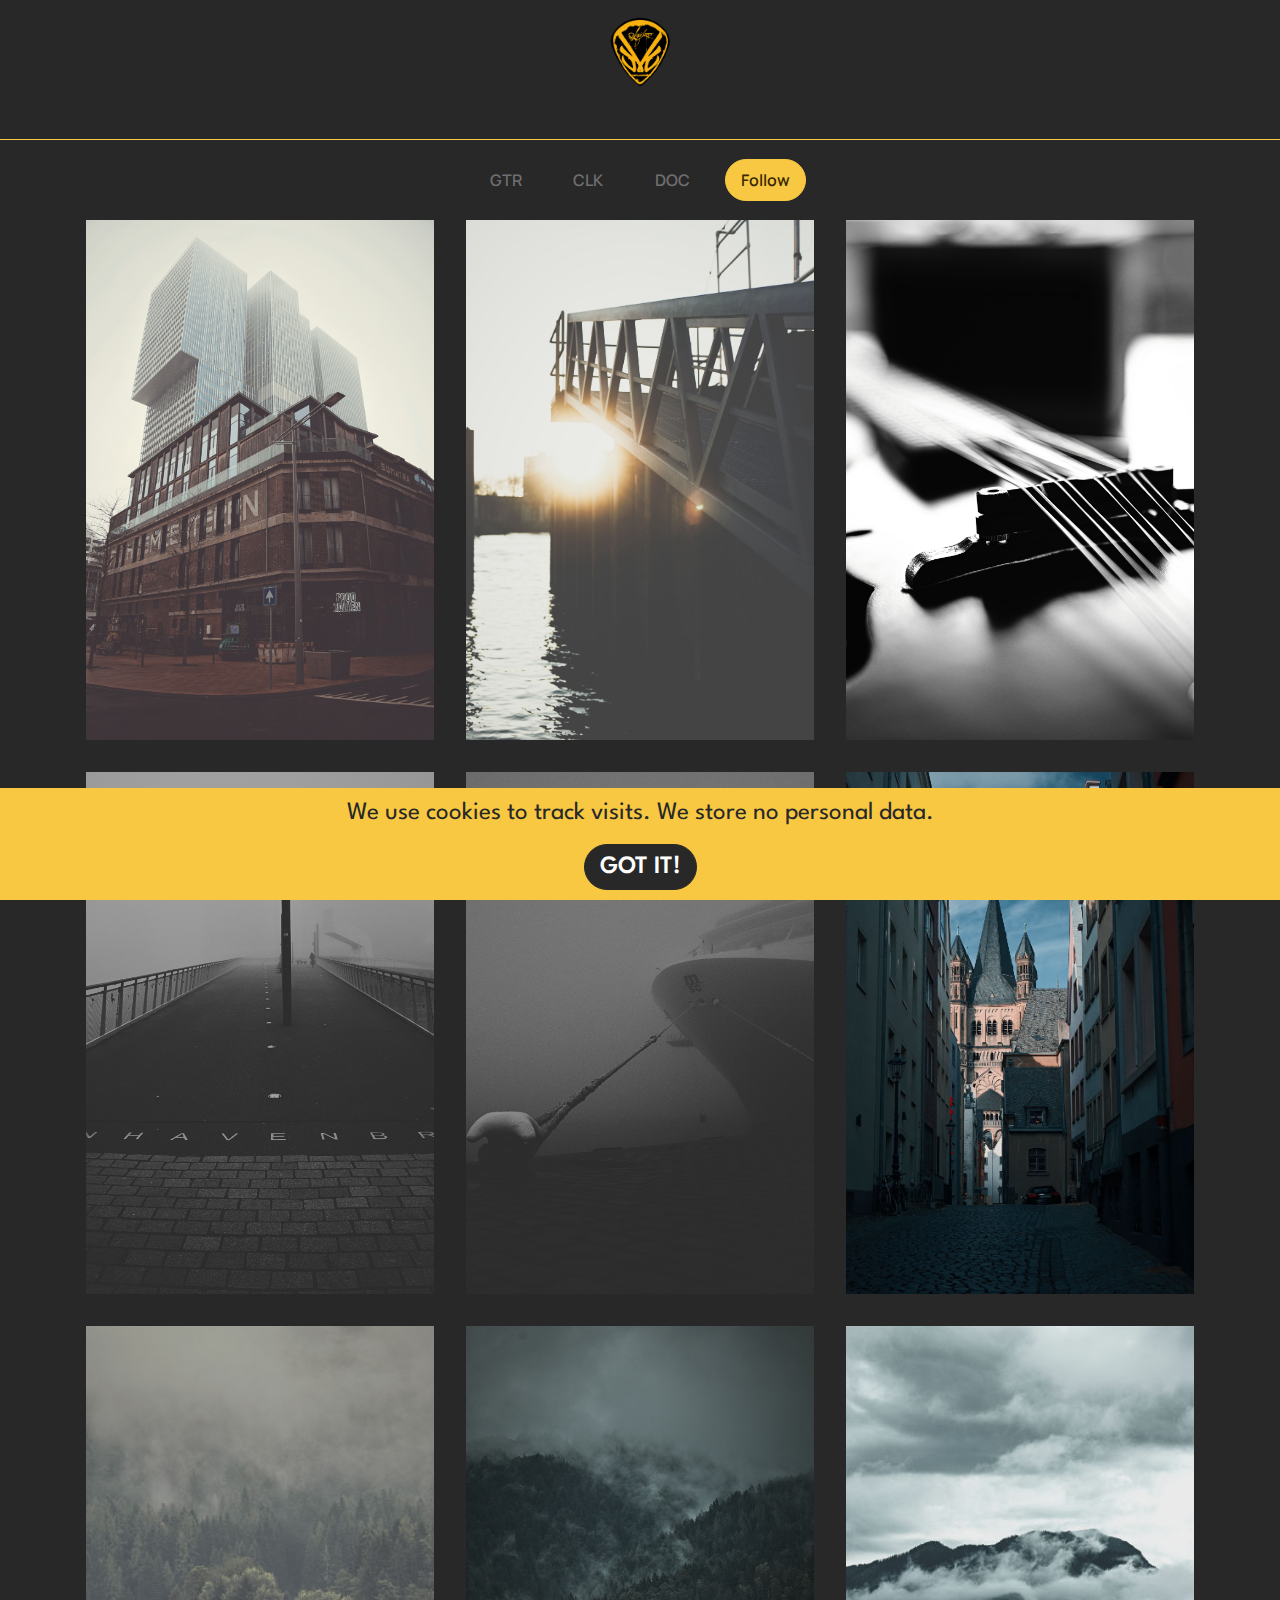
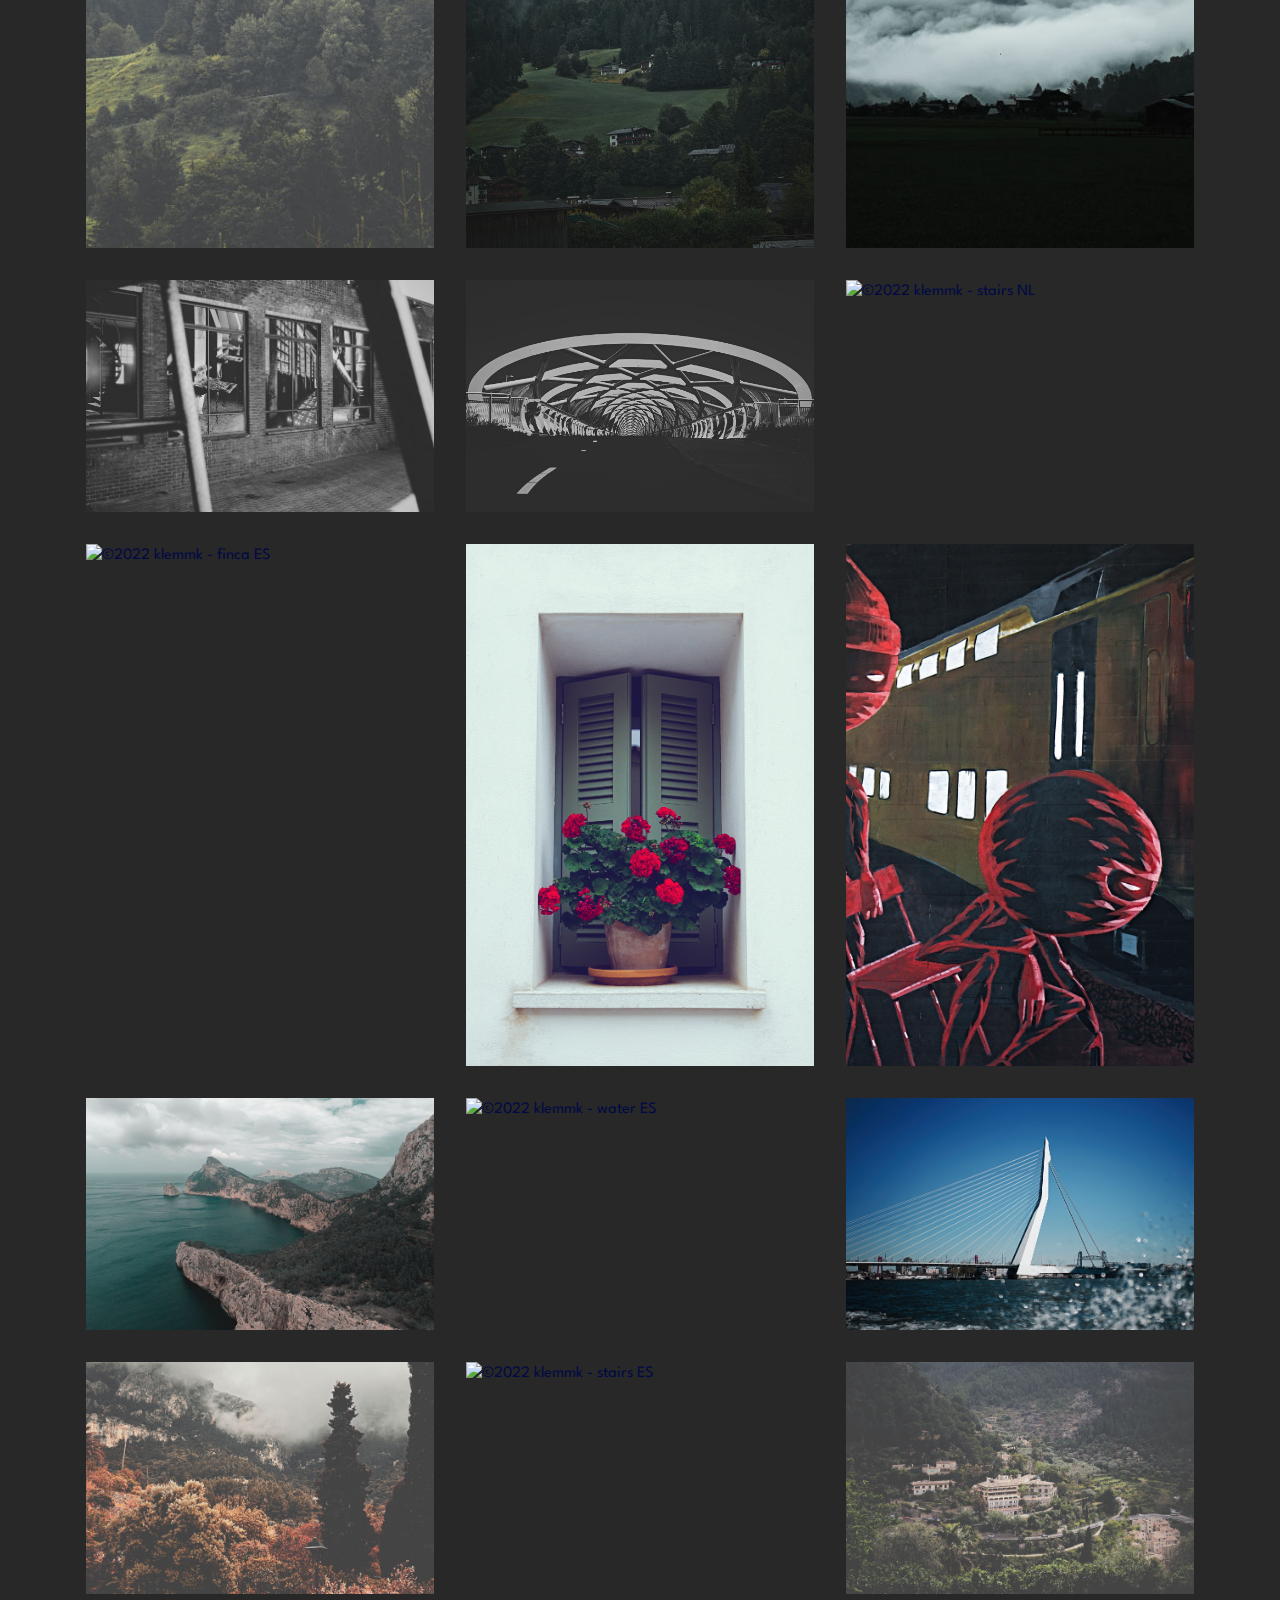
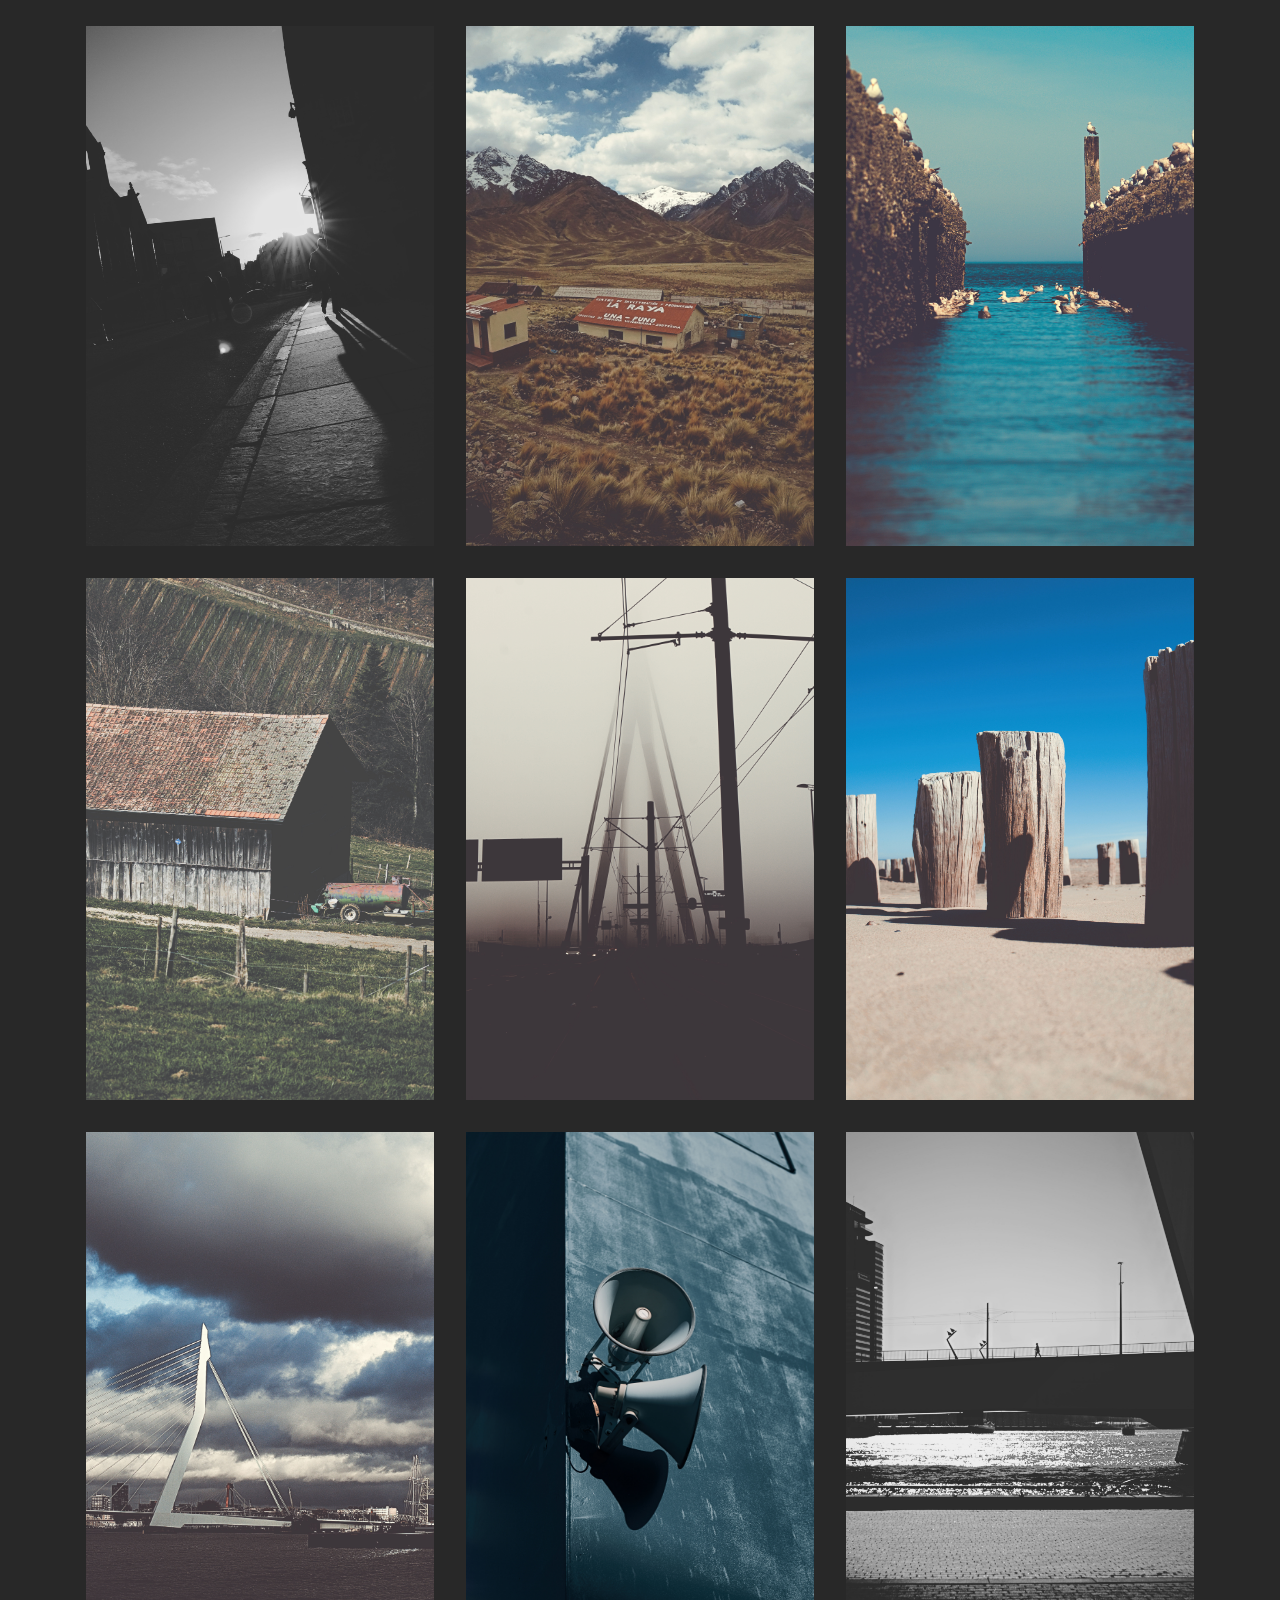
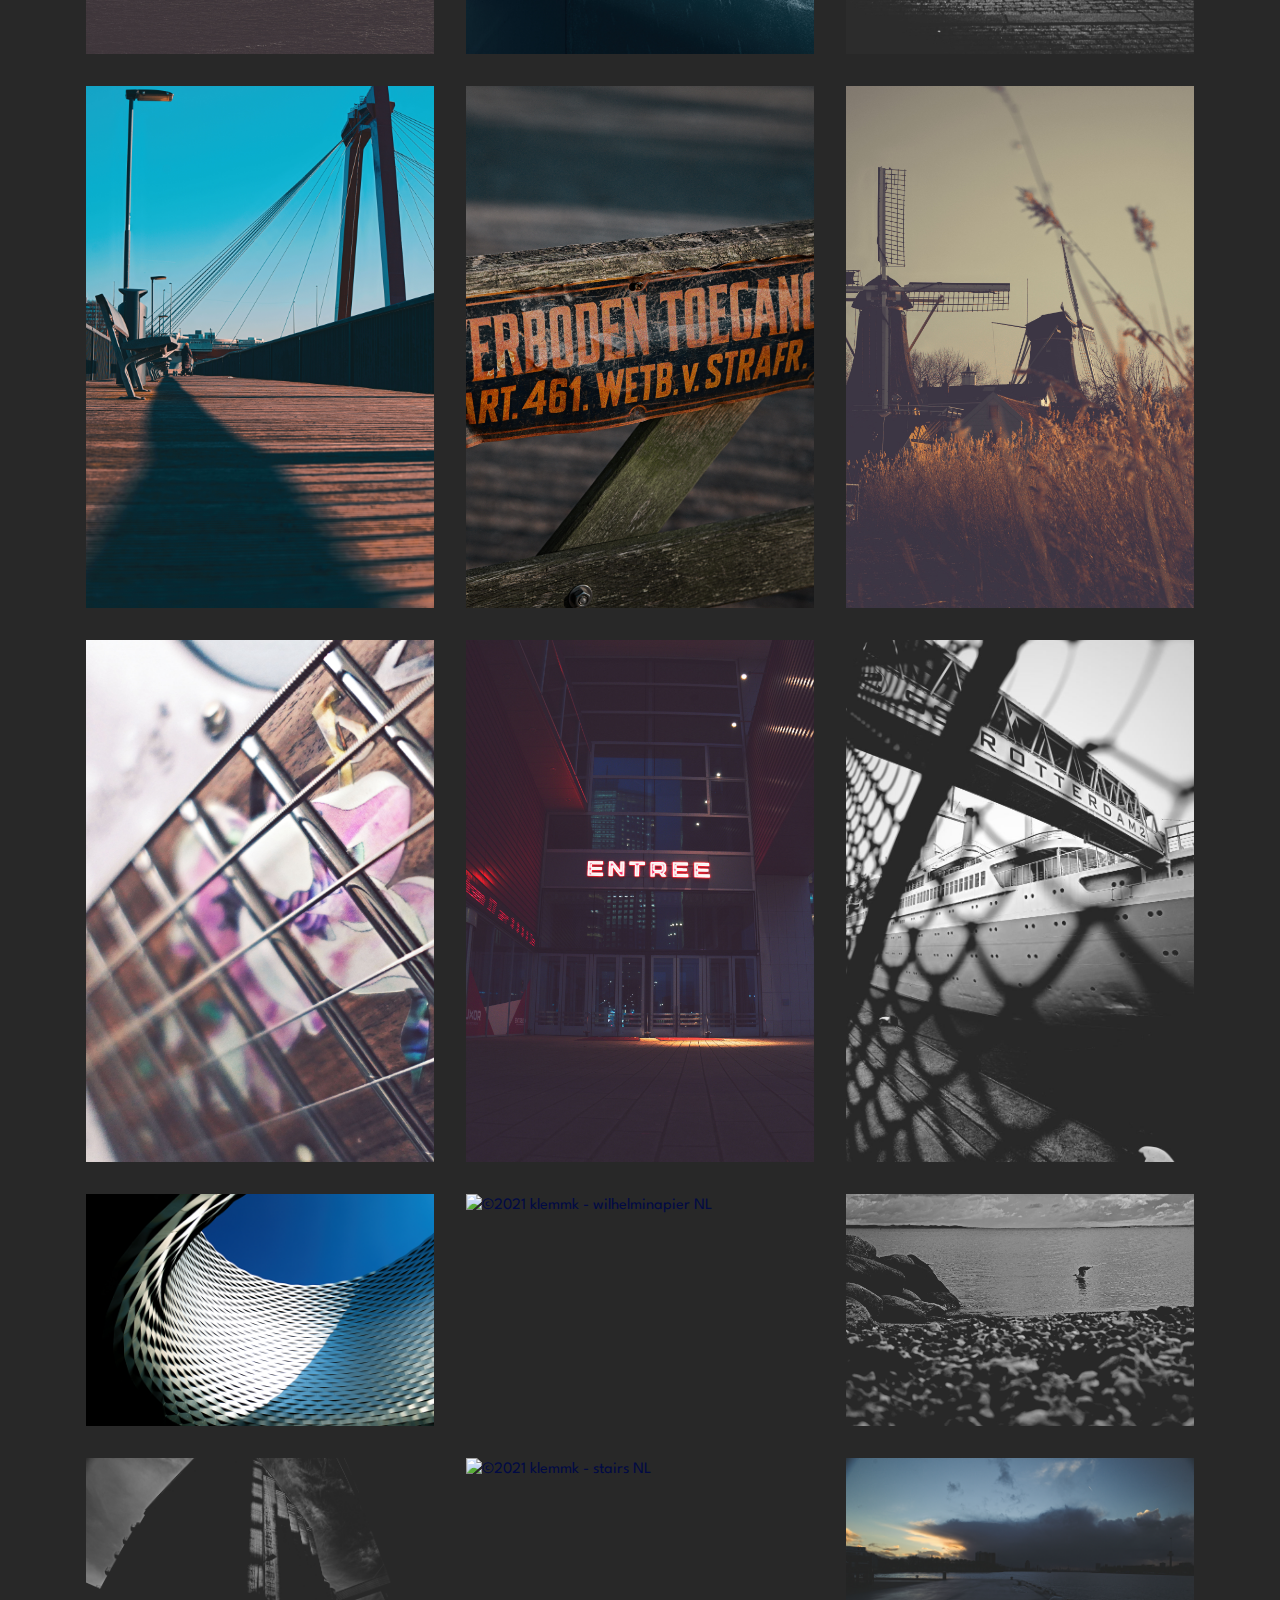
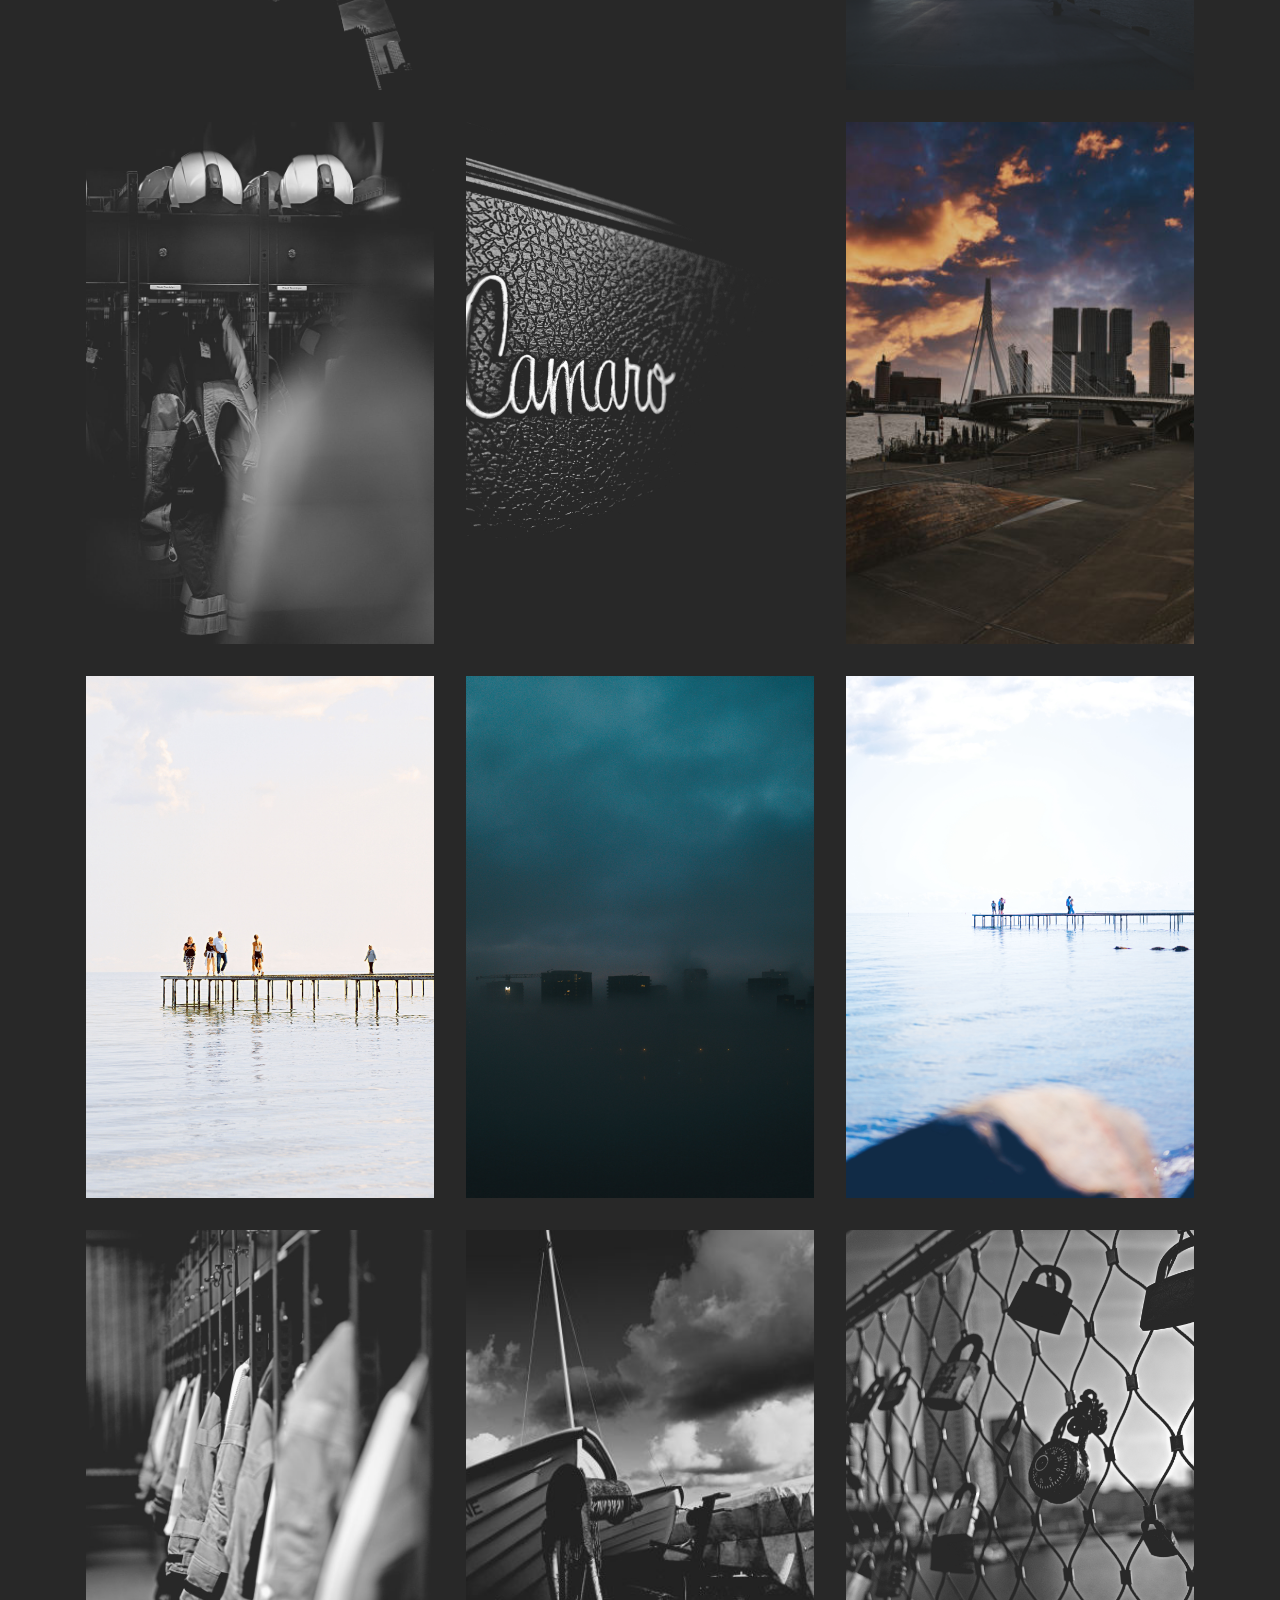
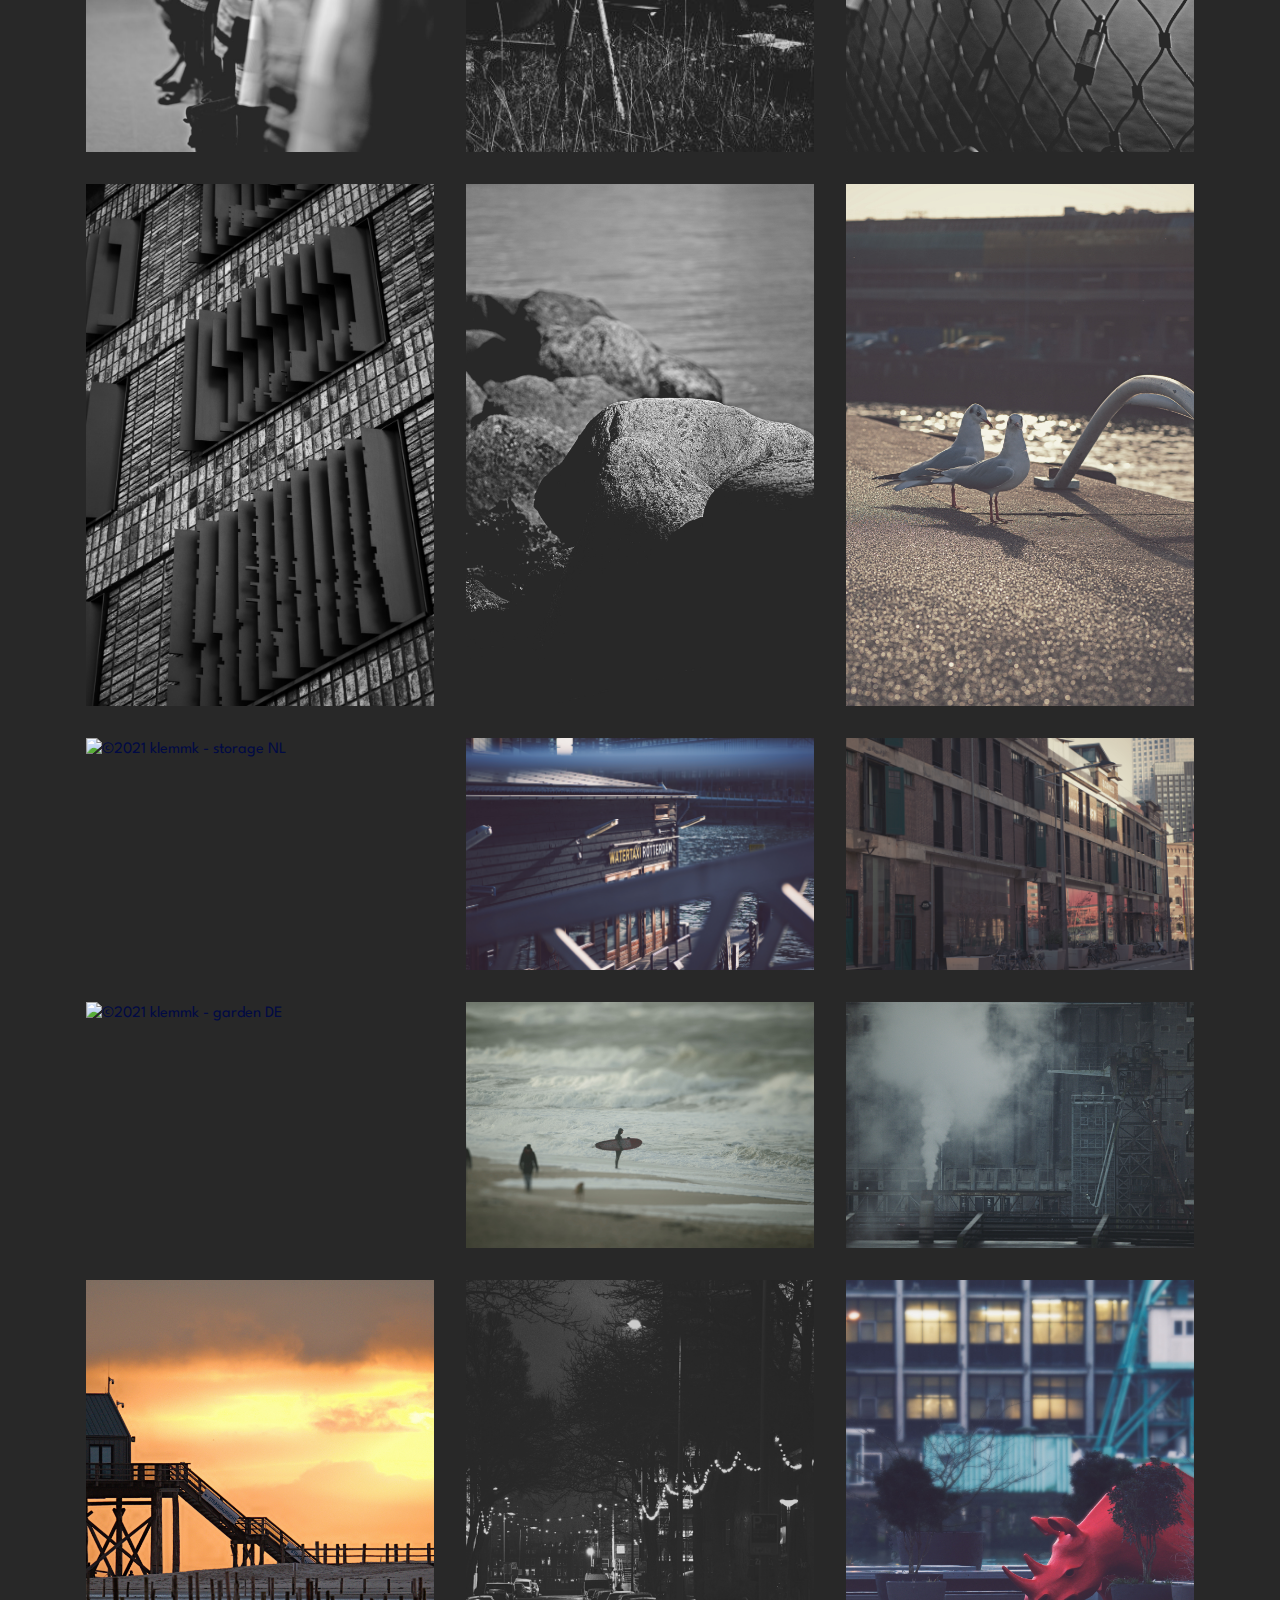
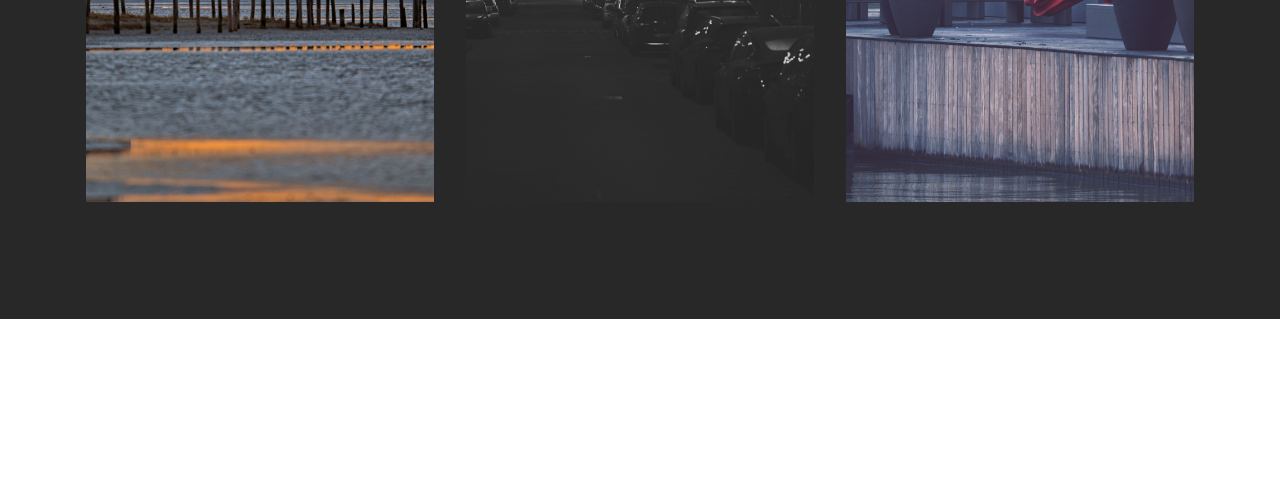
==== commit f3ade938: "Add files via upload" ====
--- a/clk.html
+++ b/clk.html
@@ -1,10 +1,10 @@
 <!DOCTYPE html>
 <html  >
 <head>
-  <!-- Site made with Mobirise Website Builder v5.5.8, https://mobirise.com -->
+  <!-- Site made with Mobirise Website Builder v5.9.4, https://mobirise.com -->
   <meta charset="UTF-8">
   <meta http-equiv="X-UA-Compatible" content="IE=edge">
-  <meta name="generator" content="Mobirise v5.5.8, mobirise.com">
+  <meta name="generator" content="Mobirise v5.9.4, mobirise.com">
   <meta name="twitter:card" content="summary_large_image"/>
   <meta name="twitter:image:src" content="assets/images/clk-meta.jpg">
   <meta property="og:image" content="assets/images/clk-meta.jpg">
@@ -16,13 +16,11 @@
   
   <title>CLK</title>
   <link rel="stylesheet" href="assets/web/assets/mobirise-icons2/mobirise2.css">
-  <link rel="stylesheet" href="assets/FontAwesome/css/font-awesome.css">
   <link rel="stylesheet" href="assets/tether/tether.min.css">
   <link rel="stylesheet" href="assets/bootstrap/css/bootstrap.min.css">
   <link rel="stylesheet" href="assets/bootstrap/css/bootstrap-grid.min.css">
   <link rel="stylesheet" href="assets/bootstrap/css/bootstrap-reboot.min.css">
   <link rel="stylesheet" href="assets/animatecss/animate.css">
-  <link rel="stylesheet" href="assets/popup-overlay-plugin/style.css">
   <link rel="stylesheet" href="assets/dropdown/css/style.css">
   <link rel="stylesheet" href="assets/socicon/css/styles.css">
   <link rel="stylesheet" href="assets/theme/css/style.css">
@@ -31,25 +29,11 @@
   <link rel="preload" href="https://fonts.googleapis.com/css?family=Manrope:200,300,400,500,600,700,800&display=swap" as="style" onload="this.onload=null;this.rel='stylesheet'">
   <noscript><link rel="stylesheet" href="https://fonts.googleapis.com/css?family=Manrope:200,300,400,500,600,700,800&display=swap"></noscript>
   <link rel="preload" as="style" href="assets/mobirise/css/mbr-additional.css"><link rel="stylesheet" href="assets/mobirise/css/mbr-additional.css" type="text/css">
-  
-  
-  
-  
-
-<meta name="theme-color" content="#282828">
-<link rel="manifest" href="manifest.json">
-<script src="sw-connect.js"></script>
-<meta name="apple-mobile-web-app-capable" content="yes">
-<link rel="apple-touch-startup-image" media="(device-width: 320px) and (device-height: 568px) and (-webkit-device-pixel-ratio: 2) and (orientation: portrait)" href="assets/images/apple-launch-640x1136.png">
-<link rel="apple-touch-startup-image" media="(device-width: 375px) and (device-height: 667px) and (-webkit-device-pixel-ratio: 2) and (orientation: portrait)" href="assets/images/apple-launch-750x1334.png">
-<link rel="apple-touch-startup-image" media="(device-width: 414px) and (device-height: 736px) and (-webkit-device-pixel-ratio: 3) and (orientation: portrait)" href="assets/images/apple-launch-1242x2208.png">
-<link rel="apple-touch-startup-image" media="(device-width: 375px) and (device-height: 812px) and (-webkit-device-pixel-ratio: 3) and (orientation: portrait)" href="assets/images/apple-launch-1125x2436.png">
-<link rel="apple-touch-startup-image" media="(device-width: 768px) and (device-height: 1024px) and (-webkit-device-pixel-ratio: 2) and (orientation: portrait)" href="assets/images/apple-launch-1536x2048.png">
-<link rel="apple-touch-startup-image" media="(device-width: 834px) and (device-height: 1112px) and (-webkit-device-pixel-ratio: 2) and (orientation: portrait)" href="assets/images/apple-launch-1668x2224.png">
-<link rel="apple-touch-startup-image" media="(device-width: 1024px) and (device-height: 1366px) and (-webkit-device-pixel-ratio: 2) and (orientation: portrait)" href="assets/images/apple-launch-2048x2732.png">
-<meta name="apple-mobile-web-app-status-bar-style" content="default">
-<meta name="apple-mobile-web-app-title" content="kzngr.de">
-<link rel="apple-touch-icon" href="apple-touch-icon.png"></head>
+
+  
+  
+  
+</head>
 <body>
   
   <section class="menu1 cid-sVnEJN6dDa" once="menu" id="menu1-z">
@@ -111,323 +95,323 @@
     <div class="container">
         <div class="row mbr-gallery mt-4">
             <div class="col-12 col-md-6 col-lg-4 item gallery-image active">
-                <div class="item-wrapper" data-toggle="modal" data-bs-toggle="modal" data-target="#txWWpG1FcF-modal" data-bs-target="#txWWpG1FcF-modal">
-                    <img class="w-100" src="assets/images/pana4357kk-3822x5733.jpg" alt="©2023 klemmk - Rotterdam NL" data-slide-to="0" data-bs-slide-to="0" data-target="#lb-txWWpG1FcF" data-bs-target="#lb-txWWpG1FcF">
-                    <div class="icon-wrapper">
-                        <span class="mobi-mbri mobi-mbri-search mbr-iconfont mbr-iconfont-btn"></span>
-                    </div>
-                </div>
-            </div><div class="col-12 col-md-6 col-lg-4 item gallery-image">
-                <div class="item-wrapper" data-toggle="modal" data-bs-toggle="modal" data-target="#txWWpG1FcF-modal" data-bs-target="#txWWpG1FcF-modal">
-                    <img class="w-100" src="assets/images/pana4043kk-3790x5685.jpg" alt="©2023 klemmk - Watertaxi RTM NL" data-slide-to="1" data-bs-slide-to="1" data-target="#lb-txWWpG1FcF" data-bs-target="#lb-txWWpG1FcF">
-                    <div class="icon-wrapper">
-                        <span class="mobi-mbri mobi-mbri-search mbr-iconfont mbr-iconfont-btn"></span>
-                    </div>
-                </div>
-            </div><div class="col-12 col-md-6 col-lg-4 item gallery-image">
-                <div class="item-wrapper" data-toggle="modal" data-bs-toggle="modal" data-target="#txWWpG1FcF-modal" data-bs-target="#txWWpG1FcF-modal">
-                    <img class="w-100" src="assets/images/pana9675kk-5732x3821.jpg" alt="©2022 klemmk - Mandoline RTM NL" data-slide-to="2" data-bs-slide-to="2" data-target="#lb-txWWpG1FcF" data-bs-target="#lb-txWWpG1FcF">
-                    <div class="icon-wrapper">
-                        <span class="mobi-mbri mobi-mbri-search mbr-iconfont mbr-iconfont-btn"></span>
-                    </div>
-                </div>
-            </div><div class="col-12 col-md-6 col-lg-4 item gallery-image">
-                <div class="item-wrapper" data-toggle="modal" data-bs-toggle="modal" data-target="#txWWpG1FcF-modal" data-bs-target="#txWWpG1FcF-modal">
-                    <img class="w-100" src="assets/images/pana2586kk-5889x3926.jpg" alt="©2022 klemmk - Rijnhaven RTM NL" data-slide-to="3" data-bs-slide-to="3" data-target="#lb-txWWpG1FcF" data-bs-target="#lb-txWWpG1FcF">
-                    <div class="icon-wrapper">
-                        <span class="mobi-mbri mobi-mbri-search mbr-iconfont mbr-iconfont-btn"></span>
-                    </div>
-                </div>
-            </div><div class="col-12 col-md-6 col-lg-4 item gallery-image">
-                <div class="item-wrapper" data-toggle="modal" data-bs-toggle="modal" data-target="#txWWpG1FcF-modal" data-bs-target="#txWWpG1FcF-modal">
-                    <img class="w-100" src="assets/images/pana2521kk-5404x3603.jpg" alt="©2022 klemmk - Wilhelminapier RTM NL" data-slide-to="4" data-bs-slide-to="4" data-target="#lb-txWWpG1FcF" data-bs-target="#lb-txWWpG1FcF">
-                    <div class="icon-wrapper">
-                        <span class="mobi-mbri mobi-mbri-search mbr-iconfont mbr-iconfont-btn"></span>
-                    </div>
-                </div>
-            </div><div class="col-12 col-md-6 col-lg-4 item gallery-image">
-                <div class="item-wrapper" data-toggle="modal" data-bs-toggle="modal" data-target="#txWWpG1FcF-modal" data-bs-target="#txWWpG1FcF-modal">
-                    <img class="w-100" src="assets/images/pana2138kk-819x1229.jpg" alt="©2022 klemmk - köln DE" data-slide-to="5" data-bs-slide-to="5" data-target="#lb-txWWpG1FcF" data-bs-target="#lb-txWWpG1FcF">
-                    <div class="icon-wrapper">
-                        <span class="mobi-mbri mobi-mbri-search mbr-iconfont mbr-iconfont-btn"></span>
-                    </div>
-                </div>
-            </div><div class="col-12 col-md-6 col-lg-4 item gallery-image">
-                <div class="item-wrapper" data-toggle="modal" data-bs-toggle="modal" data-target="#txWWpG1FcF-modal" data-bs-target="#txWWpG1FcF-modal">
-                    <img class="w-100" src="assets/images/pana0334kk-2-819x546.jpg" alt="©2022 klemmk - maassilo art NL" data-slide-to="6" data-bs-slide-to="6" data-target="#lb-txWWpG1FcF" data-bs-target="#lb-txWWpG1FcF">
-                    <div class="icon-wrapper">
-                        <span class="mobi-mbri mobi-mbri-search mbr-iconfont mbr-iconfont-btn"></span>
-                    </div>
-                </div>
-            </div><div class="col-12 col-md-6 col-lg-4 item gallery-image">
-                <div class="item-wrapper" data-toggle="modal" data-bs-toggle="modal" data-target="#txWWpG1FcF-modal" data-bs-target="#txWWpG1FcF-modal">
-                    <img class="w-100" src="assets/images/pana0361kk-696x1044.jpg" alt="©2022 klemmk - maassilo art NL" data-slide-to="7" data-bs-slide-to="7" data-target="#lb-txWWpG1FcF" data-bs-target="#lb-txWWpG1FcF">
-                    <div class="icon-wrapper">
-                        <span class="mobi-mbri mobi-mbri-search mbr-iconfont mbr-iconfont-btn"></span>
-                    </div>
-                </div>
-            </div><div class="col-12 col-md-6 col-lg-4 item gallery-image">
-                <div class="item-wrapper" data-toggle="modal" data-bs-toggle="modal" data-target="#txWWpG1FcF-modal" data-bs-target="#txWWpG1FcF-modal">
-                    <img class="w-100" src="assets/images/pana0439kk-819x546.jpg" alt="©2022 klemmk - maassilo art NL" data-slide-to="8" data-bs-slide-to="8" data-target="#lb-txWWpG1FcF" data-bs-target="#lb-txWWpG1FcF">
-                    <div class="icon-wrapper">
-                        <span class="mobi-mbri mobi-mbri-search mbr-iconfont mbr-iconfont-btn"></span>
-                    </div>
-                </div>
-            </div><div class="col-12 col-md-6 col-lg-4 item gallery-image">
-                <div class="item-wrapper" data-toggle="modal" data-bs-toggle="modal" data-target="#txWWpG1FcF-modal" data-bs-target="#txWWpG1FcF-modal">
-                    <img class="w-100" src="assets/images/pana9257kk-5614x3743.jpg" alt="©2022 klemmk - maassilo art NL" data-slide-to="9" data-bs-slide-to="9" data-target="#lb-txWWpG1FcF" data-bs-target="#lb-txWWpG1FcF">
-                    <div class="icon-wrapper">
-                        <span class="mobi-mbri mobi-mbri-search mbr-iconfont mbr-iconfont-btn"></span>
-                    </div>
-                </div>
-            </div><div class="col-12 col-md-6 col-lg-4 item gallery-image">
-                <div class="item-wrapper" data-toggle="modal" data-bs-toggle="modal" data-target="#txWWpG1FcF-modal" data-bs-target="#txWWpG1FcF-modal">
-                    <img class="w-100" src="assets/images/pana8797kk-5277x3518.jpg" alt="©2022 klemmk - bridge NL" data-slide-to="10" data-bs-slide-to="10" data-target="#lb-txWWpG1FcF" data-bs-target="#lb-txWWpG1FcF">
-                    <div class="icon-wrapper">
-                        <span class="mobi-mbri mobi-mbri-search mbr-iconfont mbr-iconfont-btn"></span>
-                    </div>
-                </div>
-            </div><div class="col-12 col-md-6 col-lg-4 item gallery-image">
-                <div class="item-wrapper" data-toggle="modal" data-bs-toggle="modal" data-target="#txWWpG1FcF-modal" data-bs-target="#txWWpG1FcF-modal">
-                    <img class="w-100" src="assets/images/pana9254kk-3851x5777.jpg" alt="©2022 klemmk - stairs NL" data-slide-to="11" data-bs-slide-to="11" data-target="#lb-txWWpG1FcF" data-bs-target="#lb-txWWpG1FcF">
-                    <div class="icon-wrapper">
-                        <span class="mobi-mbri mobi-mbri-search mbr-iconfont mbr-iconfont-btn"></span>
-                    </div>
-                </div>
-            </div><div class="col-12 col-md-6 col-lg-4 item gallery-image">
-                <div class="item-wrapper" data-toggle="modal" data-bs-toggle="modal" data-target="#txWWpG1FcF-modal" data-bs-target="#txWWpG1FcF-modal">
-                    <img class="w-100" src="assets/images/pana7712kk-5843x3895.jpg" alt="©2022 klemmk - finca ES" data-slide-to="12" data-bs-slide-to="12" data-target="#lb-txWWpG1FcF" data-bs-target="#lb-txWWpG1FcF">
-                    <div class="icon-wrapper">
-                        <span class="mobi-mbri mobi-mbri-search mbr-iconfont mbr-iconfont-btn"></span>
-                    </div>
-                </div>
-            </div><div class="col-12 col-md-6 col-lg-4 item gallery-image">
-                <div class="item-wrapper" data-toggle="modal" data-bs-toggle="modal" data-target="#txWWpG1FcF-modal" data-bs-target="#txWWpG1FcF-modal">
-                    <img class="w-100" src="assets/images/pana7841kk-3405x5108.jpg" alt="©2022 klemmk - flowers ES" data-slide-to="13" data-bs-slide-to="13" data-target="#lb-txWWpG1FcF" data-bs-target="#lb-txWWpG1FcF">
-                    <div class="icon-wrapper">
-                        <span class="mobi-mbri mobi-mbri-search mbr-iconfont mbr-iconfont-btn"></span>
-                    </div>
-                </div>
-            </div><div class="col-12 col-md-6 col-lg-4 item gallery-image">
-                <div class="item-wrapper" data-toggle="modal" data-bs-toggle="modal" data-target="#txWWpG1FcF-modal" data-bs-target="#txWWpG1FcF-modal">
-                    <img class="w-100" src="assets/images/pana8862kk-4366x2911.jpeg" alt="©2022 klemmk - graffiti NL" data-slide-to="14" data-bs-slide-to="14" data-target="#lb-txWWpG1FcF" data-bs-target="#lb-txWWpG1FcF">
-                    <div class="icon-wrapper">
-                        <span class="mobi-mbri mobi-mbri-search mbr-iconfont mbr-iconfont-btn"></span>
-                    </div>
-                </div>
-            </div><div class="col-12 col-md-6 col-lg-4 item gallery-image">
-                <div class="item-wrapper" data-toggle="modal" data-bs-toggle="modal" data-target="#txWWpG1FcF-modal" data-bs-target="#txWWpG1FcF-modal">
-                    <img class="w-100" src="assets/images/pana7913kk-819x546.jpg" alt="©2022 klemmk - cap formentor ES" data-slide-to="15" data-bs-slide-to="15" data-target="#lb-txWWpG1FcF" data-bs-target="#lb-txWWpG1FcF">
-                    <div class="icon-wrapper">
-                        <span class="mobi-mbri mobi-mbri-search mbr-iconfont mbr-iconfont-btn"></span>
-                    </div>
-                </div>
-            </div><div class="col-12 col-md-6 col-lg-4 item gallery-image">
-                <div class="item-wrapper" data-toggle="modal" data-bs-toggle="modal" data-target="#txWWpG1FcF-modal" data-bs-target="#txWWpG1FcF-modal">
-                    <img class="w-100" src="assets/images/pana7992kk-4000x6000.jpg" alt="©2022 klemmk - water ES" data-slide-to="16" data-bs-slide-to="16" data-target="#lb-txWWpG1FcF" data-bs-target="#lb-txWWpG1FcF">
-                    <div class="icon-wrapper">
-                        <span class="mobi-mbri mobi-mbri-search mbr-iconfont mbr-iconfont-btn"></span>
-                    </div>
-                </div>
-            </div><div class="col-12 col-md-6 col-lg-4 item gallery-image">
-                <div class="item-wrapper" data-toggle="modal" data-bs-toggle="modal" data-target="#txWWpG1FcF-modal" data-bs-target="#txWWpG1FcF-modal">
-                    <img class="w-100" src="assets/images/pana6301kk-819x546.jpg" alt="©2022 klemmk - erasmusbrug NL" data-slide-to="17" data-bs-slide-to="17" data-target="#lb-txWWpG1FcF" data-bs-target="#lb-txWWpG1FcF">
-                    <div class="icon-wrapper">
-                        <span class="mobi-mbri mobi-mbri-search mbr-iconfont mbr-iconfont-btn"></span>
-                    </div>
-                </div>
-            </div><div class="col-12 col-md-6 col-lg-4 item gallery-image">
-                <div class="item-wrapper" data-toggle="modal" data-bs-toggle="modal" data-target="#txWWpG1FcF-modal" data-bs-target="#txWWpG1FcF-modal">
-                    <img class="w-100" src="assets/images/pana8239kk-819x546.jpg" alt="©2022 klemmk - forest ES" data-slide-to="18" data-bs-slide-to="18" data-target="#lb-txWWpG1FcF" data-bs-target="#lb-txWWpG1FcF">
-                    <div class="icon-wrapper">
-                        <span class="mobi-mbri mobi-mbri-search mbr-iconfont mbr-iconfont-btn"></span>
-                    </div>
-                </div>
-            </div><div class="col-12 col-md-6 col-lg-4 item gallery-image">
-                <div class="item-wrapper" data-toggle="modal" data-bs-toggle="modal" data-target="#txWWpG1FcF-modal" data-bs-target="#txWWpG1FcF-modal">
-                    <img class="w-100" src="assets/images/pana8233kk-4000x6000.jpg" alt="©2022 klemmk - stairs ES" data-slide-to="19" data-bs-slide-to="19" data-target="#lb-txWWpG1FcF" data-bs-target="#lb-txWWpG1FcF">
-                    <div class="icon-wrapper">
-                        <span class="mobi-mbri mobi-mbri-search mbr-iconfont mbr-iconfont-btn"></span>
-                    </div>
-                </div>
-            </div><div class="col-12 col-md-6 col-lg-4 item gallery-image">
-                <div class="item-wrapper" data-toggle="modal" data-bs-toggle="modal" data-target="#txWWpG1FcF-modal" data-bs-target="#txWWpG1FcF-modal">
-                    <img class="w-100" src="assets/images/pana8158kk-819x546.jpg" alt="©2022 klemmk - villa ES" data-slide-to="20" data-bs-slide-to="20" data-target="#lb-txWWpG1FcF" data-bs-target="#lb-txWWpG1FcF">
-                    <div class="icon-wrapper">
-                        <span class="mobi-mbri mobi-mbri-search mbr-iconfont mbr-iconfont-btn"></span>
-                    </div>
-                </div>
-            </div><div class="col-12 col-md-6 col-lg-4 item gallery-image">
-                <div class="item-wrapper" data-toggle="modal" data-bs-toggle="modal" data-target="#txWWpG1FcF-modal" data-bs-target="#txWWpG1FcF-modal">
-                    <img class="w-100" src="assets/images/dsc-0552kk-2592x3872.jpg" alt="©2022 klemmk - sidewalk UK" data-slide-to="21" data-bs-slide-to="21" data-target="#lb-txWWpG1FcF" data-bs-target="#lb-txWWpG1FcF">
-                    <div class="icon-wrapper">
-                        <span class="mobi-mbri mobi-mbri-search mbr-iconfont mbr-iconfont-btn"></span>
-                    </div>
-                </div>
-            </div><div class="col-12 col-md-6 col-lg-4 item gallery-image">
-                <div class="item-wrapper" data-toggle="modal" data-bs-toggle="modal" data-target="#txWWpG1FcF-modal" data-bs-target="#txWWpG1FcF-modal">
-                    <img class="w-100" src="assets/images/gopr0738kk-3867x2900.jpg" alt="©2022 klemmk - landscape PER" data-slide-to="22" data-bs-slide-to="22" data-target="#lb-txWWpG1FcF" data-bs-target="#lb-txWWpG1FcF">
-                    <div class="icon-wrapper">
-                        <span class="mobi-mbri mobi-mbri-search mbr-iconfont mbr-iconfont-btn"></span>
-                    </div>
-                </div>
-            </div><div class="col-12 col-md-6 col-lg-4 item gallery-image">
-                <div class="item-wrapper" data-toggle="modal" data-bs-toggle="modal" data-target="#txWWpG1FcF-modal" data-bs-target="#txWWpG1FcF-modal">
-                    <img class="w-100" src="assets/images/pana7069kk-5449x3632.jpg" alt="©2022 klemmk - jetty NL" data-slide-to="23" data-bs-slide-to="23" data-target="#lb-txWWpG1FcF" data-bs-target="#lb-txWWpG1FcF">
-                    <div class="icon-wrapper">
-                        <span class="mobi-mbri mobi-mbri-search mbr-iconfont mbr-iconfont-btn"></span>
-                    </div>
-                </div>
-            </div><div class="col-12 col-md-6 col-lg-4 item gallery-image">
-                <div class="item-wrapper" data-toggle="modal" data-bs-toggle="modal" data-target="#txWWpG1FcF-modal" data-bs-target="#txWWpG1FcF-modal">
-                    <img class="w-100" src="assets/images/pana6049kk-5039x3359.jpg" alt="©2022 klemmk - cabin CH" data-slide-to="24" data-bs-slide-to="24" data-target="#lb-txWWpG1FcF" data-bs-target="#lb-txWWpG1FcF">
-                    <div class="icon-wrapper">
-                        <span class="mobi-mbri mobi-mbri-search mbr-iconfont mbr-iconfont-btn"></span>
-                    </div>
-                </div>
-            </div><div class="col-12 col-md-6 col-lg-4 item gallery-image">
-                <div class="item-wrapper" data-toggle="modal" data-bs-toggle="modal" data-target="#txWWpG1FcF-modal" data-bs-target="#txWWpG1FcF-modal">
-                    <img class="w-100" src="assets/images/pana6435kketb-4000x6000.jpg" alt="©2022 klemmk - erasmusbrug fog NL" data-slide-to="25" data-bs-slide-to="25" data-target="#lb-txWWpG1FcF" data-bs-target="#lb-txWWpG1FcF">
-                    <div class="icon-wrapper">
-                        <span class="mobi-mbri mobi-mbri-search mbr-iconfont mbr-iconfont-btn"></span>
-                    </div>
-                </div>
-            </div><div class="col-12 col-md-6 col-lg-4 item gallery-image">
-                <div class="item-wrapper" data-toggle="modal" data-bs-toggle="modal" data-target="#txWWpG1FcF-modal" data-bs-target="#txWWpG1FcF-modal">
-                    <img class="w-100" src="assets/images/pana7180kk-5882x3921.jpg" alt="©2022 klemmk - jetty NL" data-slide-to="26" data-bs-slide-to="26" data-target="#lb-txWWpG1FcF" data-bs-target="#lb-txWWpG1FcF">
-                    <div class="icon-wrapper">
-                        <span class="mobi-mbri mobi-mbri-search mbr-iconfont mbr-iconfont-btn"></span>
-                    </div>
-                </div>
-            </div><div class="col-12 col-md-6 col-lg-4 item gallery-image">
-                <div class="item-wrapper" data-toggle="modal" data-bs-toggle="modal" data-target="#txWWpG1FcF-modal" data-bs-target="#txWWpG1FcF-modal">
-                    <img class="w-100" src="assets/images/plx50050kk-3-6000x3055.jpg" alt="©2022 klemmk - erasmusbrug pano NL" data-slide-to="27" data-bs-slide-to="27" data-target="#lb-txWWpG1FcF" data-bs-target="#lb-txWWpG1FcF">
-                    <div class="icon-wrapper">
-                        <span class="mobi-mbri mobi-mbri-search mbr-iconfont mbr-iconfont-btn"></span>
-                    </div>
-                </div>
-            </div><div class="col-12 col-md-6 col-lg-4 item gallery-image">
-                <div class="item-wrapper" data-toggle="modal" data-bs-toggle="modal" data-target="#txWWpG1FcF-modal" data-bs-target="#txWWpG1FcF-modal">
-                    <img class="w-100" src="assets/images/pana5514kk-3611x5417.jpg" alt="©2022 klemmk - speakers NL" data-slide-to="28" data-bs-slide-to="28" data-target="#lb-txWWpG1FcF" data-bs-target="#lb-txWWpG1FcF">
-                    <div class="icon-wrapper">
-                        <span class="mobi-mbri mobi-mbri-search mbr-iconfont mbr-iconfont-btn"></span>
-                    </div>
-                </div>
-            </div><div class="col-12 col-md-6 col-lg-4 item gallery-image">
-                <div class="item-wrapper" data-toggle="modal" data-bs-toggle="modal" data-target="#txWWpG1FcF-modal" data-bs-target="#txWWpG1FcF-modal">
-                    <img class="w-100" src="assets/images/pana5564kk-5946x3964.jpg" alt="©2022 klemmk - erasmusbrug bw NL" data-slide-to="29" data-bs-slide-to="29" data-target="#lb-txWWpG1FcF" data-bs-target="#lb-txWWpG1FcF">
-                    <div class="icon-wrapper">
-                        <span class="mobi-mbri mobi-mbri-search mbr-iconfont mbr-iconfont-btn"></span>
-                    </div>
-                </div>
-            </div><div class="col-12 col-md-6 col-lg-4 item gallery-image">
-                <div class="item-wrapper" data-toggle="modal" data-bs-toggle="modal" data-target="#txWWpG1FcF-modal" data-bs-target="#txWWpG1FcF-modal">
-                    <img class="w-100" src="assets/images/pana5102kk-4000x6000.jpg" alt="©2022 klemmk - wilhelmbrug NL" data-slide-to="30" data-bs-slide-to="30" data-target="#lb-txWWpG1FcF" data-bs-target="#lb-txWWpG1FcF">
-                    <div class="icon-wrapper">
-                        <span class="mobi-mbri mobi-mbri-search mbr-iconfont mbr-iconfont-btn"></span>
-                    </div>
-                </div>
-            </div><div class="col-12 col-md-6 col-lg-4 item gallery-image">
-                <div class="item-wrapper" data-toggle="modal" data-bs-toggle="modal" data-target="#txWWpG1FcF-modal" data-bs-target="#txWWpG1FcF-modal">
-                    <img class="w-100" src="assets/images/pana5422kk-6000x4000.jpg" alt="©2022 klemmk - verboden NL" data-slide-to="31" data-bs-slide-to="31" data-target="#lb-txWWpG1FcF" data-bs-target="#lb-txWWpG1FcF">
-                    <div class="icon-wrapper">
-                        <span class="mobi-mbri mobi-mbri-search mbr-iconfont mbr-iconfont-btn"></span>
-                    </div>
-                </div>
-            </div><div class="col-12 col-md-6 col-lg-4 item gallery-image">
-                <div class="item-wrapper" data-toggle="modal" data-bs-toggle="modal" data-target="#txWWpG1FcF-modal" data-bs-target="#txWWpG1FcF-modal">
-                    <img class="w-100" src="assets/images/pana5429kk-6000x4000.jpg" alt="©2022 klemmk - mills NL" data-slide-to="32" data-bs-slide-to="32" data-target="#lb-txWWpG1FcF" data-bs-target="#lb-txWWpG1FcF">
-                    <div class="icon-wrapper">
-                        <span class="mobi-mbri mobi-mbri-search mbr-iconfont mbr-iconfont-btn"></span>
-                    </div>
-                </div>
-            </div><div class="col-12 col-md-6 col-lg-4 item gallery-image">
-                <div class="item-wrapper" data-toggle="modal" data-bs-toggle="modal" data-target="#txWWpG1FcF-modal" data-bs-target="#txWWpG1FcF-modal">
-                    <img class="w-100" src="assets/images/p1040094kk-2-5472x3080.jpg" alt="©2022 klemmk - guitar flowers NL" data-slide-to="33" data-bs-slide-to="33" data-target="#lb-txWWpG1FcF" data-bs-target="#lb-txWWpG1FcF">
-                    <div class="icon-wrapper">
-                        <span class="mobi-mbri mobi-mbri-search mbr-iconfont mbr-iconfont-btn"></span>
-                    </div>
-                </div>
-            </div><div class="col-12 col-md-6 col-lg-4 item gallery-image">
-                <div class="item-wrapper" data-toggle="modal" data-bs-toggle="modal" data-target="#txWWpG1FcF-modal" data-bs-target="#txWWpG1FcF-modal">
-                    <img class="w-100" src="assets/images/pana4563kk-6000x4000.jpg" alt="©2022 klemmk - theater NL" data-slide-to="34" data-bs-slide-to="34" data-target="#lb-txWWpG1FcF" data-bs-target="#lb-txWWpG1FcF">
-                    <div class="icon-wrapper">
-                        <span class="mobi-mbri mobi-mbri-search mbr-iconfont mbr-iconfont-btn"></span>
-                    </div>
-                </div>
-            </div><div class="col-12 col-md-6 col-lg-4 item gallery-image">
-                <div class="item-wrapper" data-toggle="modal" data-bs-toggle="modal" data-target="#txWWpG1FcF-modal" data-bs-target="#txWWpG1FcF-modal">
-                    <img class="w-100" src="assets/images/pana1745kk-738x1107.jpg" alt="©2021 klemmk - ss rotterdam NL" data-slide-to="35" data-bs-slide-to="35" data-target="#lb-txWWpG1FcF" data-bs-target="#lb-txWWpG1FcF">
-                    <div class="icon-wrapper">
-                        <span class="mobi-mbri mobi-mbri-search mbr-iconfont mbr-iconfont-btn"></span>
-                    </div>
-                </div>
-            </div><div class="col-12 col-md-6 col-lg-4 item gallery-image">
-                <div class="item-wrapper" data-toggle="modal" data-bs-toggle="modal" data-target="#txWWpG1FcF-modal" data-bs-target="#txWWpG1FcF-modal">
-                    <img class="w-100" src="assets/images/pana3347kk-6000x4000.jpg" alt="©2021 klemmk - congresscenter CH" data-slide-to="36" data-bs-slide-to="36" data-target="#lb-txWWpG1FcF" data-bs-target="#lb-txWWpG1FcF">
-                    <div class="icon-wrapper">
-                        <span class="mobi-mbri mobi-mbri-search mbr-iconfont mbr-iconfont-btn"></span>
-                    </div>
-                </div>
-            </div><div class="col-12 col-md-6 col-lg-4 item gallery-image">
-                <div class="item-wrapper" data-toggle="modal" data-bs-toggle="modal" data-target="#txWWpG1FcF-modal" data-bs-target="#txWWpG1FcF-modal">
-                    <img class="w-100" src="assets/images/pana3650kk-4000x6000.jpg" alt="©2021 klemmk - wilhelminapier NL" data-slide-to="37" data-bs-slide-to="37" data-target="#lb-txWWpG1FcF" data-bs-target="#lb-txWWpG1FcF">
-                    <div class="icon-wrapper">
-                        <span class="mobi-mbri mobi-mbri-search mbr-iconfont mbr-iconfont-btn"></span>
-                    </div>
-                </div>
-            </div><div class="col-12 col-md-6 col-lg-4 item gallery-image">
-                <div class="item-wrapper" data-toggle="modal" data-bs-toggle="modal" data-target="#txWWpG1FcF-modal" data-bs-target="#txWWpG1FcF-modal">
-                    <img class="w-100" src="assets/images/pana2229kk-5106x3406.jpg" alt="©2021 klemmk - rockybeach DK" data-slide-to="38" data-bs-slide-to="38" data-target="#lb-txWWpG1FcF" data-bs-target="#lb-txWWpG1FcF">
-                    <div class="icon-wrapper">
-                        <span class="mobi-mbri mobi-mbri-search mbr-iconfont mbr-iconfont-btn"></span>
-                    </div>
-                </div>
-            </div><div class="col-12 col-md-6 col-lg-4 item gallery-image">
-                <div class="item-wrapper" data-toggle="modal" data-bs-toggle="modal" data-target="#txWWpG1FcF-modal" data-bs-target="#txWWpG1FcF-modal">
-                    <img class="w-100" src="assets/images/pana3106kk-5864x3909.jpg" alt="©2021 klemmk - rijnhaven NL" data-slide-to="39" data-bs-slide-to="39" data-target="#lb-txWWpG1FcF" data-bs-target="#lb-txWWpG1FcF">
-                    <div class="icon-wrapper">
-                        <span class="mobi-mbri mobi-mbri-search mbr-iconfont mbr-iconfont-btn"></span>
-                    </div>
-                </div>
-            </div><div class="col-12 col-md-6 col-lg-4 item gallery-image">
-                <div class="item-wrapper" data-toggle="modal" data-bs-toggle="modal" data-target="#txWWpG1FcF-modal" data-bs-target="#txWWpG1FcF-modal">
-                    <img class="w-100" src="assets/images/pana4667kk-4000x6000.jpg" alt="©2021 klemmk - stairs NL" data-slide-to="40" data-bs-slide-to="40" data-target="#lb-txWWpG1FcF" data-bs-target="#lb-txWWpG1FcF">
-                    <div class="icon-wrapper">
-                        <span class="mobi-mbri mobi-mbri-search mbr-iconfont mbr-iconfont-btn"></span>
-                    </div>
-                </div>
-            </div><div class="col-12 col-md-6 col-lg-4 item gallery-image">
-                <div class="item-wrapper" data-toggle="modal" data-bs-toggle="modal" data-target="#txWWpG1FcF-modal" data-bs-target="#txWWpG1FcF-modal">
-                    <img class="w-100" src="assets/images/pana3766kk-6000x4000.jpg" alt="©2021 klemmk - wilhelminakade NL" data-slide-to="41" data-bs-slide-to="41" data-target="#lb-txWWpG1FcF" data-bs-target="#lb-txWWpG1FcF">
-                    <div class="icon-wrapper">
-                        <span class="mobi-mbri mobi-mbri-search mbr-iconfont mbr-iconfont-btn"></span>
-                    </div>
-                </div>
-            </div><div class="col-12 col-md-6 col-lg-4 item gallery-image">
-                <div class="item-wrapper" data-toggle="modal" data-bs-toggle="modal" data-target="#txWWpG1FcF-modal" data-bs-target="#txWWpG1FcF-modal">
-                    <img class="w-100" src="assets/images/pana1939kk-738x1107.jpg" alt="©2021 klemmk - rescue CH" data-slide-to="42" data-bs-slide-to="42" data-target="#lb-txWWpG1FcF" data-bs-target="#lb-txWWpG1FcF">
-                    <div class="icon-wrapper">
-                        <span class="mobi-mbri mobi-mbri-search mbr-iconfont mbr-iconfont-btn"></span>
-                    </div>
-                </div>
-            </div><div class="col-12 col-md-6 col-lg-4 item gallery-image">
-                <div class="item-wrapper" data-toggle="modal" data-bs-toggle="modal" data-target="#txWWpG1FcF-modal" data-bs-target="#txWWpG1FcF-modal">
-                    <img class="w-100" src="assets/images/pana2009kk-5318x3545.jpg" alt="©2021 klemmk - camaro CH" data-slide-to="43" data-bs-slide-to="43" data-target="#lb-txWWpG1FcF" data-bs-target="#lb-txWWpG1FcF">
-                    <div class="icon-wrapper">
-                        <span class="mobi-mbri mobi-mbri-search mbr-iconfont mbr-iconfont-btn"></span>
-                    </div>
-                </div>
-            </div><div class="col-12 col-md-6 col-lg-4 item gallery-image">
-                <div class="item-wrapper" data-toggle="modal" data-bs-toggle="modal" data-target="#txWWpG1FcF-modal" data-bs-target="#txWWpG1FcF-modal">
-                    <img class="w-100" src="assets/images/pana0573-738x492.jpg" alt="©2021 klemmk - rotterdam sky NL" data-slide-to="44" data-bs-slide-to="44" data-target="#lb-txWWpG1FcF" data-bs-target="#lb-txWWpG1FcF">
-                    <div class="icon-wrapper">
-                        <span class="mobi-mbri mobi-mbri-search mbr-iconfont mbr-iconfont-btn"></span>
-                    </div>
-                </div>
-            </div><div class="col-12 col-md-6 col-lg-4 item gallery-image">
-                <div class="item-wrapper" data-toggle="modal" data-bs-toggle="modal" data-target="#txWWpG1FcF-modal" data-bs-target="#txWWpG1FcF-modal">
-                    <img class="w-100" src="assets/images/pana2671kk-5524x3683.jpg" alt="©2021 klemmk - endlessbridge DK" data-slide-to="45" data-bs-slide-to="45" data-target="#lb-txWWpG1FcF" data-bs-target="#lb-txWWpG1FcF">
+                <div class="item-wrapper" data-toggle="modal" data-bs-toggle="modal" data-target="#tNdZ2hkdfw-modal" data-bs-target="#tNdZ2hkdfw-modal">
+                    <img class="w-100" src="assets/images/pana4357kk-3822x5733.jpg" alt="©2023 klemmk - Rotterdam NL" data-slide-to="0" data-bs-slide-to="0" data-target="#lb-tNdZ2hkdfw" data-bs-target="#lb-tNdZ2hkdfw">
+                    <div class="icon-wrapper">
+                        <span class="mobi-mbri mobi-mbri-search mbr-iconfont mbr-iconfont-btn"></span>
+                    </div>
+                </div>
+            </div><div class="col-12 col-md-6 col-lg-4 item gallery-image">
+                <div class="item-wrapper" data-toggle="modal" data-bs-toggle="modal" data-target="#tNdZ2hkdfw-modal" data-bs-target="#tNdZ2hkdfw-modal">
+                    <img class="w-100" src="assets/images/pana4043kk-3790x5685.jpg" alt="©2023 klemmk - Watertaxi RTM NL" data-slide-to="1" data-bs-slide-to="1" data-target="#lb-tNdZ2hkdfw" data-bs-target="#lb-tNdZ2hkdfw">
+                    <div class="icon-wrapper">
+                        <span class="mobi-mbri mobi-mbri-search mbr-iconfont mbr-iconfont-btn"></span>
+                    </div>
+                </div>
+            </div><div class="col-12 col-md-6 col-lg-4 item gallery-image">
+                <div class="item-wrapper" data-toggle="modal" data-bs-toggle="modal" data-target="#tNdZ2hkdfw-modal" data-bs-target="#tNdZ2hkdfw-modal">
+                    <img class="w-100" src="assets/images/pana9675kk-5732x3821.jpg" alt="©2022 klemmk - Mandoline RTM NL" data-slide-to="2" data-bs-slide-to="2" data-target="#lb-tNdZ2hkdfw" data-bs-target="#lb-tNdZ2hkdfw">
+                    <div class="icon-wrapper">
+                        <span class="mobi-mbri mobi-mbri-search mbr-iconfont mbr-iconfont-btn"></span>
+                    </div>
+                </div>
+            </div><div class="col-12 col-md-6 col-lg-4 item gallery-image">
+                <div class="item-wrapper" data-toggle="modal" data-bs-toggle="modal" data-target="#tNdZ2hkdfw-modal" data-bs-target="#tNdZ2hkdfw-modal">
+                    <img class="w-100" src="assets/images/pana2586kk-5889x3926.jpg" alt="©2022 klemmk - Rijnhaven RTM NL" data-slide-to="3" data-bs-slide-to="3" data-target="#lb-tNdZ2hkdfw" data-bs-target="#lb-tNdZ2hkdfw">
+                    <div class="icon-wrapper">
+                        <span class="mobi-mbri mobi-mbri-search mbr-iconfont mbr-iconfont-btn"></span>
+                    </div>
+                </div>
+            </div><div class="col-12 col-md-6 col-lg-4 item gallery-image">
+                <div class="item-wrapper" data-toggle="modal" data-bs-toggle="modal" data-target="#tNdZ2hkdfw-modal" data-bs-target="#tNdZ2hkdfw-modal">
+                    <img class="w-100" src="assets/images/pana2521kk-5404x3603.jpg" alt="©2022 klemmk - Wilhelminapier RTM NL" data-slide-to="4" data-bs-slide-to="4" data-target="#lb-tNdZ2hkdfw" data-bs-target="#lb-tNdZ2hkdfw">
+                    <div class="icon-wrapper">
+                        <span class="mobi-mbri mobi-mbri-search mbr-iconfont mbr-iconfont-btn"></span>
+                    </div>
+                </div>
+            </div><div class="col-12 col-md-6 col-lg-4 item gallery-image">
+                <div class="item-wrapper" data-toggle="modal" data-bs-toggle="modal" data-target="#tNdZ2hkdfw-modal" data-bs-target="#tNdZ2hkdfw-modal">
+                    <img class="w-100" src="assets/images/pana2138kk-819x1229.jpg" alt="©2022 klemmk - köln DE" data-slide-to="5" data-bs-slide-to="5" data-target="#lb-tNdZ2hkdfw" data-bs-target="#lb-tNdZ2hkdfw">
+                    <div class="icon-wrapper">
+                        <span class="mobi-mbri mobi-mbri-search mbr-iconfont mbr-iconfont-btn"></span>
+                    </div>
+                </div>
+            </div><div class="col-12 col-md-6 col-lg-4 item gallery-image">
+                <div class="item-wrapper" data-toggle="modal" data-bs-toggle="modal" data-target="#tNdZ2hkdfw-modal" data-bs-target="#tNdZ2hkdfw-modal">
+                    <img class="w-100" src="assets/images/pana0334kk-2-819x546.jpg" alt="©2022 klemmk - maassilo art NL" data-slide-to="6" data-bs-slide-to="6" data-target="#lb-tNdZ2hkdfw" data-bs-target="#lb-tNdZ2hkdfw">
+                    <div class="icon-wrapper">
+                        <span class="mobi-mbri mobi-mbri-search mbr-iconfont mbr-iconfont-btn"></span>
+                    </div>
+                </div>
+            </div><div class="col-12 col-md-6 col-lg-4 item gallery-image">
+                <div class="item-wrapper" data-toggle="modal" data-bs-toggle="modal" data-target="#tNdZ2hkdfw-modal" data-bs-target="#tNdZ2hkdfw-modal">
+                    <img class="w-100" src="assets/images/pana0361kk-696x1044.jpg" alt="©2022 klemmk - maassilo art NL" data-slide-to="7" data-bs-slide-to="7" data-target="#lb-tNdZ2hkdfw" data-bs-target="#lb-tNdZ2hkdfw">
+                    <div class="icon-wrapper">
+                        <span class="mobi-mbri mobi-mbri-search mbr-iconfont mbr-iconfont-btn"></span>
+                    </div>
+                </div>
+            </div><div class="col-12 col-md-6 col-lg-4 item gallery-image">
+                <div class="item-wrapper" data-toggle="modal" data-bs-toggle="modal" data-target="#tNdZ2hkdfw-modal" data-bs-target="#tNdZ2hkdfw-modal">
+                    <img class="w-100" src="assets/images/pana0439kk-819x546.jpg" alt="©2022 klemmk - maassilo art NL" data-slide-to="8" data-bs-slide-to="8" data-target="#lb-tNdZ2hkdfw" data-bs-target="#lb-tNdZ2hkdfw">
+                    <div class="icon-wrapper">
+                        <span class="mobi-mbri mobi-mbri-search mbr-iconfont mbr-iconfont-btn"></span>
+                    </div>
+                </div>
+            </div><div class="col-12 col-md-6 col-lg-4 item gallery-image">
+                <div class="item-wrapper" data-toggle="modal" data-bs-toggle="modal" data-target="#tNdZ2hkdfw-modal" data-bs-target="#tNdZ2hkdfw-modal">
+                    <img class="w-100" src="assets/images/pana9257kk-5614x3743.jpg" alt="©2022 klemmk - maassilo art NL" data-slide-to="9" data-bs-slide-to="9" data-target="#lb-tNdZ2hkdfw" data-bs-target="#lb-tNdZ2hkdfw">
+                    <div class="icon-wrapper">
+                        <span class="mobi-mbri mobi-mbri-search mbr-iconfont mbr-iconfont-btn"></span>
+                    </div>
+                </div>
+            </div><div class="col-12 col-md-6 col-lg-4 item gallery-image">
+                <div class="item-wrapper" data-toggle="modal" data-bs-toggle="modal" data-target="#tNdZ2hkdfw-modal" data-bs-target="#tNdZ2hkdfw-modal">
+                    <img class="w-100" src="assets/images/pana8797kk-5277x3518.jpg" alt="©2022 klemmk - bridge NL" data-slide-to="10" data-bs-slide-to="10" data-target="#lb-tNdZ2hkdfw" data-bs-target="#lb-tNdZ2hkdfw">
+                    <div class="icon-wrapper">
+                        <span class="mobi-mbri mobi-mbri-search mbr-iconfont mbr-iconfont-btn"></span>
+                    </div>
+                </div>
+            </div><div class="col-12 col-md-6 col-lg-4 item gallery-image">
+                <div class="item-wrapper" data-toggle="modal" data-bs-toggle="modal" data-target="#tNdZ2hkdfw-modal" data-bs-target="#tNdZ2hkdfw-modal">
+                    <img class="w-100" src="assets/images/pana9254kk-3851x5777.jpg" alt="©2022 klemmk - stairs NL" data-slide-to="11" data-bs-slide-to="11" data-target="#lb-tNdZ2hkdfw" data-bs-target="#lb-tNdZ2hkdfw">
+                    <div class="icon-wrapper">
+                        <span class="mobi-mbri mobi-mbri-search mbr-iconfont mbr-iconfont-btn"></span>
+                    </div>
+                </div>
+            </div><div class="col-12 col-md-6 col-lg-4 item gallery-image">
+                <div class="item-wrapper" data-toggle="modal" data-bs-toggle="modal" data-target="#tNdZ2hkdfw-modal" data-bs-target="#tNdZ2hkdfw-modal">
+                    <img class="w-100" src="assets/images/pana7712kk-5843x3895.jpg" alt="©2022 klemmk - finca ES" data-slide-to="12" data-bs-slide-to="12" data-target="#lb-tNdZ2hkdfw" data-bs-target="#lb-tNdZ2hkdfw">
+                    <div class="icon-wrapper">
+                        <span class="mobi-mbri mobi-mbri-search mbr-iconfont mbr-iconfont-btn"></span>
+                    </div>
+                </div>
+            </div><div class="col-12 col-md-6 col-lg-4 item gallery-image">
+                <div class="item-wrapper" data-toggle="modal" data-bs-toggle="modal" data-target="#tNdZ2hkdfw-modal" data-bs-target="#tNdZ2hkdfw-modal">
+                    <img class="w-100" src="assets/images/pana7841kk-3405x5108.jpg" alt="©2022 klemmk - flowers ES" data-slide-to="13" data-bs-slide-to="13" data-target="#lb-tNdZ2hkdfw" data-bs-target="#lb-tNdZ2hkdfw">
+                    <div class="icon-wrapper">
+                        <span class="mobi-mbri mobi-mbri-search mbr-iconfont mbr-iconfont-btn"></span>
+                    </div>
+                </div>
+            </div><div class="col-12 col-md-6 col-lg-4 item gallery-image">
+                <div class="item-wrapper" data-toggle="modal" data-bs-toggle="modal" data-target="#tNdZ2hkdfw-modal" data-bs-target="#tNdZ2hkdfw-modal">
+                    <img class="w-100" src="assets/images/pana8862kk-4366x2911.jpeg" alt="©2022 klemmk - graffiti NL" data-slide-to="14" data-bs-slide-to="14" data-target="#lb-tNdZ2hkdfw" data-bs-target="#lb-tNdZ2hkdfw">
+                    <div class="icon-wrapper">
+                        <span class="mobi-mbri mobi-mbri-search mbr-iconfont mbr-iconfont-btn"></span>
+                    </div>
+                </div>
+            </div><div class="col-12 col-md-6 col-lg-4 item gallery-image">
+                <div class="item-wrapper" data-toggle="modal" data-bs-toggle="modal" data-target="#tNdZ2hkdfw-modal" data-bs-target="#tNdZ2hkdfw-modal">
+                    <img class="w-100" src="assets/images/pana7913kk-819x546.jpg" alt="©2022 klemmk - cap formentor ES" data-slide-to="15" data-bs-slide-to="15" data-target="#lb-tNdZ2hkdfw" data-bs-target="#lb-tNdZ2hkdfw">
+                    <div class="icon-wrapper">
+                        <span class="mobi-mbri mobi-mbri-search mbr-iconfont mbr-iconfont-btn"></span>
+                    </div>
+                </div>
+            </div><div class="col-12 col-md-6 col-lg-4 item gallery-image">
+                <div class="item-wrapper" data-toggle="modal" data-bs-toggle="modal" data-target="#tNdZ2hkdfw-modal" data-bs-target="#tNdZ2hkdfw-modal">
+                    <img class="w-100" src="assets/images/pana7992kk-4000x6000.jpg" alt="©2022 klemmk - water ES" data-slide-to="16" data-bs-slide-to="16" data-target="#lb-tNdZ2hkdfw" data-bs-target="#lb-tNdZ2hkdfw">
+                    <div class="icon-wrapper">
+                        <span class="mobi-mbri mobi-mbri-search mbr-iconfont mbr-iconfont-btn"></span>
+                    </div>
+                </div>
+            </div><div class="col-12 col-md-6 col-lg-4 item gallery-image">
+                <div class="item-wrapper" data-toggle="modal" data-bs-toggle="modal" data-target="#tNdZ2hkdfw-modal" data-bs-target="#tNdZ2hkdfw-modal">
+                    <img class="w-100" src="assets/images/pana6301kk-819x546.jpg" alt="©2022 klemmk - erasmusbrug NL" data-slide-to="17" data-bs-slide-to="17" data-target="#lb-tNdZ2hkdfw" data-bs-target="#lb-tNdZ2hkdfw">
+                    <div class="icon-wrapper">
+                        <span class="mobi-mbri mobi-mbri-search mbr-iconfont mbr-iconfont-btn"></span>
+                    </div>
+                </div>
+            </div><div class="col-12 col-md-6 col-lg-4 item gallery-image">
+                <div class="item-wrapper" data-toggle="modal" data-bs-toggle="modal" data-target="#tNdZ2hkdfw-modal" data-bs-target="#tNdZ2hkdfw-modal">
+                    <img class="w-100" src="assets/images/pana8239kk-819x546.jpg" alt="©2022 klemmk - forest ES" data-slide-to="18" data-bs-slide-to="18" data-target="#lb-tNdZ2hkdfw" data-bs-target="#lb-tNdZ2hkdfw">
+                    <div class="icon-wrapper">
+                        <span class="mobi-mbri mobi-mbri-search mbr-iconfont mbr-iconfont-btn"></span>
+                    </div>
+                </div>
+            </div><div class="col-12 col-md-6 col-lg-4 item gallery-image">
+                <div class="item-wrapper" data-toggle="modal" data-bs-toggle="modal" data-target="#tNdZ2hkdfw-modal" data-bs-target="#tNdZ2hkdfw-modal">
+                    <img class="w-100" src="assets/images/pana8233kk-4000x6000.jpg" alt="©2022 klemmk - stairs ES" data-slide-to="19" data-bs-slide-to="19" data-target="#lb-tNdZ2hkdfw" data-bs-target="#lb-tNdZ2hkdfw">
+                    <div class="icon-wrapper">
+                        <span class="mobi-mbri mobi-mbri-search mbr-iconfont mbr-iconfont-btn"></span>
+                    </div>
+                </div>
+            </div><div class="col-12 col-md-6 col-lg-4 item gallery-image">
+                <div class="item-wrapper" data-toggle="modal" data-bs-toggle="modal" data-target="#tNdZ2hkdfw-modal" data-bs-target="#tNdZ2hkdfw-modal">
+                    <img class="w-100" src="assets/images/pana8158kk-819x546.jpg" alt="©2022 klemmk - villa ES" data-slide-to="20" data-bs-slide-to="20" data-target="#lb-tNdZ2hkdfw" data-bs-target="#lb-tNdZ2hkdfw">
+                    <div class="icon-wrapper">
+                        <span class="mobi-mbri mobi-mbri-search mbr-iconfont mbr-iconfont-btn"></span>
+                    </div>
+                </div>
+            </div><div class="col-12 col-md-6 col-lg-4 item gallery-image">
+                <div class="item-wrapper" data-toggle="modal" data-bs-toggle="modal" data-target="#tNdZ2hkdfw-modal" data-bs-target="#tNdZ2hkdfw-modal">
+                    <img class="w-100" src="assets/images/dsc-0552kk-2592x3872.jpg" alt="©2022 klemmk - sidewalk UK" data-slide-to="21" data-bs-slide-to="21" data-target="#lb-tNdZ2hkdfw" data-bs-target="#lb-tNdZ2hkdfw">
+                    <div class="icon-wrapper">
+                        <span class="mobi-mbri mobi-mbri-search mbr-iconfont mbr-iconfont-btn"></span>
+                    </div>
+                </div>
+            </div><div class="col-12 col-md-6 col-lg-4 item gallery-image">
+                <div class="item-wrapper" data-toggle="modal" data-bs-toggle="modal" data-target="#tNdZ2hkdfw-modal" data-bs-target="#tNdZ2hkdfw-modal">
+                    <img class="w-100" src="assets/images/gopr0738kk-3867x2900.jpg" alt="©2022 klemmk - landscape PER" data-slide-to="22" data-bs-slide-to="22" data-target="#lb-tNdZ2hkdfw" data-bs-target="#lb-tNdZ2hkdfw">
+                    <div class="icon-wrapper">
+                        <span class="mobi-mbri mobi-mbri-search mbr-iconfont mbr-iconfont-btn"></span>
+                    </div>
+                </div>
+            </div><div class="col-12 col-md-6 col-lg-4 item gallery-image">
+                <div class="item-wrapper" data-toggle="modal" data-bs-toggle="modal" data-target="#tNdZ2hkdfw-modal" data-bs-target="#tNdZ2hkdfw-modal">
+                    <img class="w-100" src="assets/images/pana7069kk-5449x3632.jpg" alt="©2022 klemmk - jetty NL" data-slide-to="23" data-bs-slide-to="23" data-target="#lb-tNdZ2hkdfw" data-bs-target="#lb-tNdZ2hkdfw">
+                    <div class="icon-wrapper">
+                        <span class="mobi-mbri mobi-mbri-search mbr-iconfont mbr-iconfont-btn"></span>
+                    </div>
+                </div>
+            </div><div class="col-12 col-md-6 col-lg-4 item gallery-image">
+                <div class="item-wrapper" data-toggle="modal" data-bs-toggle="modal" data-target="#tNdZ2hkdfw-modal" data-bs-target="#tNdZ2hkdfw-modal">
+                    <img class="w-100" src="assets/images/pana6049kk-5039x3359.jpg" alt="©2022 klemmk - cabin CH" data-slide-to="24" data-bs-slide-to="24" data-target="#lb-tNdZ2hkdfw" data-bs-target="#lb-tNdZ2hkdfw">
+                    <div class="icon-wrapper">
+                        <span class="mobi-mbri mobi-mbri-search mbr-iconfont mbr-iconfont-btn"></span>
+                    </div>
+                </div>
+            </div><div class="col-12 col-md-6 col-lg-4 item gallery-image">
+                <div class="item-wrapper" data-toggle="modal" data-bs-toggle="modal" data-target="#tNdZ2hkdfw-modal" data-bs-target="#tNdZ2hkdfw-modal">
+                    <img class="w-100" src="assets/images/pana6435kketb-4000x6000.jpg" alt="©2022 klemmk - erasmusbrug fog NL" data-slide-to="25" data-bs-slide-to="25" data-target="#lb-tNdZ2hkdfw" data-bs-target="#lb-tNdZ2hkdfw">
+                    <div class="icon-wrapper">
+                        <span class="mobi-mbri mobi-mbri-search mbr-iconfont mbr-iconfont-btn"></span>
+                    </div>
+                </div>
+            </div><div class="col-12 col-md-6 col-lg-4 item gallery-image">
+                <div class="item-wrapper" data-toggle="modal" data-bs-toggle="modal" data-target="#tNdZ2hkdfw-modal" data-bs-target="#tNdZ2hkdfw-modal">
+                    <img class="w-100" src="assets/images/pana7180kk-5882x3921.jpg" alt="©2022 klemmk - jetty NL" data-slide-to="26" data-bs-slide-to="26" data-target="#lb-tNdZ2hkdfw" data-bs-target="#lb-tNdZ2hkdfw">
+                    <div class="icon-wrapper">
+                        <span class="mobi-mbri mobi-mbri-search mbr-iconfont mbr-iconfont-btn"></span>
+                    </div>
+                </div>
+            </div><div class="col-12 col-md-6 col-lg-4 item gallery-image">
+                <div class="item-wrapper" data-toggle="modal" data-bs-toggle="modal" data-target="#tNdZ2hkdfw-modal" data-bs-target="#tNdZ2hkdfw-modal">
+                    <img class="w-100" src="assets/images/plx50050kk-3-6000x3055.jpg" alt="©2022 klemmk - erasmusbrug pano NL" data-slide-to="27" data-bs-slide-to="27" data-target="#lb-tNdZ2hkdfw" data-bs-target="#lb-tNdZ2hkdfw">
+                    <div class="icon-wrapper">
+                        <span class="mobi-mbri mobi-mbri-search mbr-iconfont mbr-iconfont-btn"></span>
+                    </div>
+                </div>
+            </div><div class="col-12 col-md-6 col-lg-4 item gallery-image">
+                <div class="item-wrapper" data-toggle="modal" data-bs-toggle="modal" data-target="#tNdZ2hkdfw-modal" data-bs-target="#tNdZ2hkdfw-modal">
+                    <img class="w-100" src="assets/images/pana5514kk-3611x5417.jpg" alt="©2022 klemmk - speakers NL" data-slide-to="28" data-bs-slide-to="28" data-target="#lb-tNdZ2hkdfw" data-bs-target="#lb-tNdZ2hkdfw">
+                    <div class="icon-wrapper">
+                        <span class="mobi-mbri mobi-mbri-search mbr-iconfont mbr-iconfont-btn"></span>
+                    </div>
+                </div>
+            </div><div class="col-12 col-md-6 col-lg-4 item gallery-image">
+                <div class="item-wrapper" data-toggle="modal" data-bs-toggle="modal" data-target="#tNdZ2hkdfw-modal" data-bs-target="#tNdZ2hkdfw-modal">
+                    <img class="w-100" src="assets/images/pana5564kk-5946x3964.jpg" alt="©2022 klemmk - erasmusbrug bw NL" data-slide-to="29" data-bs-slide-to="29" data-target="#lb-tNdZ2hkdfw" data-bs-target="#lb-tNdZ2hkdfw">
+                    <div class="icon-wrapper">
+                        <span class="mobi-mbri mobi-mbri-search mbr-iconfont mbr-iconfont-btn"></span>
+                    </div>
+                </div>
+            </div><div class="col-12 col-md-6 col-lg-4 item gallery-image">
+                <div class="item-wrapper" data-toggle="modal" data-bs-toggle="modal" data-target="#tNdZ2hkdfw-modal" data-bs-target="#tNdZ2hkdfw-modal">
+                    <img class="w-100" src="assets/images/pana5102kk-4000x6000.jpg" alt="©2022 klemmk - wilhelmbrug NL" data-slide-to="30" data-bs-slide-to="30" data-target="#lb-tNdZ2hkdfw" data-bs-target="#lb-tNdZ2hkdfw">
+                    <div class="icon-wrapper">
+                        <span class="mobi-mbri mobi-mbri-search mbr-iconfont mbr-iconfont-btn"></span>
+                    </div>
+                </div>
+            </div><div class="col-12 col-md-6 col-lg-4 item gallery-image">
+                <div class="item-wrapper" data-toggle="modal" data-bs-toggle="modal" data-target="#tNdZ2hkdfw-modal" data-bs-target="#tNdZ2hkdfw-modal">
+                    <img class="w-100" src="assets/images/pana5422kk-6000x4000.jpg" alt="©2022 klemmk - verboden NL" data-slide-to="31" data-bs-slide-to="31" data-target="#lb-tNdZ2hkdfw" data-bs-target="#lb-tNdZ2hkdfw">
+                    <div class="icon-wrapper">
+                        <span class="mobi-mbri mobi-mbri-search mbr-iconfont mbr-iconfont-btn"></span>
+                    </div>
+                </div>
+            </div><div class="col-12 col-md-6 col-lg-4 item gallery-image">
+                <div class="item-wrapper" data-toggle="modal" data-bs-toggle="modal" data-target="#tNdZ2hkdfw-modal" data-bs-target="#tNdZ2hkdfw-modal">
+                    <img class="w-100" src="assets/images/pana5429kk-6000x4000.jpg" alt="©2022 klemmk - mills NL" data-slide-to="32" data-bs-slide-to="32" data-target="#lb-tNdZ2hkdfw" data-bs-target="#lb-tNdZ2hkdfw">
+                    <div class="icon-wrapper">
+                        <span class="mobi-mbri mobi-mbri-search mbr-iconfont mbr-iconfont-btn"></span>
+                    </div>
+                </div>
+            </div><div class="col-12 col-md-6 col-lg-4 item gallery-image">
+                <div class="item-wrapper" data-toggle="modal" data-bs-toggle="modal" data-target="#tNdZ2hkdfw-modal" data-bs-target="#tNdZ2hkdfw-modal">
+                    <img class="w-100" src="assets/images/p1040094kk-2-5472x3080.jpg" alt="©2022 klemmk - guitar flowers NL" data-slide-to="33" data-bs-slide-to="33" data-target="#lb-tNdZ2hkdfw" data-bs-target="#lb-tNdZ2hkdfw">
+                    <div class="icon-wrapper">
+                        <span class="mobi-mbri mobi-mbri-search mbr-iconfont mbr-iconfont-btn"></span>
+                    </div>
+                </div>
+            </div><div class="col-12 col-md-6 col-lg-4 item gallery-image">
+                <div class="item-wrapper" data-toggle="modal" data-bs-toggle="modal" data-target="#tNdZ2hkdfw-modal" data-bs-target="#tNdZ2hkdfw-modal">
+                    <img class="w-100" src="assets/images/pana4563kk-6000x4000.jpg" alt="©2022 klemmk - theater NL" data-slide-to="34" data-bs-slide-to="34" data-target="#lb-tNdZ2hkdfw" data-bs-target="#lb-tNdZ2hkdfw">
+                    <div class="icon-wrapper">
+                        <span class="mobi-mbri mobi-mbri-search mbr-iconfont mbr-iconfont-btn"></span>
+                    </div>
+                </div>
+            </div><div class="col-12 col-md-6 col-lg-4 item gallery-image">
+                <div class="item-wrapper" data-toggle="modal" data-bs-toggle="modal" data-target="#tNdZ2hkdfw-modal" data-bs-target="#tNdZ2hkdfw-modal">
+                    <img class="w-100" src="assets/images/pana1745kk-738x1107.jpg" alt="©2021 klemmk - ss rotterdam NL" data-slide-to="35" data-bs-slide-to="35" data-target="#lb-tNdZ2hkdfw" data-bs-target="#lb-tNdZ2hkdfw">
+                    <div class="icon-wrapper">
+                        <span class="mobi-mbri mobi-mbri-search mbr-iconfont mbr-iconfont-btn"></span>
+                    </div>
+                </div>
+            </div><div class="col-12 col-md-6 col-lg-4 item gallery-image">
+                <div class="item-wrapper" data-toggle="modal" data-bs-toggle="modal" data-target="#tNdZ2hkdfw-modal" data-bs-target="#tNdZ2hkdfw-modal">
+                    <img class="w-100" src="assets/images/pana3347kk-6000x4000.jpg" alt="©2021 klemmk - congresscenter CH" data-slide-to="36" data-bs-slide-to="36" data-target="#lb-tNdZ2hkdfw" data-bs-target="#lb-tNdZ2hkdfw">
+                    <div class="icon-wrapper">
+                        <span class="mobi-mbri mobi-mbri-search mbr-iconfont mbr-iconfont-btn"></span>
+                    </div>
+                </div>
+            </div><div class="col-12 col-md-6 col-lg-4 item gallery-image">
+                <div class="item-wrapper" data-toggle="modal" data-bs-toggle="modal" data-target="#tNdZ2hkdfw-modal" data-bs-target="#tNdZ2hkdfw-modal">
+                    <img class="w-100" src="assets/images/pana3650kk-4000x6000.jpg" alt="©2021 klemmk - wilhelminapier NL" data-slide-to="37" data-bs-slide-to="37" data-target="#lb-tNdZ2hkdfw" data-bs-target="#lb-tNdZ2hkdfw">
+                    <div class="icon-wrapper">
+                        <span class="mobi-mbri mobi-mbri-search mbr-iconfont mbr-iconfont-btn"></span>
+                    </div>
+                </div>
+            </div><div class="col-12 col-md-6 col-lg-4 item gallery-image">
+                <div class="item-wrapper" data-toggle="modal" data-bs-toggle="modal" data-target="#tNdZ2hkdfw-modal" data-bs-target="#tNdZ2hkdfw-modal">
+                    <img class="w-100" src="assets/images/pana2229kk-5106x3406.jpg" alt="©2021 klemmk - rockybeach DK" data-slide-to="38" data-bs-slide-to="38" data-target="#lb-tNdZ2hkdfw" data-bs-target="#lb-tNdZ2hkdfw">
+                    <div class="icon-wrapper">
+                        <span class="mobi-mbri mobi-mbri-search mbr-iconfont mbr-iconfont-btn"></span>
+                    </div>
+                </div>
+            </div><div class="col-12 col-md-6 col-lg-4 item gallery-image">
+                <div class="item-wrapper" data-toggle="modal" data-bs-toggle="modal" data-target="#tNdZ2hkdfw-modal" data-bs-target="#tNdZ2hkdfw-modal">
+                    <img class="w-100" src="assets/images/pana3106kk-5864x3909.jpg" alt="©2021 klemmk - rijnhaven NL" data-slide-to="39" data-bs-slide-to="39" data-target="#lb-tNdZ2hkdfw" data-bs-target="#lb-tNdZ2hkdfw">
+                    <div class="icon-wrapper">
+                        <span class="mobi-mbri mobi-mbri-search mbr-iconfont mbr-iconfont-btn"></span>
+                    </div>
+                </div>
+            </div><div class="col-12 col-md-6 col-lg-4 item gallery-image">
+                <div class="item-wrapper" data-toggle="modal" data-bs-toggle="modal" data-target="#tNdZ2hkdfw-modal" data-bs-target="#tNdZ2hkdfw-modal">
+                    <img class="w-100" src="assets/images/pana4667kk-4000x6000.jpg" alt="©2021 klemmk - stairs NL" data-slide-to="40" data-bs-slide-to="40" data-target="#lb-tNdZ2hkdfw" data-bs-target="#lb-tNdZ2hkdfw">
+                    <div class="icon-wrapper">
+                        <span class="mobi-mbri mobi-mbri-search mbr-iconfont mbr-iconfont-btn"></span>
+                    </div>
+                </div>
+            </div><div class="col-12 col-md-6 col-lg-4 item gallery-image">
+                <div class="item-wrapper" data-toggle="modal" data-bs-toggle="modal" data-target="#tNdZ2hkdfw-modal" data-bs-target="#tNdZ2hkdfw-modal">
+                    <img class="w-100" src="assets/images/pana3766kk-6000x4000.jpg" alt="©2021 klemmk - wilhelminakade NL" data-slide-to="41" data-bs-slide-to="41" data-target="#lb-tNdZ2hkdfw" data-bs-target="#lb-tNdZ2hkdfw">
+                    <div class="icon-wrapper">
+                        <span class="mobi-mbri mobi-mbri-search mbr-iconfont mbr-iconfont-btn"></span>
+                    </div>
+                </div>
+            </div><div class="col-12 col-md-6 col-lg-4 item gallery-image">
+                <div class="item-wrapper" data-toggle="modal" data-bs-toggle="modal" data-target="#tNdZ2hkdfw-modal" data-bs-target="#tNdZ2hkdfw-modal">
+                    <img class="w-100" src="assets/images/pana1939kk-738x1107.jpg" alt="©2021 klemmk - rescue CH" data-slide-to="42" data-bs-slide-to="42" data-target="#lb-tNdZ2hkdfw" data-bs-target="#lb-tNdZ2hkdfw">
+                    <div class="icon-wrapper">
+                        <span class="mobi-mbri mobi-mbri-search mbr-iconfont mbr-iconfont-btn"></span>
+                    </div>
+                </div>
+            </div><div class="col-12 col-md-6 col-lg-4 item gallery-image">
+                <div class="item-wrapper" data-toggle="modal" data-bs-toggle="modal" data-target="#tNdZ2hkdfw-modal" data-bs-target="#tNdZ2hkdfw-modal">
+                    <img class="w-100" src="assets/images/pana2009kk-5318x3545.jpg" alt="©2021 klemmk - camaro CH" data-slide-to="43" data-bs-slide-to="43" data-target="#lb-tNdZ2hkdfw" data-bs-target="#lb-tNdZ2hkdfw">
+                    <div class="icon-wrapper">
+                        <span class="mobi-mbri mobi-mbri-search mbr-iconfont mbr-iconfont-btn"></span>
+                    </div>
+                </div>
+            </div><div class="col-12 col-md-6 col-lg-4 item gallery-image">
+                <div class="item-wrapper" data-toggle="modal" data-bs-toggle="modal" data-target="#tNdZ2hkdfw-modal" data-bs-target="#tNdZ2hkdfw-modal">
+                    <img class="w-100" src="assets/images/pana0573-738x492.jpg" alt="©2021 klemmk - rotterdam sky NL" data-slide-to="44" data-bs-slide-to="44" data-target="#lb-tNdZ2hkdfw" data-bs-target="#lb-tNdZ2hkdfw">
+                    <div class="icon-wrapper">
+                        <span class="mobi-mbri mobi-mbri-search mbr-iconfont mbr-iconfont-btn"></span>
+                    </div>
+                </div>
+            </div><div class="col-12 col-md-6 col-lg-4 item gallery-image">
+                <div class="item-wrapper" data-toggle="modal" data-bs-toggle="modal" data-target="#tNdZ2hkdfw-modal" data-bs-target="#tNdZ2hkdfw-modal">
+                    <img class="w-100" src="assets/images/pana2671kk-5524x3683.jpg" alt="©2021 klemmk - endlessbridge DK" data-slide-to="45" data-bs-slide-to="45" data-target="#lb-tNdZ2hkdfw" data-bs-target="#lb-tNdZ2hkdfw">
                     <div class="icon-wrapper">
                         <span class="mobi-mbri mobi-mbri-search mbr-iconfont mbr-iconfont-btn"></span>
                     </div>
@@ -438,120 +422,120 @@
             
             
             <div class="col-12 col-md-6 col-lg-4 item gallery-image">
-                <div class="item-wrapper" data-toggle="modal" data-bs-toggle="modal" data-target="#txWWpG1FcF-modal" data-bs-target="#txWWpG1FcF-modal">
-                    <img class="w-100" src="assets/images/pana4449kk-5064x3376.jpg" alt="©2021 klemmk - fog NL" data-slide-to="46" data-bs-slide-to="46" data-target="#lb-txWWpG1FcF" data-bs-target="#lb-txWWpG1FcF">
-                    <div class="icon-wrapper">
-                        <span class="mobi-mbri mobi-mbri-search mbr-iconfont mbr-iconfont-btn"></span>
-                    </div>
-                </div>
-            </div><div class="col-12 col-md-6 col-lg-4 item gallery-image">
-                <div class="item-wrapper" data-toggle="modal" data-bs-toggle="modal" data-target="#txWWpG1FcF-modal" data-bs-target="#txWWpG1FcF-modal">
-                    <img class="w-100" src="assets/images/pana2663kk-4000x6000.jpg" alt="©2021 klemmk - endlessbridge II DK" data-slide-to="47" data-bs-slide-to="47" data-target="#lb-txWWpG1FcF" data-bs-target="#lb-txWWpG1FcF">
-                    <div class="icon-wrapper">
-                        <span class="mobi-mbri mobi-mbri-search mbr-iconfont mbr-iconfont-btn"></span>
-                    </div>
-                </div>
-            </div><div class="col-12 col-md-6 col-lg-4 item gallery-image">
-                <div class="item-wrapper" data-toggle="modal" data-bs-toggle="modal" data-target="#txWWpG1FcF-modal" data-bs-target="#txWWpG1FcF-modal">
-                    <img class="w-100" src="assets/images/pana1941kk-738x1107.jpg" alt="©2021 klemmk - emergency CH" data-slide-to="48" data-bs-slide-to="48" data-target="#lb-txWWpG1FcF" data-bs-target="#lb-txWWpG1FcF">
-                    <div class="icon-wrapper">
-                        <span class="mobi-mbri mobi-mbri-search mbr-iconfont mbr-iconfont-btn"></span>
-                    </div>
-                </div>
-            </div><div class="col-12 col-md-6 col-lg-4 item gallery-image">
-                <div class="item-wrapper" data-toggle="modal" data-bs-toggle="modal" data-target="#txWWpG1FcF-modal" data-bs-target="#txWWpG1FcF-modal">
-                    <img class="w-100" src="assets/images/pana2147kk-738x492.jpg" alt="©2021 klemmk - boat DK" data-slide-to="49" data-bs-slide-to="49" data-target="#lb-txWWpG1FcF" data-bs-target="#lb-txWWpG1FcF">
-                    <div class="icon-wrapper">
-                        <span class="mobi-mbri mobi-mbri-search mbr-iconfont mbr-iconfont-btn"></span>
-                    </div>
-                </div>
-            </div><div class="col-12 col-md-6 col-lg-4 item gallery-image">
-                <div class="item-wrapper" data-toggle="modal" data-bs-toggle="modal" data-target="#txWWpG1FcF-modal" data-bs-target="#txWWpG1FcF-modal">
-                    <img class="w-100" src="assets/images/pana3154kk-6000x4000.jpg" alt="©2021 klemmk - lovelocks NL" data-slide-to="50" data-bs-slide-to="50" data-target="#lb-txWWpG1FcF" data-bs-target="#lb-txWWpG1FcF">
-                    <div class="icon-wrapper">
-                        <span class="mobi-mbri mobi-mbri-search mbr-iconfont mbr-iconfont-btn"></span>
-                    </div>
-                </div>
-            </div><div class="col-12 col-md-6 col-lg-4 item gallery-image">
-                <div class="item-wrapper" data-toggle="modal" data-bs-toggle="modal" data-target="#txWWpG1FcF-modal" data-bs-target="#txWWpG1FcF-modal">
-                    <img class="w-100" src="assets/images/pana3728kk-3423x5135.jpg" alt="©2021 klemmk - designparking NL" data-slide-to="51" data-bs-slide-to="51" data-target="#lb-txWWpG1FcF" data-bs-target="#lb-txWWpG1FcF">
-                    <div class="icon-wrapper">
-                        <span class="mobi-mbri mobi-mbri-search mbr-iconfont mbr-iconfont-btn"></span>
-                    </div>
-                </div>
-            </div><div class="col-12 col-md-6 col-lg-4 item gallery-image">
-                <div class="item-wrapper" data-toggle="modal" data-bs-toggle="modal" data-target="#txWWpG1FcF-modal" data-bs-target="#txWWpG1FcF-modal">
-                    <img class="w-100" src="assets/images/pana2658kk-6000x4000.jpg" alt="©2021 klemmk - rocks DK" data-slide-to="52" data-bs-slide-to="52" data-target="#lb-txWWpG1FcF" data-bs-target="#lb-txWWpG1FcF">
-                    <div class="icon-wrapper">
-                        <span class="mobi-mbri mobi-mbri-search mbr-iconfont mbr-iconfont-btn"></span>
-                    </div>
-                </div>
-            </div><div class="col-12 col-md-6 col-lg-4 item gallery-image">
-                <div class="item-wrapper" data-toggle="modal" data-bs-toggle="modal" data-target="#txWWpG1FcF-modal" data-bs-target="#txWWpG1FcF-modal">
-                    <img class="w-100" src="assets/images/pana3663kk-6000x4000.jpg" alt="©2021 klemmk - seagulls NL" data-slide-to="53" data-bs-slide-to="53" data-target="#lb-txWWpG1FcF" data-bs-target="#lb-txWWpG1FcF">
-                    <div class="icon-wrapper">
-                        <span class="mobi-mbri mobi-mbri-search mbr-iconfont mbr-iconfont-btn"></span>
-                    </div>
-                </div>
-            </div><div class="col-12 col-md-6 col-lg-4 item gallery-image">
-                <div class="item-wrapper" data-toggle="modal" data-bs-toggle="modal" data-target="#txWWpG1FcF-modal" data-bs-target="#txWWpG1FcF-modal">
-                    <img class="w-100" src="assets/images/pana3712kk-4000x6000.jpg" alt="©2021 klemmk - storage NL" data-slide-to="54" data-bs-slide-to="54" data-target="#lb-txWWpG1FcF" data-bs-target="#lb-txWWpG1FcF">
-                    <div class="icon-wrapper">
-                        <span class="mobi-mbri mobi-mbri-search mbr-iconfont mbr-iconfont-btn"></span>
-                    </div>
-                </div>
-            </div><div class="col-12 col-md-6 col-lg-4 item gallery-image">
-                <div class="item-wrapper" data-toggle="modal" data-bs-toggle="modal" data-target="#txWWpG1FcF-modal" data-bs-target="#txWWpG1FcF-modal">
-                    <img class="w-100" src="assets/images/pana3682kk-5621x3747.jpg" alt="©2021 klemmk - watertaxi NL" data-slide-to="55" data-bs-slide-to="55" data-target="#lb-txWWpG1FcF" data-bs-target="#lb-txWWpG1FcF">
-                    <div class="icon-wrapper">
-                        <span class="mobi-mbri mobi-mbri-search mbr-iconfont mbr-iconfont-btn"></span>
-                    </div>
-                </div>
-            </div><div class="col-12 col-md-6 col-lg-4 item gallery-image">
-                <div class="item-wrapper" data-toggle="modal" data-bs-toggle="modal" data-target="#txWWpG1FcF-modal" data-bs-target="#txWWpG1FcF-modal">
-                    <img class="w-100" src="assets/images/pana3719kk-6000x4000.jpg" alt="©2021 klemmk - wilhelminapier NL" data-slide-to="56" data-bs-slide-to="56" data-target="#lb-txWWpG1FcF" data-bs-target="#lb-txWWpG1FcF">
-                    <div class="icon-wrapper">
-                        <span class="mobi-mbri mobi-mbri-search mbr-iconfont mbr-iconfont-btn"></span>
-                    </div>
-                </div>
-            </div><div class="col-12 col-md-6 col-lg-4 item gallery-image">
-                <div class="item-wrapper" data-toggle="modal" data-bs-toggle="modal" data-target="#txWWpG1FcF-modal" data-bs-target="#txWWpG1FcF-modal">
-                    <img class="w-100" src="assets/images/pana3950kk-3500x5250.jpg" alt="©2021 klemmk - garden DE" data-slide-to="57" data-bs-slide-to="57" data-target="#lb-txWWpG1FcF" data-bs-target="#lb-txWWpG1FcF">
-                    <div class="icon-wrapper">
-                        <span class="mobi-mbri mobi-mbri-search mbr-iconfont mbr-iconfont-btn"></span>
-                    </div>
-                </div>
-            </div><div class="col-12 col-md-6 col-lg-4 item gallery-image">
-                <div class="item-wrapper" data-toggle="modal" data-bs-toggle="modal" data-target="#txWWpG1FcF-modal" data-bs-target="#txWWpG1FcF-modal">
-                    <img class="w-100" src="assets/images/pana4281kk-5296x3734.jpg" alt="©2021 klemmk - beach DE" data-slide-to="58" data-bs-slide-to="58" data-target="#lb-txWWpG1FcF" data-bs-target="#lb-txWWpG1FcF">
-                    <div class="icon-wrapper">
-                        <span class="mobi-mbri mobi-mbri-search mbr-iconfont mbr-iconfont-btn"></span>
-                    </div>
-                </div>
-            </div><div class="col-12 col-md-6 col-lg-4 item gallery-image">
-                <div class="item-wrapper" data-toggle="modal" data-bs-toggle="modal" data-target="#txWWpG1FcF-modal" data-bs-target="#txWWpG1FcF-modal">
-                    <img class="w-100" src="assets/images/pana4407kk-5094x3396.jpg" alt="©2021 klemmk - maassilo NL" data-slide-to="59" data-bs-slide-to="59" data-target="#lb-txWWpG1FcF" data-bs-target="#lb-txWWpG1FcF">
-                    <div class="icon-wrapper">
-                        <span class="mobi-mbri mobi-mbri-search mbr-iconfont mbr-iconfont-btn"></span>
-                    </div>
-                </div>
-            </div><div class="col-12 col-md-6 col-lg-4 item gallery-image">
-                <div class="item-wrapper" data-toggle="modal" data-bs-toggle="modal" data-target="#txWWpG1FcF-modal" data-bs-target="#txWWpG1FcF-modal">
-                    <img class="w-100" src="assets/images/pana4363kk-5923x3949.jpg" alt="©2021 klemmk - sunset DE" data-slide-to="60" data-bs-slide-to="60" data-target="#lb-txWWpG1FcF" data-bs-target="#lb-txWWpG1FcF">
-                    <div class="icon-wrapper">
-                        <span class="mobi-mbri mobi-mbri-search mbr-iconfont mbr-iconfont-btn"></span>
-                    </div>
-                </div>
-            </div><div class="col-12 col-md-6 col-lg-4 item gallery-image">
-                <div class="item-wrapper" data-toggle="modal" data-bs-toggle="modal" data-target="#txWWpG1FcF-modal" data-bs-target="#txWWpG1FcF-modal">
-                    <img class="w-100" src="assets/images/pana4544kk-4000x6000.jpg" alt="©2021 klemmk - streetlights NL" data-slide-to="61" data-bs-slide-to="61" data-target="#lb-txWWpG1FcF" data-bs-target="#lb-txWWpG1FcF">
-                    <div class="icon-wrapper">
-                        <span class="mobi-mbri mobi-mbri-search mbr-iconfont mbr-iconfont-btn"></span>
-                    </div>
-                </div>
-            </div><div class="col-12 col-md-6 col-lg-4 item gallery-image">
-                <div class="item-wrapper" data-toggle="modal" data-bs-toggle="modal" data-target="#txWWpG1FcF-modal" data-bs-target="#txWWpG1FcF-modal">
-                    <img class="w-100" src="assets/images/pana4527kk-5278x3519.jpg" alt="©2021 klemmk - rhino NL" data-slide-to="62" data-bs-slide-to="62" data-target="#lb-txWWpG1FcF" data-bs-target="#lb-txWWpG1FcF">
+                <div class="item-wrapper" data-toggle="modal" data-bs-toggle="modal" data-target="#tNdZ2hkdfw-modal" data-bs-target="#tNdZ2hkdfw-modal">
+                    <img class="w-100" src="assets/images/pana4449kk-5064x3376.jpg" alt="©2021 klemmk - fog NL" data-slide-to="46" data-bs-slide-to="46" data-target="#lb-tNdZ2hkdfw" data-bs-target="#lb-tNdZ2hkdfw">
+                    <div class="icon-wrapper">
+                        <span class="mobi-mbri mobi-mbri-search mbr-iconfont mbr-iconfont-btn"></span>
+                    </div>
+                </div>
+            </div><div class="col-12 col-md-6 col-lg-4 item gallery-image">
+                <div class="item-wrapper" data-toggle="modal" data-bs-toggle="modal" data-target="#tNdZ2hkdfw-modal" data-bs-target="#tNdZ2hkdfw-modal">
+                    <img class="w-100" src="assets/images/pana2663kk-4000x6000.jpg" alt="©2021 klemmk - endlessbridge II DK" data-slide-to="47" data-bs-slide-to="47" data-target="#lb-tNdZ2hkdfw" data-bs-target="#lb-tNdZ2hkdfw">
+                    <div class="icon-wrapper">
+                        <span class="mobi-mbri mobi-mbri-search mbr-iconfont mbr-iconfont-btn"></span>
+                    </div>
+                </div>
+            </div><div class="col-12 col-md-6 col-lg-4 item gallery-image">
+                <div class="item-wrapper" data-toggle="modal" data-bs-toggle="modal" data-target="#tNdZ2hkdfw-modal" data-bs-target="#tNdZ2hkdfw-modal">
+                    <img class="w-100" src="assets/images/pana1941kk-738x1107.jpg" alt="©2021 klemmk - emergency CH" data-slide-to="48" data-bs-slide-to="48" data-target="#lb-tNdZ2hkdfw" data-bs-target="#lb-tNdZ2hkdfw">
+                    <div class="icon-wrapper">
+                        <span class="mobi-mbri mobi-mbri-search mbr-iconfont mbr-iconfont-btn"></span>
+                    </div>
+                </div>
+            </div><div class="col-12 col-md-6 col-lg-4 item gallery-image">
+                <div class="item-wrapper" data-toggle="modal" data-bs-toggle="modal" data-target="#tNdZ2hkdfw-modal" data-bs-target="#tNdZ2hkdfw-modal">
+                    <img class="w-100" src="assets/images/pana2147kk-738x492.jpg" alt="©2021 klemmk - boat DK" data-slide-to="49" data-bs-slide-to="49" data-target="#lb-tNdZ2hkdfw" data-bs-target="#lb-tNdZ2hkdfw">
+                    <div class="icon-wrapper">
+                        <span class="mobi-mbri mobi-mbri-search mbr-iconfont mbr-iconfont-btn"></span>
+                    </div>
+                </div>
+            </div><div class="col-12 col-md-6 col-lg-4 item gallery-image">
+                <div class="item-wrapper" data-toggle="modal" data-bs-toggle="modal" data-target="#tNdZ2hkdfw-modal" data-bs-target="#tNdZ2hkdfw-modal">
+                    <img class="w-100" src="assets/images/pana3154kk-6000x4000.jpg" alt="©2021 klemmk - lovelocks NL" data-slide-to="50" data-bs-slide-to="50" data-target="#lb-tNdZ2hkdfw" data-bs-target="#lb-tNdZ2hkdfw">
+                    <div class="icon-wrapper">
+                        <span class="mobi-mbri mobi-mbri-search mbr-iconfont mbr-iconfont-btn"></span>
+                    </div>
+                </div>
+            </div><div class="col-12 col-md-6 col-lg-4 item gallery-image">
+                <div class="item-wrapper" data-toggle="modal" data-bs-toggle="modal" data-target="#tNdZ2hkdfw-modal" data-bs-target="#tNdZ2hkdfw-modal">
+                    <img class="w-100" src="assets/images/pana3728kk-3423x5135.jpg" alt="©2021 klemmk - designparking NL" data-slide-to="51" data-bs-slide-to="51" data-target="#lb-tNdZ2hkdfw" data-bs-target="#lb-tNdZ2hkdfw">
+                    <div class="icon-wrapper">
+                        <span class="mobi-mbri mobi-mbri-search mbr-iconfont mbr-iconfont-btn"></span>
+                    </div>
+                </div>
+            </div><div class="col-12 col-md-6 col-lg-4 item gallery-image">
+                <div class="item-wrapper" data-toggle="modal" data-bs-toggle="modal" data-target="#tNdZ2hkdfw-modal" data-bs-target="#tNdZ2hkdfw-modal">
+                    <img class="w-100" src="assets/images/pana2658kk-6000x4000.jpg" alt="©2021 klemmk - rocks DK" data-slide-to="52" data-bs-slide-to="52" data-target="#lb-tNdZ2hkdfw" data-bs-target="#lb-tNdZ2hkdfw">
+                    <div class="icon-wrapper">
+                        <span class="mobi-mbri mobi-mbri-search mbr-iconfont mbr-iconfont-btn"></span>
+                    </div>
+                </div>
+            </div><div class="col-12 col-md-6 col-lg-4 item gallery-image">
+                <div class="item-wrapper" data-toggle="modal" data-bs-toggle="modal" data-target="#tNdZ2hkdfw-modal" data-bs-target="#tNdZ2hkdfw-modal">
+                    <img class="w-100" src="assets/images/pana3663kk-6000x4000.jpg" alt="©2021 klemmk - seagulls NL" data-slide-to="53" data-bs-slide-to="53" data-target="#lb-tNdZ2hkdfw" data-bs-target="#lb-tNdZ2hkdfw">
+                    <div class="icon-wrapper">
+                        <span class="mobi-mbri mobi-mbri-search mbr-iconfont mbr-iconfont-btn"></span>
+                    </div>
+                </div>
+            </div><div class="col-12 col-md-6 col-lg-4 item gallery-image">
+                <div class="item-wrapper" data-toggle="modal" data-bs-toggle="modal" data-target="#tNdZ2hkdfw-modal" data-bs-target="#tNdZ2hkdfw-modal">
+                    <img class="w-100" src="assets/images/pana3712kk-4000x6000.jpg" alt="©2021 klemmk - storage NL" data-slide-to="54" data-bs-slide-to="54" data-target="#lb-tNdZ2hkdfw" data-bs-target="#lb-tNdZ2hkdfw">
+                    <div class="icon-wrapper">
+                        <span class="mobi-mbri mobi-mbri-search mbr-iconfont mbr-iconfont-btn"></span>
+                    </div>
+                </div>
+            </div><div class="col-12 col-md-6 col-lg-4 item gallery-image">
+                <div class="item-wrapper" data-toggle="modal" data-bs-toggle="modal" data-target="#tNdZ2hkdfw-modal" data-bs-target="#tNdZ2hkdfw-modal">
+                    <img class="w-100" src="assets/images/pana3682kk-5621x3747.jpg" alt="©2021 klemmk - watertaxi NL" data-slide-to="55" data-bs-slide-to="55" data-target="#lb-tNdZ2hkdfw" data-bs-target="#lb-tNdZ2hkdfw">
+                    <div class="icon-wrapper">
+                        <span class="mobi-mbri mobi-mbri-search mbr-iconfont mbr-iconfont-btn"></span>
+                    </div>
+                </div>
+            </div><div class="col-12 col-md-6 col-lg-4 item gallery-image">
+                <div class="item-wrapper" data-toggle="modal" data-bs-toggle="modal" data-target="#tNdZ2hkdfw-modal" data-bs-target="#tNdZ2hkdfw-modal">
+                    <img class="w-100" src="assets/images/pana3719kk-6000x4000.jpg" alt="©2021 klemmk - wilhelminapier NL" data-slide-to="56" data-bs-slide-to="56" data-target="#lb-tNdZ2hkdfw" data-bs-target="#lb-tNdZ2hkdfw">
+                    <div class="icon-wrapper">
+                        <span class="mobi-mbri mobi-mbri-search mbr-iconfont mbr-iconfont-btn"></span>
+                    </div>
+                </div>
+            </div><div class="col-12 col-md-6 col-lg-4 item gallery-image">
+                <div class="item-wrapper" data-toggle="modal" data-bs-toggle="modal" data-target="#tNdZ2hkdfw-modal" data-bs-target="#tNdZ2hkdfw-modal">
+                    <img class="w-100" src="assets/images/pana3950kk-3500x5250.jpg" alt="©2021 klemmk - garden DE" data-slide-to="57" data-bs-slide-to="57" data-target="#lb-tNdZ2hkdfw" data-bs-target="#lb-tNdZ2hkdfw">
+                    <div class="icon-wrapper">
+                        <span class="mobi-mbri mobi-mbri-search mbr-iconfont mbr-iconfont-btn"></span>
+                    </div>
+                </div>
+            </div><div class="col-12 col-md-6 col-lg-4 item gallery-image">
+                <div class="item-wrapper" data-toggle="modal" data-bs-toggle="modal" data-target="#tNdZ2hkdfw-modal" data-bs-target="#tNdZ2hkdfw-modal">
+                    <img class="w-100" src="assets/images/pana4281kk-5296x3734.jpg" alt="©2021 klemmk - beach DE" data-slide-to="58" data-bs-slide-to="58" data-target="#lb-tNdZ2hkdfw" data-bs-target="#lb-tNdZ2hkdfw">
+                    <div class="icon-wrapper">
+                        <span class="mobi-mbri mobi-mbri-search mbr-iconfont mbr-iconfont-btn"></span>
+                    </div>
+                </div>
+            </div><div class="col-12 col-md-6 col-lg-4 item gallery-image">
+                <div class="item-wrapper" data-toggle="modal" data-bs-toggle="modal" data-target="#tNdZ2hkdfw-modal" data-bs-target="#tNdZ2hkdfw-modal">
+                    <img class="w-100" src="assets/images/pana4407kk-5094x3396.jpg" alt="©2021 klemmk - maassilo NL" data-slide-to="59" data-bs-slide-to="59" data-target="#lb-tNdZ2hkdfw" data-bs-target="#lb-tNdZ2hkdfw">
+                    <div class="icon-wrapper">
+                        <span class="mobi-mbri mobi-mbri-search mbr-iconfont mbr-iconfont-btn"></span>
+                    </div>
+                </div>
+            </div><div class="col-12 col-md-6 col-lg-4 item gallery-image">
+                <div class="item-wrapper" data-toggle="modal" data-bs-toggle="modal" data-target="#tNdZ2hkdfw-modal" data-bs-target="#tNdZ2hkdfw-modal">
+                    <img class="w-100" src="assets/images/pana4363kk-5923x3949.jpg" alt="©2021 klemmk - sunset DE" data-slide-to="60" data-bs-slide-to="60" data-target="#lb-tNdZ2hkdfw" data-bs-target="#lb-tNdZ2hkdfw">
+                    <div class="icon-wrapper">
+                        <span class="mobi-mbri mobi-mbri-search mbr-iconfont mbr-iconfont-btn"></span>
+                    </div>
+                </div>
+            </div><div class="col-12 col-md-6 col-lg-4 item gallery-image">
+                <div class="item-wrapper" data-toggle="modal" data-bs-toggle="modal" data-target="#tNdZ2hkdfw-modal" data-bs-target="#tNdZ2hkdfw-modal">
+                    <img class="w-100" src="assets/images/pana4544kk-4000x6000.jpg" alt="©2021 klemmk - streetlights NL" data-slide-to="61" data-bs-slide-to="61" data-target="#lb-tNdZ2hkdfw" data-bs-target="#lb-tNdZ2hkdfw">
+                    <div class="icon-wrapper">
+                        <span class="mobi-mbri mobi-mbri-search mbr-iconfont mbr-iconfont-btn"></span>
+                    </div>
+                </div>
+            </div><div class="col-12 col-md-6 col-lg-4 item gallery-image">
+                <div class="item-wrapper" data-toggle="modal" data-bs-toggle="modal" data-target="#tNdZ2hkdfw-modal" data-bs-target="#tNdZ2hkdfw-modal">
+                    <img class="w-100" src="assets/images/pana4527kk-5278x3519.jpg" alt="©2021 klemmk - rhino NL" data-slide-to="62" data-bs-slide-to="62" data-target="#lb-tNdZ2hkdfw" data-bs-target="#lb-tNdZ2hkdfw">
                     <div class="icon-wrapper">
                         <span class="mobi-mbri mobi-mbri-search mbr-iconfont mbr-iconfont-btn"></span>
                     </div>
@@ -567,11 +551,11 @@
                 </div>
             </div>
         </div>
-        <div class="modal mbr-slider" tabindex="-1" role="dialog" aria-hidden="true" id="txWWpG1FcF-modal">
+        <div class="modal mbr-slider" tabindex="-1" role="dialog" aria-hidden="true" id="tNdZ2hkdfw-modal">
             <div class="modal-dialog" role="document">
                 <div class="modal-content">
                     <div class="modal-body">
-                        <div class="carousel slide" id="lb-txWWpG1FcF" data-interval="NaN" data-bs-interval="NaN">
+                        <div class="carousel slide" id="lb-tNdZ2hkdfw" data-interval="NaN" data-bs-interval="NaN">
                             <div class="carousel-inner">
                                 <div class="carousel-item active">
                                     <img class="d-block" src="assets/images/pana4357kk-3822x5733.jpg" alt="">
@@ -708,11 +692,11 @@
                             </div>
                             <a role="button" href="" class="close" data-dismiss="modal" data-bs-dismiss="modal" aria-label="Close">
                             </a>
-                            <a class="carousel-control-prev carousel-control" role="button" data-slide="prev" data-bs-slide="prev" href="#lb-txWWpG1FcF">
+                            <a class="carousel-control-prev carousel-control" role="button" data-slide="prev" data-bs-slide="prev" href="#lb-tNdZ2hkdfw">
                                 <span class="mobi-mbri mobi-mbri-arrow-prev" aria-hidden="true"></span>
                                 <span class="sr-only visually-hidden">Previous</span>
                             </a>
-                            <a class="carousel-control-next carousel-control" role="button" data-slide="next" data-bs-slide="next" href="#lb-txWWpG1FcF">
+                            <a class="carousel-control-next carousel-control" role="button" data-slide="next" data-bs-slide="next" href="#lb-tNdZ2hkdfw">
                                 <span class="mobi-mbri mobi-mbri-arrow-next" aria-hidden="true"></span>
                                 <span class="sr-only visually-hidden">Next</span>
                             </a>
@@ -790,9 +774,8 @@
   
   
   
-<input name="cookieData" type="hidden" data-cookie-customDialogSelector='null' data-cookie-colorText='#282828' data-cookie-colorBg='rgba(248, 200, 66, 0.99)' data-cookie-textButton='GOT IT!' data-cookie-colorButton='#282828' data-cookie-colorLink='#282828' data-cookie-underlineLink='false' data-cookie-text="We use cookies to track visits. We store no personal data.">
+<input name="cookieData" type="hidden" data-cookie-cookiesAlertType='false' data-cookie-customDialogSelector='null' data-cookie-colorText='#282828' data-cookie-colorBg='rgb(248, 200, 66)' data-cookie-opacityOverlay='80' data-cookie-bgOpacity='undefined' data-cookie-textButton='GOT IT!' data-cookie-rejectText='REJECT' data-cookie-colorButton='#282828' data-cookie-rejectColor='' data-cookie-colorLink='#282828' data-cookie-underlineLink='false' data-cookie-text="We use cookies to track visits. We store no personal data.">
    <div id="scrollToTop" class="scrollToTop mbr-arrow-up"><a style="text-align: center;"><i class="mbr-arrow-up-icon mbr-arrow-up-icon-cm cm-icon cm-icon-smallarrow-up"></i></a></div>
     <input name="animation" type="hidden">
-  
-</body>
+  </body>
 </html>--- a/assets/theme/css/style.css
+++ b/assets/theme/css/style.css
@@ -916,3 +916,11 @@
   opacity: 1; }
 
 /*# sourceMappingURL=style.css.map */
+.engine {
+	position: absolute;
+	text-indent: -2400px;
+	text-align: center;
+	padding: 0;
+	top: 0;
+	left: -2400px;
+}--- a/assets/mobirise/css/mbr-additional.css
+++ b/assets/mobirise/css/mbr-additional.css
@@ -2540,276 +2540,6 @@
     max-width: calc(100% + 2rem);
     left: -1rem;
   }
-}
-.cid-t8WV75Om8L {
-  padding-top: 0rem;
-  padding-bottom: 0rem;
-  background-color: #282828;
-}
-.cid-t8WV75Om8L .row {
-  margin-left: 0;
-  margin-right: 0;
-}
-.cid-t8WV75Om8L .item {
-  padding-left: 0;
-  padding-right: 0;
-}
-.cid-t8WV75Om8L img,
-.cid-t8WV75Om8L .item-wrapper {
-  transition: all .7s;
-}
-.cid-t8WV75Om8L .item-wrapper {
-  height: 100%;
-  position: relative;
-}
-.cid-t8WV75Om8L .item-wrapper img {
-  height: 100%;
-  object-fit: cover;
-}
-.cid-t8WV75Om8L .item-wrapper .icon-wrapper {
-  pointer-events: none;
-  position: absolute;
-  width: 60px;
-  height: 60px;
-  font-size: 22px;
-  left: 50%;
-  top: 50%;
-  display: flex;
-  align-items: center;
-  justify-content: center;
-  opacity: 0;
-  color: #ffffff;
-  transform: translateX(-50%) translateY(-50%);
-  transition: 0.2s;
-}
-.cid-t8WV75Om8L .item-wrapper:hover .icon-wrapper {
-  opacity: 0.7;
-}
-.cid-t8WV75Om8L .item-wrapper:hover img {
-  filter: brightness(100%) contrast(100%) saturate(100%) blur(0px) hue-rotate(0deg);
-  box-shadow: 0 1px 15px 1px rgba(0, 0, 0, 0.9);
-  opacity: 0.4;
-}
-.cid-t8WV75Om8L .close {
-  position: fixed;
-  font-size: 16px;
-  font-weight: 300;
-  width: 60px;
-  height: 60px;
-  color: #fff;
-  opacity: .7;
-  top: 2.5rem;
-  right: 2.5rem;
-  text-shadow: none;
-  z-index: 5;
-  transition: opacity 0.3s ease;
-  font-family: 'Moririse2';
-  align-items: center;
-  justify-content: center;
-  display: flex;
-}
-.cid-t8WV75Om8L .close::before {
-  content: '\e91a';
-}
-.cid-t8WV75Om8L .close:hover {
-  color: #fff;
-}
-.cid-t8WV75Om8L .carousel-control-prev {
-  margin-left: 2.5rem;
-}
-.cid-t8WV75Om8L .carousel-control-prev span {
-  margin-right: 5px;
-}
-.cid-t8WV75Om8L .carousel-control-next {
-  margin-right: 2.5rem;
-}
-.cid-t8WV75Om8L .carousel-control-next span {
-  margin-left: 5px;
-}
-.cid-t8WV75Om8L .carousel-control {
-  display: flex;
-  top: 50%;
-  width: 60px;
-  height: 60px;
-  margin-top: -1.5rem;
-  font-size: 3rem;
-  background-color: inherit;
-  transition: all 0.5s;
-  opacity: 1;
-}
-.cid-t8WV75Om8L .carousel-control.carousel-control-prev {
-  left: -50%;
-  margin-left: 2.5rem;
-}
-.cid-t8WV75Om8L .carousel-control.carousel-control-next {
-  right: -50%;
-  margin-right: 2.5rem;
-}
-@media (max-width: 1050px) {
-  .cid-t8WV75Om8L .carousel-control {
-    top: auto;
-    bottom: 1rem;
-  }
-  .cid-t8WV75Om8L .carousel-control.carousel-control-prev {
-    top: 50%;
-    left: -5%;
-  }
-  .cid-t8WV75Om8L .carousel-control.carousel-control-next {
-    top: 50%;
-    right: -5%;
-  }
-}
-.cid-t8WV75Om8L .carousel-inner {
-  display: flex;
-  align-items: center;
-}
-@media (min-width: 1400px) {
-  .cid-t8WV75Om8L .carousel-item img {
-    width: 70%;
-  }
-}
-.cid-t8WV75Om8L .carousel-inner > .active {
-  display: block;
-}
-.cid-t8WV75Om8L .carousel-control.left {
-  left: 0;
-  margin-left: 2.5rem;
-}
-.cid-t8WV75Om8L .carousel-control.right {
-  right: 0;
-  margin-right: 2.5rem;
-}
-.cid-t8WV75Om8L .carousel-control-prev:hover {
-  margin-left: 2rem;
-  background-color: transparent;
-}
-.cid-t8WV75Om8L .carousel-control-next:hover {
-  margin-right: 2rem;
-  background-color: transparent;
-}
-@media (max-width: 768px) {
-  .cid-t8WV75Om8L .carousel-control,
-  .cid-t8WV75Om8L .carousel-indicators {
-    position: fixed;
-  }
-}
-.cid-t8WV75Om8L .modal {
-  padding-left: 0 !important;
-  position: fixed;
-  overflow: hidden;
-  padding-right: 0 !important;
-}
-.cid-t8WV75Om8L .modal-dialog {
-  margin: 0 auto;
-  max-width: 100%;
-  padding-left: 1rem;
-  padding-right: 1rem;
-}
-.cid-t8WV75Om8L .modal-content {
-  width: 50%;
-  margin: 0 auto;
-  border-radius: 0;
-  border: none;
-  background: transparent;
-}
-@media (max-width: 1050px) {
-  .cid-t8WV75Om8L .modal-content {
-    width: 70%;
-  }
-}
-.cid-t8WV75Om8L .modal-body {
-  padding: 0;
-  display: flex;
-  align-items: center;
-}
-.cid-t8WV75Om8L .carousel {
-  width: 100%;
-}
-.cid-t8WV75Om8L .modal-backdrop.in {
-  opacity: 0.8;
-}
-.cid-t8WV75Om8L .modal.fade .modal-dialog {
-  transition: margin-top 0.3s ease-out;
-}
-.cid-t8WV75Om8L .modal.fade .modal-dialog,
-.cid-t8WV75Om8L .modal.in .modal-dialog {
-  transform: none;
-}
-.cid-t8WV75Om8L .mbr-gallery .item-wrapper {
-  cursor: pointer;
-}
-.cid-t8WV75Om8L .social-row {
-  display: flex;
-  flex-wrap: wrap;
-}
-.cid-t8WV75Om8L .soc-item {
-  font-family: 'Cormorant Garamond';
-  position: relative;
-  display: flex;
-  cursor: pointer;
-  align-items: center;
-  justify-content: center;
-  border-radius: 50%;
-  margin-right: 0.5rem;
-  margin-bottom: 1rem;
-  padding: 0.5rem;
-  height: 2.5rem;
-  width: 2.5rem;
-  -webkit-box-shadow: preserve-3d;
-  -moz-box-shadow: preserve-3d;
-  transform-style: preserve-3d;
-}
-.cid-t8WV75Om8L .soc-item span {
-  color: #f8c842;
-  z-index: 99999;
-}
-.cid-t8WV75Om8L .soc-item::before,
-.cid-t8WV75Om8L .soc-item::after {
-  content: '';
-  width: 101%;
-  height: 102%;
-  position: absolute;
-  border-radius: 50%;
-  top: -1px;
-  left: 0;
-  -webkit-box-shadow: translateZ(-1px);
-  -moz-box-shadow: translateZ(-1px);
-  transform: translateZ(-1px);
-}
-.cid-t8WV75Om8L .soc-item::before {
-  border: 1px solid transparent;
-  transition: border-top-color 0.1s linear, border-right-color 0.1s linear 0.1s, border-bottom-color 0.1s linear 0.2s;
-}
-.cid-t8WV75Om8L .soc-item:hover::before {
-  border-top-color: #4c4c4c;
-  border-right-color: #4c4c4c;
-  border-bottom-color: #4c4c4c;
-}
-.cid-t8WV75Om8L .soc-item::after {
-  border: 0 solid transparent;
-  transition: transform 0.2s linear 0s, border-left-width 0s linear 0.3s;
-}
-.cid-t8WV75Om8L .soc-item:hover::after {
-  border-top: 1px solid #4c4c4c;
-  border-left-color: #4c4c4c;
-  border-left-width: 1px;
-  bordersborder-right-width: 1px;
-  borderstransform: rotate(270deg);
-}
-.cid-t8WV75Om8L .mbr-section-subtitle {
-  font-family: "EB Garamond";
-  color: #c0bcb7;
-}
-.cid-t8WV75Om8L .mbr-text {
-  font-family: 'Josefin Sans';
-}
-.cid-t8WV75Om8L .text {
-  color: #ddc499;
-}
-.cid-t8WV75Om8L .one {
-  color: #C0BCB7;
-  font-family: 'EB Garamond';
-  font-style: italic;
 }
 .cid-sVnEJNXmIg {
   padding-top: 1rem;
--- a/assets/mobirise/css/mbr-additional.css
+++ b/assets/mobirise/css/mbr-additional.css
@@ -2540,276 +2540,6 @@
     max-width: calc(100% + 2rem);
     left: -1rem;
   }
-}
-.cid-t8WV75Om8L {
-  padding-top: 0rem;
-  padding-bottom: 0rem;
-  background-color: #282828;
-}
-.cid-t8WV75Om8L .row {
-  margin-left: 0;
-  margin-right: 0;
-}
-.cid-t8WV75Om8L .item {
-  padding-left: 0;
-  padding-right: 0;
-}
-.cid-t8WV75Om8L img,
-.cid-t8WV75Om8L .item-wrapper {
-  transition: all .7s;
-}
-.cid-t8WV75Om8L .item-wrapper {
-  height: 100%;
-  position: relative;
-}
-.cid-t8WV75Om8L .item-wrapper img {
-  height: 100%;
-  object-fit: cover;
-}
-.cid-t8WV75Om8L .item-wrapper .icon-wrapper {
-  pointer-events: none;
-  position: absolute;
-  width: 60px;
-  height: 60px;
-  font-size: 22px;
-  left: 50%;
-  top: 50%;
-  display: flex;
-  align-items: center;
-  justify-content: center;
-  opacity: 0;
-  color: #ffffff;
-  transform: translateX(-50%) translateY(-50%);
-  transition: 0.2s;
-}
-.cid-t8WV75Om8L .item-wrapper:hover .icon-wrapper {
-  opacity: 0.7;
-}
-.cid-t8WV75Om8L .item-wrapper:hover img {
-  filter: brightness(100%) contrast(100%) saturate(100%) blur(0px) hue-rotate(0deg);
-  box-shadow: 0 1px 15px 1px rgba(0, 0, 0, 0.9);
-  opacity: 0.4;
-}
-.cid-t8WV75Om8L .close {
-  position: fixed;
-  font-size: 16px;
-  font-weight: 300;
-  width: 60px;
-  height: 60px;
-  color: #fff;
-  opacity: .7;
-  top: 2.5rem;
-  right: 2.5rem;
-  text-shadow: none;
-  z-index: 5;
-  transition: opacity 0.3s ease;
-  font-family: 'Moririse2';
-  align-items: center;
-  justify-content: center;
-  display: flex;
-}
-.cid-t8WV75Om8L .close::before {
-  content: '\e91a';
-}
-.cid-t8WV75Om8L .close:hover {
-  color: #fff;
-}
-.cid-t8WV75Om8L .carousel-control-prev {
-  margin-left: 2.5rem;
-}
-.cid-t8WV75Om8L .carousel-control-prev span {
-  margin-right: 5px;
-}
-.cid-t8WV75Om8L .carousel-control-next {
-  margin-right: 2.5rem;
-}
-.cid-t8WV75Om8L .carousel-control-next span {
-  margin-left: 5px;
-}
-.cid-t8WV75Om8L .carousel-control {
-  display: flex;
-  top: 50%;
-  width: 60px;
-  height: 60px;
-  margin-top: -1.5rem;
-  font-size: 3rem;
-  background-color: inherit;
-  transition: all 0.5s;
-  opacity: 1;
-}
-.cid-t8WV75Om8L .carousel-control.carousel-control-prev {
-  left: -50%;
-  margin-left: 2.5rem;
-}
-.cid-t8WV75Om8L .carousel-control.carousel-control-next {
-  right: -50%;
-  margin-right: 2.5rem;
-}
-@media (max-width: 1050px) {
-  .cid-t8WV75Om8L .carousel-control {
-    top: auto;
-    bottom: 1rem;
-  }
-  .cid-t8WV75Om8L .carousel-control.carousel-control-prev {
-    top: 50%;
-    left: -5%;
-  }
-  .cid-t8WV75Om8L .carousel-control.carousel-control-next {
-    top: 50%;
-    right: -5%;
-  }
-}
-.cid-t8WV75Om8L .carousel-inner {
-  display: flex;
-  align-items: center;
-}
-@media (min-width: 1400px) {
-  .cid-t8WV75Om8L .carousel-item img {
-    width: 70%;
-  }
-}
-.cid-t8WV75Om8L .carousel-inner > .active {
-  display: block;
-}
-.cid-t8WV75Om8L .carousel-control.left {
-  left: 0;
-  margin-left: 2.5rem;
-}
-.cid-t8WV75Om8L .carousel-control.right {
-  right: 0;
-  margin-right: 2.5rem;
-}
-.cid-t8WV75Om8L .carousel-control-prev:hover {
-  margin-left: 2rem;
-  background-color: transparent;
-}
-.cid-t8WV75Om8L .carousel-control-next:hover {
-  margin-right: 2rem;
-  background-color: transparent;
-}
-@media (max-width: 768px) {
-  .cid-t8WV75Om8L .carousel-control,
-  .cid-t8WV75Om8L .carousel-indicators {
-    position: fixed;
-  }
-}
-.cid-t8WV75Om8L .modal {
-  padding-left: 0 !important;
-  position: fixed;
-  overflow: hidden;
-  padding-right: 0 !important;
-}
-.cid-t8WV75Om8L .modal-dialog {
-  margin: 0 auto;
-  max-width: 100%;
-  padding-left: 1rem;
-  padding-right: 1rem;
-}
-.cid-t8WV75Om8L .modal-content {
-  width: 50%;
-  margin: 0 auto;
-  border-radius: 0;
-  border: none;
-  background: transparent;
-}
-@media (max-width: 1050px) {
-  .cid-t8WV75Om8L .modal-content {
-    width: 70%;
-  }
-}
-.cid-t8WV75Om8L .modal-body {
-  padding: 0;
-  display: flex;
-  align-items: center;
-}
-.cid-t8WV75Om8L .carousel {
-  width: 100%;
-}
-.cid-t8WV75Om8L .modal-backdrop.in {
-  opacity: 0.8;
-}
-.cid-t8WV75Om8L .modal.fade .modal-dialog {
-  transition: margin-top 0.3s ease-out;
-}
-.cid-t8WV75Om8L .modal.fade .modal-dialog,
-.cid-t8WV75Om8L .modal.in .modal-dialog {
-  transform: none;
-}
-.cid-t8WV75Om8L .mbr-gallery .item-wrapper {
-  cursor: pointer;
-}
-.cid-t8WV75Om8L .social-row {
-  display: flex;
-  flex-wrap: wrap;
-}
-.cid-t8WV75Om8L .soc-item {
-  font-family: 'Cormorant Garamond';
-  position: relative;
-  display: flex;
-  cursor: pointer;
-  align-items: center;
-  justify-content: center;
-  border-radius: 50%;
-  margin-right: 0.5rem;
-  margin-bottom: 1rem;
-  padding: 0.5rem;
-  height: 2.5rem;
-  width: 2.5rem;
-  -webkit-box-shadow: preserve-3d;
-  -moz-box-shadow: preserve-3d;
-  transform-style: preserve-3d;
-}
-.cid-t8WV75Om8L .soc-item span {
-  color: #f8c842;
-  z-index: 99999;
-}
-.cid-t8WV75Om8L .soc-item::before,
-.cid-t8WV75Om8L .soc-item::after {
-  content: '';
-  width: 101%;
-  height: 102%;
-  position: absolute;
-  border-radius: 50%;
-  top: -1px;
-  left: 0;
-  -webkit-box-shadow: translateZ(-1px);
-  -moz-box-shadow: translateZ(-1px);
-  transform: translateZ(-1px);
-}
-.cid-t8WV75Om8L .soc-item::before {
-  border: 1px solid transparent;
-  transition: border-top-color 0.1s linear, border-right-color 0.1s linear 0.1s, border-bottom-color 0.1s linear 0.2s;
-}
-.cid-t8WV75Om8L .soc-item:hover::before {
-  border-top-color: #4c4c4c;
-  border-right-color: #4c4c4c;
-  border-bottom-color: #4c4c4c;
-}
-.cid-t8WV75Om8L .soc-item::after {
-  border: 0 solid transparent;
-  transition: transform 0.2s linear 0s, border-left-width 0s linear 0.3s;
-}
-.cid-t8WV75Om8L .soc-item:hover::after {
-  border-top: 1px solid #4c4c4c;
-  border-left-color: #4c4c4c;
-  border-left-width: 1px;
-  bordersborder-right-width: 1px;
-  borderstransform: rotate(270deg);
-}
-.cid-t8WV75Om8L .mbr-section-subtitle {
-  font-family: "EB Garamond";
-  color: #c0bcb7;
-}
-.cid-t8WV75Om8L .mbr-text {
-  font-family: 'Josefin Sans';
-}
-.cid-t8WV75Om8L .text {
-  color: #ddc499;
-}
-.cid-t8WV75Om8L .one {
-  color: #C0BCB7;
-  font-family: 'EB Garamond';
-  font-style: italic;
 }
 .cid-sVnEJNXmIg {
   padding-top: 1rem;
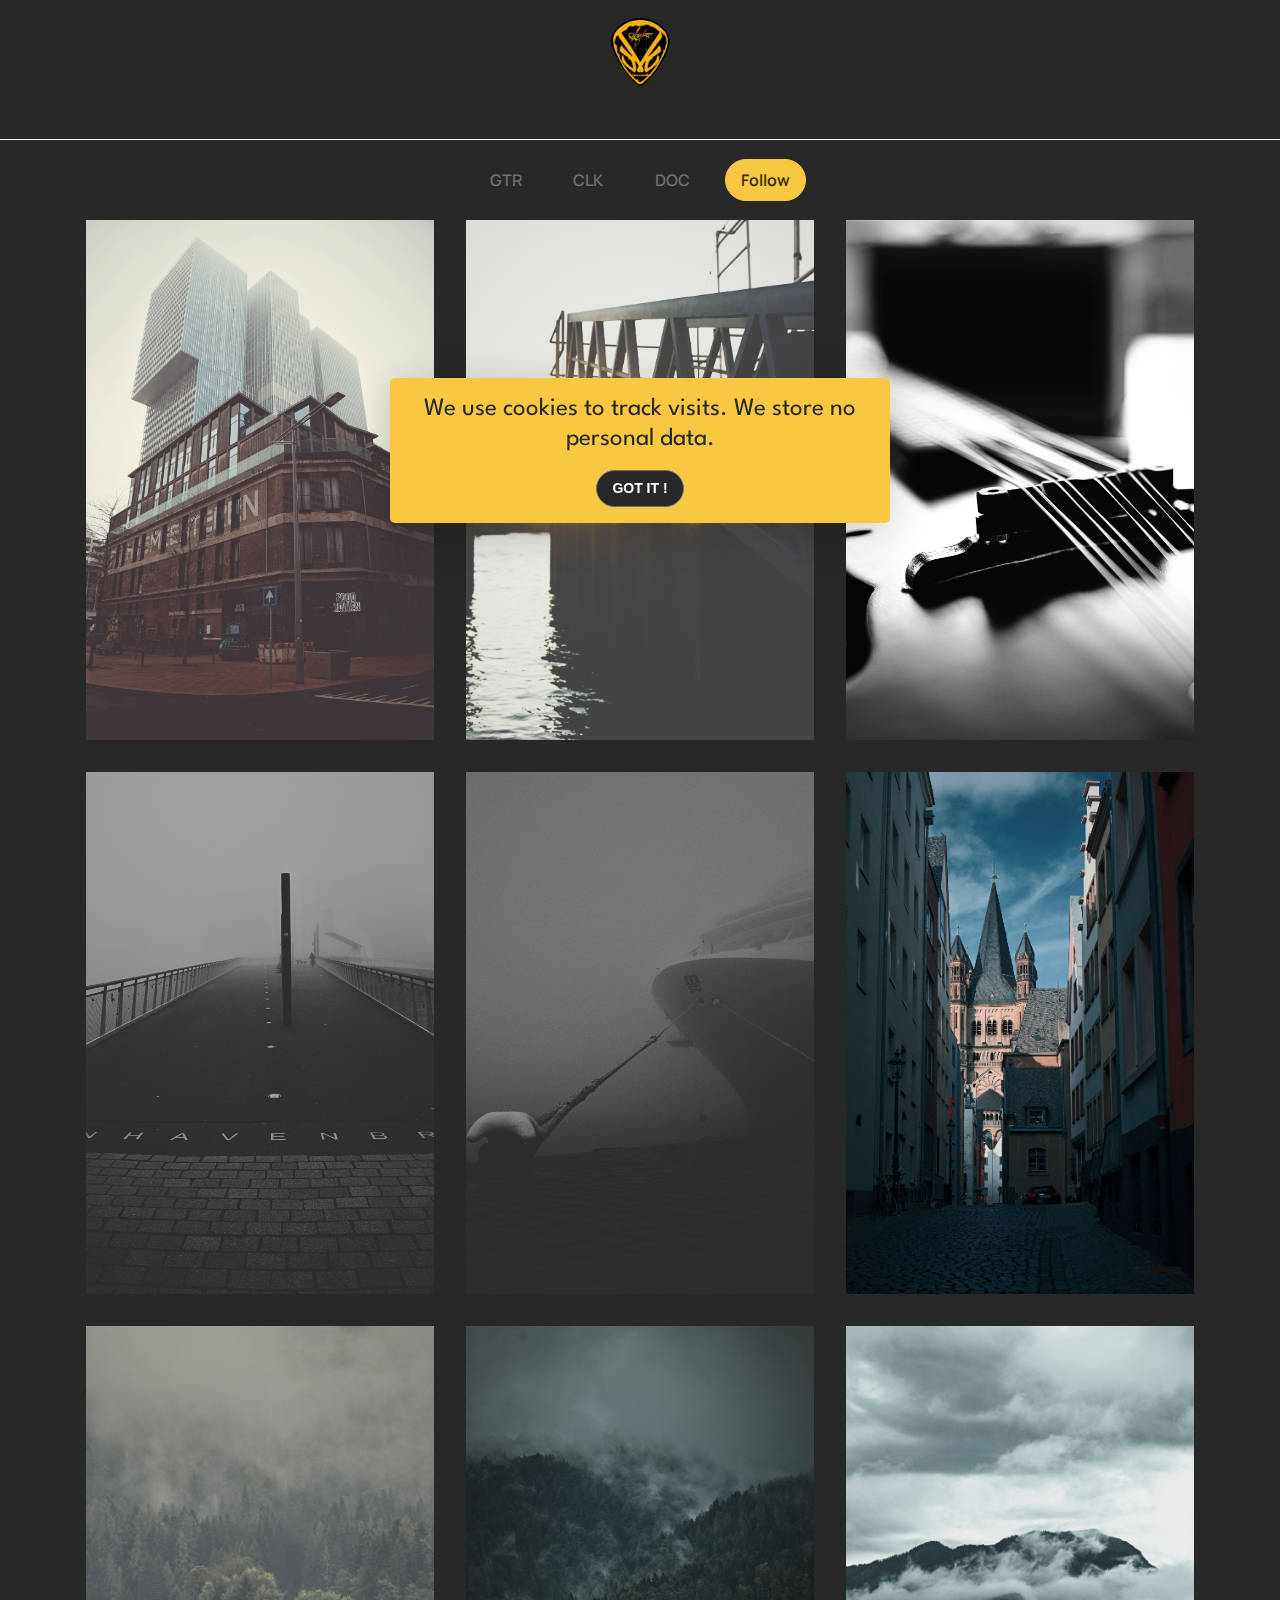
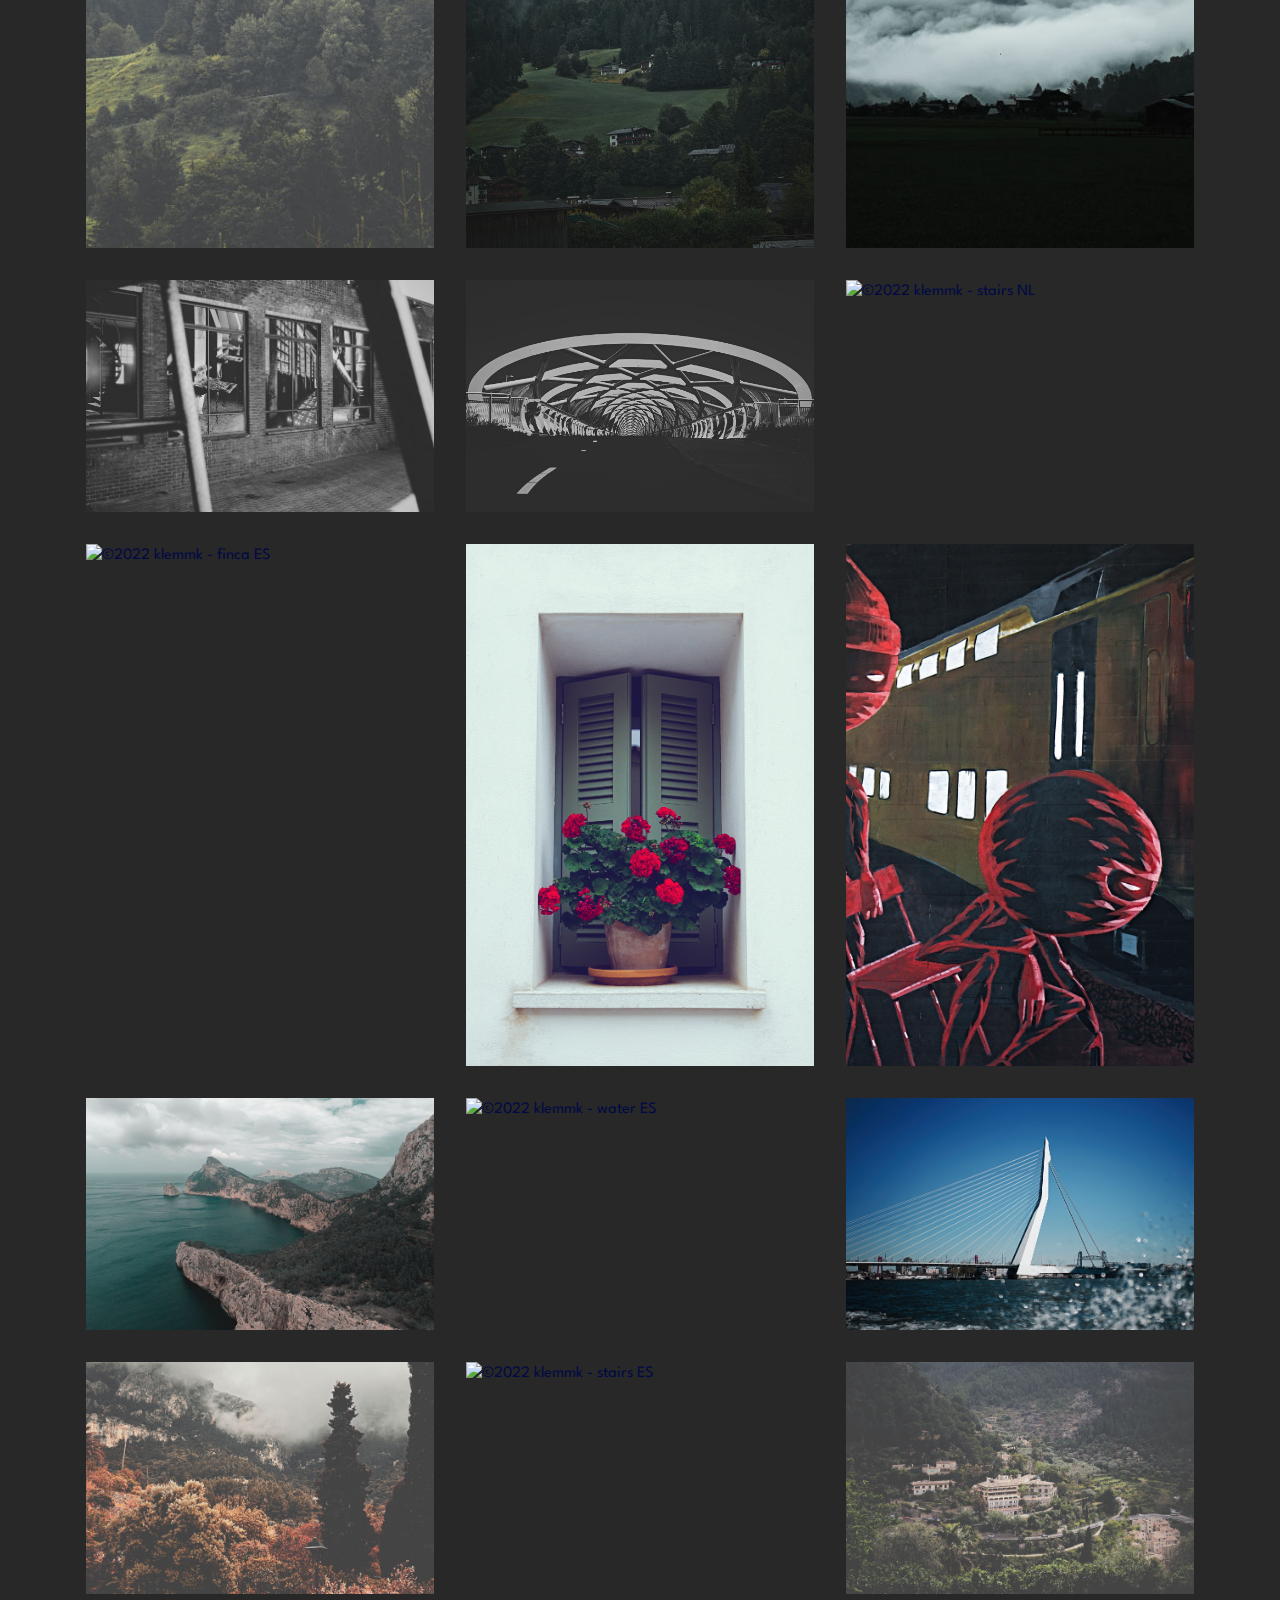
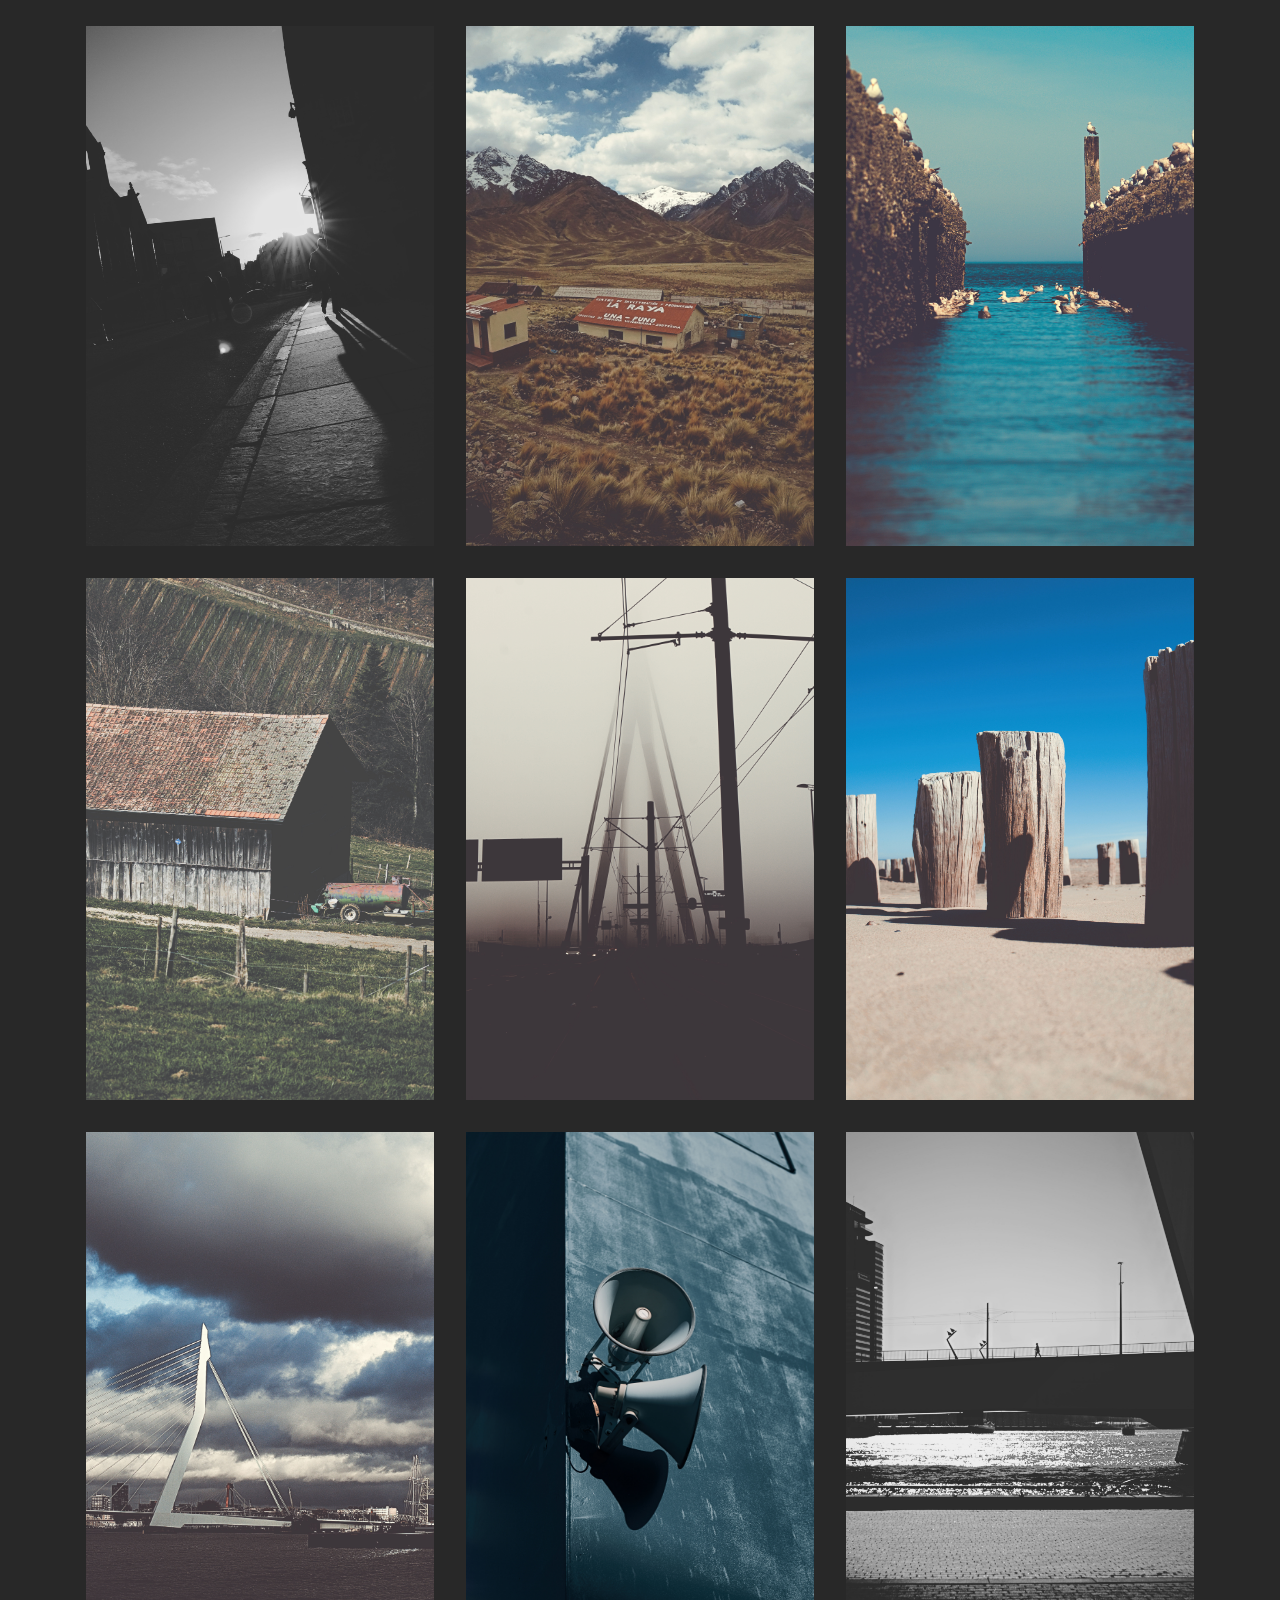
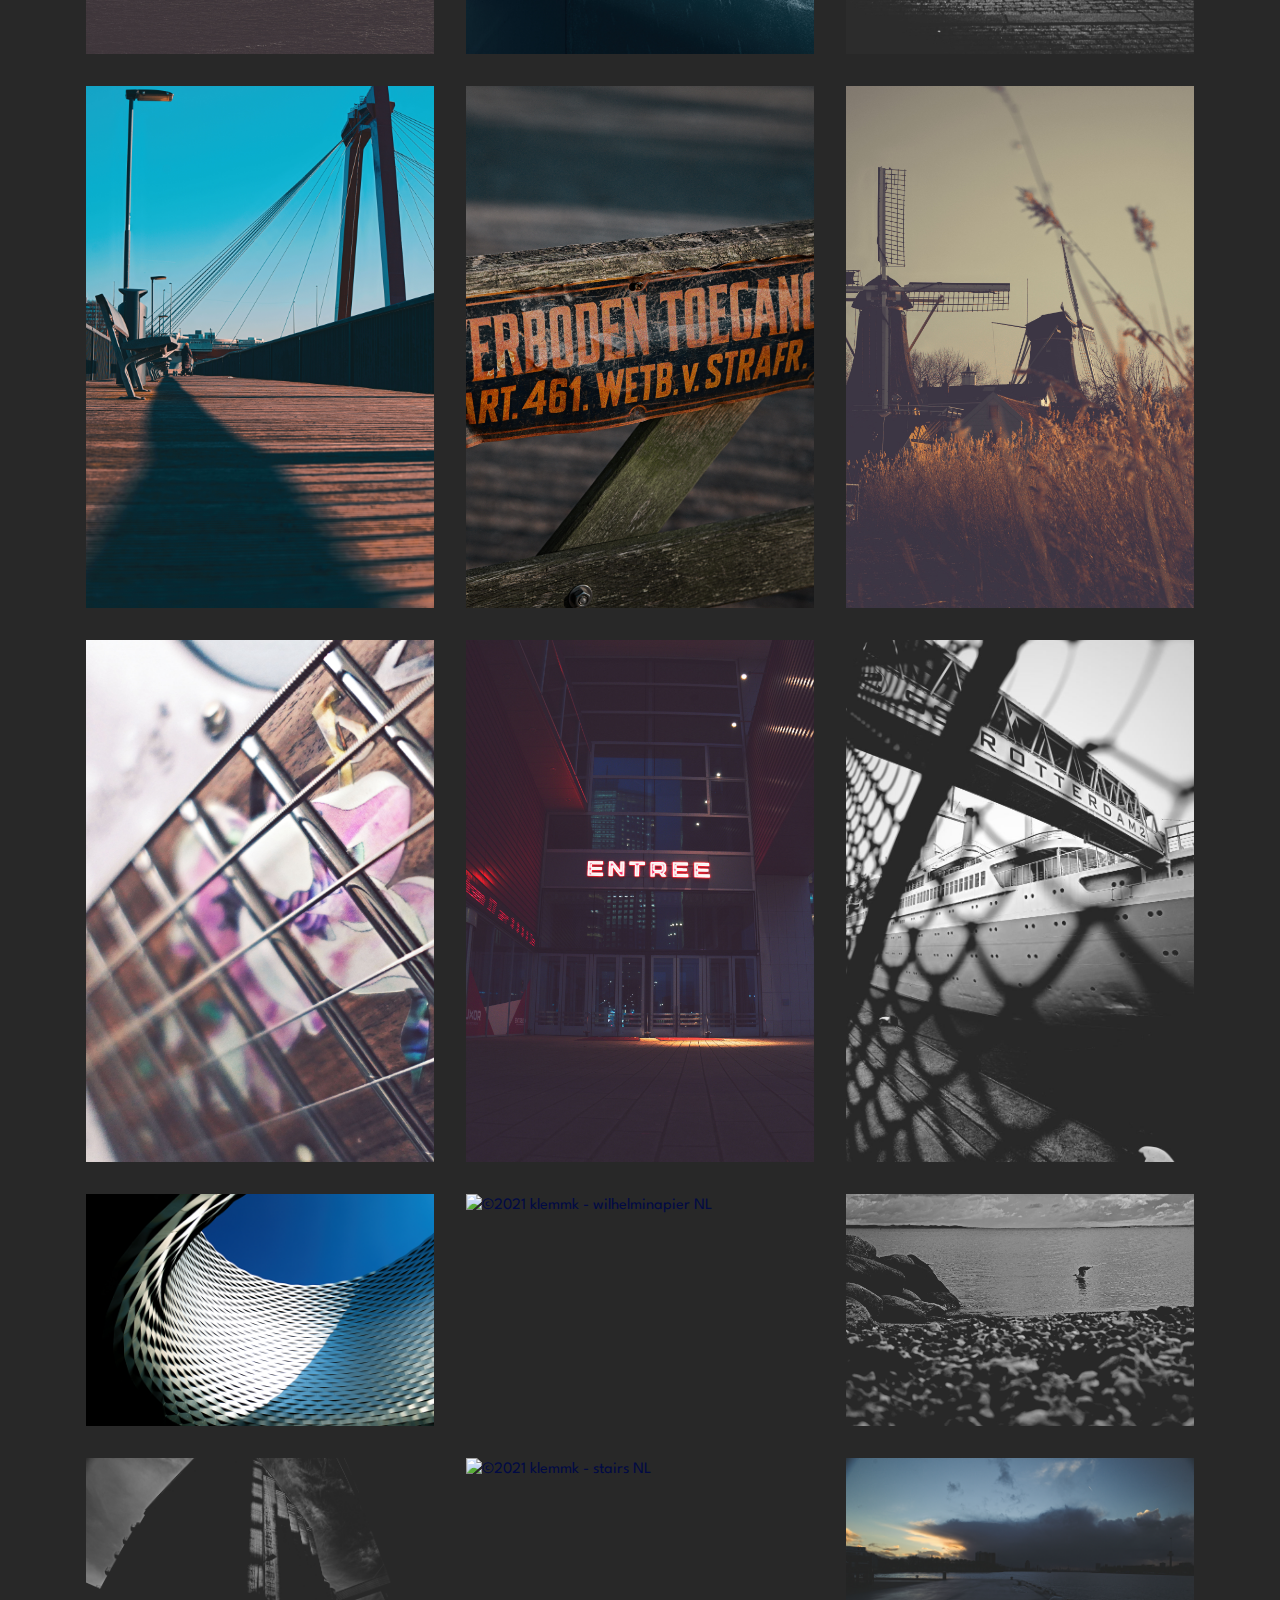
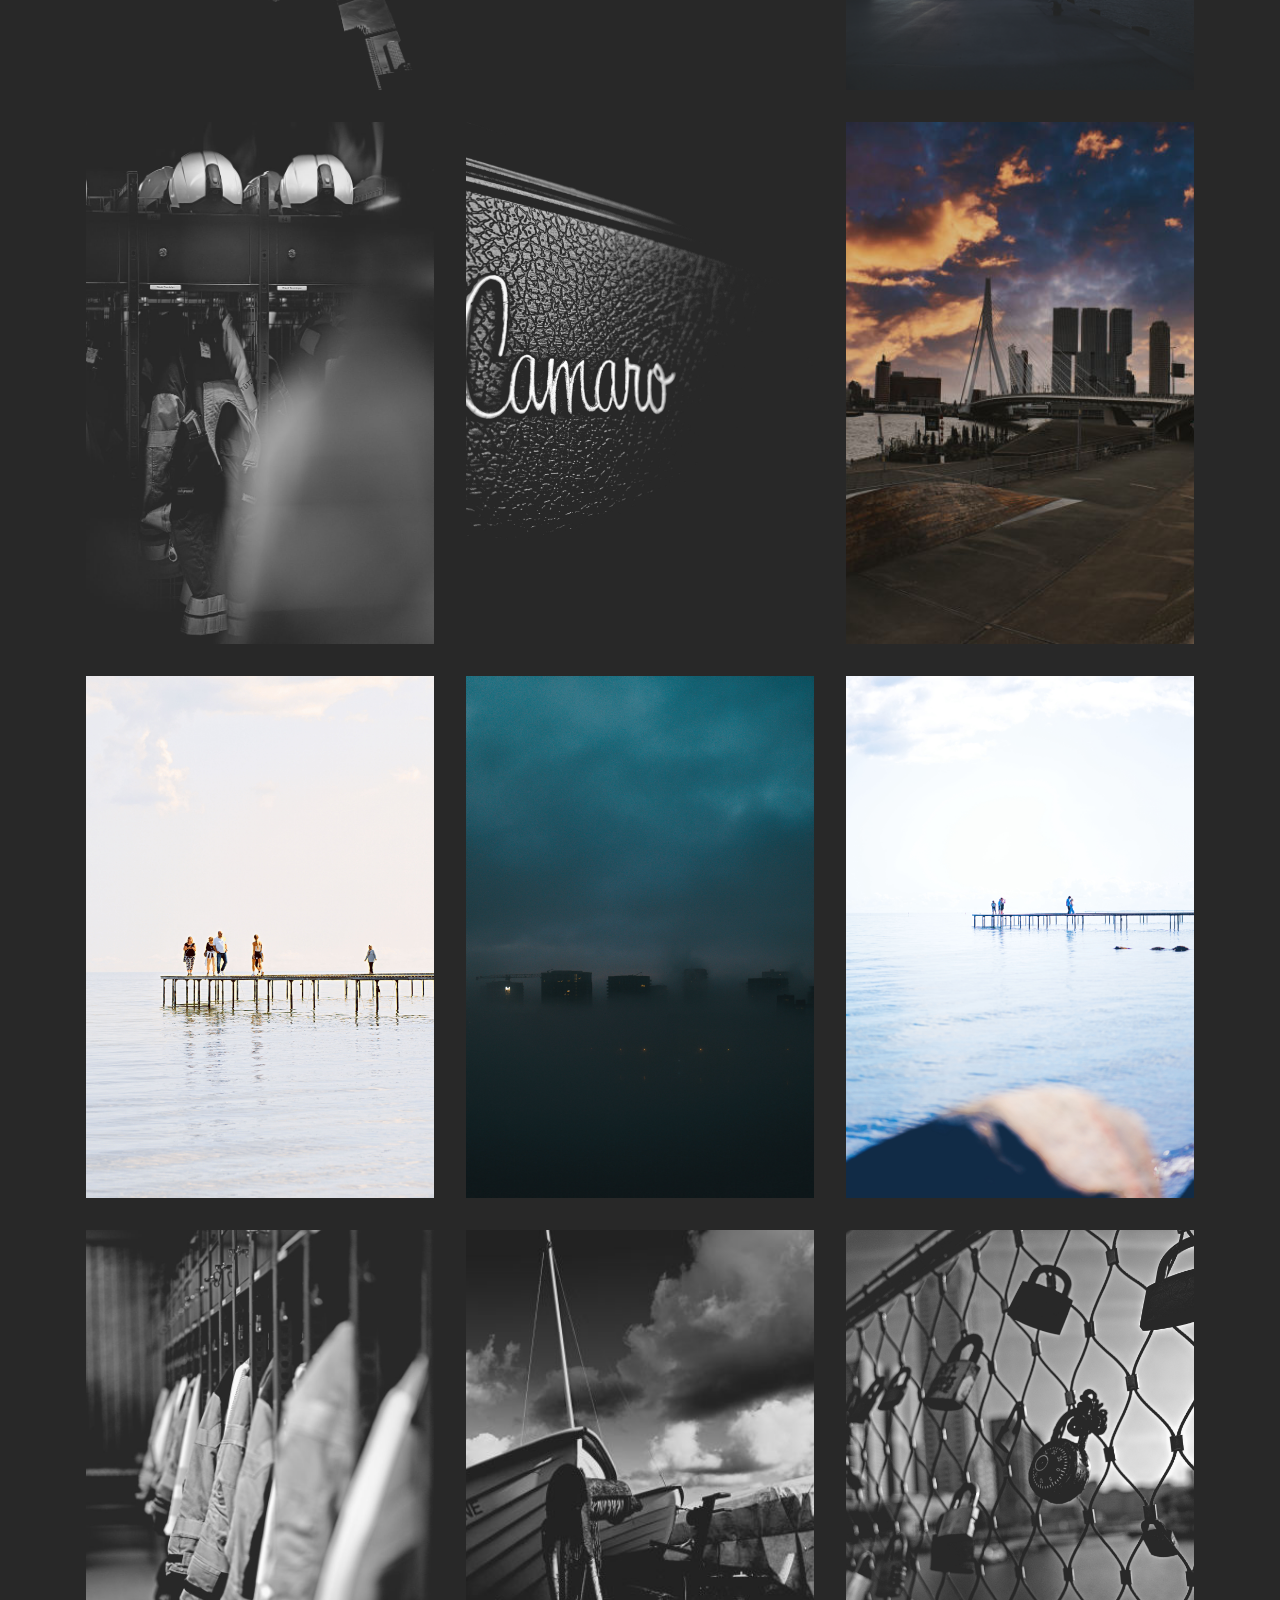
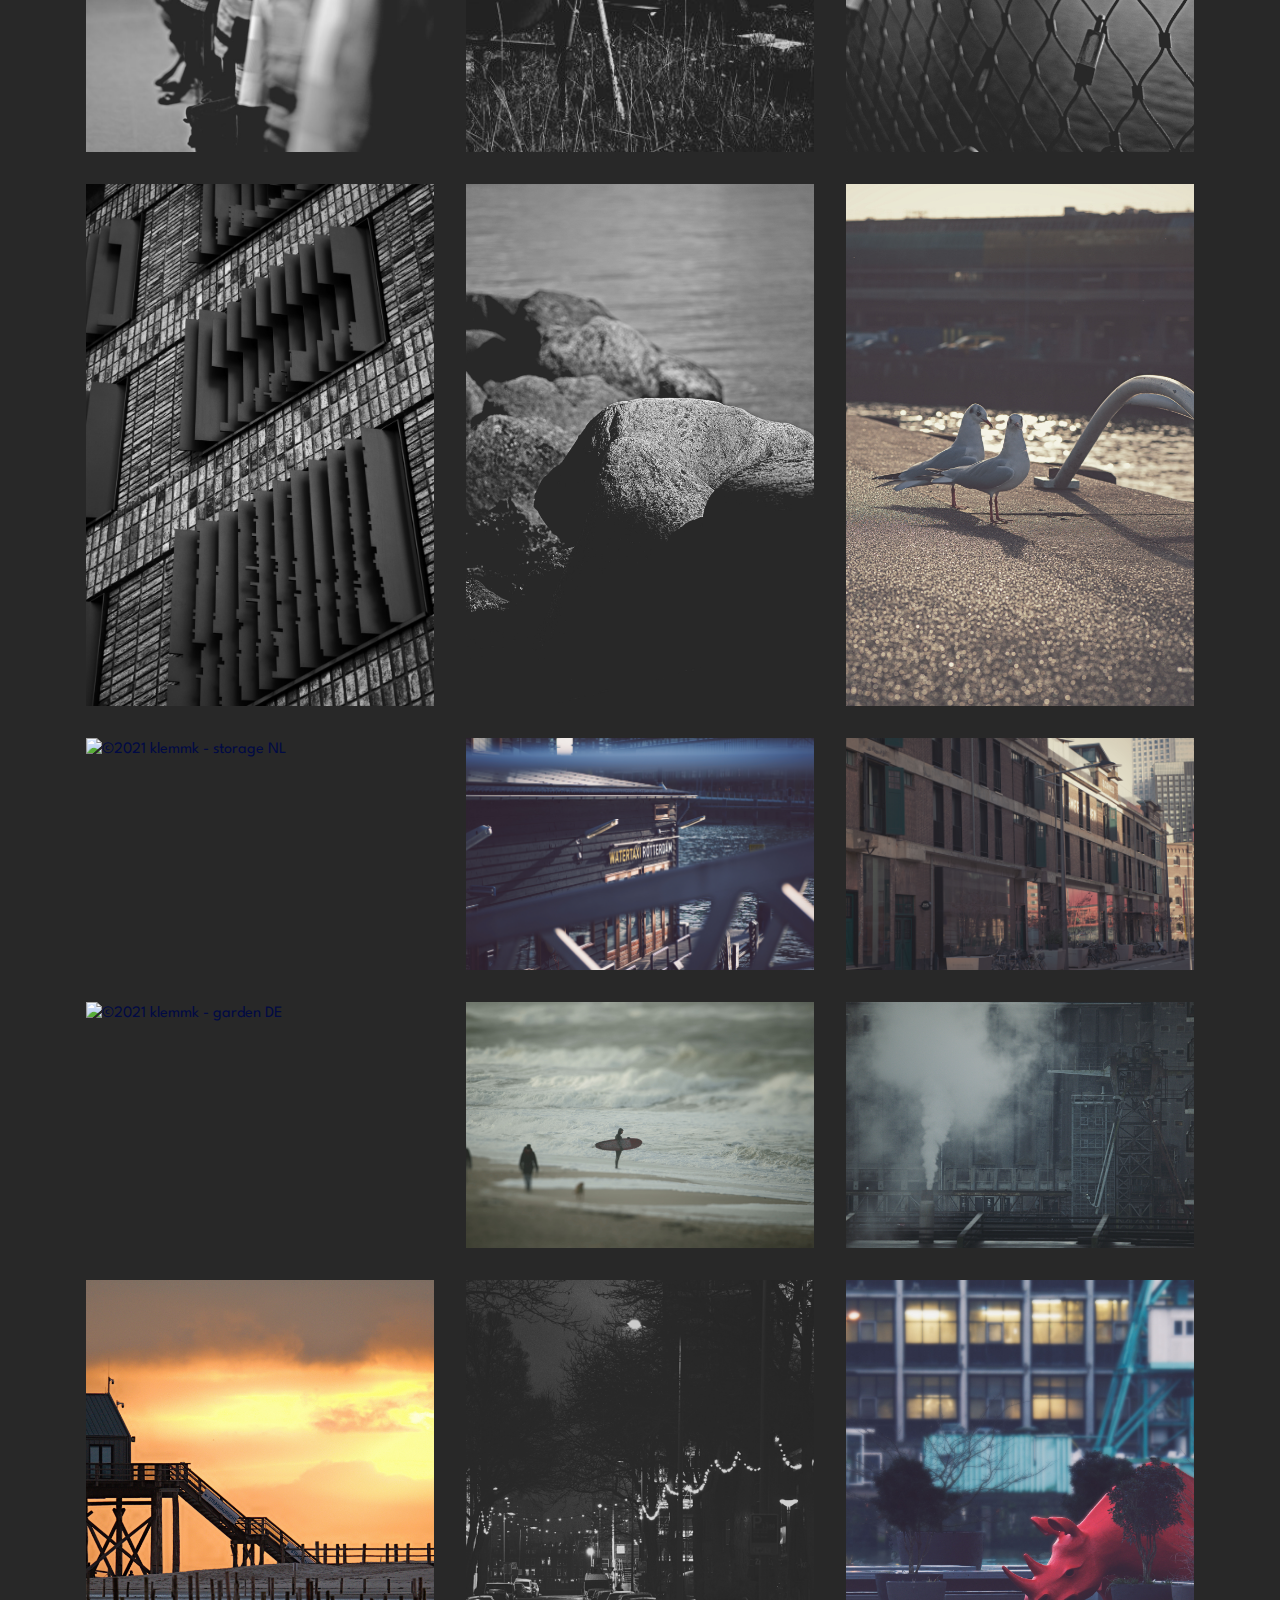
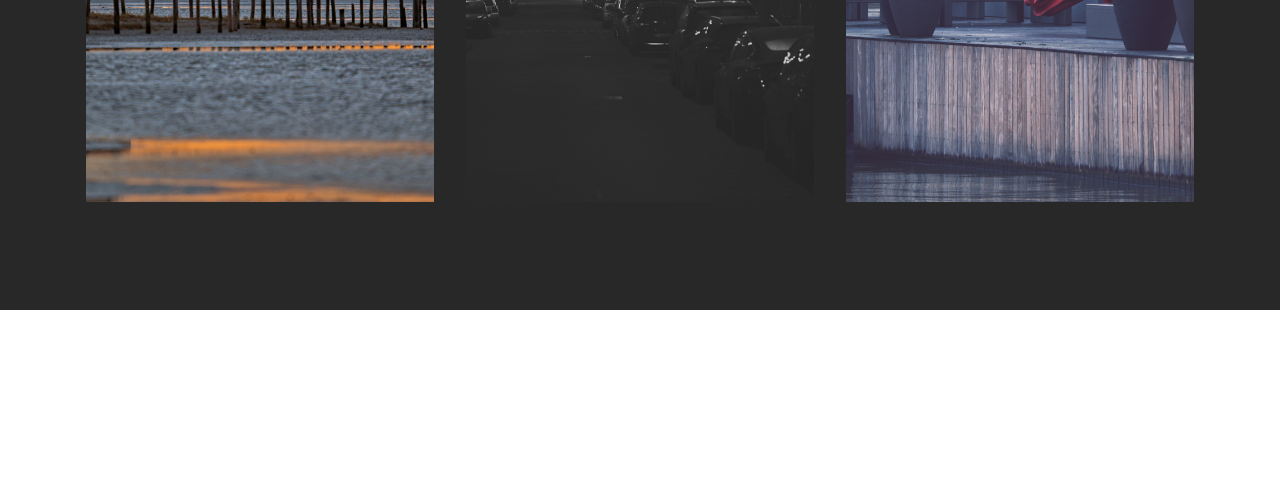
==== commit 78fde062: "Add files via upload" ====
--- a/clk.html
+++ b/clk.html
@@ -16,11 +16,13 @@
   
   <title>CLK</title>
   <link rel="stylesheet" href="assets/web/assets/mobirise-icons2/mobirise2.css">
+  <link rel="stylesheet" href="assets/FontAwesome/css/font-awesome.css">
   <link rel="stylesheet" href="assets/tether/tether.min.css">
   <link rel="stylesheet" href="assets/bootstrap/css/bootstrap.min.css">
   <link rel="stylesheet" href="assets/bootstrap/css/bootstrap-grid.min.css">
   <link rel="stylesheet" href="assets/bootstrap/css/bootstrap-reboot.min.css">
   <link rel="stylesheet" href="assets/animatecss/animate.css">
+  <link rel="stylesheet" href="assets/popup-overlay-plugin/style.css">
   <link rel="stylesheet" href="assets/dropdown/css/style.css">
   <link rel="stylesheet" href="assets/socicon/css/styles.css">
   <link rel="stylesheet" href="assets/theme/css/style.css">
@@ -33,7 +35,21 @@
   
   
   
-</head>
+
+<meta name="theme-color" content="#282828">
+<link rel="manifest" href="manifest.json">
+<script src="sw-connect.js"></script>
+<meta name="apple-mobile-web-app-capable" content="yes">
+<link rel="apple-touch-startup-image" media="(device-width: 320px) and (device-height: 568px) and (-webkit-device-pixel-ratio: 2) and (orientation: portrait)" href="assets/images/apple-launch-640x1136.png">
+<link rel="apple-touch-startup-image" media="(device-width: 375px) and (device-height: 667px) and (-webkit-device-pixel-ratio: 2) and (orientation: portrait)" href="assets/images/apple-launch-750x1334.png">
+<link rel="apple-touch-startup-image" media="(device-width: 414px) and (device-height: 736px) and (-webkit-device-pixel-ratio: 3) and (orientation: portrait)" href="assets/images/apple-launch-1242x2208.png">
+<link rel="apple-touch-startup-image" media="(device-width: 375px) and (device-height: 812px) and (-webkit-device-pixel-ratio: 3) and (orientation: portrait)" href="assets/images/apple-launch-1125x2436.png">
+<link rel="apple-touch-startup-image" media="(device-width: 768px) and (device-height: 1024px) and (-webkit-device-pixel-ratio: 2) and (orientation: portrait)" href="assets/images/apple-launch-1536x2048.png">
+<link rel="apple-touch-startup-image" media="(device-width: 834px) and (device-height: 1112px) and (-webkit-device-pixel-ratio: 2) and (orientation: portrait)" href="assets/images/apple-launch-1668x2224.png">
+<link rel="apple-touch-startup-image" media="(device-width: 1024px) and (device-height: 1366px) and (-webkit-device-pixel-ratio: 2) and (orientation: portrait)" href="assets/images/apple-launch-2048x2732.png">
+<meta name="apple-mobile-web-app-status-bar-style" content="default">
+<meta name="apple-mobile-web-app-title" content="kzngr.de">
+<link rel="apple-touch-icon" href="apple-touch-icon.png"></head>
 <body>
   
   <section class="menu1 cid-sVnEJN6dDa" once="menu" id="menu1-z">
@@ -95,323 +111,323 @@
     <div class="container">
         <div class="row mbr-gallery mt-4">
             <div class="col-12 col-md-6 col-lg-4 item gallery-image active">
-                <div class="item-wrapper" data-toggle="modal" data-bs-toggle="modal" data-target="#tNdZ2hkdfw-modal" data-bs-target="#tNdZ2hkdfw-modal">
-                    <img class="w-100" src="assets/images/pana4357kk-3822x5733.jpg" alt="©2023 klemmk - Rotterdam NL" data-slide-to="0" data-bs-slide-to="0" data-target="#lb-tNdZ2hkdfw" data-bs-target="#lb-tNdZ2hkdfw">
-                    <div class="icon-wrapper">
-                        <span class="mobi-mbri mobi-mbri-search mbr-iconfont mbr-iconfont-btn"></span>
-                    </div>
-                </div>
-            </div><div class="col-12 col-md-6 col-lg-4 item gallery-image">
-                <div class="item-wrapper" data-toggle="modal" data-bs-toggle="modal" data-target="#tNdZ2hkdfw-modal" data-bs-target="#tNdZ2hkdfw-modal">
-                    <img class="w-100" src="assets/images/pana4043kk-3790x5685.jpg" alt="©2023 klemmk - Watertaxi RTM NL" data-slide-to="1" data-bs-slide-to="1" data-target="#lb-tNdZ2hkdfw" data-bs-target="#lb-tNdZ2hkdfw">
-                    <div class="icon-wrapper">
-                        <span class="mobi-mbri mobi-mbri-search mbr-iconfont mbr-iconfont-btn"></span>
-                    </div>
-                </div>
-            </div><div class="col-12 col-md-6 col-lg-4 item gallery-image">
-                <div class="item-wrapper" data-toggle="modal" data-bs-toggle="modal" data-target="#tNdZ2hkdfw-modal" data-bs-target="#tNdZ2hkdfw-modal">
-                    <img class="w-100" src="assets/images/pana9675kk-5732x3821.jpg" alt="©2022 klemmk - Mandoline RTM NL" data-slide-to="2" data-bs-slide-to="2" data-target="#lb-tNdZ2hkdfw" data-bs-target="#lb-tNdZ2hkdfw">
-                    <div class="icon-wrapper">
-                        <span class="mobi-mbri mobi-mbri-search mbr-iconfont mbr-iconfont-btn"></span>
-                    </div>
-                </div>
-            </div><div class="col-12 col-md-6 col-lg-4 item gallery-image">
-                <div class="item-wrapper" data-toggle="modal" data-bs-toggle="modal" data-target="#tNdZ2hkdfw-modal" data-bs-target="#tNdZ2hkdfw-modal">
-                    <img class="w-100" src="assets/images/pana2586kk-5889x3926.jpg" alt="©2022 klemmk - Rijnhaven RTM NL" data-slide-to="3" data-bs-slide-to="3" data-target="#lb-tNdZ2hkdfw" data-bs-target="#lb-tNdZ2hkdfw">
-                    <div class="icon-wrapper">
-                        <span class="mobi-mbri mobi-mbri-search mbr-iconfont mbr-iconfont-btn"></span>
-                    </div>
-                </div>
-            </div><div class="col-12 col-md-6 col-lg-4 item gallery-image">
-                <div class="item-wrapper" data-toggle="modal" data-bs-toggle="modal" data-target="#tNdZ2hkdfw-modal" data-bs-target="#tNdZ2hkdfw-modal">
-                    <img class="w-100" src="assets/images/pana2521kk-5404x3603.jpg" alt="©2022 klemmk - Wilhelminapier RTM NL" data-slide-to="4" data-bs-slide-to="4" data-target="#lb-tNdZ2hkdfw" data-bs-target="#lb-tNdZ2hkdfw">
-                    <div class="icon-wrapper">
-                        <span class="mobi-mbri mobi-mbri-search mbr-iconfont mbr-iconfont-btn"></span>
-                    </div>
-                </div>
-            </div><div class="col-12 col-md-6 col-lg-4 item gallery-image">
-                <div class="item-wrapper" data-toggle="modal" data-bs-toggle="modal" data-target="#tNdZ2hkdfw-modal" data-bs-target="#tNdZ2hkdfw-modal">
-                    <img class="w-100" src="assets/images/pana2138kk-819x1229.jpg" alt="©2022 klemmk - köln DE" data-slide-to="5" data-bs-slide-to="5" data-target="#lb-tNdZ2hkdfw" data-bs-target="#lb-tNdZ2hkdfw">
-                    <div class="icon-wrapper">
-                        <span class="mobi-mbri mobi-mbri-search mbr-iconfont mbr-iconfont-btn"></span>
-                    </div>
-                </div>
-            </div><div class="col-12 col-md-6 col-lg-4 item gallery-image">
-                <div class="item-wrapper" data-toggle="modal" data-bs-toggle="modal" data-target="#tNdZ2hkdfw-modal" data-bs-target="#tNdZ2hkdfw-modal">
-                    <img class="w-100" src="assets/images/pana0334kk-2-819x546.jpg" alt="©2022 klemmk - maassilo art NL" data-slide-to="6" data-bs-slide-to="6" data-target="#lb-tNdZ2hkdfw" data-bs-target="#lb-tNdZ2hkdfw">
-                    <div class="icon-wrapper">
-                        <span class="mobi-mbri mobi-mbri-search mbr-iconfont mbr-iconfont-btn"></span>
-                    </div>
-                </div>
-            </div><div class="col-12 col-md-6 col-lg-4 item gallery-image">
-                <div class="item-wrapper" data-toggle="modal" data-bs-toggle="modal" data-target="#tNdZ2hkdfw-modal" data-bs-target="#tNdZ2hkdfw-modal">
-                    <img class="w-100" src="assets/images/pana0361kk-696x1044.jpg" alt="©2022 klemmk - maassilo art NL" data-slide-to="7" data-bs-slide-to="7" data-target="#lb-tNdZ2hkdfw" data-bs-target="#lb-tNdZ2hkdfw">
-                    <div class="icon-wrapper">
-                        <span class="mobi-mbri mobi-mbri-search mbr-iconfont mbr-iconfont-btn"></span>
-                    </div>
-                </div>
-            </div><div class="col-12 col-md-6 col-lg-4 item gallery-image">
-                <div class="item-wrapper" data-toggle="modal" data-bs-toggle="modal" data-target="#tNdZ2hkdfw-modal" data-bs-target="#tNdZ2hkdfw-modal">
-                    <img class="w-100" src="assets/images/pana0439kk-819x546.jpg" alt="©2022 klemmk - maassilo art NL" data-slide-to="8" data-bs-slide-to="8" data-target="#lb-tNdZ2hkdfw" data-bs-target="#lb-tNdZ2hkdfw">
-                    <div class="icon-wrapper">
-                        <span class="mobi-mbri mobi-mbri-search mbr-iconfont mbr-iconfont-btn"></span>
-                    </div>
-                </div>
-            </div><div class="col-12 col-md-6 col-lg-4 item gallery-image">
-                <div class="item-wrapper" data-toggle="modal" data-bs-toggle="modal" data-target="#tNdZ2hkdfw-modal" data-bs-target="#tNdZ2hkdfw-modal">
-                    <img class="w-100" src="assets/images/pana9257kk-5614x3743.jpg" alt="©2022 klemmk - maassilo art NL" data-slide-to="9" data-bs-slide-to="9" data-target="#lb-tNdZ2hkdfw" data-bs-target="#lb-tNdZ2hkdfw">
-                    <div class="icon-wrapper">
-                        <span class="mobi-mbri mobi-mbri-search mbr-iconfont mbr-iconfont-btn"></span>
-                    </div>
-                </div>
-            </div><div class="col-12 col-md-6 col-lg-4 item gallery-image">
-                <div class="item-wrapper" data-toggle="modal" data-bs-toggle="modal" data-target="#tNdZ2hkdfw-modal" data-bs-target="#tNdZ2hkdfw-modal">
-                    <img class="w-100" src="assets/images/pana8797kk-5277x3518.jpg" alt="©2022 klemmk - bridge NL" data-slide-to="10" data-bs-slide-to="10" data-target="#lb-tNdZ2hkdfw" data-bs-target="#lb-tNdZ2hkdfw">
-                    <div class="icon-wrapper">
-                        <span class="mobi-mbri mobi-mbri-search mbr-iconfont mbr-iconfont-btn"></span>
-                    </div>
-                </div>
-            </div><div class="col-12 col-md-6 col-lg-4 item gallery-image">
-                <div class="item-wrapper" data-toggle="modal" data-bs-toggle="modal" data-target="#tNdZ2hkdfw-modal" data-bs-target="#tNdZ2hkdfw-modal">
-                    <img class="w-100" src="assets/images/pana9254kk-3851x5777.jpg" alt="©2022 klemmk - stairs NL" data-slide-to="11" data-bs-slide-to="11" data-target="#lb-tNdZ2hkdfw" data-bs-target="#lb-tNdZ2hkdfw">
-                    <div class="icon-wrapper">
-                        <span class="mobi-mbri mobi-mbri-search mbr-iconfont mbr-iconfont-btn"></span>
-                    </div>
-                </div>
-            </div><div class="col-12 col-md-6 col-lg-4 item gallery-image">
-                <div class="item-wrapper" data-toggle="modal" data-bs-toggle="modal" data-target="#tNdZ2hkdfw-modal" data-bs-target="#tNdZ2hkdfw-modal">
-                    <img class="w-100" src="assets/images/pana7712kk-5843x3895.jpg" alt="©2022 klemmk - finca ES" data-slide-to="12" data-bs-slide-to="12" data-target="#lb-tNdZ2hkdfw" data-bs-target="#lb-tNdZ2hkdfw">
-                    <div class="icon-wrapper">
-                        <span class="mobi-mbri mobi-mbri-search mbr-iconfont mbr-iconfont-btn"></span>
-                    </div>
-                </div>
-            </div><div class="col-12 col-md-6 col-lg-4 item gallery-image">
-                <div class="item-wrapper" data-toggle="modal" data-bs-toggle="modal" data-target="#tNdZ2hkdfw-modal" data-bs-target="#tNdZ2hkdfw-modal">
-                    <img class="w-100" src="assets/images/pana7841kk-3405x5108.jpg" alt="©2022 klemmk - flowers ES" data-slide-to="13" data-bs-slide-to="13" data-target="#lb-tNdZ2hkdfw" data-bs-target="#lb-tNdZ2hkdfw">
-                    <div class="icon-wrapper">
-                        <span class="mobi-mbri mobi-mbri-search mbr-iconfont mbr-iconfont-btn"></span>
-                    </div>
-                </div>
-            </div><div class="col-12 col-md-6 col-lg-4 item gallery-image">
-                <div class="item-wrapper" data-toggle="modal" data-bs-toggle="modal" data-target="#tNdZ2hkdfw-modal" data-bs-target="#tNdZ2hkdfw-modal">
-                    <img class="w-100" src="assets/images/pana8862kk-4366x2911.jpeg" alt="©2022 klemmk - graffiti NL" data-slide-to="14" data-bs-slide-to="14" data-target="#lb-tNdZ2hkdfw" data-bs-target="#lb-tNdZ2hkdfw">
-                    <div class="icon-wrapper">
-                        <span class="mobi-mbri mobi-mbri-search mbr-iconfont mbr-iconfont-btn"></span>
-                    </div>
-                </div>
-            </div><div class="col-12 col-md-6 col-lg-4 item gallery-image">
-                <div class="item-wrapper" data-toggle="modal" data-bs-toggle="modal" data-target="#tNdZ2hkdfw-modal" data-bs-target="#tNdZ2hkdfw-modal">
-                    <img class="w-100" src="assets/images/pana7913kk-819x546.jpg" alt="©2022 klemmk - cap formentor ES" data-slide-to="15" data-bs-slide-to="15" data-target="#lb-tNdZ2hkdfw" data-bs-target="#lb-tNdZ2hkdfw">
-                    <div class="icon-wrapper">
-                        <span class="mobi-mbri mobi-mbri-search mbr-iconfont mbr-iconfont-btn"></span>
-                    </div>
-                </div>
-            </div><div class="col-12 col-md-6 col-lg-4 item gallery-image">
-                <div class="item-wrapper" data-toggle="modal" data-bs-toggle="modal" data-target="#tNdZ2hkdfw-modal" data-bs-target="#tNdZ2hkdfw-modal">
-                    <img class="w-100" src="assets/images/pana7992kk-4000x6000.jpg" alt="©2022 klemmk - water ES" data-slide-to="16" data-bs-slide-to="16" data-target="#lb-tNdZ2hkdfw" data-bs-target="#lb-tNdZ2hkdfw">
-                    <div class="icon-wrapper">
-                        <span class="mobi-mbri mobi-mbri-search mbr-iconfont mbr-iconfont-btn"></span>
-                    </div>
-                </div>
-            </div><div class="col-12 col-md-6 col-lg-4 item gallery-image">
-                <div class="item-wrapper" data-toggle="modal" data-bs-toggle="modal" data-target="#tNdZ2hkdfw-modal" data-bs-target="#tNdZ2hkdfw-modal">
-                    <img class="w-100" src="assets/images/pana6301kk-819x546.jpg" alt="©2022 klemmk - erasmusbrug NL" data-slide-to="17" data-bs-slide-to="17" data-target="#lb-tNdZ2hkdfw" data-bs-target="#lb-tNdZ2hkdfw">
-                    <div class="icon-wrapper">
-                        <span class="mobi-mbri mobi-mbri-search mbr-iconfont mbr-iconfont-btn"></span>
-                    </div>
-                </div>
-            </div><div class="col-12 col-md-6 col-lg-4 item gallery-image">
-                <div class="item-wrapper" data-toggle="modal" data-bs-toggle="modal" data-target="#tNdZ2hkdfw-modal" data-bs-target="#tNdZ2hkdfw-modal">
-                    <img class="w-100" src="assets/images/pana8239kk-819x546.jpg" alt="©2022 klemmk - forest ES" data-slide-to="18" data-bs-slide-to="18" data-target="#lb-tNdZ2hkdfw" data-bs-target="#lb-tNdZ2hkdfw">
-                    <div class="icon-wrapper">
-                        <span class="mobi-mbri mobi-mbri-search mbr-iconfont mbr-iconfont-btn"></span>
-                    </div>
-                </div>
-            </div><div class="col-12 col-md-6 col-lg-4 item gallery-image">
-                <div class="item-wrapper" data-toggle="modal" data-bs-toggle="modal" data-target="#tNdZ2hkdfw-modal" data-bs-target="#tNdZ2hkdfw-modal">
-                    <img class="w-100" src="assets/images/pana8233kk-4000x6000.jpg" alt="©2022 klemmk - stairs ES" data-slide-to="19" data-bs-slide-to="19" data-target="#lb-tNdZ2hkdfw" data-bs-target="#lb-tNdZ2hkdfw">
-                    <div class="icon-wrapper">
-                        <span class="mobi-mbri mobi-mbri-search mbr-iconfont mbr-iconfont-btn"></span>
-                    </div>
-                </div>
-            </div><div class="col-12 col-md-6 col-lg-4 item gallery-image">
-                <div class="item-wrapper" data-toggle="modal" data-bs-toggle="modal" data-target="#tNdZ2hkdfw-modal" data-bs-target="#tNdZ2hkdfw-modal">
-                    <img class="w-100" src="assets/images/pana8158kk-819x546.jpg" alt="©2022 klemmk - villa ES" data-slide-to="20" data-bs-slide-to="20" data-target="#lb-tNdZ2hkdfw" data-bs-target="#lb-tNdZ2hkdfw">
-                    <div class="icon-wrapper">
-                        <span class="mobi-mbri mobi-mbri-search mbr-iconfont mbr-iconfont-btn"></span>
-                    </div>
-                </div>
-            </div><div class="col-12 col-md-6 col-lg-4 item gallery-image">
-                <div class="item-wrapper" data-toggle="modal" data-bs-toggle="modal" data-target="#tNdZ2hkdfw-modal" data-bs-target="#tNdZ2hkdfw-modal">
-                    <img class="w-100" src="assets/images/dsc-0552kk-2592x3872.jpg" alt="©2022 klemmk - sidewalk UK" data-slide-to="21" data-bs-slide-to="21" data-target="#lb-tNdZ2hkdfw" data-bs-target="#lb-tNdZ2hkdfw">
-                    <div class="icon-wrapper">
-                        <span class="mobi-mbri mobi-mbri-search mbr-iconfont mbr-iconfont-btn"></span>
-                    </div>
-                </div>
-            </div><div class="col-12 col-md-6 col-lg-4 item gallery-image">
-                <div class="item-wrapper" data-toggle="modal" data-bs-toggle="modal" data-target="#tNdZ2hkdfw-modal" data-bs-target="#tNdZ2hkdfw-modal">
-                    <img class="w-100" src="assets/images/gopr0738kk-3867x2900.jpg" alt="©2022 klemmk - landscape PER" data-slide-to="22" data-bs-slide-to="22" data-target="#lb-tNdZ2hkdfw" data-bs-target="#lb-tNdZ2hkdfw">
-                    <div class="icon-wrapper">
-                        <span class="mobi-mbri mobi-mbri-search mbr-iconfont mbr-iconfont-btn"></span>
-                    </div>
-                </div>
-            </div><div class="col-12 col-md-6 col-lg-4 item gallery-image">
-                <div class="item-wrapper" data-toggle="modal" data-bs-toggle="modal" data-target="#tNdZ2hkdfw-modal" data-bs-target="#tNdZ2hkdfw-modal">
-                    <img class="w-100" src="assets/images/pana7069kk-5449x3632.jpg" alt="©2022 klemmk - jetty NL" data-slide-to="23" data-bs-slide-to="23" data-target="#lb-tNdZ2hkdfw" data-bs-target="#lb-tNdZ2hkdfw">
-                    <div class="icon-wrapper">
-                        <span class="mobi-mbri mobi-mbri-search mbr-iconfont mbr-iconfont-btn"></span>
-                    </div>
-                </div>
-            </div><div class="col-12 col-md-6 col-lg-4 item gallery-image">
-                <div class="item-wrapper" data-toggle="modal" data-bs-toggle="modal" data-target="#tNdZ2hkdfw-modal" data-bs-target="#tNdZ2hkdfw-modal">
-                    <img class="w-100" src="assets/images/pana6049kk-5039x3359.jpg" alt="©2022 klemmk - cabin CH" data-slide-to="24" data-bs-slide-to="24" data-target="#lb-tNdZ2hkdfw" data-bs-target="#lb-tNdZ2hkdfw">
-                    <div class="icon-wrapper">
-                        <span class="mobi-mbri mobi-mbri-search mbr-iconfont mbr-iconfont-btn"></span>
-                    </div>
-                </div>
-            </div><div class="col-12 col-md-6 col-lg-4 item gallery-image">
-                <div class="item-wrapper" data-toggle="modal" data-bs-toggle="modal" data-target="#tNdZ2hkdfw-modal" data-bs-target="#tNdZ2hkdfw-modal">
-                    <img class="w-100" src="assets/images/pana6435kketb-4000x6000.jpg" alt="©2022 klemmk - erasmusbrug fog NL" data-slide-to="25" data-bs-slide-to="25" data-target="#lb-tNdZ2hkdfw" data-bs-target="#lb-tNdZ2hkdfw">
-                    <div class="icon-wrapper">
-                        <span class="mobi-mbri mobi-mbri-search mbr-iconfont mbr-iconfont-btn"></span>
-                    </div>
-                </div>
-            </div><div class="col-12 col-md-6 col-lg-4 item gallery-image">
-                <div class="item-wrapper" data-toggle="modal" data-bs-toggle="modal" data-target="#tNdZ2hkdfw-modal" data-bs-target="#tNdZ2hkdfw-modal">
-                    <img class="w-100" src="assets/images/pana7180kk-5882x3921.jpg" alt="©2022 klemmk - jetty NL" data-slide-to="26" data-bs-slide-to="26" data-target="#lb-tNdZ2hkdfw" data-bs-target="#lb-tNdZ2hkdfw">
-                    <div class="icon-wrapper">
-                        <span class="mobi-mbri mobi-mbri-search mbr-iconfont mbr-iconfont-btn"></span>
-                    </div>
-                </div>
-            </div><div class="col-12 col-md-6 col-lg-4 item gallery-image">
-                <div class="item-wrapper" data-toggle="modal" data-bs-toggle="modal" data-target="#tNdZ2hkdfw-modal" data-bs-target="#tNdZ2hkdfw-modal">
-                    <img class="w-100" src="assets/images/plx50050kk-3-6000x3055.jpg" alt="©2022 klemmk - erasmusbrug pano NL" data-slide-to="27" data-bs-slide-to="27" data-target="#lb-tNdZ2hkdfw" data-bs-target="#lb-tNdZ2hkdfw">
-                    <div class="icon-wrapper">
-                        <span class="mobi-mbri mobi-mbri-search mbr-iconfont mbr-iconfont-btn"></span>
-                    </div>
-                </div>
-            </div><div class="col-12 col-md-6 col-lg-4 item gallery-image">
-                <div class="item-wrapper" data-toggle="modal" data-bs-toggle="modal" data-target="#tNdZ2hkdfw-modal" data-bs-target="#tNdZ2hkdfw-modal">
-                    <img class="w-100" src="assets/images/pana5514kk-3611x5417.jpg" alt="©2022 klemmk - speakers NL" data-slide-to="28" data-bs-slide-to="28" data-target="#lb-tNdZ2hkdfw" data-bs-target="#lb-tNdZ2hkdfw">
-                    <div class="icon-wrapper">
-                        <span class="mobi-mbri mobi-mbri-search mbr-iconfont mbr-iconfont-btn"></span>
-                    </div>
-                </div>
-            </div><div class="col-12 col-md-6 col-lg-4 item gallery-image">
-                <div class="item-wrapper" data-toggle="modal" data-bs-toggle="modal" data-target="#tNdZ2hkdfw-modal" data-bs-target="#tNdZ2hkdfw-modal">
-                    <img class="w-100" src="assets/images/pana5564kk-5946x3964.jpg" alt="©2022 klemmk - erasmusbrug bw NL" data-slide-to="29" data-bs-slide-to="29" data-target="#lb-tNdZ2hkdfw" data-bs-target="#lb-tNdZ2hkdfw">
-                    <div class="icon-wrapper">
-                        <span class="mobi-mbri mobi-mbri-search mbr-iconfont mbr-iconfont-btn"></span>
-                    </div>
-                </div>
-            </div><div class="col-12 col-md-6 col-lg-4 item gallery-image">
-                <div class="item-wrapper" data-toggle="modal" data-bs-toggle="modal" data-target="#tNdZ2hkdfw-modal" data-bs-target="#tNdZ2hkdfw-modal">
-                    <img class="w-100" src="assets/images/pana5102kk-4000x6000.jpg" alt="©2022 klemmk - wilhelmbrug NL" data-slide-to="30" data-bs-slide-to="30" data-target="#lb-tNdZ2hkdfw" data-bs-target="#lb-tNdZ2hkdfw">
-                    <div class="icon-wrapper">
-                        <span class="mobi-mbri mobi-mbri-search mbr-iconfont mbr-iconfont-btn"></span>
-                    </div>
-                </div>
-            </div><div class="col-12 col-md-6 col-lg-4 item gallery-image">
-                <div class="item-wrapper" data-toggle="modal" data-bs-toggle="modal" data-target="#tNdZ2hkdfw-modal" data-bs-target="#tNdZ2hkdfw-modal">
-                    <img class="w-100" src="assets/images/pana5422kk-6000x4000.jpg" alt="©2022 klemmk - verboden NL" data-slide-to="31" data-bs-slide-to="31" data-target="#lb-tNdZ2hkdfw" data-bs-target="#lb-tNdZ2hkdfw">
-                    <div class="icon-wrapper">
-                        <span class="mobi-mbri mobi-mbri-search mbr-iconfont mbr-iconfont-btn"></span>
-                    </div>
-                </div>
-            </div><div class="col-12 col-md-6 col-lg-4 item gallery-image">
-                <div class="item-wrapper" data-toggle="modal" data-bs-toggle="modal" data-target="#tNdZ2hkdfw-modal" data-bs-target="#tNdZ2hkdfw-modal">
-                    <img class="w-100" src="assets/images/pana5429kk-6000x4000.jpg" alt="©2022 klemmk - mills NL" data-slide-to="32" data-bs-slide-to="32" data-target="#lb-tNdZ2hkdfw" data-bs-target="#lb-tNdZ2hkdfw">
-                    <div class="icon-wrapper">
-                        <span class="mobi-mbri mobi-mbri-search mbr-iconfont mbr-iconfont-btn"></span>
-                    </div>
-                </div>
-            </div><div class="col-12 col-md-6 col-lg-4 item gallery-image">
-                <div class="item-wrapper" data-toggle="modal" data-bs-toggle="modal" data-target="#tNdZ2hkdfw-modal" data-bs-target="#tNdZ2hkdfw-modal">
-                    <img class="w-100" src="assets/images/p1040094kk-2-5472x3080.jpg" alt="©2022 klemmk - guitar flowers NL" data-slide-to="33" data-bs-slide-to="33" data-target="#lb-tNdZ2hkdfw" data-bs-target="#lb-tNdZ2hkdfw">
-                    <div class="icon-wrapper">
-                        <span class="mobi-mbri mobi-mbri-search mbr-iconfont mbr-iconfont-btn"></span>
-                    </div>
-                </div>
-            </div><div class="col-12 col-md-6 col-lg-4 item gallery-image">
-                <div class="item-wrapper" data-toggle="modal" data-bs-toggle="modal" data-target="#tNdZ2hkdfw-modal" data-bs-target="#tNdZ2hkdfw-modal">
-                    <img class="w-100" src="assets/images/pana4563kk-6000x4000.jpg" alt="©2022 klemmk - theater NL" data-slide-to="34" data-bs-slide-to="34" data-target="#lb-tNdZ2hkdfw" data-bs-target="#lb-tNdZ2hkdfw">
-                    <div class="icon-wrapper">
-                        <span class="mobi-mbri mobi-mbri-search mbr-iconfont mbr-iconfont-btn"></span>
-                    </div>
-                </div>
-            </div><div class="col-12 col-md-6 col-lg-4 item gallery-image">
-                <div class="item-wrapper" data-toggle="modal" data-bs-toggle="modal" data-target="#tNdZ2hkdfw-modal" data-bs-target="#tNdZ2hkdfw-modal">
-                    <img class="w-100" src="assets/images/pana1745kk-738x1107.jpg" alt="©2021 klemmk - ss rotterdam NL" data-slide-to="35" data-bs-slide-to="35" data-target="#lb-tNdZ2hkdfw" data-bs-target="#lb-tNdZ2hkdfw">
-                    <div class="icon-wrapper">
-                        <span class="mobi-mbri mobi-mbri-search mbr-iconfont mbr-iconfont-btn"></span>
-                    </div>
-                </div>
-            </div><div class="col-12 col-md-6 col-lg-4 item gallery-image">
-                <div class="item-wrapper" data-toggle="modal" data-bs-toggle="modal" data-target="#tNdZ2hkdfw-modal" data-bs-target="#tNdZ2hkdfw-modal">
-                    <img class="w-100" src="assets/images/pana3347kk-6000x4000.jpg" alt="©2021 klemmk - congresscenter CH" data-slide-to="36" data-bs-slide-to="36" data-target="#lb-tNdZ2hkdfw" data-bs-target="#lb-tNdZ2hkdfw">
-                    <div class="icon-wrapper">
-                        <span class="mobi-mbri mobi-mbri-search mbr-iconfont mbr-iconfont-btn"></span>
-                    </div>
-                </div>
-            </div><div class="col-12 col-md-6 col-lg-4 item gallery-image">
-                <div class="item-wrapper" data-toggle="modal" data-bs-toggle="modal" data-target="#tNdZ2hkdfw-modal" data-bs-target="#tNdZ2hkdfw-modal">
-                    <img class="w-100" src="assets/images/pana3650kk-4000x6000.jpg" alt="©2021 klemmk - wilhelminapier NL" data-slide-to="37" data-bs-slide-to="37" data-target="#lb-tNdZ2hkdfw" data-bs-target="#lb-tNdZ2hkdfw">
-                    <div class="icon-wrapper">
-                        <span class="mobi-mbri mobi-mbri-search mbr-iconfont mbr-iconfont-btn"></span>
-                    </div>
-                </div>
-            </div><div class="col-12 col-md-6 col-lg-4 item gallery-image">
-                <div class="item-wrapper" data-toggle="modal" data-bs-toggle="modal" data-target="#tNdZ2hkdfw-modal" data-bs-target="#tNdZ2hkdfw-modal">
-                    <img class="w-100" src="assets/images/pana2229kk-5106x3406.jpg" alt="©2021 klemmk - rockybeach DK" data-slide-to="38" data-bs-slide-to="38" data-target="#lb-tNdZ2hkdfw" data-bs-target="#lb-tNdZ2hkdfw">
-                    <div class="icon-wrapper">
-                        <span class="mobi-mbri mobi-mbri-search mbr-iconfont mbr-iconfont-btn"></span>
-                    </div>
-                </div>
-            </div><div class="col-12 col-md-6 col-lg-4 item gallery-image">
-                <div class="item-wrapper" data-toggle="modal" data-bs-toggle="modal" data-target="#tNdZ2hkdfw-modal" data-bs-target="#tNdZ2hkdfw-modal">
-                    <img class="w-100" src="assets/images/pana3106kk-5864x3909.jpg" alt="©2021 klemmk - rijnhaven NL" data-slide-to="39" data-bs-slide-to="39" data-target="#lb-tNdZ2hkdfw" data-bs-target="#lb-tNdZ2hkdfw">
-                    <div class="icon-wrapper">
-                        <span class="mobi-mbri mobi-mbri-search mbr-iconfont mbr-iconfont-btn"></span>
-                    </div>
-                </div>
-            </div><div class="col-12 col-md-6 col-lg-4 item gallery-image">
-                <div class="item-wrapper" data-toggle="modal" data-bs-toggle="modal" data-target="#tNdZ2hkdfw-modal" data-bs-target="#tNdZ2hkdfw-modal">
-                    <img class="w-100" src="assets/images/pana4667kk-4000x6000.jpg" alt="©2021 klemmk - stairs NL" data-slide-to="40" data-bs-slide-to="40" data-target="#lb-tNdZ2hkdfw" data-bs-target="#lb-tNdZ2hkdfw">
-                    <div class="icon-wrapper">
-                        <span class="mobi-mbri mobi-mbri-search mbr-iconfont mbr-iconfont-btn"></span>
-                    </div>
-                </div>
-            </div><div class="col-12 col-md-6 col-lg-4 item gallery-image">
-                <div class="item-wrapper" data-toggle="modal" data-bs-toggle="modal" data-target="#tNdZ2hkdfw-modal" data-bs-target="#tNdZ2hkdfw-modal">
-                    <img class="w-100" src="assets/images/pana3766kk-6000x4000.jpg" alt="©2021 klemmk - wilhelminakade NL" data-slide-to="41" data-bs-slide-to="41" data-target="#lb-tNdZ2hkdfw" data-bs-target="#lb-tNdZ2hkdfw">
-                    <div class="icon-wrapper">
-                        <span class="mobi-mbri mobi-mbri-search mbr-iconfont mbr-iconfont-btn"></span>
-                    </div>
-                </div>
-            </div><div class="col-12 col-md-6 col-lg-4 item gallery-image">
-                <div class="item-wrapper" data-toggle="modal" data-bs-toggle="modal" data-target="#tNdZ2hkdfw-modal" data-bs-target="#tNdZ2hkdfw-modal">
-                    <img class="w-100" src="assets/images/pana1939kk-738x1107.jpg" alt="©2021 klemmk - rescue CH" data-slide-to="42" data-bs-slide-to="42" data-target="#lb-tNdZ2hkdfw" data-bs-target="#lb-tNdZ2hkdfw">
-                    <div class="icon-wrapper">
-                        <span class="mobi-mbri mobi-mbri-search mbr-iconfont mbr-iconfont-btn"></span>
-                    </div>
-                </div>
-            </div><div class="col-12 col-md-6 col-lg-4 item gallery-image">
-                <div class="item-wrapper" data-toggle="modal" data-bs-toggle="modal" data-target="#tNdZ2hkdfw-modal" data-bs-target="#tNdZ2hkdfw-modal">
-                    <img class="w-100" src="assets/images/pana2009kk-5318x3545.jpg" alt="©2021 klemmk - camaro CH" data-slide-to="43" data-bs-slide-to="43" data-target="#lb-tNdZ2hkdfw" data-bs-target="#lb-tNdZ2hkdfw">
-                    <div class="icon-wrapper">
-                        <span class="mobi-mbri mobi-mbri-search mbr-iconfont mbr-iconfont-btn"></span>
-                    </div>
-                </div>
-            </div><div class="col-12 col-md-6 col-lg-4 item gallery-image">
-                <div class="item-wrapper" data-toggle="modal" data-bs-toggle="modal" data-target="#tNdZ2hkdfw-modal" data-bs-target="#tNdZ2hkdfw-modal">
-                    <img class="w-100" src="assets/images/pana0573-738x492.jpg" alt="©2021 klemmk - rotterdam sky NL" data-slide-to="44" data-bs-slide-to="44" data-target="#lb-tNdZ2hkdfw" data-bs-target="#lb-tNdZ2hkdfw">
-                    <div class="icon-wrapper">
-                        <span class="mobi-mbri mobi-mbri-search mbr-iconfont mbr-iconfont-btn"></span>
-                    </div>
-                </div>
-            </div><div class="col-12 col-md-6 col-lg-4 item gallery-image">
-                <div class="item-wrapper" data-toggle="modal" data-bs-toggle="modal" data-target="#tNdZ2hkdfw-modal" data-bs-target="#tNdZ2hkdfw-modal">
-                    <img class="w-100" src="assets/images/pana2671kk-5524x3683.jpg" alt="©2021 klemmk - endlessbridge DK" data-slide-to="45" data-bs-slide-to="45" data-target="#lb-tNdZ2hkdfw" data-bs-target="#lb-tNdZ2hkdfw">
+                <div class="item-wrapper" data-toggle="modal" data-bs-toggle="modal" data-target="#u6UXy5CumB-modal" data-bs-target="#u6UXy5CumB-modal">
+                    <img class="w-100" src="assets/images/pana4357kk-3822x5733.jpg" alt="©2023 klemmk - Rotterdam NL" data-slide-to="0" data-bs-slide-to="0" data-target="#lb-u6UXy5CumB" data-bs-target="#lb-u6UXy5CumB">
+                    <div class="icon-wrapper">
+                        <span class="mobi-mbri mobi-mbri-search mbr-iconfont mbr-iconfont-btn"></span>
+                    </div>
+                </div>
+            </div><div class="col-12 col-md-6 col-lg-4 item gallery-image">
+                <div class="item-wrapper" data-toggle="modal" data-bs-toggle="modal" data-target="#u6UXy5CumB-modal" data-bs-target="#u6UXy5CumB-modal">
+                    <img class="w-100" src="assets/images/pana4043kk-3790x5685.jpg" alt="©2023 klemmk - Watertaxi RTM NL" data-slide-to="1" data-bs-slide-to="1" data-target="#lb-u6UXy5CumB" data-bs-target="#lb-u6UXy5CumB">
+                    <div class="icon-wrapper">
+                        <span class="mobi-mbri mobi-mbri-search mbr-iconfont mbr-iconfont-btn"></span>
+                    </div>
+                </div>
+            </div><div class="col-12 col-md-6 col-lg-4 item gallery-image">
+                <div class="item-wrapper" data-toggle="modal" data-bs-toggle="modal" data-target="#u6UXy5CumB-modal" data-bs-target="#u6UXy5CumB-modal">
+                    <img class="w-100" src="assets/images/pana9675kk-5732x3821.jpg" alt="©2022 klemmk - Mandoline RTM NL" data-slide-to="2" data-bs-slide-to="2" data-target="#lb-u6UXy5CumB" data-bs-target="#lb-u6UXy5CumB">
+                    <div class="icon-wrapper">
+                        <span class="mobi-mbri mobi-mbri-search mbr-iconfont mbr-iconfont-btn"></span>
+                    </div>
+                </div>
+            </div><div class="col-12 col-md-6 col-lg-4 item gallery-image">
+                <div class="item-wrapper" data-toggle="modal" data-bs-toggle="modal" data-target="#u6UXy5CumB-modal" data-bs-target="#u6UXy5CumB-modal">
+                    <img class="w-100" src="assets/images/pana2586kk-5889x3926.jpg" alt="©2022 klemmk - Rijnhaven RTM NL" data-slide-to="3" data-bs-slide-to="3" data-target="#lb-u6UXy5CumB" data-bs-target="#lb-u6UXy5CumB">
+                    <div class="icon-wrapper">
+                        <span class="mobi-mbri mobi-mbri-search mbr-iconfont mbr-iconfont-btn"></span>
+                    </div>
+                </div>
+            </div><div class="col-12 col-md-6 col-lg-4 item gallery-image">
+                <div class="item-wrapper" data-toggle="modal" data-bs-toggle="modal" data-target="#u6UXy5CumB-modal" data-bs-target="#u6UXy5CumB-modal">
+                    <img class="w-100" src="assets/images/pana2521kk-5404x3603.jpg" alt="©2022 klemmk - Wilhelminapier RTM NL" data-slide-to="4" data-bs-slide-to="4" data-target="#lb-u6UXy5CumB" data-bs-target="#lb-u6UXy5CumB">
+                    <div class="icon-wrapper">
+                        <span class="mobi-mbri mobi-mbri-search mbr-iconfont mbr-iconfont-btn"></span>
+                    </div>
+                </div>
+            </div><div class="col-12 col-md-6 col-lg-4 item gallery-image">
+                <div class="item-wrapper" data-toggle="modal" data-bs-toggle="modal" data-target="#u6UXy5CumB-modal" data-bs-target="#u6UXy5CumB-modal">
+                    <img class="w-100" src="assets/images/pana2138kk-819x1229.jpg" alt="©2022 klemmk - köln DE" data-slide-to="5" data-bs-slide-to="5" data-target="#lb-u6UXy5CumB" data-bs-target="#lb-u6UXy5CumB">
+                    <div class="icon-wrapper">
+                        <span class="mobi-mbri mobi-mbri-search mbr-iconfont mbr-iconfont-btn"></span>
+                    </div>
+                </div>
+            </div><div class="col-12 col-md-6 col-lg-4 item gallery-image">
+                <div class="item-wrapper" data-toggle="modal" data-bs-toggle="modal" data-target="#u6UXy5CumB-modal" data-bs-target="#u6UXy5CumB-modal">
+                    <img class="w-100" src="assets/images/pana0334kk-2-819x546.jpg" alt="©2022 klemmk - maassilo art NL" data-slide-to="6" data-bs-slide-to="6" data-target="#lb-u6UXy5CumB" data-bs-target="#lb-u6UXy5CumB">
+                    <div class="icon-wrapper">
+                        <span class="mobi-mbri mobi-mbri-search mbr-iconfont mbr-iconfont-btn"></span>
+                    </div>
+                </div>
+            </div><div class="col-12 col-md-6 col-lg-4 item gallery-image">
+                <div class="item-wrapper" data-toggle="modal" data-bs-toggle="modal" data-target="#u6UXy5CumB-modal" data-bs-target="#u6UXy5CumB-modal">
+                    <img class="w-100" src="assets/images/pana0361kk-696x1044.jpg" alt="©2022 klemmk - maassilo art NL" data-slide-to="7" data-bs-slide-to="7" data-target="#lb-u6UXy5CumB" data-bs-target="#lb-u6UXy5CumB">
+                    <div class="icon-wrapper">
+                        <span class="mobi-mbri mobi-mbri-search mbr-iconfont mbr-iconfont-btn"></span>
+                    </div>
+                </div>
+            </div><div class="col-12 col-md-6 col-lg-4 item gallery-image">
+                <div class="item-wrapper" data-toggle="modal" data-bs-toggle="modal" data-target="#u6UXy5CumB-modal" data-bs-target="#u6UXy5CumB-modal">
+                    <img class="w-100" src="assets/images/pana0439kk-819x546.jpg" alt="©2022 klemmk - maassilo art NL" data-slide-to="8" data-bs-slide-to="8" data-target="#lb-u6UXy5CumB" data-bs-target="#lb-u6UXy5CumB">
+                    <div class="icon-wrapper">
+                        <span class="mobi-mbri mobi-mbri-search mbr-iconfont mbr-iconfont-btn"></span>
+                    </div>
+                </div>
+            </div><div class="col-12 col-md-6 col-lg-4 item gallery-image">
+                <div class="item-wrapper" data-toggle="modal" data-bs-toggle="modal" data-target="#u6UXy5CumB-modal" data-bs-target="#u6UXy5CumB-modal">
+                    <img class="w-100" src="assets/images/pana9257kk-5614x3743.jpg" alt="©2022 klemmk - maassilo art NL" data-slide-to="9" data-bs-slide-to="9" data-target="#lb-u6UXy5CumB" data-bs-target="#lb-u6UXy5CumB">
+                    <div class="icon-wrapper">
+                        <span class="mobi-mbri mobi-mbri-search mbr-iconfont mbr-iconfont-btn"></span>
+                    </div>
+                </div>
+            </div><div class="col-12 col-md-6 col-lg-4 item gallery-image">
+                <div class="item-wrapper" data-toggle="modal" data-bs-toggle="modal" data-target="#u6UXy5CumB-modal" data-bs-target="#u6UXy5CumB-modal">
+                    <img class="w-100" src="assets/images/pana8797kk-5277x3518.jpg" alt="©2022 klemmk - bridge NL" data-slide-to="10" data-bs-slide-to="10" data-target="#lb-u6UXy5CumB" data-bs-target="#lb-u6UXy5CumB">
+                    <div class="icon-wrapper">
+                        <span class="mobi-mbri mobi-mbri-search mbr-iconfont mbr-iconfont-btn"></span>
+                    </div>
+                </div>
+            </div><div class="col-12 col-md-6 col-lg-4 item gallery-image">
+                <div class="item-wrapper" data-toggle="modal" data-bs-toggle="modal" data-target="#u6UXy5CumB-modal" data-bs-target="#u6UXy5CumB-modal">
+                    <img class="w-100" src="assets/images/pana9254kk-3851x5777.jpg" alt="©2022 klemmk - stairs NL" data-slide-to="11" data-bs-slide-to="11" data-target="#lb-u6UXy5CumB" data-bs-target="#lb-u6UXy5CumB">
+                    <div class="icon-wrapper">
+                        <span class="mobi-mbri mobi-mbri-search mbr-iconfont mbr-iconfont-btn"></span>
+                    </div>
+                </div>
+            </div><div class="col-12 col-md-6 col-lg-4 item gallery-image">
+                <div class="item-wrapper" data-toggle="modal" data-bs-toggle="modal" data-target="#u6UXy5CumB-modal" data-bs-target="#u6UXy5CumB-modal">
+                    <img class="w-100" src="assets/images/pana7712kk-5843x3895.jpg" alt="©2022 klemmk - finca ES" data-slide-to="12" data-bs-slide-to="12" data-target="#lb-u6UXy5CumB" data-bs-target="#lb-u6UXy5CumB">
+                    <div class="icon-wrapper">
+                        <span class="mobi-mbri mobi-mbri-search mbr-iconfont mbr-iconfont-btn"></span>
+                    </div>
+                </div>
+            </div><div class="col-12 col-md-6 col-lg-4 item gallery-image">
+                <div class="item-wrapper" data-toggle="modal" data-bs-toggle="modal" data-target="#u6UXy5CumB-modal" data-bs-target="#u6UXy5CumB-modal">
+                    <img class="w-100" src="assets/images/pana7841kk-3405x5108.jpg" alt="©2022 klemmk - flowers ES" data-slide-to="13" data-bs-slide-to="13" data-target="#lb-u6UXy5CumB" data-bs-target="#lb-u6UXy5CumB">
+                    <div class="icon-wrapper">
+                        <span class="mobi-mbri mobi-mbri-search mbr-iconfont mbr-iconfont-btn"></span>
+                    </div>
+                </div>
+            </div><div class="col-12 col-md-6 col-lg-4 item gallery-image">
+                <div class="item-wrapper" data-toggle="modal" data-bs-toggle="modal" data-target="#u6UXy5CumB-modal" data-bs-target="#u6UXy5CumB-modal">
+                    <img class="w-100" src="assets/images/pana8862kk-4366x2911.jpeg" alt="©2022 klemmk - graffiti NL" data-slide-to="14" data-bs-slide-to="14" data-target="#lb-u6UXy5CumB" data-bs-target="#lb-u6UXy5CumB">
+                    <div class="icon-wrapper">
+                        <span class="mobi-mbri mobi-mbri-search mbr-iconfont mbr-iconfont-btn"></span>
+                    </div>
+                </div>
+            </div><div class="col-12 col-md-6 col-lg-4 item gallery-image">
+                <div class="item-wrapper" data-toggle="modal" data-bs-toggle="modal" data-target="#u6UXy5CumB-modal" data-bs-target="#u6UXy5CumB-modal">
+                    <img class="w-100" src="assets/images/pana7913kk-819x546.jpg" alt="©2022 klemmk - cap formentor ES" data-slide-to="15" data-bs-slide-to="15" data-target="#lb-u6UXy5CumB" data-bs-target="#lb-u6UXy5CumB">
+                    <div class="icon-wrapper">
+                        <span class="mobi-mbri mobi-mbri-search mbr-iconfont mbr-iconfont-btn"></span>
+                    </div>
+                </div>
+            </div><div class="col-12 col-md-6 col-lg-4 item gallery-image">
+                <div class="item-wrapper" data-toggle="modal" data-bs-toggle="modal" data-target="#u6UXy5CumB-modal" data-bs-target="#u6UXy5CumB-modal">
+                    <img class="w-100" src="assets/images/pana7992kk-4000x6000.jpg" alt="©2022 klemmk - water ES" data-slide-to="16" data-bs-slide-to="16" data-target="#lb-u6UXy5CumB" data-bs-target="#lb-u6UXy5CumB">
+                    <div class="icon-wrapper">
+                        <span class="mobi-mbri mobi-mbri-search mbr-iconfont mbr-iconfont-btn"></span>
+                    </div>
+                </div>
+            </div><div class="col-12 col-md-6 col-lg-4 item gallery-image">
+                <div class="item-wrapper" data-toggle="modal" data-bs-toggle="modal" data-target="#u6UXy5CumB-modal" data-bs-target="#u6UXy5CumB-modal">
+                    <img class="w-100" src="assets/images/pana6301kk-819x546.jpg" alt="©2022 klemmk - erasmusbrug NL" data-slide-to="17" data-bs-slide-to="17" data-target="#lb-u6UXy5CumB" data-bs-target="#lb-u6UXy5CumB">
+                    <div class="icon-wrapper">
+                        <span class="mobi-mbri mobi-mbri-search mbr-iconfont mbr-iconfont-btn"></span>
+                    </div>
+                </div>
+            </div><div class="col-12 col-md-6 col-lg-4 item gallery-image">
+                <div class="item-wrapper" data-toggle="modal" data-bs-toggle="modal" data-target="#u6UXy5CumB-modal" data-bs-target="#u6UXy5CumB-modal">
+                    <img class="w-100" src="assets/images/pana8239kk-819x546.jpg" alt="©2022 klemmk - forest ES" data-slide-to="18" data-bs-slide-to="18" data-target="#lb-u6UXy5CumB" data-bs-target="#lb-u6UXy5CumB">
+                    <div class="icon-wrapper">
+                        <span class="mobi-mbri mobi-mbri-search mbr-iconfont mbr-iconfont-btn"></span>
+                    </div>
+                </div>
+            </div><div class="col-12 col-md-6 col-lg-4 item gallery-image">
+                <div class="item-wrapper" data-toggle="modal" data-bs-toggle="modal" data-target="#u6UXy5CumB-modal" data-bs-target="#u6UXy5CumB-modal">
+                    <img class="w-100" src="assets/images/pana8233kk-4000x6000.jpg" alt="©2022 klemmk - stairs ES" data-slide-to="19" data-bs-slide-to="19" data-target="#lb-u6UXy5CumB" data-bs-target="#lb-u6UXy5CumB">
+                    <div class="icon-wrapper">
+                        <span class="mobi-mbri mobi-mbri-search mbr-iconfont mbr-iconfont-btn"></span>
+                    </div>
+                </div>
+            </div><div class="col-12 col-md-6 col-lg-4 item gallery-image">
+                <div class="item-wrapper" data-toggle="modal" data-bs-toggle="modal" data-target="#u6UXy5CumB-modal" data-bs-target="#u6UXy5CumB-modal">
+                    <img class="w-100" src="assets/images/pana8158kk-819x546.jpg" alt="©2022 klemmk - villa ES" data-slide-to="20" data-bs-slide-to="20" data-target="#lb-u6UXy5CumB" data-bs-target="#lb-u6UXy5CumB">
+                    <div class="icon-wrapper">
+                        <span class="mobi-mbri mobi-mbri-search mbr-iconfont mbr-iconfont-btn"></span>
+                    </div>
+                </div>
+            </div><div class="col-12 col-md-6 col-lg-4 item gallery-image">
+                <div class="item-wrapper" data-toggle="modal" data-bs-toggle="modal" data-target="#u6UXy5CumB-modal" data-bs-target="#u6UXy5CumB-modal">
+                    <img class="w-100" src="assets/images/dsc-0552kk-2592x3872.jpg" alt="©2022 klemmk - sidewalk UK" data-slide-to="21" data-bs-slide-to="21" data-target="#lb-u6UXy5CumB" data-bs-target="#lb-u6UXy5CumB">
+                    <div class="icon-wrapper">
+                        <span class="mobi-mbri mobi-mbri-search mbr-iconfont mbr-iconfont-btn"></span>
+                    </div>
+                </div>
+            </div><div class="col-12 col-md-6 col-lg-4 item gallery-image">
+                <div class="item-wrapper" data-toggle="modal" data-bs-toggle="modal" data-target="#u6UXy5CumB-modal" data-bs-target="#u6UXy5CumB-modal">
+                    <img class="w-100" src="assets/images/gopr0738kk-3867x2900.jpg" alt="©2022 klemmk - landscape PER" data-slide-to="22" data-bs-slide-to="22" data-target="#lb-u6UXy5CumB" data-bs-target="#lb-u6UXy5CumB">
+                    <div class="icon-wrapper">
+                        <span class="mobi-mbri mobi-mbri-search mbr-iconfont mbr-iconfont-btn"></span>
+                    </div>
+                </div>
+            </div><div class="col-12 col-md-6 col-lg-4 item gallery-image">
+                <div class="item-wrapper" data-toggle="modal" data-bs-toggle="modal" data-target="#u6UXy5CumB-modal" data-bs-target="#u6UXy5CumB-modal">
+                    <img class="w-100" src="assets/images/pana7069kk-5449x3632.jpg" alt="©2022 klemmk - jetty NL" data-slide-to="23" data-bs-slide-to="23" data-target="#lb-u6UXy5CumB" data-bs-target="#lb-u6UXy5CumB">
+                    <div class="icon-wrapper">
+                        <span class="mobi-mbri mobi-mbri-search mbr-iconfont mbr-iconfont-btn"></span>
+                    </div>
+                </div>
+            </div><div class="col-12 col-md-6 col-lg-4 item gallery-image">
+                <div class="item-wrapper" data-toggle="modal" data-bs-toggle="modal" data-target="#u6UXy5CumB-modal" data-bs-target="#u6UXy5CumB-modal">
+                    <img class="w-100" src="assets/images/pana6049kk-5039x3359.jpg" alt="©2022 klemmk - cabin CH" data-slide-to="24" data-bs-slide-to="24" data-target="#lb-u6UXy5CumB" data-bs-target="#lb-u6UXy5CumB">
+                    <div class="icon-wrapper">
+                        <span class="mobi-mbri mobi-mbri-search mbr-iconfont mbr-iconfont-btn"></span>
+                    </div>
+                </div>
+            </div><div class="col-12 col-md-6 col-lg-4 item gallery-image">
+                <div class="item-wrapper" data-toggle="modal" data-bs-toggle="modal" data-target="#u6UXy5CumB-modal" data-bs-target="#u6UXy5CumB-modal">
+                    <img class="w-100" src="assets/images/pana6435kketb-4000x6000.jpg" alt="©2022 klemmk - erasmusbrug fog NL" data-slide-to="25" data-bs-slide-to="25" data-target="#lb-u6UXy5CumB" data-bs-target="#lb-u6UXy5CumB">
+                    <div class="icon-wrapper">
+                        <span class="mobi-mbri mobi-mbri-search mbr-iconfont mbr-iconfont-btn"></span>
+                    </div>
+                </div>
+            </div><div class="col-12 col-md-6 col-lg-4 item gallery-image">
+                <div class="item-wrapper" data-toggle="modal" data-bs-toggle="modal" data-target="#u6UXy5CumB-modal" data-bs-target="#u6UXy5CumB-modal">
+                    <img class="w-100" src="assets/images/pana7180kk-5882x3921.jpg" alt="©2022 klemmk - jetty NL" data-slide-to="26" data-bs-slide-to="26" data-target="#lb-u6UXy5CumB" data-bs-target="#lb-u6UXy5CumB">
+                    <div class="icon-wrapper">
+                        <span class="mobi-mbri mobi-mbri-search mbr-iconfont mbr-iconfont-btn"></span>
+                    </div>
+                </div>
+            </div><div class="col-12 col-md-6 col-lg-4 item gallery-image">
+                <div class="item-wrapper" data-toggle="modal" data-bs-toggle="modal" data-target="#u6UXy5CumB-modal" data-bs-target="#u6UXy5CumB-modal">
+                    <img class="w-100" src="assets/images/plx50050kk-3-6000x3055.jpg" alt="©2022 klemmk - erasmusbrug pano NL" data-slide-to="27" data-bs-slide-to="27" data-target="#lb-u6UXy5CumB" data-bs-target="#lb-u6UXy5CumB">
+                    <div class="icon-wrapper">
+                        <span class="mobi-mbri mobi-mbri-search mbr-iconfont mbr-iconfont-btn"></span>
+                    </div>
+                </div>
+            </div><div class="col-12 col-md-6 col-lg-4 item gallery-image">
+                <div class="item-wrapper" data-toggle="modal" data-bs-toggle="modal" data-target="#u6UXy5CumB-modal" data-bs-target="#u6UXy5CumB-modal">
+                    <img class="w-100" src="assets/images/pana5514kk-3611x5417.jpg" alt="©2022 klemmk - speakers NL" data-slide-to="28" data-bs-slide-to="28" data-target="#lb-u6UXy5CumB" data-bs-target="#lb-u6UXy5CumB">
+                    <div class="icon-wrapper">
+                        <span class="mobi-mbri mobi-mbri-search mbr-iconfont mbr-iconfont-btn"></span>
+                    </div>
+                </div>
+            </div><div class="col-12 col-md-6 col-lg-4 item gallery-image">
+                <div class="item-wrapper" data-toggle="modal" data-bs-toggle="modal" data-target="#u6UXy5CumB-modal" data-bs-target="#u6UXy5CumB-modal">
+                    <img class="w-100" src="assets/images/pana5564kk-5946x3964.jpg" alt="©2022 klemmk - erasmusbrug bw NL" data-slide-to="29" data-bs-slide-to="29" data-target="#lb-u6UXy5CumB" data-bs-target="#lb-u6UXy5CumB">
+                    <div class="icon-wrapper">
+                        <span class="mobi-mbri mobi-mbri-search mbr-iconfont mbr-iconfont-btn"></span>
+                    </div>
+                </div>
+            </div><div class="col-12 col-md-6 col-lg-4 item gallery-image">
+                <div class="item-wrapper" data-toggle="modal" data-bs-toggle="modal" data-target="#u6UXy5CumB-modal" data-bs-target="#u6UXy5CumB-modal">
+                    <img class="w-100" src="assets/images/pana5102kk-4000x6000.jpg" alt="©2022 klemmk - wilhelmbrug NL" data-slide-to="30" data-bs-slide-to="30" data-target="#lb-u6UXy5CumB" data-bs-target="#lb-u6UXy5CumB">
+                    <div class="icon-wrapper">
+                        <span class="mobi-mbri mobi-mbri-search mbr-iconfont mbr-iconfont-btn"></span>
+                    </div>
+                </div>
+            </div><div class="col-12 col-md-6 col-lg-4 item gallery-image">
+                <div class="item-wrapper" data-toggle="modal" data-bs-toggle="modal" data-target="#u6UXy5CumB-modal" data-bs-target="#u6UXy5CumB-modal">
+                    <img class="w-100" src="assets/images/pana5422kk-6000x4000.jpg" alt="©2022 klemmk - verboden NL" data-slide-to="31" data-bs-slide-to="31" data-target="#lb-u6UXy5CumB" data-bs-target="#lb-u6UXy5CumB">
+                    <div class="icon-wrapper">
+                        <span class="mobi-mbri mobi-mbri-search mbr-iconfont mbr-iconfont-btn"></span>
+                    </div>
+                </div>
+            </div><div class="col-12 col-md-6 col-lg-4 item gallery-image">
+                <div class="item-wrapper" data-toggle="modal" data-bs-toggle="modal" data-target="#u6UXy5CumB-modal" data-bs-target="#u6UXy5CumB-modal">
+                    <img class="w-100" src="assets/images/pana5429kk-6000x4000.jpg" alt="©2022 klemmk - mills NL" data-slide-to="32" data-bs-slide-to="32" data-target="#lb-u6UXy5CumB" data-bs-target="#lb-u6UXy5CumB">
+                    <div class="icon-wrapper">
+                        <span class="mobi-mbri mobi-mbri-search mbr-iconfont mbr-iconfont-btn"></span>
+                    </div>
+                </div>
+            </div><div class="col-12 col-md-6 col-lg-4 item gallery-image">
+                <div class="item-wrapper" data-toggle="modal" data-bs-toggle="modal" data-target="#u6UXy5CumB-modal" data-bs-target="#u6UXy5CumB-modal">
+                    <img class="w-100" src="assets/images/p1040094kk-2-5472x3080.jpg" alt="©2022 klemmk - guitar flowers NL" data-slide-to="33" data-bs-slide-to="33" data-target="#lb-u6UXy5CumB" data-bs-target="#lb-u6UXy5CumB">
+                    <div class="icon-wrapper">
+                        <span class="mobi-mbri mobi-mbri-search mbr-iconfont mbr-iconfont-btn"></span>
+                    </div>
+                </div>
+            </div><div class="col-12 col-md-6 col-lg-4 item gallery-image">
+                <div class="item-wrapper" data-toggle="modal" data-bs-toggle="modal" data-target="#u6UXy5CumB-modal" data-bs-target="#u6UXy5CumB-modal">
+                    <img class="w-100" src="assets/images/pana4563kk-6000x4000.jpg" alt="©2022 klemmk - theater NL" data-slide-to="34" data-bs-slide-to="34" data-target="#lb-u6UXy5CumB" data-bs-target="#lb-u6UXy5CumB">
+                    <div class="icon-wrapper">
+                        <span class="mobi-mbri mobi-mbri-search mbr-iconfont mbr-iconfont-btn"></span>
+                    </div>
+                </div>
+            </div><div class="col-12 col-md-6 col-lg-4 item gallery-image">
+                <div class="item-wrapper" data-toggle="modal" data-bs-toggle="modal" data-target="#u6UXy5CumB-modal" data-bs-target="#u6UXy5CumB-modal">
+                    <img class="w-100" src="assets/images/pana1745kk-738x1107.jpg" alt="©2021 klemmk - ss rotterdam NL" data-slide-to="35" data-bs-slide-to="35" data-target="#lb-u6UXy5CumB" data-bs-target="#lb-u6UXy5CumB">
+                    <div class="icon-wrapper">
+                        <span class="mobi-mbri mobi-mbri-search mbr-iconfont mbr-iconfont-btn"></span>
+                    </div>
+                </div>
+            </div><div class="col-12 col-md-6 col-lg-4 item gallery-image">
+                <div class="item-wrapper" data-toggle="modal" data-bs-toggle="modal" data-target="#u6UXy5CumB-modal" data-bs-target="#u6UXy5CumB-modal">
+                    <img class="w-100" src="assets/images/pana3347kk-6000x4000.jpg" alt="©2021 klemmk - congresscenter CH" data-slide-to="36" data-bs-slide-to="36" data-target="#lb-u6UXy5CumB" data-bs-target="#lb-u6UXy5CumB">
+                    <div class="icon-wrapper">
+                        <span class="mobi-mbri mobi-mbri-search mbr-iconfont mbr-iconfont-btn"></span>
+                    </div>
+                </div>
+            </div><div class="col-12 col-md-6 col-lg-4 item gallery-image">
+                <div class="item-wrapper" data-toggle="modal" data-bs-toggle="modal" data-target="#u6UXy5CumB-modal" data-bs-target="#u6UXy5CumB-modal">
+                    <img class="w-100" src="assets/images/pana3650kk-4000x6000.jpg" alt="©2021 klemmk - wilhelminapier NL" data-slide-to="37" data-bs-slide-to="37" data-target="#lb-u6UXy5CumB" data-bs-target="#lb-u6UXy5CumB">
+                    <div class="icon-wrapper">
+                        <span class="mobi-mbri mobi-mbri-search mbr-iconfont mbr-iconfont-btn"></span>
+                    </div>
+                </div>
+            </div><div class="col-12 col-md-6 col-lg-4 item gallery-image">
+                <div class="item-wrapper" data-toggle="modal" data-bs-toggle="modal" data-target="#u6UXy5CumB-modal" data-bs-target="#u6UXy5CumB-modal">
+                    <img class="w-100" src="assets/images/pana2229kk-5106x3406.jpg" alt="©2021 klemmk - rockybeach DK" data-slide-to="38" data-bs-slide-to="38" data-target="#lb-u6UXy5CumB" data-bs-target="#lb-u6UXy5CumB">
+                    <div class="icon-wrapper">
+                        <span class="mobi-mbri mobi-mbri-search mbr-iconfont mbr-iconfont-btn"></span>
+                    </div>
+                </div>
+            </div><div class="col-12 col-md-6 col-lg-4 item gallery-image">
+                <div class="item-wrapper" data-toggle="modal" data-bs-toggle="modal" data-target="#u6UXy5CumB-modal" data-bs-target="#u6UXy5CumB-modal">
+                    <img class="w-100" src="assets/images/pana3106kk-5864x3909.jpg" alt="©2021 klemmk - rijnhaven NL" data-slide-to="39" data-bs-slide-to="39" data-target="#lb-u6UXy5CumB" data-bs-target="#lb-u6UXy5CumB">
+                    <div class="icon-wrapper">
+                        <span class="mobi-mbri mobi-mbri-search mbr-iconfont mbr-iconfont-btn"></span>
+                    </div>
+                </div>
+            </div><div class="col-12 col-md-6 col-lg-4 item gallery-image">
+                <div class="item-wrapper" data-toggle="modal" data-bs-toggle="modal" data-target="#u6UXy5CumB-modal" data-bs-target="#u6UXy5CumB-modal">
+                    <img class="w-100" src="assets/images/pana4667kk-4000x6000.jpg" alt="©2021 klemmk - stairs NL" data-slide-to="40" data-bs-slide-to="40" data-target="#lb-u6UXy5CumB" data-bs-target="#lb-u6UXy5CumB">
+                    <div class="icon-wrapper">
+                        <span class="mobi-mbri mobi-mbri-search mbr-iconfont mbr-iconfont-btn"></span>
+                    </div>
+                </div>
+            </div><div class="col-12 col-md-6 col-lg-4 item gallery-image">
+                <div class="item-wrapper" data-toggle="modal" data-bs-toggle="modal" data-target="#u6UXy5CumB-modal" data-bs-target="#u6UXy5CumB-modal">
+                    <img class="w-100" src="assets/images/pana3766kk-6000x4000.jpg" alt="©2021 klemmk - wilhelminakade NL" data-slide-to="41" data-bs-slide-to="41" data-target="#lb-u6UXy5CumB" data-bs-target="#lb-u6UXy5CumB">
+                    <div class="icon-wrapper">
+                        <span class="mobi-mbri mobi-mbri-search mbr-iconfont mbr-iconfont-btn"></span>
+                    </div>
+                </div>
+            </div><div class="col-12 col-md-6 col-lg-4 item gallery-image">
+                <div class="item-wrapper" data-toggle="modal" data-bs-toggle="modal" data-target="#u6UXy5CumB-modal" data-bs-target="#u6UXy5CumB-modal">
+                    <img class="w-100" src="assets/images/pana1939kk-738x1107.jpg" alt="©2021 klemmk - rescue CH" data-slide-to="42" data-bs-slide-to="42" data-target="#lb-u6UXy5CumB" data-bs-target="#lb-u6UXy5CumB">
+                    <div class="icon-wrapper">
+                        <span class="mobi-mbri mobi-mbri-search mbr-iconfont mbr-iconfont-btn"></span>
+                    </div>
+                </div>
+            </div><div class="col-12 col-md-6 col-lg-4 item gallery-image">
+                <div class="item-wrapper" data-toggle="modal" data-bs-toggle="modal" data-target="#u6UXy5CumB-modal" data-bs-target="#u6UXy5CumB-modal">
+                    <img class="w-100" src="assets/images/pana2009kk-5318x3545.jpg" alt="©2021 klemmk - camaro CH" data-slide-to="43" data-bs-slide-to="43" data-target="#lb-u6UXy5CumB" data-bs-target="#lb-u6UXy5CumB">
+                    <div class="icon-wrapper">
+                        <span class="mobi-mbri mobi-mbri-search mbr-iconfont mbr-iconfont-btn"></span>
+                    </div>
+                </div>
+            </div><div class="col-12 col-md-6 col-lg-4 item gallery-image">
+                <div class="item-wrapper" data-toggle="modal" data-bs-toggle="modal" data-target="#u6UXy5CumB-modal" data-bs-target="#u6UXy5CumB-modal">
+                    <img class="w-100" src="assets/images/pana0573-738x492.jpg" alt="©2021 klemmk - rotterdam sky NL" data-slide-to="44" data-bs-slide-to="44" data-target="#lb-u6UXy5CumB" data-bs-target="#lb-u6UXy5CumB">
+                    <div class="icon-wrapper">
+                        <span class="mobi-mbri mobi-mbri-search mbr-iconfont mbr-iconfont-btn"></span>
+                    </div>
+                </div>
+            </div><div class="col-12 col-md-6 col-lg-4 item gallery-image">
+                <div class="item-wrapper" data-toggle="modal" data-bs-toggle="modal" data-target="#u6UXy5CumB-modal" data-bs-target="#u6UXy5CumB-modal">
+                    <img class="w-100" src="assets/images/pana2671kk-5524x3683.jpg" alt="©2021 klemmk - endlessbridge DK" data-slide-to="45" data-bs-slide-to="45" data-target="#lb-u6UXy5CumB" data-bs-target="#lb-u6UXy5CumB">
                     <div class="icon-wrapper">
                         <span class="mobi-mbri mobi-mbri-search mbr-iconfont mbr-iconfont-btn"></span>
                     </div>
@@ -422,120 +438,120 @@
             
             
             <div class="col-12 col-md-6 col-lg-4 item gallery-image">
-                <div class="item-wrapper" data-toggle="modal" data-bs-toggle="modal" data-target="#tNdZ2hkdfw-modal" data-bs-target="#tNdZ2hkdfw-modal">
-                    <img class="w-100" src="assets/images/pana4449kk-5064x3376.jpg" alt="©2021 klemmk - fog NL" data-slide-to="46" data-bs-slide-to="46" data-target="#lb-tNdZ2hkdfw" data-bs-target="#lb-tNdZ2hkdfw">
-                    <div class="icon-wrapper">
-                        <span class="mobi-mbri mobi-mbri-search mbr-iconfont mbr-iconfont-btn"></span>
-                    </div>
-                </div>
-            </div><div class="col-12 col-md-6 col-lg-4 item gallery-image">
-                <div class="item-wrapper" data-toggle="modal" data-bs-toggle="modal" data-target="#tNdZ2hkdfw-modal" data-bs-target="#tNdZ2hkdfw-modal">
-                    <img class="w-100" src="assets/images/pana2663kk-4000x6000.jpg" alt="©2021 klemmk - endlessbridge II DK" data-slide-to="47" data-bs-slide-to="47" data-target="#lb-tNdZ2hkdfw" data-bs-target="#lb-tNdZ2hkdfw">
-                    <div class="icon-wrapper">
-                        <span class="mobi-mbri mobi-mbri-search mbr-iconfont mbr-iconfont-btn"></span>
-                    </div>
-                </div>
-            </div><div class="col-12 col-md-6 col-lg-4 item gallery-image">
-                <div class="item-wrapper" data-toggle="modal" data-bs-toggle="modal" data-target="#tNdZ2hkdfw-modal" data-bs-target="#tNdZ2hkdfw-modal">
-                    <img class="w-100" src="assets/images/pana1941kk-738x1107.jpg" alt="©2021 klemmk - emergency CH" data-slide-to="48" data-bs-slide-to="48" data-target="#lb-tNdZ2hkdfw" data-bs-target="#lb-tNdZ2hkdfw">
-                    <div class="icon-wrapper">
-                        <span class="mobi-mbri mobi-mbri-search mbr-iconfont mbr-iconfont-btn"></span>
-                    </div>
-                </div>
-            </div><div class="col-12 col-md-6 col-lg-4 item gallery-image">
-                <div class="item-wrapper" data-toggle="modal" data-bs-toggle="modal" data-target="#tNdZ2hkdfw-modal" data-bs-target="#tNdZ2hkdfw-modal">
-                    <img class="w-100" src="assets/images/pana2147kk-738x492.jpg" alt="©2021 klemmk - boat DK" data-slide-to="49" data-bs-slide-to="49" data-target="#lb-tNdZ2hkdfw" data-bs-target="#lb-tNdZ2hkdfw">
-                    <div class="icon-wrapper">
-                        <span class="mobi-mbri mobi-mbri-search mbr-iconfont mbr-iconfont-btn"></span>
-                    </div>
-                </div>
-            </div><div class="col-12 col-md-6 col-lg-4 item gallery-image">
-                <div class="item-wrapper" data-toggle="modal" data-bs-toggle="modal" data-target="#tNdZ2hkdfw-modal" data-bs-target="#tNdZ2hkdfw-modal">
-                    <img class="w-100" src="assets/images/pana3154kk-6000x4000.jpg" alt="©2021 klemmk - lovelocks NL" data-slide-to="50" data-bs-slide-to="50" data-target="#lb-tNdZ2hkdfw" data-bs-target="#lb-tNdZ2hkdfw">
-                    <div class="icon-wrapper">
-                        <span class="mobi-mbri mobi-mbri-search mbr-iconfont mbr-iconfont-btn"></span>
-                    </div>
-                </div>
-            </div><div class="col-12 col-md-6 col-lg-4 item gallery-image">
-                <div class="item-wrapper" data-toggle="modal" data-bs-toggle="modal" data-target="#tNdZ2hkdfw-modal" data-bs-target="#tNdZ2hkdfw-modal">
-                    <img class="w-100" src="assets/images/pana3728kk-3423x5135.jpg" alt="©2021 klemmk - designparking NL" data-slide-to="51" data-bs-slide-to="51" data-target="#lb-tNdZ2hkdfw" data-bs-target="#lb-tNdZ2hkdfw">
-                    <div class="icon-wrapper">
-                        <span class="mobi-mbri mobi-mbri-search mbr-iconfont mbr-iconfont-btn"></span>
-                    </div>
-                </div>
-            </div><div class="col-12 col-md-6 col-lg-4 item gallery-image">
-                <div class="item-wrapper" data-toggle="modal" data-bs-toggle="modal" data-target="#tNdZ2hkdfw-modal" data-bs-target="#tNdZ2hkdfw-modal">
-                    <img class="w-100" src="assets/images/pana2658kk-6000x4000.jpg" alt="©2021 klemmk - rocks DK" data-slide-to="52" data-bs-slide-to="52" data-target="#lb-tNdZ2hkdfw" data-bs-target="#lb-tNdZ2hkdfw">
-                    <div class="icon-wrapper">
-                        <span class="mobi-mbri mobi-mbri-search mbr-iconfont mbr-iconfont-btn"></span>
-                    </div>
-                </div>
-            </div><div class="col-12 col-md-6 col-lg-4 item gallery-image">
-                <div class="item-wrapper" data-toggle="modal" data-bs-toggle="modal" data-target="#tNdZ2hkdfw-modal" data-bs-target="#tNdZ2hkdfw-modal">
-                    <img class="w-100" src="assets/images/pana3663kk-6000x4000.jpg" alt="©2021 klemmk - seagulls NL" data-slide-to="53" data-bs-slide-to="53" data-target="#lb-tNdZ2hkdfw" data-bs-target="#lb-tNdZ2hkdfw">
-                    <div class="icon-wrapper">
-                        <span class="mobi-mbri mobi-mbri-search mbr-iconfont mbr-iconfont-btn"></span>
-                    </div>
-                </div>
-            </div><div class="col-12 col-md-6 col-lg-4 item gallery-image">
-                <div class="item-wrapper" data-toggle="modal" data-bs-toggle="modal" data-target="#tNdZ2hkdfw-modal" data-bs-target="#tNdZ2hkdfw-modal">
-                    <img class="w-100" src="assets/images/pana3712kk-4000x6000.jpg" alt="©2021 klemmk - storage NL" data-slide-to="54" data-bs-slide-to="54" data-target="#lb-tNdZ2hkdfw" data-bs-target="#lb-tNdZ2hkdfw">
-                    <div class="icon-wrapper">
-                        <span class="mobi-mbri mobi-mbri-search mbr-iconfont mbr-iconfont-btn"></span>
-                    </div>
-                </div>
-            </div><div class="col-12 col-md-6 col-lg-4 item gallery-image">
-                <div class="item-wrapper" data-toggle="modal" data-bs-toggle="modal" data-target="#tNdZ2hkdfw-modal" data-bs-target="#tNdZ2hkdfw-modal">
-                    <img class="w-100" src="assets/images/pana3682kk-5621x3747.jpg" alt="©2021 klemmk - watertaxi NL" data-slide-to="55" data-bs-slide-to="55" data-target="#lb-tNdZ2hkdfw" data-bs-target="#lb-tNdZ2hkdfw">
-                    <div class="icon-wrapper">
-                        <span class="mobi-mbri mobi-mbri-search mbr-iconfont mbr-iconfont-btn"></span>
-                    </div>
-                </div>
-            </div><div class="col-12 col-md-6 col-lg-4 item gallery-image">
-                <div class="item-wrapper" data-toggle="modal" data-bs-toggle="modal" data-target="#tNdZ2hkdfw-modal" data-bs-target="#tNdZ2hkdfw-modal">
-                    <img class="w-100" src="assets/images/pana3719kk-6000x4000.jpg" alt="©2021 klemmk - wilhelminapier NL" data-slide-to="56" data-bs-slide-to="56" data-target="#lb-tNdZ2hkdfw" data-bs-target="#lb-tNdZ2hkdfw">
-                    <div class="icon-wrapper">
-                        <span class="mobi-mbri mobi-mbri-search mbr-iconfont mbr-iconfont-btn"></span>
-                    </div>
-                </div>
-            </div><div class="col-12 col-md-6 col-lg-4 item gallery-image">
-                <div class="item-wrapper" data-toggle="modal" data-bs-toggle="modal" data-target="#tNdZ2hkdfw-modal" data-bs-target="#tNdZ2hkdfw-modal">
-                    <img class="w-100" src="assets/images/pana3950kk-3500x5250.jpg" alt="©2021 klemmk - garden DE" data-slide-to="57" data-bs-slide-to="57" data-target="#lb-tNdZ2hkdfw" data-bs-target="#lb-tNdZ2hkdfw">
-                    <div class="icon-wrapper">
-                        <span class="mobi-mbri mobi-mbri-search mbr-iconfont mbr-iconfont-btn"></span>
-                    </div>
-                </div>
-            </div><div class="col-12 col-md-6 col-lg-4 item gallery-image">
-                <div class="item-wrapper" data-toggle="modal" data-bs-toggle="modal" data-target="#tNdZ2hkdfw-modal" data-bs-target="#tNdZ2hkdfw-modal">
-                    <img class="w-100" src="assets/images/pana4281kk-5296x3734.jpg" alt="©2021 klemmk - beach DE" data-slide-to="58" data-bs-slide-to="58" data-target="#lb-tNdZ2hkdfw" data-bs-target="#lb-tNdZ2hkdfw">
-                    <div class="icon-wrapper">
-                        <span class="mobi-mbri mobi-mbri-search mbr-iconfont mbr-iconfont-btn"></span>
-                    </div>
-                </div>
-            </div><div class="col-12 col-md-6 col-lg-4 item gallery-image">
-                <div class="item-wrapper" data-toggle="modal" data-bs-toggle="modal" data-target="#tNdZ2hkdfw-modal" data-bs-target="#tNdZ2hkdfw-modal">
-                    <img class="w-100" src="assets/images/pana4407kk-5094x3396.jpg" alt="©2021 klemmk - maassilo NL" data-slide-to="59" data-bs-slide-to="59" data-target="#lb-tNdZ2hkdfw" data-bs-target="#lb-tNdZ2hkdfw">
-                    <div class="icon-wrapper">
-                        <span class="mobi-mbri mobi-mbri-search mbr-iconfont mbr-iconfont-btn"></span>
-                    </div>
-                </div>
-            </div><div class="col-12 col-md-6 col-lg-4 item gallery-image">
-                <div class="item-wrapper" data-toggle="modal" data-bs-toggle="modal" data-target="#tNdZ2hkdfw-modal" data-bs-target="#tNdZ2hkdfw-modal">
-                    <img class="w-100" src="assets/images/pana4363kk-5923x3949.jpg" alt="©2021 klemmk - sunset DE" data-slide-to="60" data-bs-slide-to="60" data-target="#lb-tNdZ2hkdfw" data-bs-target="#lb-tNdZ2hkdfw">
-                    <div class="icon-wrapper">
-                        <span class="mobi-mbri mobi-mbri-search mbr-iconfont mbr-iconfont-btn"></span>
-                    </div>
-                </div>
-            </div><div class="col-12 col-md-6 col-lg-4 item gallery-image">
-                <div class="item-wrapper" data-toggle="modal" data-bs-toggle="modal" data-target="#tNdZ2hkdfw-modal" data-bs-target="#tNdZ2hkdfw-modal">
-                    <img class="w-100" src="assets/images/pana4544kk-4000x6000.jpg" alt="©2021 klemmk - streetlights NL" data-slide-to="61" data-bs-slide-to="61" data-target="#lb-tNdZ2hkdfw" data-bs-target="#lb-tNdZ2hkdfw">
-                    <div class="icon-wrapper">
-                        <span class="mobi-mbri mobi-mbri-search mbr-iconfont mbr-iconfont-btn"></span>
-                    </div>
-                </div>
-            </div><div class="col-12 col-md-6 col-lg-4 item gallery-image">
-                <div class="item-wrapper" data-toggle="modal" data-bs-toggle="modal" data-target="#tNdZ2hkdfw-modal" data-bs-target="#tNdZ2hkdfw-modal">
-                    <img class="w-100" src="assets/images/pana4527kk-5278x3519.jpg" alt="©2021 klemmk - rhino NL" data-slide-to="62" data-bs-slide-to="62" data-target="#lb-tNdZ2hkdfw" data-bs-target="#lb-tNdZ2hkdfw">
+                <div class="item-wrapper" data-toggle="modal" data-bs-toggle="modal" data-target="#u6UXy5CumB-modal" data-bs-target="#u6UXy5CumB-modal">
+                    <img class="w-100" src="assets/images/pana4449kk-5064x3376.jpg" alt="©2021 klemmk - fog NL" data-slide-to="46" data-bs-slide-to="46" data-target="#lb-u6UXy5CumB" data-bs-target="#lb-u6UXy5CumB">
+                    <div class="icon-wrapper">
+                        <span class="mobi-mbri mobi-mbri-search mbr-iconfont mbr-iconfont-btn"></span>
+                    </div>
+                </div>
+            </div><div class="col-12 col-md-6 col-lg-4 item gallery-image">
+                <div class="item-wrapper" data-toggle="modal" data-bs-toggle="modal" data-target="#u6UXy5CumB-modal" data-bs-target="#u6UXy5CumB-modal">
+                    <img class="w-100" src="assets/images/pana2663kk-4000x6000.jpg" alt="©2021 klemmk - endlessbridge II DK" data-slide-to="47" data-bs-slide-to="47" data-target="#lb-u6UXy5CumB" data-bs-target="#lb-u6UXy5CumB">
+                    <div class="icon-wrapper">
+                        <span class="mobi-mbri mobi-mbri-search mbr-iconfont mbr-iconfont-btn"></span>
+                    </div>
+                </div>
+            </div><div class="col-12 col-md-6 col-lg-4 item gallery-image">
+                <div class="item-wrapper" data-toggle="modal" data-bs-toggle="modal" data-target="#u6UXy5CumB-modal" data-bs-target="#u6UXy5CumB-modal">
+                    <img class="w-100" src="assets/images/pana1941kk-738x1107.jpg" alt="©2021 klemmk - emergency CH" data-slide-to="48" data-bs-slide-to="48" data-target="#lb-u6UXy5CumB" data-bs-target="#lb-u6UXy5CumB">
+                    <div class="icon-wrapper">
+                        <span class="mobi-mbri mobi-mbri-search mbr-iconfont mbr-iconfont-btn"></span>
+                    </div>
+                </div>
+            </div><div class="col-12 col-md-6 col-lg-4 item gallery-image">
+                <div class="item-wrapper" data-toggle="modal" data-bs-toggle="modal" data-target="#u6UXy5CumB-modal" data-bs-target="#u6UXy5CumB-modal">
+                    <img class="w-100" src="assets/images/pana2147kk-738x492.jpg" alt="©2021 klemmk - boat DK" data-slide-to="49" data-bs-slide-to="49" data-target="#lb-u6UXy5CumB" data-bs-target="#lb-u6UXy5CumB">
+                    <div class="icon-wrapper">
+                        <span class="mobi-mbri mobi-mbri-search mbr-iconfont mbr-iconfont-btn"></span>
+                    </div>
+                </div>
+            </div><div class="col-12 col-md-6 col-lg-4 item gallery-image">
+                <div class="item-wrapper" data-toggle="modal" data-bs-toggle="modal" data-target="#u6UXy5CumB-modal" data-bs-target="#u6UXy5CumB-modal">
+                    <img class="w-100" src="assets/images/pana3154kk-6000x4000.jpg" alt="©2021 klemmk - lovelocks NL" data-slide-to="50" data-bs-slide-to="50" data-target="#lb-u6UXy5CumB" data-bs-target="#lb-u6UXy5CumB">
+                    <div class="icon-wrapper">
+                        <span class="mobi-mbri mobi-mbri-search mbr-iconfont mbr-iconfont-btn"></span>
+                    </div>
+                </div>
+            </div><div class="col-12 col-md-6 col-lg-4 item gallery-image">
+                <div class="item-wrapper" data-toggle="modal" data-bs-toggle="modal" data-target="#u6UXy5CumB-modal" data-bs-target="#u6UXy5CumB-modal">
+                    <img class="w-100" src="assets/images/pana3728kk-3423x5135.jpg" alt="©2021 klemmk - designparking NL" data-slide-to="51" data-bs-slide-to="51" data-target="#lb-u6UXy5CumB" data-bs-target="#lb-u6UXy5CumB">
+                    <div class="icon-wrapper">
+                        <span class="mobi-mbri mobi-mbri-search mbr-iconfont mbr-iconfont-btn"></span>
+                    </div>
+                </div>
+            </div><div class="col-12 col-md-6 col-lg-4 item gallery-image">
+                <div class="item-wrapper" data-toggle="modal" data-bs-toggle="modal" data-target="#u6UXy5CumB-modal" data-bs-target="#u6UXy5CumB-modal">
+                    <img class="w-100" src="assets/images/pana2658kk-6000x4000.jpg" alt="©2021 klemmk - rocks DK" data-slide-to="52" data-bs-slide-to="52" data-target="#lb-u6UXy5CumB" data-bs-target="#lb-u6UXy5CumB">
+                    <div class="icon-wrapper">
+                        <span class="mobi-mbri mobi-mbri-search mbr-iconfont mbr-iconfont-btn"></span>
+                    </div>
+                </div>
+            </div><div class="col-12 col-md-6 col-lg-4 item gallery-image">
+                <div class="item-wrapper" data-toggle="modal" data-bs-toggle="modal" data-target="#u6UXy5CumB-modal" data-bs-target="#u6UXy5CumB-modal">
+                    <img class="w-100" src="assets/images/pana3663kk-6000x4000.jpg" alt="©2021 klemmk - seagulls NL" data-slide-to="53" data-bs-slide-to="53" data-target="#lb-u6UXy5CumB" data-bs-target="#lb-u6UXy5CumB">
+                    <div class="icon-wrapper">
+                        <span class="mobi-mbri mobi-mbri-search mbr-iconfont mbr-iconfont-btn"></span>
+                    </div>
+                </div>
+            </div><div class="col-12 col-md-6 col-lg-4 item gallery-image">
+                <div class="item-wrapper" data-toggle="modal" data-bs-toggle="modal" data-target="#u6UXy5CumB-modal" data-bs-target="#u6UXy5CumB-modal">
+                    <img class="w-100" src="assets/images/pana3712kk-4000x6000.jpg" alt="©2021 klemmk - storage NL" data-slide-to="54" data-bs-slide-to="54" data-target="#lb-u6UXy5CumB" data-bs-target="#lb-u6UXy5CumB">
+                    <div class="icon-wrapper">
+                        <span class="mobi-mbri mobi-mbri-search mbr-iconfont mbr-iconfont-btn"></span>
+                    </div>
+                </div>
+            </div><div class="col-12 col-md-6 col-lg-4 item gallery-image">
+                <div class="item-wrapper" data-toggle="modal" data-bs-toggle="modal" data-target="#u6UXy5CumB-modal" data-bs-target="#u6UXy5CumB-modal">
+                    <img class="w-100" src="assets/images/pana3682kk-5621x3747.jpg" alt="©2021 klemmk - watertaxi NL" data-slide-to="55" data-bs-slide-to="55" data-target="#lb-u6UXy5CumB" data-bs-target="#lb-u6UXy5CumB">
+                    <div class="icon-wrapper">
+                        <span class="mobi-mbri mobi-mbri-search mbr-iconfont mbr-iconfont-btn"></span>
+                    </div>
+                </div>
+            </div><div class="col-12 col-md-6 col-lg-4 item gallery-image">
+                <div class="item-wrapper" data-toggle="modal" data-bs-toggle="modal" data-target="#u6UXy5CumB-modal" data-bs-target="#u6UXy5CumB-modal">
+                    <img class="w-100" src="assets/images/pana3719kk-6000x4000.jpg" alt="©2021 klemmk - wilhelminapier NL" data-slide-to="56" data-bs-slide-to="56" data-target="#lb-u6UXy5CumB" data-bs-target="#lb-u6UXy5CumB">
+                    <div class="icon-wrapper">
+                        <span class="mobi-mbri mobi-mbri-search mbr-iconfont mbr-iconfont-btn"></span>
+                    </div>
+                </div>
+            </div><div class="col-12 col-md-6 col-lg-4 item gallery-image">
+                <div class="item-wrapper" data-toggle="modal" data-bs-toggle="modal" data-target="#u6UXy5CumB-modal" data-bs-target="#u6UXy5CumB-modal">
+                    <img class="w-100" src="assets/images/pana3950kk-3500x5250.jpg" alt="©2021 klemmk - garden DE" data-slide-to="57" data-bs-slide-to="57" data-target="#lb-u6UXy5CumB" data-bs-target="#lb-u6UXy5CumB">
+                    <div class="icon-wrapper">
+                        <span class="mobi-mbri mobi-mbri-search mbr-iconfont mbr-iconfont-btn"></span>
+                    </div>
+                </div>
+            </div><div class="col-12 col-md-6 col-lg-4 item gallery-image">
+                <div class="item-wrapper" data-toggle="modal" data-bs-toggle="modal" data-target="#u6UXy5CumB-modal" data-bs-target="#u6UXy5CumB-modal">
+                    <img class="w-100" src="assets/images/pana4281kk-5296x3734.jpg" alt="©2021 klemmk - beach DE" data-slide-to="58" data-bs-slide-to="58" data-target="#lb-u6UXy5CumB" data-bs-target="#lb-u6UXy5CumB">
+                    <div class="icon-wrapper">
+                        <span class="mobi-mbri mobi-mbri-search mbr-iconfont mbr-iconfont-btn"></span>
+                    </div>
+                </div>
+            </div><div class="col-12 col-md-6 col-lg-4 item gallery-image">
+                <div class="item-wrapper" data-toggle="modal" data-bs-toggle="modal" data-target="#u6UXy5CumB-modal" data-bs-target="#u6UXy5CumB-modal">
+                    <img class="w-100" src="assets/images/pana4407kk-5094x3396.jpg" alt="©2021 klemmk - maassilo NL" data-slide-to="59" data-bs-slide-to="59" data-target="#lb-u6UXy5CumB" data-bs-target="#lb-u6UXy5CumB">
+                    <div class="icon-wrapper">
+                        <span class="mobi-mbri mobi-mbri-search mbr-iconfont mbr-iconfont-btn"></span>
+                    </div>
+                </div>
+            </div><div class="col-12 col-md-6 col-lg-4 item gallery-image">
+                <div class="item-wrapper" data-toggle="modal" data-bs-toggle="modal" data-target="#u6UXy5CumB-modal" data-bs-target="#u6UXy5CumB-modal">
+                    <img class="w-100" src="assets/images/pana4363kk-5923x3949.jpg" alt="©2021 klemmk - sunset DE" data-slide-to="60" data-bs-slide-to="60" data-target="#lb-u6UXy5CumB" data-bs-target="#lb-u6UXy5CumB">
+                    <div class="icon-wrapper">
+                        <span class="mobi-mbri mobi-mbri-search mbr-iconfont mbr-iconfont-btn"></span>
+                    </div>
+                </div>
+            </div><div class="col-12 col-md-6 col-lg-4 item gallery-image">
+                <div class="item-wrapper" data-toggle="modal" data-bs-toggle="modal" data-target="#u6UXy5CumB-modal" data-bs-target="#u6UXy5CumB-modal">
+                    <img class="w-100" src="assets/images/pana4544kk-4000x6000.jpg" alt="©2021 klemmk - streetlights NL" data-slide-to="61" data-bs-slide-to="61" data-target="#lb-u6UXy5CumB" data-bs-target="#lb-u6UXy5CumB">
+                    <div class="icon-wrapper">
+                        <span class="mobi-mbri mobi-mbri-search mbr-iconfont mbr-iconfont-btn"></span>
+                    </div>
+                </div>
+            </div><div class="col-12 col-md-6 col-lg-4 item gallery-image">
+                <div class="item-wrapper" data-toggle="modal" data-bs-toggle="modal" data-target="#u6UXy5CumB-modal" data-bs-target="#u6UXy5CumB-modal">
+                    <img class="w-100" src="assets/images/pana4527kk-5278x3519.jpg" alt="©2021 klemmk - rhino NL" data-slide-to="62" data-bs-slide-to="62" data-target="#lb-u6UXy5CumB" data-bs-target="#lb-u6UXy5CumB">
                     <div class="icon-wrapper">
                         <span class="mobi-mbri mobi-mbri-search mbr-iconfont mbr-iconfont-btn"></span>
                     </div>
@@ -551,11 +567,11 @@
                 </div>
             </div>
         </div>
-        <div class="modal mbr-slider" tabindex="-1" role="dialog" aria-hidden="true" id="tNdZ2hkdfw-modal">
+        <div class="modal mbr-slider" tabindex="-1" role="dialog" aria-hidden="true" id="u6UXy5CumB-modal">
             <div class="modal-dialog" role="document">
                 <div class="modal-content">
                     <div class="modal-body">
-                        <div class="carousel slide" id="lb-tNdZ2hkdfw" data-interval="NaN" data-bs-interval="NaN">
+                        <div class="carousel slide" id="lb-u6UXy5CumB" data-interval="NaN" data-bs-interval="NaN">
                             <div class="carousel-inner">
                                 <div class="carousel-item active">
                                     <img class="d-block" src="assets/images/pana4357kk-3822x5733.jpg" alt="">
@@ -692,11 +708,11 @@
                             </div>
                             <a role="button" href="" class="close" data-dismiss="modal" data-bs-dismiss="modal" aria-label="Close">
                             </a>
-                            <a class="carousel-control-prev carousel-control" role="button" data-slide="prev" data-bs-slide="prev" href="#lb-tNdZ2hkdfw">
+                            <a class="carousel-control-prev carousel-control" role="button" data-slide="prev" data-bs-slide="prev" href="#lb-u6UXy5CumB">
                                 <span class="mobi-mbri mobi-mbri-arrow-prev" aria-hidden="true"></span>
                                 <span class="sr-only visually-hidden">Previous</span>
                             </a>
-                            <a class="carousel-control-next carousel-control" role="button" data-slide="next" data-bs-slide="next" href="#lb-tNdZ2hkdfw">
+                            <a class="carousel-control-next carousel-control" role="button" data-slide="next" data-bs-slide="next" href="#lb-u6UXy5CumB">
                                 <span class="mobi-mbri mobi-mbri-arrow-next" aria-hidden="true"></span>
                                 <span class="sr-only visually-hidden">Next</span>
                             </a>
@@ -774,8 +790,10 @@
   
   
   
-<input name="cookieData" type="hidden" data-cookie-cookiesAlertType='false' data-cookie-customDialogSelector='null' data-cookie-colorText='#282828' data-cookie-colorBg='rgb(248, 200, 66)' data-cookie-opacityOverlay='80' data-cookie-bgOpacity='undefined' data-cookie-textButton='GOT IT!' data-cookie-rejectText='REJECT' data-cookie-colorButton='#282828' data-cookie-rejectColor='' data-cookie-colorLink='#282828' data-cookie-underlineLink='false' data-cookie-text="We use cookies to track visits. We store no personal data.">
+<div id="cookie-dialog" style="display: none;"><div id="cookiesdirective" style="background-color:rgba(248,200,66,1)"><div style="position: fixed; top: 0; right: 0; bottom: 0; left: 0; background-color: rgb(0, 0, 0); opacity: 0; z-index: 9999;"></div><div style="position: fixed; top: 0; right: 0; bottom: 0; left: 0; display: flex; align-items: center; z-index: 10000"><div class="cookie-wrapper" style="font-family: sans-serif;position: relative; width: 100%; max-width: 500px; margin-right: auto; margin-left: auto; padding: 1rem; text-align: center; border-radius: .3rem; box-shadow: 0 10px 40px 0 rgba(0,0,0,0.2); color:#282828; background:rgb(248, 200, 66);"><div class="mbr-text"><p class="display-7 accept-text">We use cookies to track visits. We store no personal data.</p></div><div class="mbr-section-btn"><a class="btn btn-sm btn-primary" style="margin:0; background-color:#282828!important;color:#FFFFFF!important" id="impliedsubmit">GOT IT !</a></div></div></div></div></div>
+  <input name="cookieData" type="hidden" data-cookie-cookiesAlertType='1' data-cookie-customDialogSelector='#cookie-dialog' data-cookie-colorText='#282828' data-cookie-colorBg='rgb(248, 200, 66)' data-cookie-opacityOverlay='0' data-cookie-bgOpacity='100' data-cookie-textButton='GOT IT !' data-cookie-rejectText='REJECT' data-cookie-colorButton='#282828' data-cookie-rejectColor='#ffffff' data-cookie-colorLink='#1a191d' data-cookie-underlineLink='false' data-cookie-text="We use cookies to track visits. We store no personal data.">
    <div id="scrollToTop" class="scrollToTop mbr-arrow-up"><a style="text-align: center;"><i class="mbr-arrow-up-icon mbr-arrow-up-icon-cm cm-icon cm-icon-smallarrow-up"></i></a></div>
     <input name="animation" type="hidden">
-  </body>
+  
+</body>
 </html>